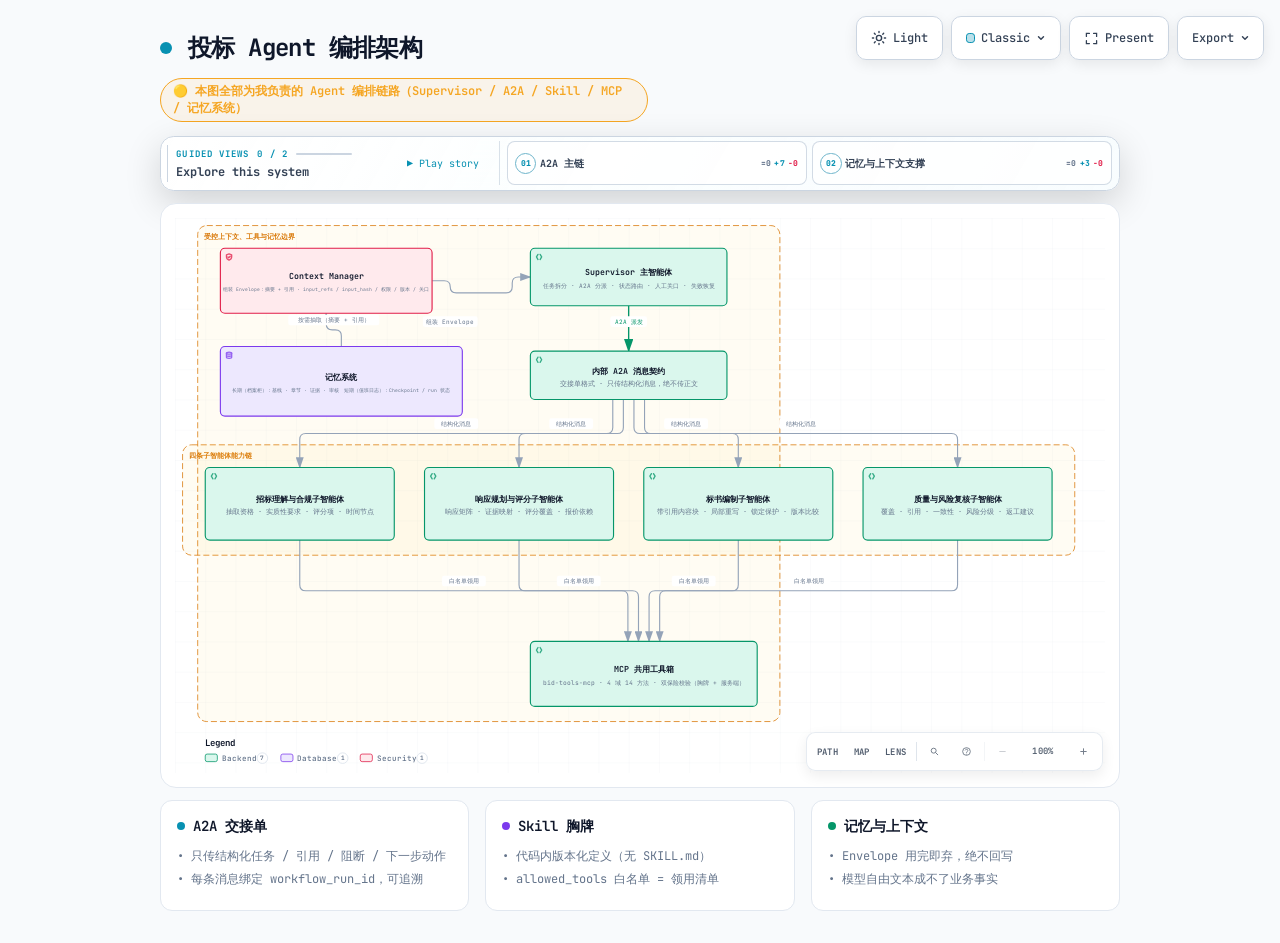
==== docs/diagrams/投标Agent编排架构图.html @ 33532a6d "Initial project documentation and frontend prototype" ====
<!DOCTYPE html>
<html lang="en" data-theme="dark" data-preset="classic">
<head>
  <meta charset="UTF-8">
  <meta name="viewport" content="width=device-width, initial-scale=1.0">
  <meta name="generator" content="archify 2.14.0">
  <title>投标 Agent 编排架构 Diagram</title>
  <script>
    // Resolve the theme before first paint so light-preference users don't
    // see a dark flash. The toolbar script below re-applies with UI state.
    (function () {
      try {
        var theme = null;
        try {
          var param = new URLSearchParams(window.location.search).get('theme');
          if (param === 'light' || param === 'dark') theme = param;
          if (new URLSearchParams(window.location.search).get('embed') === '1') {
            document.documentElement.setAttribute('data-embed', 'true');
          }
          if (new URLSearchParams(window.location.search).get('present') === '1') {
            document.documentElement.setAttribute('data-present', 'true');
          }
        } catch (_) {}
        if (!theme) {
          try { theme = localStorage.getItem('archify-theme'); } catch (_) {}
        }
        if (theme !== 'light' && theme !== 'dark') {
          theme = window.matchMedia('(prefers-color-scheme: light)').matches ? 'light' : 'dark';
        }
        document.documentElement.setAttribute('data-theme', theme);
      } catch (_) {}
    })();
  </script>
  <!-- Async font load: a blackholed network must not block first paint.
       The body font stack falls back to system monospace until it lands. -->
  <link rel="preconnect" href="https://fonts.gstatic.com" crossorigin>
  <link href="https://fonts.googleapis.com/css2?family=JetBrains+Mono:wght@400;500;600;700&display=swap"
        rel="stylesheet" media="print" onload="this.media='all'">
  <noscript>
    <link href="https://fonts.googleapis.com/css2?family=JetBrains+Mono:wght@400;500;600;700&display=swap" rel="stylesheet">
  </noscript>
  <style>
    /* ==========================================================
       THEME VARIABLES — switch by toggling [data-theme] on <html>
       ========================================================== */
    :root,
    [data-theme="dark"] {
      --bg: #020617;
      --grid: #1e293b;
      --text: #ffffff;
      --text-muted: #94a3b8;
      --text-dim: #475569;
      /* UI chrome and menu hints need more contrast than SVG .t-dim accents */
      --text-faint: #7d8da1;

      --panel: rgba(15, 23, 42, 0.5);
      --panel-border: #1e293b;
      --lane-fill: rgba(15, 23, 42, 0.22);
      --lane-stroke: #334155;

      --arrow: #64748b;
      --arrow-emphasis: #34d399;

      /* Opaque mask color used behind semi-transparent component fills
         so the arrows drawn underneath are properly hidden. */
      --mask: #0f172a;

      --frontend-fill:    rgba(8, 51, 68, 0.4);
      --frontend-stroke:  #22d3ee;
      --backend-fill:     rgba(6, 78, 59, 0.4);
      --backend-stroke:   #34d399;
      --database-fill:    rgba(76, 29, 149, 0.4);
      --database-stroke:  #a78bfa;
      --cloud-fill:       rgba(120, 53, 15, 0.3);
      --cloud-stroke:     #fbbf24;
      --security-fill:    rgba(136, 19, 55, 0.4);
      --security-stroke:  #fb7185;
      --messagebus-fill:  rgba(251, 146, 60, 0.3);
      --messagebus-stroke:#fb923c;
      --external-fill:    rgba(30, 41, 59, 0.5);
      --external-stroke:  #94a3b8;

      --toolbar-bg:       rgba(15, 23, 42, 0.8);
      --toolbar-border:   #334155;
      --toolbar-text:     #e2e8f0;
      --toolbar-hover:    rgba(15, 23, 42, 0.95);
      --toolbar-menu-bg:  #0f172a;
    }

    [data-theme="light"] {
      --bg: #f8fafc;
      --grid: #e2e8f0;
      --text: #0f172a;
      --text-muted: #64748b;
      --text-dim: #94a3b8;
      --text-faint: #64748b;

      --panel: #ffffff;
      --panel-border: #e2e8f0;
      --lane-fill: rgba(248, 250, 252, 0.65);
      --lane-stroke: #cbd5e1;

      --arrow: #94a3b8;
      --arrow-emphasis: #059669;

      --mask: #ffffff;

      --frontend-fill:    rgba(34, 211, 238, 0.15);
      --frontend-stroke:  #0891b2;
      --backend-fill:     rgba(52, 211, 153, 0.18);
      --backend-stroke:   #059669;
      --database-fill:    rgba(167, 139, 250, 0.2);
      --database-stroke:  #7c3aed;
      --cloud-fill:       rgba(251, 191, 36, 0.18);
      --cloud-stroke:     #d97706;
      --security-fill:    rgba(251, 113, 133, 0.15);
      --security-stroke:  #e11d48;
      --messagebus-fill:  rgba(251, 146, 60, 0.15);
      --messagebus-stroke:#ea580c;
      --external-fill:    rgba(148, 163, 184, 0.18);
      --external-stroke:  #64748b;

      --toolbar-bg:       rgba(255, 255, 255, 0.92);
      --toolbar-border:   #cbd5e1;
      --toolbar-text:     #334155;
      --toolbar-hover:    #ffffff;
      --toolbar-menu-bg:  #ffffff;
    }

    /* ==========================================================
       SIGNAL FLOW — an opt-in, motion-forward visual preset.
       The variables also target a standalone exported SVG, whose
       root carries data-preset and data-theme directly.
       ========================================================== */
    [data-preset="signal-flow"][data-theme="dark"] {
      --bg: #030711;
      --grid: #15233a;
      --panel: rgba(6, 14, 28, 0.78);
      --panel-border: #1d3350;
      --lane-fill: rgba(9, 22, 40, 0.5);
      --lane-stroke: #2c4564;
      --text: #f5fbff;
      --text-muted: #9eb0c7;
      --text-dim: #52667f;
      --text-faint: #7890ad;
      --mask: #07101e;
      --frontend-fill: rgba(6, 182, 212, 0.14);
      --frontend-stroke: #67e8f9;
      --backend-fill: rgba(16, 185, 129, 0.14);
      --backend-stroke: #5eead4;
      --database-fill: rgba(139, 92, 246, 0.16);
      --database-stroke: #c4b5fd;
      --cloud-fill: rgba(245, 158, 11, 0.13);
      --cloud-stroke: #fcd34d;
      --security-fill: rgba(244, 63, 94, 0.13);
      --security-stroke: #fda4af;
      --messagebus-fill: rgba(249, 115, 22, 0.13);
      --messagebus-stroke: #fdba74;
      --external-fill: rgba(71, 85, 105, 0.24);
      --external-stroke: #a5b4c7;
      --arrow: #7890ad;
      --arrow-emphasis: #2dd4bf;
      --toolbar-bg: rgba(7, 16, 30, 0.86);
      --toolbar-border: #29415f;
      --toolbar-menu-bg: #07101e;
    }

    [data-preset="signal-flow"][data-theme="light"] {
      --bg: #f4f9fc;
      --grid: #d4e5ee;
      --panel: rgba(255, 255, 255, 0.82);
      --panel-border: #bfd5e2;
      --lane-fill: rgba(232, 243, 248, 0.62);
      --lane-stroke: #a9c5d5;
      --text: #102638;
      --text-muted: #587287;
      --text-dim: #8aa2b4;
      --text-faint: #668397;
      --mask: #ffffff;
      --frontend-fill: rgba(6, 182, 212, 0.09);
      --frontend-stroke: #0789a1;
      --backend-fill: rgba(5, 150, 105, 0.09);
      --backend-stroke: #087f69;
      --database-fill: rgba(124, 58, 237, 0.09);
      --database-stroke: #7254c7;
      --cloud-fill: rgba(217, 119, 6, 0.08);
      --cloud-stroke: #b9670b;
      --security-fill: rgba(225, 29, 72, 0.08);
      --security-stroke: #c53a59;
      --messagebus-fill: rgba(234, 88, 12, 0.08);
      --messagebus-stroke: #c65f27;
      --external-fill: rgba(100, 116, 139, 0.1);
      --external-stroke: #607a8c;
      --arrow: #7b97aa;
      --arrow-emphasis: #0d9488;
    }

    /* ==========================================================
       BLUEPRINT — a review-first drafting preset for deployment,
       infrastructure, and technical design documentation. It keeps
       the same semantic palette and geometry while trading glow for
       precise grid contrast, squared materials, and drafting marks.
       ========================================================== */
    [data-preset="blueprint"][data-theme="dark"] {
      --bg: #06131f;
      --grid: #17425a;
      --panel: rgba(7, 27, 43, 0.9);
      --panel-border: #27627f;
      --lane-fill: rgba(10, 43, 66, 0.36);
      --lane-stroke: #34799a;
      --text: #e3f6ff;
      --text-muted: #91b8ca;
      --text-dim: #557e92;
      --text-faint: #739caf;
      --mask: #0a2031;
      --frontend-fill: rgba(26, 157, 193, 0.14);
      --frontend-stroke: #66d9ef;
      --backend-fill: rgba(31, 155, 124, 0.13);
      --backend-stroke: #69dfbd;
      --database-fill: rgba(120, 105, 196, 0.14);
      --database-stroke: #b4a8ff;
      --cloud-fill: rgba(197, 145, 43, 0.13);
      --cloud-stroke: #ffd166;
      --security-fill: rgba(199, 76, 104, 0.13);
      --security-stroke: #ff8da1;
      --messagebus-fill: rgba(207, 112, 49, 0.13);
      --messagebus-stroke: #ffad66;
      --external-fill: rgba(84, 119, 139, 0.18);
      --external-stroke: #a7cad9;
      --arrow: #78a3b7;
      --arrow-emphasis: #64dfc1;
      --toolbar-bg: rgba(7, 28, 45, 0.92);
      --toolbar-border: #34799a;
      --toolbar-text: #d8f3ff;
      --toolbar-hover: rgba(18, 58, 83, 0.95);
      --toolbar-menu-bg: #0a2031;
    }

    [data-preset="blueprint"][data-theme="light"] {
      --bg: #edf7fa;
      --grid: #b5d5e1;
      --panel: rgba(249, 253, 255, 0.94);
      --panel-border: #78aabd;
      --lane-fill: rgba(210, 232, 240, 0.42);
      --lane-stroke: #83b2c4;
      --text: #123344;
      --text-muted: #4e7486;
      --text-dim: #86a6b4;
      --text-faint: #668c9d;
      --mask: #f9fdff;
      --frontend-fill: rgba(8, 145, 178, 0.08);
      --frontend-stroke: #087f9c;
      --backend-fill: rgba(5, 128, 101, 0.08);
      --backend-stroke: #08755f;
      --database-fill: rgba(100, 75, 180, 0.08);
      --database-stroke: #6757a8;
      --cloud-fill: rgba(181, 120, 15, 0.08);
      --cloud-stroke: #a86609;
      --security-fill: rgba(190, 48, 80, 0.07);
      --security-stroke: #b32f50;
      --messagebus-fill: rgba(196, 81, 22, 0.07);
      --messagebus-stroke: #b65120;
      --external-fill: rgba(79, 112, 128, 0.08);
      --external-stroke: #506f7e;
      --arrow: #6d93a5;
      --arrow-emphasis: #087f69;
      --toolbar-bg: rgba(247, 252, 254, 0.94);
      --toolbar-border: #8ab5c5;
      --toolbar-text: #294f61;
      --toolbar-hover: #ffffff;
      --toolbar-menu-bg: #f9fdff;
    }

    /* ==========================================================
       EDITORIAL — a warm, publication-minded preset for design
       reviews, launch notes, and documentation. The diagram keeps
       the same semantic palette and exact geometry, but trades
       software chrome for paper, ink, ruled structure, and one
       restrained vermilion accent.
       ========================================================== */
    [data-preset="editorial"][data-theme="dark"] {
      --bg: #181611;
      --grid: #39342a;
      --panel: rgba(35, 31, 24, 0.96);
      --panel-border: #625a4a;
      --lane-fill: rgba(52, 46, 35, 0.46);
      --lane-stroke: #726957;
      --text: #f4eddf;
      --text-muted: #b9ae9b;
      --text-dim: #776e60;
      --text-faint: #9d917e;
      --mask: #231f18;
      --frontend-fill: rgba(43, 133, 142, 0.16);
      --frontend-stroke: #7fc6c7;
      --backend-fill: rgba(63, 132, 92, 0.16);
      --backend-stroke: #8fc29e;
      --database-fill: rgba(117, 91, 141, 0.17);
      --database-stroke: #c0a4d0;
      --cloud-fill: rgba(170, 119, 49, 0.16);
      --cloud-stroke: #d8ad68;
      --security-fill: rgba(157, 69, 65, 0.17);
      --security-stroke: #df9085;
      --messagebus-fill: rgba(174, 79, 42, 0.16);
      --messagebus-stroke: #df946f;
      --external-fill: rgba(126, 115, 96, 0.18);
      --external-stroke: #b8ad99;
      --arrow: #948978;
      --arrow-emphasis: #dd6b3d;
      --toolbar-bg: rgba(35, 31, 24, 0.92);
      --toolbar-border: #625a4a;
      --toolbar-text: #eee5d5;
      --toolbar-hover: #302a20;
      --toolbar-menu-bg: #231f18;
    }

    [data-preset="editorial"][data-theme="light"] {
      --bg: #f2eee5;
      --grid: #d8d0c2;
      --panel: rgba(251, 248, 241, 0.97);
      --panel-border: #c4b9a6;
      --lane-fill: rgba(229, 221, 207, 0.42);
      --lane-stroke: #b8aa94;
      --text: #242018;
      --text-muted: #6f6658;
      --text-dim: #a09788;
      --text-faint: #817767;
      --mask: #fbf8f1;
      --frontend-fill: rgba(31, 117, 126, 0.09);
      --frontend-stroke: #287e84;
      --backend-fill: rgba(42, 119, 75, 0.09);
      --backend-stroke: #397b53;
      --database-fill: rgba(105, 75, 130, 0.09);
      --database-stroke: #765d86;
      --cloud-fill: rgba(157, 103, 31, 0.1);
      --cloud-stroke: #9a671f;
      --security-fill: rgba(153, 58, 52, 0.09);
      --security-stroke: #9e463f;
      --messagebus-fill: rgba(182, 70, 27, 0.09);
      --messagebus-stroke: #ad4b25;
      --external-fill: rgba(101, 91, 75, 0.09);
      --external-stroke: #746b5e;
      --arrow: #8a806f;
      --arrow-emphasis: #bb4c23;
      --toolbar-bg: rgba(251, 248, 241, 0.94);
      --toolbar-border: #c4b9a6;
      --toolbar-text: #40392f;
      --toolbar-hover: #fffdf8;
      --toolbar-menu-bg: #fbf8f1;
    }

    * { margin: 0; padding: 0; box-sizing: border-box; }

    body {
      font-family: 'JetBrains Mono', ui-monospace, SFMono-Regular, Menlo, Consolas, 'DejaVu Sans Mono', 'Liberation Mono', 'Noto Sans Mono CJK SC', 'PingFang SC', 'Hiragino Sans GB', 'Microsoft YaHei', monospace;
      background: var(--bg);
      min-height: 100vh;
      padding: 2rem;
      color: var(--text);
      transition: background 0.2s ease, color 0.2s ease;
    }

    html[data-preset="signal-flow"] body {
      background-image:
        radial-gradient(circle at 18% -8%, rgba(34, 211, 238, 0.14), transparent 34rem),
        radial-gradient(circle at 92% 18%, rgba(139, 92, 246, 0.12), transparent 30rem);
      background-attachment: fixed;
    }
    html[data-preset="signal-flow"][data-theme="light"] body {
      background-image:
        radial-gradient(circle at 18% -8%, rgba(6, 182, 212, 0.12), transparent 34rem),
        radial-gradient(circle at 92% 18%, rgba(139, 92, 246, 0.08), transparent 30rem);
    }
    html[data-preset="blueprint"] body {
      background-image:
        linear-gradient(var(--grid) 1px, transparent 1px),
        linear-gradient(90deg, var(--grid) 1px, transparent 1px);
      background-size: 32px 32px;
      background-position: -1px -1px;
      background-attachment: fixed;
    }
    html[data-preset="editorial"] body {
      background-image:
        linear-gradient(90deg, transparent 0, transparent 5.4rem, color-mix(in srgb, var(--security-stroke) 18%, transparent) 5.4rem, color-mix(in srgb, var(--security-stroke) 18%, transparent) calc(5.4rem + 1px), transparent calc(5.4rem + 1px)),
        repeating-linear-gradient(0deg, transparent 0, transparent 31px, color-mix(in srgb, var(--grid) 36%, transparent) 31px, color-mix(in srgb, var(--grid) 36%, transparent) 32px);
      background-attachment: fixed;
    }

    /* Gallery/embed mode keeps the generated artifact as the source of truth
       while presenting only its diagram surface inside a proof card. */
    html[data-embed="true"] body {
      min-height: 0;
      padding: 0;
      overflow: hidden;
      background: var(--bg);
      background-image: none;
    }
    html[data-embed="true"] .toolbar,
    html[data-embed="true"] .header,
    html[data-embed="true"] .cards,
    html[data-embed="true"] .diagram-nav,
    html[data-embed="true"] .overview-map,
    html[data-embed="true"] .focus-chip,
    html[data-embed="true"] .route-probe,
    html[data-embed="true"] .semantic-lens,
    html[data-embed="true"] .diagram-guide,
    html[data-embed="true"] .node-finder,
    html[data-embed="true"] .guided-views { display: none !important; }
    html[data-embed="true"] .container { max-width: none; }
    html[data-embed="true"] .diagram-container {
      padding: 0.5rem;
      border: 0;
      border-radius: 0;
      box-shadow: none;
    }
    html[data-embed="true"] .diagram-container svg { min-width: 0; }

    /* Share Chapter Cue lives in the HTML viewer layer, not inside the SVG.
       It gives one-shot embeds a title, authored note, truthful stop order,
       and lifecycle state while canonical diagram geometry stays untouched. */
    .share-chapter-cue { display: none; }
    html[data-embed="true"][data-share-playback="true"] .share-chapter-cue:not([hidden]),
    html[data-embed="true"][data-share-moment="true"] .share-chapter-cue:not([hidden]) {
      position: absolute;
      z-index: 18;
      top: 0.85rem;
      left: 50%;
      display: grid;
      grid-template-columns: auto minmax(9rem, 13.5rem) minmax(0, 1fr);
      align-items: center;
      gap: 0.45rem 0.85rem;
      width: min(52rem, calc(100% - 1.5rem));
      min-height: 3.35rem;
      padding: 0.55rem 0.75rem 0.65rem;
      overflow: hidden;
      border: 1px solid color-mix(in srgb, var(--frontend-stroke) 42%, var(--toolbar-border));
      border-radius: 0.75rem;
      background:
        linear-gradient(115deg, color-mix(in srgb, var(--frontend-fill) 52%, transparent), transparent 45%),
        color-mix(in srgb, var(--toolbar-menu-bg) 92%, transparent);
      color: var(--toolbar-text);
      box-shadow: 0 14px 42px rgba(0, 0, 0, 0.3), inset 0 1px 0 rgba(255, 255, 255, 0.045);
      backdrop-filter: blur(16px);
      pointer-events: none;
      animation: archify-share-cue-enter 280ms cubic-bezier(0.22, 1, 0.36, 1) both;
    }
    html[data-preset="blueprint"] .share-chapter-cue {
      border-radius: 0.2rem;
      background:
        linear-gradient(90deg, color-mix(in srgb, var(--frontend-fill) 46%, transparent), transparent 36%),
        var(--toolbar-menu-bg);
      box-shadow: 0 10px 28px rgba(0, 0, 0, 0.2);
      backdrop-filter: none;
    }
    html[data-preset="editorial"] .share-chapter-cue {
      border-color: var(--panel-border);
      background:
        linear-gradient(90deg, color-mix(in srgb, var(--security-fill) 58%, transparent), transparent 42%),
        var(--toolbar-menu-bg);
      box-shadow: 0 10px 30px color-mix(in srgb, #000 18%, transparent);
      backdrop-filter: none;
    }
    html[data-preset="editorial"] .share-chapter-state { color: var(--arrow-emphasis); }
    html[data-preset="editorial"] .share-chapter-state::before {
      border-radius: 0;
      box-shadow: none;
      transform: rotate(45deg) scale(0.8);
    }
    .share-chapter-index {
      display: grid;
      gap: 0.12rem;
      min-width: 5rem;
      padding-right: 0.75rem;
      border-right: 1px solid var(--toolbar-border);
    }
    .share-chapter-state {
      display: inline-flex;
      align-items: center;
      gap: 0.36rem;
      color: var(--frontend-stroke);
      font-size: 0.5rem;
      font-weight: 800;
      letter-spacing: 0.14em;
      text-transform: uppercase;
    }
    .share-chapter-state::before {
      width: 0.38rem;
      height: 0.38rem;
      border-radius: 50%;
      background: currentColor;
      box-shadow: 0 0 10px currentColor;
      content: '';
    }
    .share-chapter-cue[data-state="playing"] .share-chapter-state::before {
      animation: archify-share-cue-pulse 1.15s ease-in-out infinite;
    }
    .share-chapter-count {
      color: var(--text-faint);
      font-size: 0.5rem;
      font-weight: 700;
      letter-spacing: 0.08em;
      text-transform: uppercase;
    }
    .share-chapter-copy { min-width: 0; }
    .share-chapter-copy strong,
    .share-chapter-copy small,
    .share-chapter-route {
      display: block;
      overflow: hidden;
      text-overflow: ellipsis;
      white-space: nowrap;
    }
    .share-chapter-copy strong {
      color: var(--toolbar-text);
      font-size: 0.6875rem;
      line-height: 1.35;
    }
    .share-chapter-copy small {
      margin-top: 0.08rem;
      color: var(--text-muted);
      font-size: 0.5rem;
      line-height: 1.35;
    }
    .share-chapter-route {
      color: color-mix(in srgb, var(--frontend-stroke) 76%, var(--text-muted));
      font-size: 0.5625rem;
      font-weight: 650;
      letter-spacing: 0.015em;
      text-align: right;
    }
    .share-chapter-progress {
      position: absolute;
      right: 0;
      bottom: 0;
      left: 0;
      height: 2px;
      overflow: hidden;
      background: color-mix(in srgb, var(--toolbar-border) 72%, transparent);
    }
    .share-chapter-progress span {
      display: block;
      width: 100%;
      height: 100%;
      background: linear-gradient(90deg, var(--frontend-stroke), var(--database-stroke));
      box-shadow: 0 0 12px var(--frontend-stroke);
      transform: scaleX(0);
      transform-origin: left center;
    }

    /* Presentation Stage is a viewer-only layer: it gives the live diagram
       the viewport while keeping guided views, theme, focus, and exports real.
       Embed mode wins when both query parameters are present. */
    html[data-present="true"]:not([data-embed="true"]) body {
      height: 100dvh;
      min-height: 0;
      padding: 1rem;
      overflow: hidden;
    }
    html[data-present="true"]:not([data-embed="true"]) .container {
      display: flex;
      flex-direction: column;
      gap: 0.75rem;
      width: 100%;
      max-width: none;
      height: calc(100dvh - 2rem);
    }
    html[data-present="true"]:not([data-embed="true"]) .header {
      flex: none;
      min-width: 0;
      margin: 0;
      padding-right: 23rem;
    }
    html[data-present="true"]:not([data-embed="true"]) .header-row { margin-bottom: 0.25rem; }
    html[data-present="true"]:not([data-embed="true"]) .subtitle {
      overflow: hidden;
      text-overflow: ellipsis;
      white-space: nowrap;
    }
    html[data-present="true"]:not([data-embed="true"]) .guided-views {
      flex: none;
      margin-bottom: 0;
    }
    html[data-present="true"]:not([data-embed="true"]) .diagram-container {
      display: flex;
      flex: 1 1 auto;
      align-items: center;
      justify-content: center;
      min-height: 0;
      padding: 0.75rem;
    }
    html[data-present="true"]:not([data-embed="true"]) .diagram-container > svg {
      width: 100%;
      height: 100%;
      min-width: 0;
    }
    html[data-present="true"]:not([data-embed="true"]) .cards { display: none; }
    html[data-present="true"]:not([data-embed="true"]) #btn-present {
      border-color: var(--frontend-stroke);
      color: var(--frontend-stroke);
    }

    /* The reader owns only the outer scale. Wide diagrams keep one authored
       SVG/viewBox while the runtime chooses a desktop width from the actual
       vertical budget. This avoids device-specific files and breakpoint
       jumps between a laptop and a tall monitor. */
    .container {
      width: 100%;
      max-width: var(--archify-reader-width, 1440px);
      margin: 0 auto;
    }
    @media (min-width: 768px) and (max-height: 920px) {
      .header { margin-bottom: 1rem; }
      .diagram-container { padding: 1rem; }
      .cards { margin-top: 1rem; }
      .card { padding: 1rem; }
    }

    .header { margin-bottom: 1.5rem; padding-right: 29.5rem; }

    html[data-preset="signal-flow"] .header,
    html[data-preset="blueprint"] .header,
    html[data-preset="editorial"] .header { padding-right: 29.5rem; }

    .header-row {
      display: flex;
      align-items: center;
      gap: 1rem;
      margin-bottom: 0.5rem;
    }

    .pulse-dot {
      width: 12px;
      height: 12px;
      background: var(--frontend-stroke);
      border-radius: 50%;
      animation: none;
    }

    html[data-motion-capable="true"] .pulse-dot { animation: pulse 2s infinite; }

    @keyframes pulse {
      0%, 100% { opacity: 1; }
      50% { opacity: 0.5; }
    }

    h1 {
      font-size: 1.5rem;
      font-weight: 700;
      letter-spacing: -0.025em;
    }

    .subtitle {
      color: var(--text-muted);
      font-size: 0.875rem;
      margin-left: 1.75rem;
    }

    html[data-preset="signal-flow"] .header-row::after {
      content: "SIGNAL FLOW";
      margin-left: auto;
      color: var(--frontend-stroke);
      border: 1px solid var(--frontend-stroke);
      border-radius: 999px;
      padding: 0.28rem 0.6rem;
      font-size: 0.625rem;
      letter-spacing: 0.12em;
      opacity: 0.82;
      box-shadow: 0 0 20px rgba(34, 211, 238, 0.12);
      white-space: nowrap;
    }

    html[data-preset="blueprint"] .pulse-dot {
      width: 10px;
      height: 10px;
      border: 1px solid var(--frontend-stroke);
      border-radius: 1px;
      background: transparent;
      box-shadow: inset 0 0 0 2px var(--bg);
      transform: rotate(45deg);
      animation: none;
    }
    html[data-preset="blueprint"] .header-row::after {
      content: "BLUEPRINT / REV 01";
      margin-left: auto;
      padding: 0.28rem 0.55rem;
      border-top: 1px solid var(--frontend-stroke);
      border-bottom: 1px solid var(--frontend-stroke);
      color: var(--frontend-stroke);
      font-size: 0.5625rem;
      font-weight: 700;
      letter-spacing: 0.14em;
      white-space: nowrap;
    }

    html[data-preset="editorial"] h1,
    html[data-preset="editorial"] .card h3 {
      font-family: Georgia, 'Times New Roman', 'Songti SC', STSong, serif;
      letter-spacing: -0.02em;
    }
    html[data-preset="editorial"] h1 { font-size: 1.72rem; font-weight: 600; }
    html[data-preset="editorial"] .pulse-dot {
      width: 9px;
      height: 9px;
      border: 1px solid var(--arrow-emphasis);
      border-radius: 0;
      background: var(--arrow-emphasis);
      box-shadow: 0 0 0 3px color-mix(in srgb, var(--arrow-emphasis) 14%, transparent);
      transform: rotate(45deg);
      animation: none;
    }
    html[data-preset="editorial"] .header-row::after {
      content: "EDITORIAL / FIELD NOTE";
      margin-left: auto;
      padding: 0.32rem 0 0.24rem;
      border-bottom: 2px solid var(--arrow-emphasis);
      color: var(--arrow-emphasis);
      font-family: Georgia, 'Times New Roman', serif;
      font-size: 0.625rem;
      font-style: italic;
      font-weight: 600;
      letter-spacing: 0.08em;
      white-space: nowrap;
    }

    .diagram-container {
      background: var(--panel);
      border-radius: 1rem;
      border: 1px solid var(--panel-border);
      padding: 1.5rem;
      overflow: hidden;
      position: relative;
    }

    html[data-preset="signal-flow"] .diagram-container {
      position: relative;
      overflow: hidden;
      background: linear-gradient(180deg, rgba(8, 20, 38, 0.82), rgba(3, 8, 18, 0.94));
      box-shadow: inset 0 1px 0 rgba(255, 255, 255, 0.04), 0 28px 80px rgba(0, 0, 0, 0.34);
    }
    html[data-preset="signal-flow"][data-theme="light"] .diagram-container {
      background: linear-gradient(180deg, rgba(255, 255, 255, 0.9), rgba(237, 246, 250, 0.94));
      box-shadow: inset 0 1px 0 rgba(255, 255, 255, 0.72), 0 24px 60px rgba(45, 78, 99, 0.12);
    }
    html[data-preset="blueprint"] .diagram-container {
      border-color: var(--panel-border);
      border-radius: 0.35rem;
      background: var(--panel);
      box-shadow:
        inset 0 0 0 1px color-mix(in srgb, var(--panel-border) 34%, transparent),
        0 18px 48px rgba(0, 0, 0, 0.16);
    }
    html[data-preset="blueprint"] .diagram-container::after {
      content: "";
      position: absolute;
      z-index: 10;
      inset: 0.7rem;
      pointer-events: none;
      background:
        linear-gradient(var(--frontend-stroke), var(--frontend-stroke)) left top / 1.35rem 1px no-repeat,
        linear-gradient(var(--frontend-stroke), var(--frontend-stroke)) left top / 1px 1.35rem no-repeat,
        linear-gradient(var(--frontend-stroke), var(--frontend-stroke)) right top / 1.35rem 1px no-repeat,
        linear-gradient(var(--frontend-stroke), var(--frontend-stroke)) right top / 1px 1.35rem no-repeat,
        linear-gradient(var(--frontend-stroke), var(--frontend-stroke)) left bottom / 1.35rem 1px no-repeat,
        linear-gradient(var(--frontend-stroke), var(--frontend-stroke)) left bottom / 1px 1.35rem no-repeat,
        linear-gradient(var(--frontend-stroke), var(--frontend-stroke)) right bottom / 1.35rem 1px no-repeat,
        linear-gradient(var(--frontend-stroke), var(--frontend-stroke)) right bottom / 1px 1.35rem no-repeat;
      opacity: 0.58;
    }
    html[data-preset="editorial"] .diagram-container {
      overflow: hidden;
      border-color: var(--panel-border);
      border-radius: 0.38rem;
      background:
        linear-gradient(90deg, color-mix(in srgb, var(--security-fill) 58%, transparent), transparent 12%),
        var(--panel);
      box-shadow:
        0 1px 0 color-mix(in srgb, var(--text) 6%, transparent),
        0 18px 48px color-mix(in srgb, #000 19%, transparent);
    }
    html[data-preset="editorial"] .diagram-container::after {
      position: absolute;
      z-index: 10;
      top: 0.72rem;
      right: 1.25rem;
      padding: 0.2rem 0.52rem;
      border: 1px solid var(--panel-border);
      background: var(--panel);
      color: var(--arrow-emphasis);
      content: "ARCHIFY / PLATE 04";
      font-family: Georgia, 'Times New Roman', serif;
      font-size: 0.52rem;
      font-style: italic;
      font-weight: 600;
      letter-spacing: 0.09em;
      pointer-events: none;
    }
    html[data-embed="true"][data-preset="editorial"] .diagram-container::after { display: none; }
    html[data-motion-capable="true"][data-preset="signal-flow"][data-ambient-motion="running"] .diagram-container::before {
      content: "";
      position: absolute;
      inset: 0;
      pointer-events: none;
      background: linear-gradient(115deg, transparent 28%, rgba(103, 232, 249, 0.035) 48%, transparent 68%);
      transform: translateX(-70%);
      animation: archify-signal-scan 4.8s ease-in-out 1 both;
    }

    /* Motion Governor gives the reader a real static state and gives the
       strongest semantic action the only motion budget. Atmosphere resets to
       its authored base instead of freezing mid-cycle. Static artifacts never
       start a decorative pulse or scan. */
    html:not([data-motion-capable="true"]) svg[data-animation="trace"] [data-animate] {
      animation: none !important;
    }
    html[data-motion="still"] .pulse-dot,
    html[data-motion="still"] .diagram-container::before,
    html[data-motion="still"] svg[data-animation="trace"] [data-animate],
    html[data-motion-owner] .pulse-dot,
    html[data-motion-owner] .diagram-container::before,
    html[data-motion-owner] svg[data-animation="trace"] [data-animate],
    html[data-embed="true"] .pulse-dot,
    html[data-embed="true"] .diagram-container::before,
    html[data-share-playback="true"] .pulse-dot,
    html[data-share-playback="true"] .diagram-container::before,
    html[data-document-hidden="true"] .pulse-dot,
    html[data-document-hidden="true"] .diagram-container::before,
    html[data-document-hidden="true"] svg[data-animation="trace"] [data-animate] {
      animation: none !important;
    }
    html[data-motion="still"] .diagram-container::before,
    html[data-motion-owner] .diagram-container::before,
    html[data-embed="true"] .diagram-container::before,
    html[data-share-playback="true"] .diagram-container::before {
      opacity: 0;
    }
    html[data-motion="still"] .guided-view-progress span,
    html[data-motion="still"] .guided-story-caption,
    html[data-motion="still"] .story-trail-flow,
    html[data-motion="still"] .intent-trace-flow,
    html[data-motion="still"] .route-probe-flow,
    html[data-motion="still"] .route-journey-flow,
    html[data-motion="still"] .semantic-lens-flow,
    html[data-motion="still"] .diagram-guide,
    html[data-motion="still"] [data-story-step],
    html[data-motion="still"] .overview-map-live,
    html[data-motion="still"] .guided-view-stop,
    html[data-motion="still"] .share-chapter-cue,
    html[data-motion="still"] .share-chapter-state::before,
    html[data-motion="still"] .share-chapter-progress span,
    html[data-document-hidden="true"] .guided-view-progress span,
    html[data-document-hidden="true"] .story-trail-flow,
    html[data-document-hidden="true"] .intent-trace-flow,
    html[data-document-hidden="true"] .route-probe-flow,
    html[data-document-hidden="true"] .route-journey-flow,
    html[data-document-hidden="true"] .semantic-lens-flow,
    html[data-document-hidden="true"] .diagram-guide,
    html[data-document-hidden="true"] [data-story-step],
    html[data-document-hidden="true"] .overview-map-live,
    html[data-document-hidden="true"] .guided-view-stop,
    html[data-document-hidden="true"] .share-chapter-cue,
    html[data-document-hidden="true"] .share-chapter-state::before,
    html[data-document-hidden="true"] .share-chapter-progress span {
      animation: none !important;
    }
    html[data-motion="still"] .guided-view-progress span {
      transform: scaleX(1) !important;
    }
    html[data-motion="still"] svg[data-story-playing="true"] .story-trail-flow {
      stroke-dasharray: none;
      stroke-dashoffset: 0;
      opacity: 0.55;
    }
    html[data-motion="still"] .intent-trace-flow,
    html[data-motion="still"] .route-probe-flow {
      stroke-dasharray: none;
      stroke-dashoffset: 0;
      opacity: 0.72;
    }
    html[data-motion="still"] .route-journey-overlay,
    html[data-document-hidden="true"] .route-journey-overlay { display: none !important; }
    html[data-motion="still"] .relationship-pulse-overlay,
    html[data-motion="still"] .story-carrier-overlay,
    html[data-document-hidden="true"] .story-carrier-overlay { display: none !important; }
    html[data-motion="still"] .chapter-handoff-overlay { display: none !important; }
    html[data-motion="still"] .chapter-handoff-anchor { animation: none !important; }
    html[data-motion="still"] .guided-view-chapter,
    html[data-motion="still"] svg [data-node-id],
    html[data-motion="still"] svg [data-edge-from],
    html[data-motion="still"] svg [data-detail],
    html[data-motion="still"] svg [data-detail-anchor],
    html[data-motion="still"] svg [data-legend-hit],
    html[data-motion="still"] svg {
      transition: none !important;
    }

    svg {
      width: 100%;
      min-width: min(900px, 100%);
      display: block;
      transform-origin: 0 0;
      transition: transform 0.18s ease;
    }

    .diagram-container.is-camera-moving svg {
      transition: transform 0.42s cubic-bezier(0.22, 1, 0.36, 1);
    }
    .diagram-container.is-camera-transaction svg { transition: none; }
    .diagram-container.is-pannable { cursor: grab; }
    .diagram-container.is-panning { cursor: grabbing; user-select: none; }
    .diagram-container.is-panning svg { transition: none; }

    .diagram-nav {
      position: absolute;
      right: 1rem;
      bottom: 1rem;
      z-index: 12;
      display: inline-flex;
      align-items: center;
      max-width: calc(100% - 2rem);
      padding: 0.15rem;
      gap: 0;
      overflow-x: auto;
      border: 1px solid color-mix(in srgb, var(--toolbar-border) 48%, transparent);
      border-radius: 0.58rem;
      background: color-mix(in srgb, var(--toolbar-bg) 82%, transparent);
      box-shadow: 0 5px 14px rgba(0, 0, 0, 0.07);
      backdrop-filter: blur(10px);
      scrollbar-width: none;
    }
    .diagram-nav::-webkit-scrollbar { display: none; }
    .diagram-nav button,
    .focus-chip button,
    .guided-views button {
      border: 0;
      background: transparent;
      color: var(--toolbar-text);
      font: inherit;
      cursor: pointer;
    }
    .diagram-nav button {
      min-width: 2rem;
      height: 2rem;
      padding: 0 0.35rem;
      border-radius: 0.35rem;
      color: color-mix(in srgb, var(--toolbar-text) 68%, transparent);
      font-size: 0.56rem;
      font-weight: 600;
      letter-spacing: 0.02em;
      transition: background 0.15s, color 0.15s;
    }
    .diagram-nav button:hover,
    .diagram-nav button:focus-visible,
    .focus-chip button:hover,
    .focus-chip button:focus-visible,
    .guided-views button:hover,
    .guided-views button:focus-visible { background: var(--toolbar-hover); }
    .diagram-nav button:focus-visible,
    .focus-chip button:focus-visible,
    .guided-views button:focus-visible {
      outline: 2px solid var(--frontend-stroke);
      outline-offset: 1px;
    }
    .diagram-nav button:disabled { opacity: 0.38; cursor: default; }
    .diagram-nav button:disabled:hover { background: transparent; }
    .diagram-nav #btn-route-probe,
    .diagram-nav #btn-overview-map,
    .diagram-nav #btn-semantic-lens {
      min-width: auto;
      padding-inline: 0.5rem;
      color: color-mix(in srgb, var(--toolbar-text) 86%, transparent);
      font-weight: 650;
    }
    .diagram-nav #btn-node-finder,
    .diagram-nav [data-view="out"] {
      position: relative;
      margin-left: 0.25rem;
    }
    .diagram-nav #btn-node-finder::before,
    .diagram-nav [data-view="out"]::before {
      position: absolute;
      top: 0.4rem;
      bottom: 0.4rem;
      left: -0.13rem;
      width: 1px;
      background: color-mix(in srgb, var(--toolbar-border) 62%, transparent);
      content: "";
      pointer-events: none;
    }
    .diagram-nav-icon {
      display: block;
      width: 0.72rem;
      height: 0.72rem;
      margin: auto;
      background: currentColor;
      -webkit-mask-position: center;
      -webkit-mask-repeat: no-repeat;
      -webkit-mask-size: contain;
      mask-position: center;
      mask-repeat: no-repeat;
      mask-size: contain;
    }
    .diagram-nav-icon.find {
      -webkit-mask-image: url("data:image/svg+xml,%3Csvg xmlns='http://www.w3.org/2000/svg' viewBox='0 0 20 20'%3E%3Ccircle cx='8.5' cy='8.5' r='4.5' fill='none' stroke='black' stroke-width='1.8'/%3E%3Cpath d='m12 12 4 4' fill='none' stroke='black' stroke-width='1.8' stroke-linecap='round'/%3E%3C/svg%3E");
      mask-image: url("data:image/svg+xml,%3Csvg xmlns='http://www.w3.org/2000/svg' viewBox='0 0 20 20'%3E%3Ccircle cx='8.5' cy='8.5' r='4.5' fill='none' stroke='black' stroke-width='1.8'/%3E%3Cpath d='m12 12 4 4' fill='none' stroke='black' stroke-width='1.8' stroke-linecap='round'/%3E%3C/svg%3E");
    }
    .diagram-nav-icon.guide {
      -webkit-mask-image: url("data:image/svg+xml,%3Csvg xmlns='http://www.w3.org/2000/svg' viewBox='0 0 20 20'%3E%3Ccircle cx='10' cy='10' r='7' fill='none' stroke='black' stroke-width='1.7'/%3E%3Cpath d='M7.8 7.3a2.4 2.4 0 014.6.9c0 1.8-2.4 2-2.4 3.7M10 14.9h.01' fill='none' stroke='black' stroke-width='1.7' stroke-linecap='round'/%3E%3C/svg%3E");
      mask-image: url("data:image/svg+xml,%3Csvg xmlns='http://www.w3.org/2000/svg' viewBox='0 0 20 20'%3E%3Ccircle cx='10' cy='10' r='7' fill='none' stroke='black' stroke-width='1.7'/%3E%3Cpath d='M7.8 7.3a2.4 2.4 0 014.6.9c0 1.8-2.4 2-2.4 3.7M10 14.9h.01' fill='none' stroke='black' stroke-width='1.7' stroke-linecap='round'/%3E%3C/svg%3E");
    }
    .diagram-nav-icon.minus {
      -webkit-mask-image: url("data:image/svg+xml,%3Csvg xmlns='http://www.w3.org/2000/svg' viewBox='0 0 20 20'%3E%3Cpath d='M5 10h10' fill='none' stroke='black' stroke-width='1.8' stroke-linecap='round'/%3E%3C/svg%3E");
      mask-image: url("data:image/svg+xml,%3Csvg xmlns='http://www.w3.org/2000/svg' viewBox='0 0 20 20'%3E%3Cpath d='M5 10h10' fill='none' stroke='black' stroke-width='1.8' stroke-linecap='round'/%3E%3C/svg%3E");
    }
    .diagram-nav-icon.plus {
      -webkit-mask-image: url("data:image/svg+xml,%3Csvg xmlns='http://www.w3.org/2000/svg' viewBox='0 0 20 20'%3E%3Cpath d='M10 5v10M5 10h10' fill='none' stroke='black' stroke-width='1.8' stroke-linecap='round'/%3E%3C/svg%3E");
      mask-image: url("data:image/svg+xml,%3Csvg xmlns='http://www.w3.org/2000/svg' viewBox='0 0 20 20'%3E%3Cpath d='M10 5v10M5 10h10' fill='none' stroke='black' stroke-width='1.8' stroke-linecap='round'/%3E%3C/svg%3E");
    }
    .diagram-nav [data-view="reset"] {
      display: inline-flex;
      align-items: center;
      justify-content: center;
      gap: 0.2rem;
      min-width: 3.1rem;
      padding-inline: 0.35rem;
    }
    .diagram-nav [data-view="reset"][data-detail-visible] {
      min-width: 3.8rem;
    }
    .diagram-nav-detail {
      color: color-mix(in srgb, var(--toolbar-text) 52%, transparent);
      font-size: 0.44rem;
      font-weight: 700;
      line-height: 1;
      letter-spacing: 0.07em;
    }
    .diagram-nav-percent {
      color: color-mix(in srgb, var(--toolbar-text) 84%, transparent);
      font-size: 0.55rem;
      font-weight: 650;
      line-height: 1;
    }
    .diagram-container[data-camera-indicator="true"] .diagram-nav-detail,
    .diagram-container[data-camera-indicator="true"] .diagram-nav-percent { color: var(--frontend-stroke); }
    .diagram-nav #btn-diagram-guide[aria-expanded="true"] {
      color: var(--cloud-stroke);
      background: var(--toolbar-hover);
    }

    /* Semantic Radar is a deliberately simplified, viewer-only overview. It
       uses authored node bounds and the live camera viewport rather than
       cloning the canonical SVG, so IDs, filters, animation, and export state
       stay singular and deterministic. */
    .overview-map {
      position: absolute;
      right: 1rem;
      bottom: 4.15rem;
      z-index: 12;
      width: 11.25rem;
      overflow: hidden;
      border: 1px solid color-mix(in srgb, var(--frontend-stroke) 52%, var(--toolbar-border));
      border-radius: 0.78rem;
      background: var(--toolbar-menu-bg);
      color: var(--toolbar-text);
      box-shadow: 0 16px 42px rgba(0, 0, 0, 0.3);
      backdrop-filter: blur(16px);
      font-size: 0.625rem;
    }
    .overview-map[hidden] { display: none; }
    .overview-map[data-docked="true"] {
      position: fixed;
      right: var(--archify-radar-right, 1rem);
      top: var(--archify-radar-top, 1rem);
      bottom: auto;
    }
    .overview-map[data-docked="true"][data-dock-side="left"] {
      right: auto;
      left: var(--archify-radar-left, 1rem);
    }
    html[data-preset="blueprint"] .overview-map { border-radius: 0.28rem; }
    .overview-map-head {
      display: grid;
      grid-template-columns: auto minmax(0, 1fr) auto;
      align-items: center;
      gap: 0.45rem;
      min-height: 2.25rem;
      padding: 0.42rem 0.48rem 0.38rem 0.55rem;
      border-bottom: 1px solid var(--toolbar-border);
      background: linear-gradient(110deg, color-mix(in srgb, var(--frontend-fill) 45%, transparent), transparent 68%);
    }
    .overview-map-live {
      width: 0.42rem;
      height: 0.42rem;
      border-radius: 50%;
      background: var(--backend-stroke);
      box-shadow: 0 0 0 0 color-mix(in srgb, var(--backend-stroke) 52%, transparent);
      animation: archify-radar-live 2.4s ease-out infinite;
    }
    .overview-map-copy { min-width: 0; line-height: 1.1; }
    .overview-map-copy strong {
      display: block;
      overflow: hidden;
      color: var(--frontend-stroke);
      font-size: 0.59rem;
      letter-spacing: 0.12em;
      text-transform: uppercase;
      white-space: nowrap;
      text-overflow: ellipsis;
    }
    .overview-map-copy small {
      display: block;
      margin-top: 0.18rem;
      overflow: hidden;
      color: var(--text-faint);
      font-size: 0.52rem;
      letter-spacing: 0.04em;
      white-space: nowrap;
      text-overflow: ellipsis;
    }
    .overview-map-close {
      width: 1.55rem;
      height: 1.55rem;
      padding: 0;
      border: 0;
      border-radius: 0.34rem;
      background: transparent;
      color: var(--toolbar-text);
      font: inherit;
      font-size: 0.9rem;
      cursor: pointer;
    }
    .overview-map-close:hover,
    .overview-map-close:focus-visible { background: var(--toolbar-hover); }
    .overview-map-close:focus-visible,
    .overview-map-surface:focus-visible,
    .overview-map-node:focus-visible {
      outline: 2px solid var(--frontend-stroke);
      outline-offset: 1px;
    }
    .overview-map-surface {
      position: relative;
      height: 7rem;
      margin: 0.42rem;
      overflow: hidden;
      border: 1px solid color-mix(in srgb, var(--panel-border) 72%, transparent);
      border-radius: 0.42rem;
      background:
        linear-gradient(color-mix(in srgb, var(--panel-border) 26%, transparent) 1px, transparent 1px),
        linear-gradient(90deg, color-mix(in srgb, var(--panel-border) 26%, transparent) 1px, transparent 1px),
        color-mix(in srgb, var(--bg) 86%, transparent);
      background-size: 12px 12px;
      cursor: crosshair;
      touch-action: none;
    }
    html[data-preset="blueprint"] .overview-map-surface { border-radius: 0.1rem; }
    .overview-map-surface > svg {
      width: 100%;
      height: 100%;
      min-width: 0;
      transform: none !important;
      transition: none !important;
      display: block;
      overflow: visible;
    }
    .overview-map-node {
      fill: var(--backend-stroke);
      fill-opacity: 0.52;
      stroke: var(--backend-stroke);
      stroke-opacity: 0.86;
      vector-effect: non-scaling-stroke;
      cursor: pointer;
      transition: fill-opacity 140ms ease, stroke-width 140ms ease, filter 140ms ease;
    }
    .overview-map-node[data-kind="frontend"],
    .overview-map-node[data-kind="start"] { fill: var(--frontend-stroke); stroke: var(--frontend-stroke); }
    .overview-map-node[data-kind="database"],
    .overview-map-node[data-kind="success"] { fill: var(--database-stroke); stroke: var(--database-stroke); }
    .overview-map-node[data-kind="cloud"],
    .overview-map-node[data-kind="waiting"] { fill: var(--cloud-stroke); stroke: var(--cloud-stroke); }
    .overview-map-node[data-kind="messagebus"] { fill: var(--messagebus-stroke); stroke: var(--messagebus-stroke); }
    .overview-map-node[data-kind="security"],
    .overview-map-node[data-kind="decision"],
    .overview-map-node[data-kind="failure"] { fill: var(--security-stroke); stroke: var(--security-stroke); }
    .overview-map-node[data-kind="external"],
    .overview-map-node[data-kind="neutral"] { fill: var(--external-stroke); stroke: var(--external-stroke); }
    .overview-map-node[data-radar-active="true"],
    .overview-map-node:hover,
    .overview-map-node:focus-visible {
      fill-opacity: 0.92;
      stroke-width: 2.2;
      filter: drop-shadow(0 0 3px currentColor);
    }
    .overview-map-viewport {
      fill: color-mix(in srgb, var(--frontend-fill) 56%, transparent);
      stroke: var(--frontend-stroke);
      stroke-width: 2;
      vector-effect: non-scaling-stroke;
      pointer-events: none;
      filter: drop-shadow(0 0 3px color-mix(in srgb, var(--frontend-stroke) 54%, transparent));
    }
    .overview-map-hint {
      display: flex;
      justify-content: space-between;
      gap: 0.5rem;
      padding: 0 0.52rem 0.46rem;
      color: var(--text-faint);
      font-size: 0.49rem;
      letter-spacing: 0.06em;
      text-transform: uppercase;
    }
    .diagram-nav #btn-overview-map[aria-expanded="true"] {
      color: var(--frontend-stroke);
      background: var(--toolbar-hover);
    }
    .diagram-nav #btn-route-probe[aria-pressed="true"] {
      color: var(--backend-stroke);
      background: var(--toolbar-hover);
    }
    .diagram-nav #btn-semantic-lens[aria-expanded="true"],
    .diagram-nav #btn-semantic-lens[aria-pressed="true"] {
      color: var(--database-stroke);
      background: var(--toolbar-hover);
    }

    /* Semantic Lens turns the compiled node-kind palette into an analytical
       legend. One kind reveals its real traffic; two kinds compare only their
       direct authored relationships. Geometry and the canonical SVG stay put. */
    .semantic-lens {
      position: absolute;
      right: 1rem;
      bottom: 4.15rem;
      z-index: 24;
      width: min(20rem, calc(100% - 2rem));
      overflow: hidden;
      border: 1px solid color-mix(in srgb, var(--database-stroke) 58%, var(--toolbar-border));
      border-radius: 0.82rem;
      background:
        linear-gradient(135deg, color-mix(in srgb, var(--database-fill) 34%, transparent), transparent 48%),
        var(--toolbar-menu-bg);
      color: var(--toolbar-text);
      box-shadow: 0 18px 52px rgba(0, 0, 0, 0.36);
      backdrop-filter: blur(18px);
      animation: archify-lens-in 180ms cubic-bezier(0.22, 1, 0.36, 1);
    }
    .semantic-lens[hidden] { display: none; }
    .semantic-lens[data-dock-side="left"] { left: 1rem; right: auto; }
    .semantic-lens[data-dock-side="right"] { left: auto; right: 1rem; }
    html[data-preset="blueprint"] .semantic-lens { border-radius: 0.28rem; }
    .semantic-lens-head {
      display: grid;
      grid-template-columns: minmax(0, 1fr) auto;
      align-items: start;
      gap: 0.75rem;
      padding: 0.72rem 0.78rem 0.62rem;
      border-bottom: 1px solid var(--toolbar-border);
    }
    .semantic-lens-eyebrow {
      display: block;
      color: var(--database-stroke);
      font-size: 0.5rem;
      font-weight: 800;
      letter-spacing: 0.16em;
      text-transform: uppercase;
    }
    .semantic-lens-title {
      display: block;
      margin-top: 0.16rem;
      color: var(--text);
      font-size: 0.82rem;
      letter-spacing: -0.02em;
    }
    .semantic-lens-close {
      width: 1.75rem;
      height: 1.75rem;
      padding: 0;
      border: 0;
      border-radius: 0.35rem;
      background: transparent;
      color: var(--toolbar-text);
      font: inherit;
      font-size: 1rem;
      cursor: pointer;
    }
    .semantic-lens-close:hover,
    .semantic-lens-close:focus-visible { background: var(--toolbar-hover); }
    .semantic-lens-instruction {
      margin: 0;
      padding: 0.52rem 0.78rem 0.48rem;
      color: var(--text-faint);
      font-size: 0.55rem;
      line-height: 1.45;
    }
    .semantic-lens-kinds {
      display: grid;
      grid-template-columns: 1fr 1fr;
      gap: 0.3rem;
      max-height: min(15rem, 40vh);
      padding: 0 0.5rem 0.5rem;
      overflow-y: auto;
      scrollbar-width: thin;
    }
    .semantic-lens-kind {
      --lens-color: var(--external-stroke);
      display: grid;
      grid-template-columns: auto minmax(0, 1fr) auto;
      align-items: center;
      gap: 0.42rem;
      min-width: 0;
      min-height: 2.15rem;
      padding: 0.35rem 0.42rem;
      border: 1px solid color-mix(in srgb, var(--lens-color) 24%, var(--toolbar-border));
      border-radius: 0.45rem;
      background: color-mix(in srgb, var(--panel) 76%, transparent);
      color: var(--toolbar-text);
      font: inherit;
      text-align: left;
      cursor: pointer;
      transition: border-color 140ms ease, background 140ms ease, opacity 140ms ease;
    }
    html[data-preset="blueprint"] .semantic-lens-kind { border-radius: 0.12rem; }
    .semantic-lens-kind[data-kind="frontend"],
    .semantic-lens-kind[data-kind="start"] { --lens-color: var(--frontend-stroke); }
    .semantic-lens-kind[data-kind="backend"],
    .semantic-lens-kind[data-kind="active"] { --lens-color: var(--backend-stroke); }
    .semantic-lens-kind[data-kind="database"],
    .semantic-lens-kind[data-kind="success"] { --lens-color: var(--database-stroke); }
    .semantic-lens-kind[data-kind="cloud"],
    .semantic-lens-kind[data-kind="waiting"] { --lens-color: var(--cloud-stroke); }
    .semantic-lens-kind[data-kind="messagebus"] { --lens-color: var(--messagebus-stroke); }
    .semantic-lens-kind[data-kind="security"],
    .semantic-lens-kind[data-kind="decision"],
    .semantic-lens-kind[data-kind="failure"] { --lens-color: var(--security-stroke); }
    .semantic-lens-kind:hover,
    .semantic-lens-kind:focus-visible,
    .semantic-lens-kind[aria-pressed="true"] {
      border-color: color-mix(in srgb, var(--lens-color) 78%, var(--toolbar-border));
      background: color-mix(in srgb, var(--lens-color) 11%, var(--panel));
    }
    .semantic-lens-kind:focus-visible,
    .semantic-lens-close:focus-visible,
    .semantic-lens-actions button:focus-visible {
      outline: 2px solid var(--database-stroke);
      outline-offset: 1px;
    }
    .semantic-lens-kind:disabled { opacity: 0.34; cursor: default; }
    .semantic-lens-swatch {
      width: 0.48rem;
      height: 0.48rem;
      border-radius: 50%;
      background: var(--lens-color);
      box-shadow: 0 0 8px color-mix(in srgb, var(--lens-color) 58%, transparent);
    }
    .semantic-lens-kind strong {
      overflow: hidden;
      color: var(--text);
      font-size: 0.61rem;
      text-overflow: ellipsis;
      white-space: nowrap;
    }
    .semantic-lens-kind em {
      color: var(--lens-color);
      font-size: 0.54rem;
      font-style: normal;
      font-weight: 800;
    }
    .semantic-lens-status {
      min-height: 2.5rem;
      margin: 0;
      padding: 0.55rem 0.78rem;
      border-top: 1px solid var(--toolbar-border);
      color: var(--text-faint);
      font-size: 0.55rem;
      line-height: 1.45;
    }
    .semantic-lens-status strong { color: var(--database-stroke); font-weight: 800; }
    .semantic-lens-actions {
      display: flex;
      justify-content: flex-end;
      gap: 0.28rem;
      padding: 0 0.62rem 0.62rem;
    }
    .semantic-lens-actions button {
      min-height: 1.8rem;
      padding: 0.28rem 0.48rem;
      border: 0;
      border-radius: 0.35rem;
      background: transparent;
      color: var(--toolbar-text);
      font: inherit;
      font-size: 0.56rem;
      cursor: pointer;
    }
    .semantic-lens-actions button:hover { background: var(--toolbar-hover); }
    .semantic-lens-actions #semantic-lens-copy { color: var(--database-stroke); }
    @keyframes archify-lens-in {
      from { opacity: 0; transform: translateY(5px) scale(0.985); }
      to { opacity: 1; transform: translateY(0) scale(1); }
    }

    /* Route Probe answers a reader question over the compiled semantic graph:
       choose two stable nodes and reveal the shortest authored directed route.
       The receipt and signal live entirely in the viewer layer. */
    .route-probe {
      position: absolute;
      left: 1rem;
      bottom: 1rem;
      z-index: 12;
      width: min(46rem, calc(100% - 25rem));
      min-width: 18rem;
      overflow: hidden;
      border: 1px solid color-mix(in srgb, var(--backend-stroke) 62%, var(--toolbar-border));
      border-radius: 0.82rem;
      background:
        linear-gradient(115deg, color-mix(in srgb, var(--backend-fill) 50%, transparent), transparent 62%),
        var(--toolbar-menu-bg);
      color: var(--toolbar-text);
      box-shadow: 0 18px 48px rgba(0, 0, 0, 0.3);
      backdrop-filter: blur(16px);
      font-size: 0.625rem;
    }
    .route-probe[hidden] { display: none; }
    .route-probe[data-route-dock="top"] {
      top: 1rem;
      bottom: auto;
    }
    html[data-preset="blueprint"] .route-probe { border-radius: 0.25rem; }
    .route-probe-head {
      display: grid;
      grid-template-columns: minmax(0, 1fr) auto;
      align-items: start;
      gap: 0.65rem;
      padding: 0.52rem 0.58rem 0.44rem;
      border-bottom: 1px solid color-mix(in srgb, var(--toolbar-border) 80%, transparent);
    }
    .route-probe-copy { min-width: 0; }
    .route-probe-eyebrow {
      display: block;
      color: var(--backend-stroke);
      font-size: 0.48rem;
      font-weight: 800;
      letter-spacing: 0.15em;
      text-transform: uppercase;
    }
    .route-probe-title {
      display: block;
      margin-top: 0.14rem;
      overflow: hidden;
      color: var(--toolbar-text);
      font-size: 0.72rem;
      line-height: 1.25;
      white-space: nowrap;
      text-overflow: ellipsis;
    }
    .route-probe-actions { display: flex; gap: 0.2rem; }
    .route-probe button {
      min-height: 1.55rem;
      padding: 0.25rem 0.42rem;
      border: 0;
      border-radius: 0.36rem;
      background: transparent;
      color: var(--toolbar-text);
      font: inherit;
      cursor: pointer;
    }
    .route-probe button:hover,
    .route-probe button:focus-visible { background: var(--toolbar-hover); }
    .route-probe button:focus-visible {
      outline: 2px solid var(--backend-stroke);
      outline-offset: 1px;
    }
    .route-probe-copy-link { color: var(--frontend-stroke) !important; }
    .route-probe-find { color: var(--backend-stroke) !important; }
    .route-probe-copy-link[hidden] { display: none; }
    .route-probe-find[hidden] { display: none; }
    .route-probe-path {
      display: flex;
      align-items: center;
      min-height: 2.2rem;
      padding: 0.42rem 0.58rem 0.24rem;
      overflow-x: auto;
      scrollbar-width: thin;
      white-space: nowrap;
    }
    .route-probe-node,
    .route-probe button.route-probe-node {
      flex: none;
      max-width: 9.5rem;
      overflow: hidden;
      min-height: 1.75rem !important;
      padding: 0.22rem 0.38rem;
      border: 1px solid color-mix(in srgb, var(--backend-stroke) 46%, var(--toolbar-border));
      border-radius: 999px;
      background: color-mix(in srgb, var(--backend-fill) 52%, transparent);
      color: var(--text);
      font-size: 0.56rem;
      font-weight: 700;
      text-overflow: ellipsis;
      white-space: nowrap;
    }
    .route-probe-node[data-endpoint="start"] {
      border-color: var(--frontend-stroke);
      color: var(--frontend-stroke);
    }
    .route-probe-node[data-endpoint="end"] {
      border-color: var(--security-stroke);
      color: var(--security-stroke);
    }
    .route-probe-node[data-route-journey-state="past"] { opacity: 0.66; }
    .route-probe-node[data-route-journey-state="future"] { opacity: 0.48; }
    .route-probe-node[aria-current="step"] {
      border-color: var(--backend-stroke);
      background: color-mix(in srgb, var(--backend-fill) 82%, var(--toolbar-menu-bg));
      color: var(--text);
      box-shadow: 0 0 0 1px color-mix(in srgb, var(--backend-stroke) 42%, transparent), 0 0 14px color-mix(in srgb, var(--backend-stroke) 34%, transparent);
      opacity: 1;
    }
    html[data-preset="blueprint"] .route-probe-node[aria-current="step"] {
      border-style: double;
      border-width: 3px;
      border-radius: 0.2rem;
      box-shadow: none;
    }
    .route-probe-arrow {
      flex: none;
      padding: 0 0.28rem;
      color: var(--text-faint);
      font-size: 0.65rem;
    }
    .route-probe-placeholder {
      color: var(--text-faint);
      font-size: 0.56rem;
      letter-spacing: 0.03em;
    }
    .route-probe-status {
      display: block;
      min-height: 1.45rem;
      padding: 0.08rem 0.58rem 0.44rem;
      color: var(--text-faint);
      font-size: 0.52rem;
      line-height: 1.35;
    }
    .route-journey-controls {
      display: grid;
      grid-template-columns: 2rem minmax(5.8rem, auto) 2rem minmax(4.8rem, auto);
      justify-content: start;
      gap: 0.22rem;
      padding: 0.08rem 0.58rem 0.28rem;
    }
    .route-journey-controls[hidden] { display: none; }
    .route-journey-controls button {
      min-height: 1.8rem;
      border: 1px solid color-mix(in srgb, var(--toolbar-border) 86%, transparent);
      background: color-mix(in srgb, var(--toolbar-bg) 72%, transparent);
      font-size: 0.54rem;
      font-weight: 700;
    }
    .route-journey-controls button:disabled {
      cursor: default;
      opacity: 0.34;
    }
    .route-journey-play { color: var(--backend-stroke) !important; }
    .route-journey-overview { color: var(--frontend-stroke) !important; }
    .route-journey-controls[data-playing="true"] .route-journey-play {
      border-color: color-mix(in srgb, var(--backend-stroke) 64%, var(--toolbar-border));
      background: color-mix(in srgb, var(--backend-fill) 62%, transparent);
    }
    .route-probe[data-state="error"] {
      border-color: color-mix(in srgb, var(--security-stroke) 72%, var(--toolbar-border));
    }
    .route-probe[data-state="error"] .route-probe-status { color: var(--security-stroke); }

    .focus-chip {
      position: absolute;
      left: 1rem;
      top: 1rem;
      z-index: 12;
      display: block;
      width: min(22rem, calc(100% - 13rem));
      max-width: calc(100% - 13rem);
      overflow: hidden;
      border: 1px solid var(--frontend-stroke);
      border-radius: 0.85rem;
      background: var(--toolbar-menu-bg);
      color: var(--toolbar-text);
      box-shadow: 0 18px 48px rgba(0, 0, 0, 0.3);
      backdrop-filter: blur(16px);
      font-size: 0.6875rem;
    }
    .focus-chip[hidden] { display: none; }
    html[data-preset="blueprint"] .focus-chip { border-radius: 0.3rem; }
    .focus-chip button {
      flex: none;
      padding: 0.3rem 0.45rem;
      border-radius: 0.35rem;
      font-size: 0.625rem;
    }
    .relationship-lens-head {
      display: grid;
      grid-template-columns: minmax(0, 1fr) auto;
      align-items: start;
      gap: 0.75rem;
      padding: 0.7rem 0.75rem 0.65rem;
      border-bottom: 1px solid var(--toolbar-border);
      background: linear-gradient(120deg, color-mix(in srgb, var(--frontend-fill) 34%, transparent), transparent 72%);
    }
    .relationship-lens-copy { min-width: 0; }
    .relationship-lens-actions {
      display: flex;
      flex-direction: column;
      align-items: flex-end;
      gap: 0.18rem;
    }
    .relationship-lens-actions button { white-space: nowrap; }
    .relationship-lens-actions #btn-focus-clear {
      display: grid;
      width: 1.75rem;
      height: 1.75rem;
      padding: 0;
      place-items: center;
      color: var(--text-muted);
      font-size: 1rem;
      line-height: 1;
    }
    .relationship-lens-actions #btn-focus-clear:hover,
    .relationship-lens-actions #btn-focus-clear:focus-visible {
      background: var(--toolbar-hover);
      color: var(--text);
    }
    .relationship-lens-actions #btn-focus-copy { color: var(--frontend-stroke); }
    .relationship-lens-actions #btn-focus-relations { display: none; }
    .relationship-lens-eyebrow {
      display: block;
      margin-bottom: 0.18rem;
      color: var(--frontend-stroke);
      font-size: 0.5rem;
      font-weight: 800;
      letter-spacing: 0.14em;
      text-transform: uppercase;
    }
    .relationship-lens-title {
      display: block;
      overflow: hidden;
      color: var(--text);
      font-size: 0.8rem;
      line-height: 1.35;
      text-overflow: ellipsis;
      white-space: nowrap;
    }
    .semantic-passport-detail {
      display: block;
      margin-top: 0.12rem;
      overflow: hidden;
      color: var(--text-muted);
      font-size: 0.625rem;
      line-height: 1.4;
      text-overflow: ellipsis;
      white-space: nowrap;
    }
    .semantic-passport-detail[hidden] { display: none; }
    .semantic-passport-meta {
      display: flex;
      flex-wrap: wrap;
      gap: 0.24rem;
      margin-top: 0.42rem;
    }
    .semantic-passport-meta span,
    .semantic-passport-meta code {
      max-width: 100%;
      overflow: hidden;
      padding: 0.14rem 0.34rem;
      border: 1px solid color-mix(in srgb, var(--toolbar-border) 82%, transparent);
      border-radius: 999px;
      background: color-mix(in srgb, var(--panel) 68%, transparent);
      color: var(--text-faint);
      font: inherit;
      font-size: 0.5rem;
      letter-spacing: 0.04em;
      text-overflow: ellipsis;
      white-space: nowrap;
    }
    .semantic-passport-meta [data-passport="kind"] {
      border-color: color-mix(in srgb, var(--frontend-stroke) 50%, var(--toolbar-border));
      color: var(--frontend-stroke);
      font-weight: 800;
      text-transform: uppercase;
    }
    .semantic-passport-meta [data-passport="tag"] { color: var(--cloud-stroke); }
    .semantic-passport-meta [hidden] { display: none; }
    html[data-preset="blueprint"] .semantic-passport-meta span,
    html[data-preset="blueprint"] .semantic-passport-meta code { border-radius: 0.1rem; }
    .semantic-passport-evidence {
      margin-top: 0.52rem;
      padding: 0.5rem;
      border: 1px solid color-mix(in srgb, var(--backend-stroke) 32%, var(--toolbar-border));
      border-radius: 0.55rem;
      background: color-mix(in srgb, var(--backend-fill) 18%, var(--panel));
    }
    .semantic-passport-evidence[hidden] { display: none; }
    html[data-preset="blueprint"] .semantic-passport-evidence { border-radius: 0.18rem; }
    .semantic-passport-evidence-head {
      display: flex;
      align-items: center;
      justify-content: space-between;
      gap: 0.55rem;
      margin-bottom: 0.35rem;
    }
    .semantic-passport-evidence-status {
      display: inline-flex;
      align-items: center;
      gap: 0.28rem;
      color: var(--backend-stroke);
      font-size: 0.5rem;
      font-weight: 800;
      letter-spacing: 0.08em;
      text-transform: uppercase;
    }
    .semantic-passport-evidence-status::before {
      content: '';
      width: 0.38rem;
      height: 0.38rem;
      border-radius: 50%;
      background: var(--backend-stroke);
      box-shadow: 0 0 0 3px color-mix(in srgb, var(--backend-stroke) 14%, transparent);
    }
    .semantic-passport-repository {
      min-width: 0;
      overflow: hidden;
      color: var(--text-faint);
      font-size: 0.5rem;
      text-decoration: none;
      text-overflow: ellipsis;
      white-space: nowrap;
    }
    .semantic-passport-repository:hover,
    .semantic-passport-repository:focus-visible { color: var(--backend-stroke); }
    .semantic-passport-evidence-links { display: grid; gap: 0.22rem; }
    .semantic-passport-source {
      display: grid;
      grid-template-columns: minmax(0, 1fr) auto;
      gap: 0.15rem 0.45rem;
      align-items: center;
      padding: 0.34rem 0.4rem;
      border: 1px solid transparent;
      border-radius: 0.38rem;
      color: var(--text-muted);
      text-decoration: none;
    }
    .semantic-passport-source:hover,
    .semantic-passport-source:focus-visible {
      border-color: color-mix(in srgb, var(--backend-stroke) 42%, transparent);
      background: color-mix(in srgb, var(--backend-fill) 32%, transparent);
      color: var(--text);
    }
    .semantic-passport-source strong {
      overflow: hidden;
      font-size: 0.5625rem;
      text-overflow: ellipsis;
      white-space: nowrap;
    }
    .semantic-passport-source code {
      color: var(--backend-stroke);
      font: inherit;
      font-size: 0.5rem;
    }
    .semantic-passport-source small {
      grid-column: 1 / -1;
      overflow: hidden;
      color: var(--text-faint);
      font-size: 0.5rem;
      text-overflow: ellipsis;
      white-space: nowrap;
    }
    .relationship-lens-summary {
      display: block;
      margin-top: 0.12rem;
      color: var(--text-faint);
      font-size: 0.5625rem;
    }
    .semantic-passport-reach {
      display: grid;
      gap: 0.28rem;
      margin-top: 0.52rem;
      padding-top: 0.48rem;
      border-top: 1px solid color-mix(in srgb, var(--toolbar-border) 76%, transparent);
    }
    .semantic-passport-reach[hidden] { display: none; }
    .semantic-passport-reach-label {
      color: var(--text-faint);
      font-size: 0.5rem;
      font-weight: 800;
      letter-spacing: 0.1em;
      text-transform: uppercase;
    }
    .semantic-passport-reach-actions {
      display: grid;
      grid-template-columns: repeat(2, minmax(0, 1fr));
      gap: 0.25rem;
    }
    .semantic-passport-reach-actions button {
      display: flex;
      align-items: center;
      justify-content: space-between;
      gap: 0.5rem;
      min-width: 0;
      min-height: 2rem;
      padding: 0.32rem 0.42rem;
      border: 1px solid color-mix(in srgb, var(--toolbar-border) 86%, transparent);
      background: color-mix(in srgb, var(--panel) 70%, transparent);
      color: var(--text-muted);
      text-align: left;
    }
    .semantic-passport-reach-actions button:hover:not(:disabled),
    .semantic-passport-reach-actions button:focus-visible {
      border-color: color-mix(in srgb, var(--frontend-stroke) 62%, var(--toolbar-border));
      color: var(--text);
    }
    .semantic-passport-reach-actions button:focus-visible {
      outline: 2px solid var(--frontend-stroke);
      outline-offset: 1px;
    }
    .semantic-passport-reach-actions button:disabled {
      cursor: default;
      opacity: 0.5;
    }
    .semantic-passport-reach-actions button[aria-pressed="true"] {
      border-color: color-mix(in srgb, var(--reach-color, var(--frontend-stroke)) 72%, var(--toolbar-border));
      background: color-mix(in srgb, var(--reach-fill, var(--frontend-fill)) 48%, transparent);
      color: var(--text);
    }
    #btn-reach-upstream {
      --reach-color: var(--database-stroke);
      --reach-fill: var(--database-fill);
    }
    #btn-reach-downstream {
      --reach-color: var(--backend-stroke);
      --reach-fill: var(--backend-fill);
    }
    .semantic-passport-reach-actions strong {
      color: var(--reach-color, var(--frontend-stroke));
      font-size: 0.625rem;
    }
    .semantic-passport-reach-status {
      color: var(--text-faint);
      font-size: 0.525rem;
      line-height: 1.4;
    }
    .semantic-passport-reach-status[hidden] { display: none; }
    .relationship-lens-list {
      max-height: min(18rem, 46vh);
      overflow: auto;
      padding: 0.4rem;
      scrollbar-width: thin;
      scrollbar-color: var(--frontend-stroke) transparent;
    }
    .relationship-lens-list::-webkit-scrollbar { width: 4px; }
    .relationship-lens-list::-webkit-scrollbar-thumb {
      border-radius: 999px;
      background: color-mix(in srgb, var(--frontend-stroke) 68%, transparent);
    }
    .relationship-lens-group + .relationship-lens-group { margin-top: 0.35rem; }
    .relationship-lens-group-title {
      display: block;
      padding: 0.24rem 0.38rem 0.16rem;
      color: var(--text-faint);
      font-size: 0.5rem;
      font-weight: 800;
      letter-spacing: 0.12em;
      text-transform: uppercase;
    }
    .relationship-lens-row {
      display: grid;
      grid-template-columns: 2.1rem minmax(0, 1fr);
      gap: 0.06rem 0.45rem;
      width: 100%;
      padding: 0.45rem 0.5rem !important;
      text-align: left;
    }
    .relationship-lens-row:hover,
    .relationship-lens-row:focus-visible,
    .relationship-lens-row[data-preview-active="true"] {
      background: var(--toolbar-hover);
      box-shadow: inset 2px 0 0 var(--frontend-stroke);
    }
    .relationship-lens-row:focus-visible {
      outline: 2px solid var(--frontend-stroke);
      outline-offset: -2px;
    }
    .relationship-lens-direction {
      grid-row: 1 / 3;
      align-self: center;
      color: var(--frontend-stroke);
      font-size: 0.5rem;
      font-weight: 800;
      letter-spacing: 0.08em;
    }
    .relationship-lens-row[data-direction="in"] .relationship-lens-direction { color: var(--database-stroke); }
    .relationship-lens-row[data-direction="loop"] .relationship-lens-direction { color: var(--security-stroke); }
    .relationship-lens-row strong {
      overflow: hidden;
      color: var(--text);
      font-size: 0.6875rem;
      text-overflow: ellipsis;
      white-space: nowrap;
    }
    .relationship-lens-row small {
      overflow: hidden;
      color: var(--text-faint);
      font-size: 0.5625rem;
      text-overflow: ellipsis;
      white-space: nowrap;
    }
    .relationship-lens-empty {
      margin: 0;
      padding: 0.75rem;
      color: var(--text-faint);
      font-size: 0.625rem;
      text-align: center;
    }

    /* Diagram Guide keeps the artifact's growing reader vocabulary
       discoverable without widening the permanent control bar. It derives
       honest counts at runtime and delegates every action to an existing
       production interaction instead of creating a second command system. */
    .diagram-guide {
      position: absolute;
      top: 1rem;
      right: 1rem;
      z-index: 26;
      width: min(32rem, calc(100% - 2rem));
      max-height: min(42rem, calc(100% - 2rem));
      overflow: auto;
      border: 1px solid color-mix(in srgb, var(--cloud-stroke) 58%, var(--toolbar-border));
      border-radius: 0.82rem;
      background:
        linear-gradient(135deg, color-mix(in srgb, var(--cloud-fill) 32%, transparent), transparent 42%),
        var(--toolbar-menu-bg);
      color: var(--toolbar-text);
      box-shadow: 0 22px 64px rgba(0, 0, 0, 0.4);
      backdrop-filter: blur(18px);
      animation: archify-guide-in 180ms cubic-bezier(0.22, 1, 0.36, 1);
    }
    .diagram-guide[hidden] { display: none; }
    html[data-preset="blueprint"] .diagram-guide { border-radius: 0.28rem; }
    .diagram-guide-head {
      display: grid;
      grid-template-columns: minmax(0, 1fr) auto;
      align-items: start;
      gap: 1rem;
      padding: 0.82rem 0.9rem 0.68rem;
      border-bottom: 1px solid var(--toolbar-border);
    }
    .diagram-guide-eyebrow {
      display: block;
      color: var(--cloud-stroke);
      font-size: 0.5rem;
      font-weight: 800;
      letter-spacing: 0.16em;
      text-transform: uppercase;
    }
    .diagram-guide-title {
      display: block;
      margin-top: 0.16rem;
      color: var(--text);
      font-size: 0.86rem;
      letter-spacing: -0.02em;
    }
    .diagram-guide-close {
      width: 1.8rem;
      height: 1.8rem;
      border: 0;
      border-radius: 0.35rem;
      background: transparent;
      color: var(--toolbar-text);
      font: inherit;
      font-size: 1rem;
      cursor: pointer;
    }
    .diagram-guide-close:hover,
    .diagram-guide-close:focus-visible { background: var(--toolbar-hover); }
    .diagram-guide-stats {
      display: flex;
      align-items: center;
      gap: 0.5rem;
      margin: 0;
      padding: 0.54rem 0.9rem;
      border-bottom: 1px solid color-mix(in srgb, var(--toolbar-border) 74%, transparent);
      color: var(--text-faint);
      font-size: 0.56rem;
      letter-spacing: 0.025em;
    }
    .diagram-guide-stats::before {
      content: '';
      width: 0.42rem;
      height: 0.42rem;
      flex: none;
      border-radius: 50%;
      background: var(--backend-stroke);
      box-shadow: 0 0 10px color-mix(in srgb, var(--backend-stroke) 72%, transparent);
    }
    .diagram-guide-actions {
      display: grid;
      grid-template-columns: 1fr 1fr;
      gap: 0.38rem;
      padding: 0.62rem;
    }
    .diagram-guide-action {
      --guide-accent: var(--frontend-stroke);
      display: grid;
      grid-template-columns: auto minmax(0, 1fr) auto;
      align-items: center;
      gap: 0.55rem;
      min-height: 4.15rem;
      padding: 0.55rem 0.58rem;
      border: 1px solid color-mix(in srgb, var(--guide-accent) 22%, var(--toolbar-border));
      border-radius: 0.55rem;
      background: color-mix(in srgb, var(--panel) 78%, transparent);
      color: var(--toolbar-text);
      font: inherit;
      text-align: left;
      cursor: pointer;
      transition: border-color 140ms ease, background 140ms ease, transform 140ms ease;
    }
    .diagram-guide-action[data-guide-action="route"] { --guide-accent: var(--backend-stroke); }
    .diagram-guide-action[data-guide-action="map"] { --guide-accent: var(--database-stroke); }
    .diagram-guide-action[data-guide-action="lens"] { --guide-accent: var(--messagebus-stroke); }
    .diagram-guide-action[data-guide-action="story"] { --guide-accent: var(--security-stroke); }
    .diagram-guide-action[data-guide-action="present"] {
      --guide-accent: var(--cloud-stroke);
    }
    .diagram-guide-action:hover,
    .diagram-guide-action:focus-visible {
      border-color: color-mix(in srgb, var(--guide-accent) 76%, var(--toolbar-border));
      background: color-mix(in srgb, var(--guide-accent) 9%, var(--panel));
      transform: translateY(-1px);
    }
    .diagram-guide-action:focus-visible,
    .diagram-guide-close:focus-visible {
      outline: 2px solid var(--cloud-stroke);
      outline-offset: 1px;
    }
    .diagram-guide-action:disabled {
      opacity: 0.42;
      cursor: default;
      transform: none;
    }
    .diagram-guide-index {
      display: grid;
      place-items: center;
      width: 1.65rem;
      height: 1.65rem;
      border: 1px solid color-mix(in srgb, var(--guide-accent) 64%, var(--toolbar-border));
      border-radius: 0.35rem;
      color: var(--guide-accent);
      font-size: 0.5rem;
      font-weight: 800;
      letter-spacing: 0.06em;
    }
    .diagram-guide-action-copy { min-width: 0; }
    .diagram-guide-action strong {
      display: block;
      overflow: hidden;
      color: var(--text);
      font-size: 0.66rem;
      text-overflow: ellipsis;
      white-space: nowrap;
    }
    .diagram-guide-action small {
      display: -webkit-box;
      margin-top: 0.18rem;
      overflow: hidden;
      color: var(--text-faint);
      font-size: 0.5rem;
      line-height: 1.35;
      -webkit-box-orient: vertical;
      -webkit-line-clamp: 2;
    }
    .diagram-guide kbd {
      align-self: start;
      min-width: 1.45rem;
      padding: 0.12rem 0.3rem;
      border: 1px solid var(--toolbar-border);
      border-radius: 0.25rem;
      color: var(--text-faint);
      font: inherit;
      font-size: 0.5rem;
      text-align: center;
    }
    .diagram-guide-shortcuts {
      display: flex;
      flex-wrap: wrap;
      gap: 0.34rem 0.62rem;
      padding: 0.58rem 0.9rem 0.68rem;
      border-top: 1px solid var(--toolbar-border);
      color: var(--text-faint);
      font-size: 0.5rem;
    }
    .diagram-guide-shortcuts span {
      display: inline-flex;
      align-items: center;
      gap: 0.28rem;
      white-space: nowrap;
    }
    .diagram-guide-feedback {
      min-height: 1rem;
      margin: -0.18rem 0.9rem 0.62rem;
      color: var(--security-stroke);
      font-size: 0.5rem;
    }
    .diagram-guide-feedback:empty { display: none; }
    @keyframes archify-guide-in {
      from { opacity: 0; transform: translateY(-5px) scale(0.985); }
      to { opacity: 1; transform: translateY(0) scale(1); }
    }

    .node-finder {
      position: absolute;
      top: 1rem;
      left: 1rem;
      z-index: 24;
      display: flex;
      flex-direction: column;
      width: min(22rem, calc(100% - 2rem));
      max-height: calc(100% - 2rem);
      overflow: hidden;
      border: 1px solid var(--toolbar-border);
      border-radius: 0.85rem;
      background: var(--toolbar-menu-bg);
      color: var(--toolbar-text);
      box-shadow: 0 6px 8px rgba(0, 0, 0, 0.22);
      backdrop-filter: blur(16px);
    }
    .node-finder[hidden] { display: none; }
    .node-finder[data-context="route-source"] {
      border-color: color-mix(in srgb, var(--frontend-stroke) 68%, var(--toolbar-border));
    }
    .node-finder[data-context="route-target"] {
      border-color: color-mix(in srgb, var(--security-stroke) 68%, var(--toolbar-border));
    }
    html[data-preset="blueprint"] .node-finder { border-radius: 0.3rem; }
    .node-finder-head {
      display: flex;
      align-items: center;
      justify-content: space-between;
      gap: 1rem;
      padding: 0.7rem 0.8rem 0.45rem;
    }
    .node-finder-head strong {
      color: var(--text);
      font-size: 0.6875rem;
      letter-spacing: 0.08em;
      text-transform: uppercase;
    }
    .node-finder[data-context="route-source"] .node-finder-head strong { color: var(--frontend-stroke); }
    .node-finder[data-context="route-target"] .node-finder-head strong { color: var(--security-stroke); }
    .node-finder-close {
      width: 1.75rem;
      height: 1.75rem;
      border: 0;
      border-radius: 0.35rem;
      background: transparent;
      color: var(--toolbar-text);
      font: inherit;
      font-size: 1rem;
      cursor: pointer;
    }
    .node-finder-close:hover,
    .node-finder-close:focus-visible { background: var(--toolbar-hover); }
    .node-finder-close:focus-visible,
    .node-finder-result:focus-visible {
      outline: 2px solid var(--frontend-stroke);
      outline-offset: -2px;
    }
    .node-finder-search {
      display: grid;
      grid-template-columns: auto minmax(0, 1fr) auto;
      align-items: center;
      gap: 0.55rem;
      margin: 0 0.55rem 0.55rem;
      padding: 0 0.7rem;
      min-height: 2.6rem;
      border: 1px solid var(--toolbar-border);
      border-radius: 0.55rem;
      background: color-mix(in srgb, var(--panel) 78%, transparent);
      transition: border-color 160ms ease-out, box-shadow 160ms ease-out;
    }
    html[data-preset="blueprint"] .node-finder-search { border-radius: 0.18rem; }
    .node-finder-search > span { color: var(--frontend-stroke); font-size: 0.875rem; }
    .node-finder-search:focus-within {
      border-color: var(--frontend-stroke);
      box-shadow: 0 0 0 2px color-mix(in srgb, var(--frontend-stroke) 20%, transparent);
    }
    .node-finder-input {
      appearance: none;
      width: 100%;
      min-width: 0;
      border: 0;
      outline: 0;
      background: transparent;
      color: var(--text);
      font: inherit;
      font-size: 0.75rem;
    }
    .node-finder-input:focus-visible { outline: none; }
    .node-finder-input::placeholder { color: var(--text-faint); }
    .node-finder kbd {
      padding: 0.1rem 0.32rem;
      border: 1px solid var(--toolbar-border);
      border-radius: 0.25rem;
      color: var(--text-faint);
      font: inherit;
      font-size: 0.5625rem;
    }
    .node-finder-results {
      display: grid;
      flex: 1 1 auto;
      gap: 0;
      min-height: 0;
      max-height: min(18rem, 48vh);
      margin: 0 0.55rem 0.45rem;
      padding: 0;
      overflow-y: auto;
      overscroll-behavior: contain;
      border: 1px solid color-mix(in srgb, var(--toolbar-border) 78%, transparent);
      border-radius: 0.55rem;
      background: color-mix(in srgb, var(--panel) 54%, transparent);
      scroll-padding-block: 0.25rem;
      scrollbar-width: thin;
    }
    html[data-preset="blueprint"] .node-finder-results { border-radius: 0.18rem; }
    .node-finder-result {
      display: grid;
      grid-template-columns: minmax(0, 1fr) auto;
      gap: 0.2rem 0.75rem;
      width: 100%;
      min-height: 3.25rem;
      padding: 0.58rem 0.65rem;
      border: 0;
      border-radius: 0;
      background: transparent;
      color: var(--text);
      font: inherit;
      text-align: left;
      cursor: pointer;
      transition: background-color 160ms ease-out;
    }
    .node-finder-result:not(:last-child) {
      border-bottom: 1px solid color-mix(in srgb, var(--toolbar-border) 62%, transparent);
    }
    .node-finder-result:hover,
    .node-finder-result:focus-visible {
      position: relative;
      z-index: 1;
      background: color-mix(in srgb, var(--frontend-fill) 48%, var(--toolbar-hover));
    }
    .node-finder-result strong {
      overflow: hidden;
      font-size: 0.75rem;
      line-height: 1.25;
      text-overflow: ellipsis;
      white-space: nowrap;
    }
    .node-finder-result small {
      grid-column: 1 / -1;
      overflow: hidden;
      color: var(--text-faint);
      font-size: 0.5625rem;
      letter-spacing: 0.015em;
      text-overflow: ellipsis;
      white-space: nowrap;
    }
    .node-finder-result em {
      align-self: center;
      color: var(--frontend-stroke);
      font-size: 0.625rem;
      font-style: normal;
    }
    .node-finder[data-context^="route-"] .node-finder-result em {
      padding: 0.1rem 0.3rem;
      border: 1px solid color-mix(in srgb, currentColor 52%, transparent);
      border-radius: 999px;
      font-size: 0.5rem;
      font-weight: 800;
      letter-spacing: 0.05em;
      text-transform: uppercase;
    }
    .node-finder[data-context="route-target"] .node-finder-result em { color: var(--security-stroke); }
    .node-finder-empty {
      padding: 1.1rem 0.75rem 1.25rem;
      color: var(--text-faint);
      font-size: 0.6875rem;
      text-align: center;
    }
    .node-finder-status {
      margin: 0;
      padding: 0.1rem 0.8rem 0.65rem;
      color: var(--text-faint);
      font-size: 0.5625rem;
    }

    .guided-views {
      display: grid;
      grid-template-columns: 2.75rem minmax(0, 1fr) 2.75rem auto;
      align-items: stretch;
      gap: 0.35rem;
      min-width: 0;
      margin: 0 0 0.75rem;
      padding: 0.35rem;
      border: 1px solid var(--toolbar-border);
      border-radius: 0.85rem;
      background: var(--toolbar-bg);
      background: linear-gradient(120deg, var(--toolbar-bg), color-mix(in srgb, var(--toolbar-bg) 82%, var(--frontend-fill)));
      box-shadow: 0 12px 36px rgba(0, 0, 0, 0.16);
      backdrop-filter: blur(12px);
    }
    .guided-views[hidden] { display: none; }

    html[data-preset="blueprint"] .guided-views {
      border-color: var(--panel-border);
      border-radius: 0.35rem;
      background:
        linear-gradient(90deg, color-mix(in srgb, var(--frontend-fill) 36%, transparent), transparent 24%),
        var(--toolbar-bg);
      box-shadow: 0 12px 28px rgba(0, 0, 0, 0.12);
    }
    html[data-preset="blueprint"] .guided-views button { border-radius: 0.2rem; }
    html[data-preset="blueprint"] .guided-view-progress { border-radius: 0; }
    html[data-preset="blueprint"] .guided-view-progress span { border-radius: 0; }
    .guided-views button {
      min-width: 0;
      padding: 0.45rem 0.6rem;
      border-radius: 0.55rem;
      font-size: 0.75rem;
    }
    .guided-views > #guided-view-prev,
    .guided-views > #guided-view-next { min-width: 2.75rem; min-height: 2.75rem; }
    .guided-views button:disabled { opacity: 0.3; cursor: default; }
    .guided-view-copy {
      min-width: 0;
      padding: 0.2rem 0.5rem;
      border-left: 1px solid var(--toolbar-border);
      overflow: hidden;
    }
    .guided-view-meta {
      display: flex;
      align-items: center;
      gap: 0.5rem;
      min-height: 1rem;
      margin-bottom: 0.12rem;
      color: var(--frontend-stroke);
      font-size: 0.5625rem;
      font-weight: 700;
      letter-spacing: 0.12em;
      text-transform: uppercase;
    }
    .guided-view-handoff {
      box-sizing: border-box;
      height: 1rem;
      min-width: 0;
      max-width: 15rem;
      overflow: hidden;
      padding: 0 0.38rem;
      border: 1px solid color-mix(in srgb, var(--frontend-stroke) 46%, transparent);
      border-radius: 999px;
      color: var(--toolbar-text);
      background: color-mix(in srgb, var(--frontend-fill) 44%, transparent);
      font-size: 0.5rem;
      line-height: calc(1rem - 2px);
      letter-spacing: 0.06em;
      text-overflow: ellipsis;
      white-space: nowrap;
    }
    .guided-view-handoff[hidden] { display: none; }
    html[data-preset="blueprint"] .guided-view-handoff { border-radius: 0.15rem; }
    .chapter-handoff-overlay { pointer-events: none; }
    .chapter-handoff-anchor {
      fill: color-mix(in srgb, var(--frontend-fill) 10%, transparent);
      stroke: var(--frontend-stroke);
      stroke-width: 2;
      stroke-dasharray: 4 4;
      vector-effect: non-scaling-stroke;
      opacity: 0.96;
      animation: archify-chapter-anchor 0.42s cubic-bezier(0.22, 1, 0.36, 1) both;
    }
    svg[data-chapter-handoff] [data-node-id][data-chapter-role="stay"] { opacity: 1; }
    svg[data-chapter-handoff] [data-node-id][data-chapter-role="enter"] { opacity: 0.78; }
    svg[data-chapter-handoff] [data-node-id][data-chapter-role="leave"] { opacity: 0.26; }
    @keyframes archify-chapter-anchor {
      0% { opacity: 0.35; stroke-dashoffset: 8; }
      45% { opacity: 1; }
      100% { opacity: 0.72; stroke-dashoffset: 0; }
    }
    .guided-view-progress {
      width: 3.5rem;
      height: 2px;
      overflow: hidden;
      border-radius: 999px;
      background: var(--toolbar-border);
    }
    .guided-view-progress span {
      display: block;
      width: 100%;
      height: 100%;
      border-radius: inherit;
      background: var(--frontend-stroke);
      transform: scaleX(0);
      transform-origin: left center;
    }
    .guided-view-copy strong,
    .guided-view-copy small { display: block; overflow: hidden; text-overflow: ellipsis; white-space: nowrap; }
    .guided-view-copy strong { color: var(--toolbar-text); font-size: 0.75rem; line-height: 1.35; }
    .guided-view-copy small { margin-top: 0; color: var(--text-muted); font-size: 0.625rem; line-height: 1.35; }
    .guided-story-caption {
      display: grid;
      grid-template-columns: auto minmax(0, 1fr) auto;
      gap: 0.12rem 0.55rem;
      align-items: center;
      min-width: 0;
      margin-top: 0.18rem;
      padding: 0.3rem 0.5rem;
      overflow: hidden;
      border: 1px solid color-mix(in srgb, var(--frontend-stroke) 32%, var(--toolbar-border));
      border-radius: 0.58rem;
      background: color-mix(in srgb, var(--frontend-fill) 26%, transparent);
      animation: archify-story-caption-in 140ms cubic-bezier(0.22, 1, 0.36, 1) both;
    }
    .guided-story-caption[hidden] { display: none; }
    .guided-story-caption-index {
      grid-row: 1 / span 2;
      align-self: stretch;
      display: inline-grid;
      min-width: 3.3rem;
      place-items: center;
      padding-right: 0.52rem;
      border-right: 1px solid color-mix(in srgb, var(--frontend-stroke) 28%, var(--toolbar-border));
      color: var(--frontend-stroke);
      font-size: 0.5625rem;
      font-weight: 800;
      letter-spacing: 0.08em;
      text-transform: uppercase;
    }
    .guided-story-caption strong,
    .guided-story-caption small {
      display: block;
      min-width: 0;
      overflow: hidden;
      text-overflow: ellipsis;
      white-space: nowrap;
    }
    .guided-story-caption strong { color: var(--toolbar-text); font-size: 0.6875rem; line-height: 1.3; }
    .guided-story-caption small { color: var(--text-muted); font-size: 0.5625rem; line-height: 1.35; }
    .guided-story-caption-next {
      grid-column: 3;
      grid-row: 1 / span 2;
      display: grid;
      min-width: 6.4rem;
      max-width: 9.5rem;
      align-self: stretch;
      align-content: center;
      padding-left: 0.58rem;
      border-left: 1px solid color-mix(in srgb, var(--frontend-stroke) 22%, var(--toolbar-border));
    }
    .guided-story-caption-next[hidden] { display: none; }
    .guided-story-caption-next small {
      color: color-mix(in srgb, var(--frontend-stroke) 72%, var(--text-muted));
      font-weight: 800;
      letter-spacing: 0.09em;
      text-transform: uppercase;
    }
    .guided-story-caption-next strong { color: var(--text-muted); font-weight: 700; }
    html[data-preset="blueprint"] .guided-story-caption { border-radius: 0.2rem; }
    .guided-views[data-story-beat] .guided-view-copy > #guided-view-label,
    .guided-views[data-story-beat] .guided-view-copy > #guided-view-note { display: none; }
    @keyframes archify-story-caption-in {
      from { opacity: 0; transform: translateY(3px); }
      to { opacity: 1; transform: translateY(0); }
    }
    .guided-view-trail {
      display: flex;
      align-items: center;
      gap: 0.28rem;
      min-width: 0;
      min-height: 1.7rem;
      margin-top: 0;
      padding: 0;
      overflow-x: auto;
      color: var(--text-faint);
      overscroll-behavior-x: contain;
      touch-action: pan-x;
      scrollbar-width: none;
      white-space: nowrap;
    }
    .guided-view-trail[hidden] { display: none; }
    .guided-view-trail::-webkit-scrollbar { display: none; }
    .guided-view-trail .guided-view-stop {
      appearance: none;
      box-sizing: border-box;
      display: inline-flex;
      flex: 0 0 auto;
      align-items: center;
      gap: 0.28rem;
      min-height: 1.5rem;
      padding: 0.1rem 0.3rem 0.1rem 0.18rem;
      border: 1px solid transparent;
      border-radius: 999px;
      background: transparent;
      color: var(--text-muted);
      cursor: pointer;
      font-family: inherit;
      font-size: 0.5625rem;
      font-weight: 650;
      letter-spacing: 0.02em;
      line-height: 1;
      transition: background 140ms ease, border-color 140ms ease, color 140ms ease, opacity 140ms ease;
    }
    .guided-view-stop:hover {
      border-color: color-mix(in srgb, var(--frontend-stroke) 36%, transparent);
      background: color-mix(in srgb, var(--frontend-fill) 34%, transparent);
    }
    .guided-view-stop:focus-visible {
      outline: 2px solid var(--frontend-stroke);
      outline-offset: 1px;
    }
    .guided-view-stop:disabled { cursor: wait; }
    .guided-view-stop::before {
      display: inline-grid;
      width: 1rem;
      height: 1rem;
      place-items: center;
      border: 1px solid color-mix(in srgb, var(--frontend-stroke) 54%, var(--toolbar-border));
      border-radius: 50%;
      background: color-mix(in srgb, var(--frontend-fill) 58%, var(--toolbar-bg));
      color: var(--frontend-stroke);
      content: attr(data-story-number);
      font-size: 0.5rem;
      line-height: 1;
    }
    .guided-view-stop + .guided-view-stop::after {
      order: -1;
      color: color-mix(in srgb, var(--frontend-stroke) 58%, var(--text-faint));
      content: '\00b7';
      font-size: 0.65rem;
    }
    .guided-view-stop[data-story-link="forward"]::after { content: '\2192'; }
    .guided-view-stop[data-story-link="reverse"]::after { content: '\2190'; }
    .guided-view-stop[data-story-link="multiple"]::after { content: '\21c4'; }
    .guided-view-stop[data-story-beat-state="pending"] { opacity: 0.38; }
    .guided-view-stop[data-story-beat-state="next"] {
      border-style: dashed;
      border-color: color-mix(in srgb, var(--frontend-stroke) 42%, var(--toolbar-border));
      color: color-mix(in srgb, var(--toolbar-text) 68%, var(--text-muted));
      opacity: 0.58;
    }
    .guided-view-stop[data-story-beat-state="past"] { color: var(--text-muted); opacity: 0.76; }
    .guided-view-stop[data-story-beat-state="active"] {
      border-color: color-mix(in srgb, var(--frontend-stroke) 72%, var(--toolbar-border));
      background: color-mix(in srgb, var(--frontend-fill) 42%, transparent);
      color: var(--toolbar-text);
      font-weight: 800;
      opacity: 1;
    }
    .guided-view-stop[data-story-beat-state="active"]::before {
      border-color: var(--frontend-stroke);
      box-shadow: 0 0 10px color-mix(in srgb, var(--frontend-stroke) 54%, transparent);
    }
    html[data-preset="blueprint"] .guided-view-stop,
    html[data-preset="blueprint"] .guided-view-stop::before { border-radius: 0.1rem; }
    html[data-preset="blueprint"] .guided-view-stop[data-story-beat-state="active"]::before { box-shadow: none; }
    .guided-view-actions { display: flex; align-items: stretch; gap: 0.2rem; }
    .guided-view-actions button { white-space: nowrap; }
    .guided-view-play {
      display: inline-flex;
      align-items: center;
      justify-content: center;
      gap: 0.38rem;
      min-width: 6.25rem !important;
      color: var(--frontend-stroke) !important;
      font-size: 0.625rem !important;
    }
    .guided-view-play[aria-pressed="true"] { background: var(--toolbar-hover); }
    .guided-view-all { min-width: 3.25rem !important; color: var(--text-muted) !important; font-size: 0.625rem !important; }
    .guided-view-beat-link {
      display: inline-flex;
      align-items: center;
      justify-content: center;
      gap: 0.3rem;
      min-width: 5.4rem !important;
      min-height: 1.5rem;
      color: var(--text-muted) !important;
      font-size: 0.5625rem !important;
      letter-spacing: 0.025em;
      transition: background 140ms ease, border-color 140ms ease, color 140ms ease;
    }
    .guided-view-beat-link:not(:disabled):hover {
      border-color: color-mix(in srgb, var(--frontend-stroke) 52%, var(--toolbar-border));
      color: var(--frontend-stroke) !important;
    }
    .guided-view-beat-link[data-copy-state="copied"] {
      border-color: color-mix(in srgb, var(--backend-stroke) 58%, var(--toolbar-border));
      background: color-mix(in srgb, var(--backend-fill) 46%, transparent);
      color: var(--backend-stroke) !important;
    }
    .guided-view-index {
      grid-column: 1 / -1;
      min-width: 0;
      padding: 0.28rem 0.12rem 0.08rem;
      overflow: hidden;
      border-top: 1px solid color-mix(in srgb, var(--toolbar-border) 72%, transparent);
    }
    @media (min-width: 721px) {
      html[data-present="true"]:not([data-embed="true"]) .guided-views[data-playing="true"] .guided-view-index,
      html[data-present="true"]:not([data-embed="true"]) .guided-views[data-playing="true"] .guided-view-beat-link,
      html[data-present="true"]:not([data-embed="true"]) .guided-views[data-playing="true"] .guided-view-all,
      html[data-present="true"]:not([data-embed="true"]) .guided-views[data-playing="true"] .guided-view-trail,
      html[data-present="true"]:not([data-embed="true"]) .guided-views[data-playing="true"] .guided-view-copy > #guided-view-label,
      html[data-present="true"]:not([data-embed="true"]) .guided-views[data-playing="true"] .guided-view-copy > #guided-view-note { display: none; }
      html[data-present="true"]:not([data-embed="true"]) .guided-views[data-playing="true"] .guided-story-caption { margin-top: 0.08rem; }
    }
    .guided-view-chapters {
      display: flex;
      gap: 0.28rem;
      min-width: 0;
      margin: 0;
      padding: 0.08rem 0.05rem 0.2rem;
      overflow-x: auto;
      list-style: none;
      scroll-padding-inline: 0.05rem;
      scroll-snap-type: x proximity;
      scrollbar-width: none;
    }
    .guided-view-chapters::-webkit-scrollbar { display: none; }
    .guided-view-chapters li {
      display: flex;
      flex: 1 1 0;
      min-width: 9.5rem;
      scroll-snap-align: center;
    }
    .guided-view-chapter {
      position: relative;
      display: grid !important;
      grid-template-columns: 1.55rem minmax(0, 1fr) auto;
      align-items: center;
      width: 100%;
      min-height: 2.75rem;
      padding: 0.36rem 0.48rem !important;
      overflow: hidden;
      border: 1px solid color-mix(in srgb, var(--toolbar-border) 86%, transparent) !important;
      border-radius: 0.48rem !important;
      background: color-mix(in srgb, var(--toolbar-bg) 88%, transparent) !important;
      color: var(--text-muted) !important;
      text-align: left;
      transition: background 0.16s ease, border-color 0.16s ease, opacity 0.16s ease;
    }
    .guided-view-chapter:hover {
      border-color: color-mix(in srgb, var(--frontend-stroke) 58%, var(--toolbar-border)) !important;
      background: color-mix(in srgb, var(--frontend-fill) 42%, var(--toolbar-bg)) !important;
    }
    .guided-view-chapter:focus-visible {
      outline: 2px solid var(--frontend-stroke);
      outline-offset: 1px;
    }
    .guided-view-chapter-index {
      display: inline-grid;
      width: 1.32rem;
      height: 1.32rem;
      place-items: center;
      border: 1px solid color-mix(in srgb, var(--frontend-stroke) 48%, var(--toolbar-border));
      border-radius: 50%;
      color: var(--frontend-stroke);
      font-size: 0.5rem;
      font-weight: 800;
      letter-spacing: 0.03em;
    }
    .guided-view-chapter-title {
      min-width: 0;
      overflow: hidden;
      color: var(--toolbar-text);
      font-size: 0.625rem;
      font-weight: 700;
      line-height: 1.3;
      text-overflow: ellipsis;
      white-space: nowrap;
    }
    .guided-view-chapter-count {
      grid-column: 3;
      grid-row: 1;
      margin-left: 0.38rem;
      color: var(--text-faint);
      font-size: 0.5rem;
      font-style: normal;
      font-weight: 650;
      white-space: nowrap;
    }
    .guided-view-chapter-delta {
      display: inline-flex;
      grid-column: 3;
      grid-row: 1;
      align-items: center;
      gap: 0.22rem;
      margin-left: 0.38rem;
      color: var(--text-faint);
      font-size: 0.5rem;
      font-weight: 750;
      letter-spacing: 0.01em;
      white-space: nowrap;
    }
    .guided-view-chapter-delta[hidden] { display: none; }
    .guided-view-chapter-delta [data-delta-kind="stay"] { color: var(--text-muted); }
    .guided-view-chapter-delta [data-delta-kind="enter"] { color: var(--frontend-stroke); }
    .guided-view-chapter-delta [data-delta-kind="leave"] { color: var(--security-stroke); }
    .guided-view-chapter[data-preview-active="true"] {
      border-color: color-mix(in srgb, var(--frontend-stroke) 72%, var(--toolbar-border)) !important;
      background: color-mix(in srgb, var(--frontend-fill) 54%, var(--toolbar-bg)) !important;
    }
    .guided-view-chapter[data-chapter-position="current"] {
      border: 2px solid var(--frontend-stroke) !important;
      padding: calc(0.36rem - 1px) calc(0.48rem - 1px) !important;
      box-shadow: inset 3px 0 0 var(--frontend-stroke);
      color: var(--toolbar-text) !important;
    }
    .guided-view-chapter[data-chapter-position="current"] .guided-view-chapter-index {
      background: var(--frontend-stroke);
      color: var(--bg);
    }
    .guided-view-chapter[data-chapter-position="before"] {
      border-style: solid !important;
      opacity: 0.72;
    }
    .guided-view-chapter[data-chapter-position="after"] { border-style: dashed !important; }
    html[data-preset="signal-flow"] .guided-view-chapter[data-chapter-position="current"] {
      box-shadow: inset 3px 0 0 var(--frontend-stroke), 0 0 18px color-mix(in srgb, var(--frontend-stroke) 18%, transparent);
    }
    html[data-preset="blueprint"] .guided-view-chapter,
    html[data-preset="blueprint"] .guided-view-chapter-index { border-radius: 0.12rem !important; }

    /* Story Shelf — keep every authored chapter and the Play action visible,
       but do not spend a second row on unavailable director controls before
       the reader enters a chapter. Existing data-active-view state expands
       the full guided surface without a new toggle or stored preference. */
    .guided-views[data-active-view="all"] {
      grid-template-columns: minmax(11rem, .72fr) auto minmax(0, 2fr);
      align-items: center;
      padding: 0.28rem 0.35rem;
    }
    .guided-views[data-active-view="all"] > #guided-view-prev,
    .guided-views[data-active-view="all"] > #guided-view-next,
    .guided-views[data-active-view="all"] .guided-view-beat-link,
    .guided-views[data-active-view="all"] .guided-view-all { display: none; }
    .guided-views[data-active-view="all"] .guided-view-copy {
      grid-column: 1;
      grid-row: 1;
      padding: 0.1rem 0.55rem;
    }
    .guided-views[data-active-view="all"] .guided-view-copy > #guided-view-note { display: none; }
    .guided-views[data-active-view="all"] .guided-view-actions {
      display: block;
      grid-column: 2;
      grid-row: 1;
    }
    .guided-views[data-active-view="all"] .guided-view-play { min-height: 2.75rem; }
    .guided-views[data-active-view="all"] .guided-view-index {
      grid-column: 3;
      grid-row: 1;
      padding: 0 0.08rem 0 0.42rem;
      border-top: 0;
      border-left: 1px solid color-mix(in srgb, var(--toolbar-border) 72%, transparent);
    }
    .guided-views[data-active-view="all"] .guided-view-chapters {
      gap: 0.3rem;
      padding: 0;
    }

    .cards {
      display: grid;
      grid-template-columns: repeat(auto-fit, minmax(280px, 1fr));
      gap: 1rem;
      margin-top: 2rem;
    }

    .card {
      background: var(--panel);
      border-radius: 0.75rem;
      border: 1px solid var(--panel-border);
      padding: 1.25rem;
    }

    html[data-preset="signal-flow"] .card {
      background: linear-gradient(145deg, rgba(10, 24, 43, 0.86), rgba(5, 12, 24, 0.92));
      box-shadow: inset 0 1px 0 rgba(255, 255, 255, 0.035);
    }
    html[data-preset="signal-flow"][data-theme="light"] .card {
      background: linear-gradient(145deg, rgba(255, 255, 255, 0.92), rgba(237, 246, 250, 0.9));
      box-shadow: inset 0 1px 0 rgba(255, 255, 255, 0.82), 0 12px 32px rgba(45, 78, 99, 0.08);
    }

    /* Preserve the one-screen guarantee on ordinary laptop displays. The
       high-screen expansion above must not trade a fuller canvas for page
       scrolling at 900–1080px heights. */
    @media (min-width: 768px) and (max-height: 1100px) {
      .header { margin-bottom: 1rem; }
      .diagram-container { padding: 0.875rem; }
      .cards { margin-top: 1rem; }
      .card { padding: 1rem; }
    }
    @media (min-width: 768px) and (max-height: 920px) {
      .header { margin-bottom: 0.875rem; }
      .cards { margin-top: 0.75rem; }
    }

    html[data-preset="blueprint"] .card {
      position: relative;
      border-color: var(--panel-border);
      border-radius: 0.3rem;
      background: var(--panel);
      box-shadow: none;
    }
    html[data-preset="blueprint"] .card::before {
      content: "";
      position: absolute;
      top: -1px;
      left: 1rem;
      width: 2.5rem;
      border-top: 2px solid var(--frontend-stroke);
    }

    html[data-preset="editorial"] .card {
      position: relative;
      border-radius: 0.28rem;
      background: var(--panel);
      box-shadow: 0 10px 28px color-mix(in srgb, #000 10%, transparent);
    }
    html[data-preset="editorial"] .card::before {
      position: absolute;
      top: -1px;
      left: 1.25rem;
      width: 3.25rem;
      border-top: 3px solid var(--arrow-emphasis);
      content: "";
    }
    html[data-preset="editorial"] .card-dot { border-radius: 0; transform: rotate(45deg) scale(0.78); }

    .card-header {
      display: flex;
      align-items: center;
      gap: 0.5rem;
      margin-bottom: 0.75rem;
    }

    .card-dot {
      width: 8px;
      height: 8px;
      border-radius: 50%;
    }

    .card-dot.cyan     { background: var(--frontend-stroke); }
    .card-dot.emerald  { background: var(--backend-stroke); }
    .card-dot.violet   { background: var(--database-stroke); }
    .card-dot.amber    { background: var(--cloud-stroke); }
    .card-dot.rose     { background: var(--security-stroke); }
    .card-dot.orange   { background: var(--messagebus-stroke); }
    .card-dot.slate    { background: var(--external-stroke); }

    .card h3 { font-size: 0.875rem; font-weight: 600; color: var(--text); }

    .card ul {
      list-style: none;
      color: var(--text-muted);
      font-size: 0.75rem;
    }

    .card li { margin-bottom: 0.375rem; }

    /* ==========================================================
       Print stylesheet — hide interactive controls, force light,
       drop the grid so the diagram doesn't waste ink, use landscape
       so wide diagrams fit, pack summary cards into 2 columns to
       avoid an orphan card on a trailing page.
       ========================================================== */
    @page { size: landscape; margin: 1.5cm; }

    @media print {
      /* Force the FULL light palette — including component fills/strokes and
         lane/arrow colors — so printing from dark theme doesn't put neon
         strokes and translucent dark fills on white paper. */
      :root, [data-theme="dark"], [data-theme="light"] {
        --bg: #ffffff;
        --grid: transparent;
        --panel: #ffffff;
        --panel-border: #e2e8f0;
        --text: #0f172a;
        --text-muted: #475569;
        --text-dim: #94a3b8;
        --text-faint: #64748b;
        --mask: #ffffff;
        --lane-fill: rgba(248, 250, 252, 0.65);
        --lane-stroke: #cbd5e1;
        --arrow: #94a3b8;
        --arrow-emphasis: #059669;
        --frontend-fill:    rgba(34, 211, 238, 0.15);
        --frontend-stroke:  #0891b2;
        --backend-fill:     rgba(52, 211, 153, 0.18);
        --backend-stroke:   #059669;
        --database-fill:    rgba(167, 139, 250, 0.2);
        --database-stroke:  #7c3aed;
        --cloud-fill:       rgba(251, 191, 36, 0.18);
        --cloud-stroke:     #d97706;
        --security-fill:    rgba(251, 113, 133, 0.15);
        --security-stroke:  #e11d48;
        --messagebus-fill:  rgba(251, 146, 60, 0.15);
        --messagebus-stroke:#ea580c;
        --external-fill:    rgba(148, 163, 184, 0.18);
        --external-stroke:  #64748b;
      }
      body { background: #ffffff !important; padding: 0; }
      .container { max-width: none; }
      .toolbar, .diagram-nav, .focus-chip, .guided-views, .archify-toast, .no-print { display: none !important; }
      .chapter-handoff-overlay { display: none !important; }
      svg [data-node-id][data-chapter-role] { opacity: 1 !important; }
      svg[data-chapter-preview] [data-node-id],
      svg[data-chapter-preview] [data-edge-from] { opacity: 1 !important; filter: none !important; }
      .diagram-container, .card { box-shadow: none; border-color: #e2e8f0; }
      html[data-preset="signal-flow"] .diagram-container,
      html[data-preset="signal-flow"] .card { background: #ffffff; }
      .cards { grid-template-columns: 1fr 1fr; }
      /* Ensure elements break sensibly across pages */
      .card { break-inside: avoid; page-break-inside: avoid; }
      .diagram-container { break-inside: avoid; page-break-inside: avoid; }
      .diagram-container svg [data-detail] {
        opacity: 1 !important;
        pointer-events: auto !important;
      }
      .diagram-container svg [data-detail-anchor] { transform: none !important; }
      .diagram-container svg[data-lens-active] [data-node-id],
      .diagram-container svg[data-lens-active] [data-edge-from],
      .diagram-container svg[data-legend-preview-active] [data-node-id],
      .diagram-container svg[data-legend-preview-active] [data-edge-from] {
        opacity: 1 !important;
        filter: none !important;
      }
      [data-legend-bridge-runtime] { display: none !important; }
      .semantic-lens-overlay { display: none !important; }
      .relationship-hit-overlay { display: none !important; }
      .relationship-pulse-overlay { display: none !important; }
      .route-probe-overlay, .route-journey-overlay { display: none !important; }
      .story-trail-overlay,
      .story-carrier-overlay { display: none !important; }
      .diagram-container svg[data-focus-active] [data-node-id],
      .diagram-container svg[data-focus-active] [data-edge-from],
      .diagram-container svg[data-reach-active] [data-node-id],
      .diagram-container svg[data-reach-active] [data-edge-from],
      .diagram-container svg[data-story-beat] [data-story-step],
      .diagram-container svg[data-story-beat] [data-edge-from][data-story-beat-step],
      .diagram-container svg[data-route-active] [data-node-id],
      .diagram-container svg[data-route-active] [data-edge-from] {
        opacity: 1 !important;
        filter: none !important;
        animation: none !important;
      }
      h1, .subtitle { color: #0f172a; }
    }

    /* ==========================================================
       TOOLBAR (theme toggle + export menu)
       ========================================================== */
    .toolbar {
      position: fixed;
      top: 1rem;
      right: 1rem;
      display: flex;
      align-items: center;
      gap: 0.5rem;
      padding: 0;
      border: 0;
      background: transparent;
      box-shadow: none;
      z-index: 100;
    }
    .toolbar button {
      background: var(--toolbar-bg);
      color: var(--toolbar-text);
      border: 1px solid var(--toolbar-border);
      padding: 0.5rem 0.875rem;
      border-radius: 0.625rem;
      font-family: inherit;
      font-size: 0.75rem;
      font-weight: 500;
      cursor: pointer;
      white-space: nowrap;
      backdrop-filter: blur(10px);
      box-shadow: 0 4px 14px rgba(0, 0, 0, 0.08);
      transition: background 0.15s, border-color 0.15s, color 0.15s;
      display: inline-flex;
      align-items: center;
      gap: 0.375rem;
      min-height: 2.75rem;
    }
    .toolbar button:hover {
      background: var(--toolbar-hover);
      border-color: color-mix(in srgb, var(--arrow) 62%, var(--toolbar-border));
    }
    .toolbar button[aria-expanded="true"],
    .toolbar button[aria-pressed="true"]:not(#btn-theme) {
      background: color-mix(in srgb, var(--frontend-stroke) 10%, var(--toolbar-hover));
      border-color: color-mix(in srgb, var(--frontend-stroke) 48%, var(--toolbar-border));
    }
    .toolbar #btn-export {
      padding-right: 0.82rem;
      padding-left: 0.82rem;
    }
    .toolbar #btn-export:hover,
    .toolbar #btn-export[aria-expanded="true"] {
      color: var(--toolbar-text);
      background: color-mix(in srgb, var(--frontend-stroke) 10%, var(--toolbar-hover));
      border-color: color-mix(in srgb, var(--frontend-stroke) 54%, var(--toolbar-border));
    }
    .toolbar button:focus-visible {
      outline: 2px solid var(--frontend-stroke);
      outline-offset: 2px;
    }
    .toolbar #btn-motion[hidden] { display: none !important; }
    .toolbar #btn-motion { min-width: 4.4rem; }
    .toolbar #btn-motion:disabled { cursor: default; opacity: 0.58; }
    .toolbar .preset-wrap,
    .toolbar .export-wrap {
      position: relative;
    }
    .toolbar-icon {
      display: inline-block;
      width: 0.95rem;
      height: 0.95rem;
      flex: 0 0 auto;
      background: currentColor;
      -webkit-mask-position: center;
      -webkit-mask-repeat: no-repeat;
      -webkit-mask-size: contain;
      mask-position: center;
      mask-repeat: no-repeat;
      mask-size: contain;
    }
    .toolbar-chevron {
      width: 0.65rem;
      height: 0.65rem;
      transition: transform 0.15s ease;
    }
    [aria-expanded="true"] > .toolbar-chevron { transform: rotate(180deg); }
    [data-theme="light"] #theme-icon {
      -webkit-mask-image: url("data:image/svg+xml,%3Csvg xmlns='http://www.w3.org/2000/svg' viewBox='0 0 20 20'%3E%3Cg fill='none' stroke='black' stroke-width='1.7' stroke-linecap='round'%3E%3Ccircle cx='10' cy='10' r='3.1'/%3E%3Cpath d='M10 2.2v1.4M10 16.4v1.4M2.2 10h1.4M16.4 10h1.4M4.5 4.5l1 1M14.5 14.5l1 1M15.5 4.5l-1 1M5.5 14.5l-1 1'/%3E%3C/g%3E%3C/svg%3E");
      mask-image: url("data:image/svg+xml,%3Csvg xmlns='http://www.w3.org/2000/svg' viewBox='0 0 20 20'%3E%3Cg fill='none' stroke='black' stroke-width='1.7' stroke-linecap='round'%3E%3Ccircle cx='10' cy='10' r='3.1'/%3E%3Cpath d='M10 2.2v1.4M10 16.4v1.4M2.2 10h1.4M16.4 10h1.4M4.5 4.5l1 1M14.5 14.5l1 1M15.5 4.5l-1 1M5.5 14.5l-1 1'/%3E%3C/g%3E%3C/svg%3E");
    }
    [data-theme="dark"] #theme-icon {
      -webkit-mask-image: url("data:image/svg+xml,%3Csvg xmlns='http://www.w3.org/2000/svg' viewBox='0 0 20 20'%3E%3Cpath d='M15.2 12.7A6.3 6.3 0 017.3 4.8a6.3 6.3 0 107.9 7.9Z' fill='none' stroke='black' stroke-width='1.7' stroke-linejoin='round'/%3E%3C/svg%3E");
      mask-image: url("data:image/svg+xml,%3Csvg xmlns='http://www.w3.org/2000/svg' viewBox='0 0 20 20'%3E%3Cpath d='M15.2 12.7A6.3 6.3 0 017.3 4.8a6.3 6.3 0 107.9 7.9Z' fill='none' stroke='black' stroke-width='1.7' stroke-linejoin='round'/%3E%3C/svg%3E");
    }
    #btn-present[aria-pressed="false"] #present-icon {
      -webkit-mask-image: url("data:image/svg+xml,%3Csvg xmlns='http://www.w3.org/2000/svg' viewBox='0 0 20 20'%3E%3Cpath d='M7.2 3.2h-4v4M12.8 3.2h4v4M7.2 16.8h-4v-4M12.8 16.8h4v-4' fill='none' stroke='black' stroke-width='1.7' stroke-linecap='round'/%3E%3C/svg%3E");
      mask-image: url("data:image/svg+xml,%3Csvg xmlns='http://www.w3.org/2000/svg' viewBox='0 0 20 20'%3E%3Cpath d='M7.2 3.2h-4v4M12.8 3.2h4v4M7.2 16.8h-4v-4M12.8 16.8h4v-4' fill='none' stroke='black' stroke-width='1.7' stroke-linecap='round'/%3E%3C/svg%3E");
    }
    #btn-present[aria-pressed="true"] #present-icon {
      -webkit-mask-image: url("data:image/svg+xml,%3Csvg xmlns='http://www.w3.org/2000/svg' viewBox='0 0 20 20'%3E%3Cpath d='M7.2 7.2h-4v-4M12.8 7.2h4v-4M7.2 12.8h-4v4M12.8 12.8h4v4' fill='none' stroke='black' stroke-width='1.7' stroke-linecap='round'/%3E%3C/svg%3E");
      mask-image: url("data:image/svg+xml,%3Csvg xmlns='http://www.w3.org/2000/svg' viewBox='0 0 20 20'%3E%3Cpath d='M7.2 7.2h-4v-4M12.8 7.2h4v-4M7.2 12.8h-4v4M12.8 12.8h4v4' fill='none' stroke='black' stroke-width='1.7' stroke-linecap='round'/%3E%3C/svg%3E");
    }
    .toolbar-chevron {
      -webkit-mask-image: url("data:image/svg+xml,%3Csvg xmlns='http://www.w3.org/2000/svg' viewBox='0 0 12 12'%3E%3Cpath d='m3 4.5 3 3 3-3' fill='none' stroke='black' stroke-width='1.7' stroke-linecap='round' stroke-linejoin='round'/%3E%3C/svg%3E");
      mask-image: url("data:image/svg+xml,%3Csvg xmlns='http://www.w3.org/2000/svg' viewBox='0 0 12 12'%3E%3Cpath d='m3 4.5 3 3 3-3' fill='none' stroke='black' stroke-width='1.7' stroke-linecap='round' stroke-linejoin='round'/%3E%3C/svg%3E");
    }
    .toolbar #btn-preset { min-width: 5.4rem; }
    .preset-control-mark {
      width: 0.58rem;
      height: 0.58rem;
      flex: 0 0 auto;
      border: 1px solid var(--frontend-stroke);
      border-radius: 0.2rem;
      background: color-mix(in srgb, var(--frontend-stroke) 28%, transparent);
      transition: border-radius 0.15s, box-shadow 0.15s, transform 0.15s;
    }
    #btn-preset[data-preset-option="signal-flow"] .preset-control-mark {
      border-radius: 50%;
      box-shadow: 0 0 10px color-mix(in srgb, var(--frontend-stroke) 78%, transparent);
    }
    #btn-preset[data-preset-option="blueprint"] .preset-control-mark {
      border-radius: 0.06rem;
      background: transparent;
      box-shadow: inset 0 0 0 1px color-mix(in srgb, var(--frontend-stroke) 32%, transparent);
      transform: rotate(45deg) scale(0.84);
    }
    #btn-preset[data-preset-option="editorial"] .preset-control-mark {
      border-color: var(--arrow-emphasis);
      border-radius: 0;
      background: var(--arrow-emphasis);
      box-shadow: 0 0 0 2px color-mix(in srgb, var(--arrow-emphasis) 14%, transparent);
      transform: rotate(45deg) scale(0.72);
    }
    .toolbar .preset-menu {
      position: absolute;
      top: calc(100% + 0.375rem);
      right: 0;
      display: none;
      width: 18.5rem;
      max-width: calc(100vw - 2rem);
      padding: 0.45rem;
      border: 1px solid var(--toolbar-border);
      border-radius: 0.875rem;
      background: var(--toolbar-menu-bg);
      box-shadow: 0 18px 48px rgba(0, 0, 0, 0.24);
    }
    .toolbar .preset-menu.open { display: block; }
    .toolbar .preset-menu.open,
    .toolbar .export-menu.open {
      animation: toolbar-menu-in 0.16s cubic-bezier(0.2, 0.8, 0.2, 1);
      transform-origin: top right;
    }
    @keyframes toolbar-menu-in {
      from { opacity: 0; transform: translateY(-0.25rem) scale(0.985); }
      to { opacity: 1; transform: translateY(0) scale(1); }
    }
    .preset-menu-heading {
      display: flex;
      align-items: baseline;
      justify-content: space-between;
      gap: 1rem;
      padding: 0.42rem 0.6rem 0.55rem;
      color: var(--text-faint);
      font-size: 0.56rem;
      letter-spacing: 0.13em;
      text-transform: uppercase;
    }
    .preset-menu-heading span:last-child {
      font-size: 0.52rem;
      letter-spacing: 0.04em;
      text-transform: none;
    }
    .toolbar .preset-option {
      display: grid;
      grid-template-columns: 2rem minmax(0, 1fr) 1rem;
      align-items: center;
      gap: 0.68rem;
      width: 100%;
      min-height: 3.35rem;
      padding: 0.5rem 0.62rem;
      border: 0;
      border-radius: 0.5rem;
      background: transparent;
      box-shadow: none;
      backdrop-filter: none;
      text-align: left;
    }
    .toolbar .preset-option:hover,
    .toolbar .preset-option:focus-visible { background: var(--toolbar-hover); }
    .toolbar .preset-option[aria-checked="true"] {
      background: color-mix(in srgb, var(--frontend-stroke) 9%, transparent);
      border-color: color-mix(in srgb, var(--frontend-stroke) 36%, transparent);
    }
    .preset-option-swatch {
      position: relative;
      width: 2rem;
      height: 1.55rem;
      overflow: hidden;
      border: 1px solid #64748b;
      border-radius: 0.24rem;
      background: #0f172a;
      box-shadow: inset 0 0 0 1px rgba(255,255,255,0.04);
    }
    .preset-option-swatch::before,
    .preset-option-swatch::after { position: absolute; content: ""; }
    .preset-option-swatch.classic::before {
      top: 0.42rem;
      right: 0.35rem;
      bottom: 0.42rem;
      left: 0.35rem;
      border: 1px solid #22d3ee;
      border-radius: 0.16rem;
      background: rgba(34, 211, 238, 0.14);
    }
    .preset-option-swatch.signal-flow {
      border-color: #29415f;
      background: linear-gradient(135deg, #07101e 10%, #10243c 100%);
    }
    .preset-option-swatch.signal-flow::before {
      top: 50%;
      right: 0.2rem;
      left: 0.2rem;
      height: 1px;
      background: linear-gradient(90deg, #67e8f9, #c4b5fd);
      box-shadow: 0 0 8px #67e8f9;
    }
    .preset-option-swatch.signal-flow::after {
      top: calc(50% - 0.13rem);
      right: 0.28rem;
      width: 0.26rem;
      height: 0.26rem;
      border-radius: 50%;
      background: #67e8f9;
      box-shadow: 0 0 7px #67e8f9;
    }
    .preset-option-swatch.blueprint {
      border-color: #34799a;
      border-radius: 0.08rem;
      background-color: #0a2031;
      background-image:
        linear-gradient(rgba(102, 217, 239, 0.18) 1px, transparent 1px),
        linear-gradient(90deg, rgba(102, 217, 239, 0.18) 1px, transparent 1px);
      background-size: 0.42rem 0.42rem;
    }
    .preset-option-swatch.blueprint::before {
      top: 0.34rem;
      right: 0.38rem;
      bottom: 0.34rem;
      left: 0.38rem;
      border: 1px solid #66d9ef;
    }
    .preset-option-swatch.editorial {
      border-color: #b8aa94;
      border-radius: 0.08rem;
      background: repeating-linear-gradient(0deg, #f2eee5 0 0.34rem, #d8d0c2 0.36rem, #f2eee5 0.38rem);
    }
    .preset-option-swatch.editorial::before {
      top: 0;
      bottom: 0;
      left: 0.42rem;
      width: 1px;
      background: #c9502d;
      opacity: 0.72;
    }
    .preset-option-swatch.editorial::after {
      top: 0.52rem;
      right: 0.45rem;
      width: 0.38rem;
      height: 0.38rem;
      background: #c9502d;
      transform: rotate(45deg);
    }
    .preset-option-copy { min-width: 0; }
    .preset-option-copy strong,
    .preset-option-copy small { display: block; }
    .preset-option-copy strong {
      color: var(--toolbar-text);
      font-size: 0.72rem;
      font-weight: 600;
    }
    .preset-option-copy small {
      margin-top: 0.16rem;
      overflow: hidden;
      color: var(--text-faint);
      font-size: 0.57rem;
      font-weight: 400;
      white-space: nowrap;
      text-overflow: ellipsis;
    }
    .preset-option-check {
      display: inline-block;
      width: 0.9rem;
      height: 0.9rem;
      color: var(--frontend-stroke);
      background: currentColor;
      -webkit-mask-image: url("data:image/svg+xml,%3Csvg xmlns='http://www.w3.org/2000/svg' viewBox='0 0 16 16'%3E%3Cpath d='m3 8.5 3 3 7-7' fill='none' stroke='black' stroke-width='2' stroke-linecap='round' stroke-linejoin='round'/%3E%3C/svg%3E");
      -webkit-mask-position: center;
      -webkit-mask-repeat: no-repeat;
      -webkit-mask-size: contain;
      mask-image: url("data:image/svg+xml,%3Csvg xmlns='http://www.w3.org/2000/svg' viewBox='0 0 16 16'%3E%3Cpath d='m3 8.5 3 3 7-7' fill='none' stroke='black' stroke-width='2' stroke-linecap='round' stroke-linejoin='round'/%3E%3C/svg%3E");
      mask-position: center;
      mask-repeat: no-repeat;
      mask-size: contain;
      opacity: 0;
    }
    .preset-option[aria-checked="true"] .preset-option-check { opacity: 1; }
    html[data-preset="editorial"] .toolbar button,
    html[data-preset="editorial"] .preset-menu,
    html[data-preset="editorial"] .export-menu,
    html[data-preset="editorial"] .overview-map,
    html[data-preset="editorial"] .semantic-lens,
    html[data-preset="editorial"] .route-probe,
    html[data-preset="editorial"] .focus-chip,
    html[data-preset="editorial"] .diagram-guide,
    html[data-preset="editorial"] .node-finder,
    html[data-preset="editorial"] .guided-views,
    html[data-preset="editorial"] .share-chapter-cue {
      border-radius: 0.3rem;
    }
    .motion-control-dot {
      width: 0.46rem;
      height: 0.46rem;
      flex: 0 0 auto;
      border: 1px solid var(--frontend-stroke);
      border-radius: 50%;
      background: var(--frontend-stroke);
      box-shadow: 0 0 9px color-mix(in srgb, var(--frontend-stroke) 72%, transparent);
    }
    #btn-motion[aria-pressed="false"] .motion-control-dot {
      background: transparent;
      box-shadow: none;
    }
    .toolbar .export-menu {
      position: absolute;
      top: calc(100% + 0.375rem);
      right: 0;
      background: var(--toolbar-menu-bg);
      border: 1px solid var(--toolbar-border);
      width: 19rem;
      max-width: calc(100vw - 2rem);
      max-height: calc(100vh - 5.5rem);
      overflow-y: auto;
      border-radius: 0.875rem;
      padding: 0.55rem;
      display: none;
      flex-direction: column;
      box-shadow: 0 18px 48px rgba(0,0,0,0.24);
    }
    .toolbar .export-menu.open { display: flex; }
    .export-menu-header {
      display: flex;
      align-items: flex-start;
      justify-content: space-between;
      gap: 1rem;
      padding: 0.5rem 0.55rem 0.72rem;
    }
    .export-menu-header strong,
    .export-menu-header span { display: block; }
    .export-menu-header strong {
      color: var(--toolbar-text);
      font-size: 0.78rem;
      font-weight: 650;
      letter-spacing: -0.015em;
    }
    .export-menu-header span {
      margin-top: 0.16rem;
      color: var(--text-faint);
      font-size: 0.56rem;
    }
    .export-menu-header kbd {
      padding: 0.16rem 0.36rem;
      border: 1px solid var(--toolbar-border);
      border-radius: 0.3rem;
      color: var(--text-faint);
      background: color-mix(in srgb, var(--toolbar-border) 16%, transparent);
      font-family: inherit;
      font-size: 0.54rem;
      font-weight: 600;
    }
    .export-menu-section {
      display: grid;
      grid-template-columns: minmax(0, 1fr);
      gap: 0.18rem;
    }
    .export-menu-section + .export-menu-section {
      margin-top: 0.42rem;
      padding-top: 0.42rem;
      border-top: 1px solid color-mix(in srgb, var(--toolbar-border) 68%, transparent);
    }
    .export-menu-heading {
      grid-column: 1 / -1;
      display: block;
      padding: 0.24rem 0.55rem 0.2rem;
      color: var(--text-faint);
      font-size: 0.54rem;
      font-weight: 600;
      letter-spacing: 0.12em;
      text-transform: uppercase;
    }
    .toolbar .export-menu button {
      display: grid;
      grid-template-columns: 1.15rem minmax(0, 1fr);
      align-items: center;
      column-gap: 0.52rem;
      background: transparent;
      border: 1px solid transparent;
      box-shadow: none;
      backdrop-filter: none;
      width: 100%;
      min-height: 3rem;
      text-align: left;
      padding: 0.48rem 0.55rem;
      border-radius: 0.5rem;
      white-space: nowrap;
    }
    .export-item-copy {
      display: block;
      min-width: 0;
    }
    .export-item-copy strong,
    .export-item-copy small { display: block; }
    .export-item-copy strong {
      overflow: hidden;
      color: inherit;
      font-size: 0.7rem;
      font-weight: 550;
      text-overflow: ellipsis;
    }
    .export-item-copy small {
      margin-top: 0.12rem;
      overflow: hidden;
      color: var(--text-faint);
      font-size: 0.55rem;
      font-weight: 450;
      text-overflow: ellipsis;
    }
    .toolbar .export-menu button::before {
      width: 1rem;
      height: 1rem;
      background: currentColor;
      content: "";
      opacity: 0.72;
      -webkit-mask-position: center;
      -webkit-mask-repeat: no-repeat;
      -webkit-mask-size: contain;
      mask-position: center;
      mask-repeat: no-repeat;
      mask-size: contain;
    }
    .toolbar .export-menu button[data-format="share-card"]::before,
    .toolbar .export-menu button[data-action="route-share-card"]::before,
    .toolbar .export-menu button[data-action="reach-share-card"]::before {
      -webkit-mask-image: url("data:image/svg+xml,%3Csvg xmlns='http://www.w3.org/2000/svg' viewBox='0 0 20 20'%3E%3Cpath fill='none' stroke='black' stroke-width='1.7' d='M3 4.5h14v11H3zM6 12l2.5-2.5 2 2 1.5-1.5 2 2'/%3E%3Ccircle cx='13.8' cy='7.3' r='1.2' fill='black'/%3E%3C/svg%3E");
      mask-image: url("data:image/svg+xml,%3Csvg xmlns='http://www.w3.org/2000/svg' viewBox='0 0 20 20'%3E%3Cpath fill='none' stroke='black' stroke-width='1.7' d='M3 4.5h14v11H3zM6 12l2.5-2.5 2 2 1.5-1.5 2 2'/%3E%3Ccircle cx='13.8' cy='7.3' r='1.2' fill='black'/%3E%3C/svg%3E");
    }
    .toolbar .export-menu button[data-action^="copy"]::before {
      -webkit-mask-image: url("data:image/svg+xml,%3Csvg xmlns='http://www.w3.org/2000/svg' viewBox='0 0 20 20'%3E%3Crect x='6' y='6' width='10' height='10' rx='1.5' fill='none' stroke='black' stroke-width='1.7'/%3E%3Cpath d='M4 13H3.5A1.5 1.5 0 012 11.5v-8A1.5 1.5 0 013.5 2h8A1.5 1.5 0 0113 3.5V4' fill='none' stroke='black' stroke-width='1.7'/%3E%3C/svg%3E");
      mask-image: url("data:image/svg+xml,%3Csvg xmlns='http://www.w3.org/2000/svg' viewBox='0 0 20 20'%3E%3Crect x='6' y='6' width='10' height='10' rx='1.5' fill='none' stroke='black' stroke-width='1.7'/%3E%3Cpath d='M4 13H3.5A1.5 1.5 0 012 11.5v-8A1.5 1.5 0 013.5 2h8A1.5 1.5 0 0113 3.5V4' fill='none' stroke='black' stroke-width='1.7'/%3E%3C/svg%3E");
    }
    .toolbar .export-menu button[data-format="png"]::before,
    .toolbar .export-menu button[data-format="jpeg"]::before,
    .toolbar .export-menu button[data-format="webp"]::before {
      -webkit-mask-image: url("data:image/svg+xml,%3Csvg xmlns='http://www.w3.org/2000/svg' viewBox='0 0 20 20'%3E%3Cpath d='M5 2.5h7l3 3v12H5zM12 2.5v3h3' fill='none' stroke='black' stroke-width='1.7'/%3E%3Cpath d='M7.5 14l2-2 1.5 1.5 1.5-1.5' fill='none' stroke='black' stroke-width='1.7'/%3E%3C/svg%3E");
      mask-image: url("data:image/svg+xml,%3Csvg xmlns='http://www.w3.org/2000/svg' viewBox='0 0 20 20'%3E%3Cpath d='M5 2.5h7l3 3v12H5zM12 2.5v3h3' fill='none' stroke='black' stroke-width='1.7'/%3E%3Cpath d='M7.5 14l2-2 1.5 1.5 1.5-1.5' fill='none' stroke='black' stroke-width='1.7'/%3E%3C/svg%3E");
    }
    .toolbar .export-menu button[data-format="svg"]::before,
    .toolbar .export-menu button[data-format="webm"]::before {
      -webkit-mask-image: url("data:image/svg+xml,%3Csvg xmlns='http://www.w3.org/2000/svg' viewBox='0 0 20 20'%3E%3Cpath d='M10 2.5l7 4v7l-7 4-7-4v-7zM3 6.5l7 4 7-4M10 10.5v7' fill='none' stroke='black' stroke-width='1.7'/%3E%3C/svg%3E");
      mask-image: url("data:image/svg+xml,%3Csvg xmlns='http://www.w3.org/2000/svg' viewBox='0 0 20 20'%3E%3Cpath d='M10 2.5l7 4v7l-7 4-7-4v-7zM3 6.5l7 4 7-4M10 10.5v7' fill='none' stroke='black' stroke-width='1.7'/%3E%3C/svg%3E");
    }
    .toolbar .export-menu button[data-format="share-card"],
    .toolbar .export-menu button[data-action="route-share-card"],
    .toolbar .export-menu button[data-action="reach-share-card"] {
      min-height: 3.35rem;
      color: var(--toolbar-text);
      background: color-mix(in srgb, var(--frontend-stroke) 8%, transparent);
      border-color: color-mix(in srgb, var(--frontend-stroke) 24%, var(--toolbar-border));
    }
    .toolbar .export-menu button[hidden] { display: none; }
    .toolbar .export-menu button:hover {
      background: var(--toolbar-hover);
    }
    .toolbar .export-menu button:focus-visible {
      background: var(--toolbar-hover);
      outline-offset: -2px;
    }
    .toolbar .export-menu button:disabled {
      color: var(--text-faint);
      background: color-mix(in srgb, var(--toolbar-border) 18%, transparent);
      cursor: not-allowed;
    }
    .toolbar .export-menu button:disabled:hover {
      border-color: transparent;
    }
    .toolbar .export-menu .hint {
      color: var(--text-faint);
      font-size: 0.55rem;
    }

    /* Toast — brief feedback for actions like "copied" */
    .archify-toast {
      position: fixed;
      top: 1rem;
      left: 50%;
      transform: translateX(-50%) translateY(-8px);
      background: var(--toolbar-menu-bg);
      color: var(--text);
      border: 1px solid var(--toolbar-border);
      padding: 0.5rem 1rem;
      border-radius: 0.5rem;
      font-family: inherit;
      font-size: 0.75rem;
      opacity: 0;
      transition: opacity 0.2s, transform 0.2s;
      z-index: 200;
      pointer-events: none;
      box-shadow: 0 4px 20px rgba(0,0,0,0.25);
    }
    .archify-toast.show {
      opacity: 1;
      transform: translateX(-50%) translateY(0);
    }

    @media (max-width: 720px) {
      body { padding: 1rem; }
      .toolbar .preset-menu,
      .toolbar .export-menu {
        position: fixed;
        top: 4.5rem;
        right: 1rem;
        left: 1rem;
        width: auto;
        max-width: none;
      }
      .toolbar {
        position: relative;
        justify-content: flex-end;
        width: max-content;
        max-width: 100%;
        margin-left: auto;
        margin-bottom: 1rem;
      }
      .header { margin-bottom: 1.25rem; padding-right: 0; }
      html[data-preset="signal-flow"] .header,
      html[data-preset="blueprint"] .header,
      html[data-preset="editorial"] .header { padding-right: 0; }
      .header-row {
        gap: 0.75rem;
        align-items: flex-start;
      }
      html[data-preset="signal-flow"] .header-row,
      html[data-preset="blueprint"] .header-row,
      html[data-preset="editorial"] .header-row { flex-wrap: wrap; }
      html[data-preset="signal-flow"] .header-row::after {
        margin-left: 0;
        order: 3;
      }
      html[data-preset="blueprint"] .header-row::after {
        margin-left: 0;
        order: 3;
      }
      html[data-preset="editorial"] .header-row::after {
        margin-left: 0;
        order: 3;
      }
      h1 {
        font-size: 1.25rem;
        line-height: 1.25;
      }
      .subtitle {
        margin-left: 0;
        font-size: 0.8125rem;
        line-height: 1.55;
      }
      .diagram-container {
        padding: 0.75rem;
        border-radius: 0.75rem;
      }
      html:not([data-embed="true"]) .diagram-container {
        padding: 0.75rem 0.75rem 4.25rem;
      }
      html:not([data-embed="true"]) .diagram-container[data-wide-diagram="true"] {
        overflow-x: auto;
        overflow-y: hidden;
        overscroll-behavior-x: contain;
        scrollbar-width: thin;
        scroll-behavior: smooth;
      }
      html:not([data-embed="true"]) .diagram-container[data-wide-diagram="true"] > svg {
        min-width: 720px;
      }
      html:not([data-embed="true"]) .diagram-container[data-wide-diagram="true"] .diagram-nav,
      html:not([data-embed="true"]) .diagram-container[data-wide-diagram="true"] .overview-map,
      html:not([data-embed="true"]) .diagram-container[data-wide-diagram="true"] .focus-chip,
      html:not([data-embed="true"]) .diagram-container[data-wide-diagram="true"] .route-probe,
      html:not([data-embed="true"]) .diagram-container[data-wide-diagram="true"] .semantic-lens,
      html:not([data-embed="true"]) .diagram-container[data-wide-diagram="true"] .diagram-guide,
      html:not([data-embed="true"]) .diagram-container[data-wide-diagram="true"] .node-finder {
        transform: translateX(var(--archify-scroll-x, 0px));
      }
      .diagram-nav { right: 0.5rem; bottom: 0.5rem; }
      .diagram-nav button {
        min-width: 2.75rem;
        height: 2.75rem;
      }
      .diagram-nav [data-view="reset"] { min-width: 3.75rem; }
      .diagram-nav [data-view="reset"][data-detail-visible] { min-width: 4.35rem; }
      .overview-map {
        right: 0.5rem;
        bottom: 3.7rem;
        width: min(10.25rem, calc(100% - 1rem));
      }
      .overview-map[data-docked="true"] {
        right: 0.5rem;
        top: var(--archify-radar-top, 0.5rem);
        bottom: auto;
        transform: none !important;
      }
      .overview-map[data-docked="true"][data-dock-side="left"] {
        right: auto;
        left: 0.5rem;
      }
      .overview-map-surface { height: 4rem; }
      .semantic-lens {
        right: 0.5rem;
        bottom: 3.7rem;
        width: calc(100% - 1rem);
        max-height: calc(100% - 4.2rem);
      }
      .semantic-lens[data-dock-side] { left: auto; right: 0.5rem; }
      .semantic-lens-kinds { max-height: min(12rem, 34vh); }
      .focus-chip {
        left: 0.5rem;
        top: 0.5rem;
        width: calc(100% - 1rem);
        max-width: none;
      }
      .relationship-lens-list { max-height: min(12rem, 38vh); }
      .relationship-lens-actions #btn-focus-relations { display: block; color: var(--database-stroke); }
      .focus-chip:not([data-relations-expanded="true"]) .relationship-lens-head { border-bottom-color: transparent; }
      .focus-chip:not([data-relations-expanded="true"]) .relationship-lens-list { display: none; }
      /* While a mobile reader previews one relationship, turn the full Lens
         into a compact peek card. This keeps the exact source and target on
         canvas instead of covering them with a long, scrollable list. */
      .focus-chip[data-relationship-previewing="true"] .relationship-lens-list {
        max-height: none;
        padding: 0.35rem;
        overflow: hidden;
      }
      .focus-chip[data-relationship-previewing="true"] .relationship-lens-group { margin: 0; }
      .focus-chip[data-relationship-previewing="true"] .relationship-lens-group-title,
      .focus-chip[data-relationship-previewing="true"] .relationship-lens-row:not([data-preview-active="true"]) {
        display: none;
      }
      .node-finder {
        top: 0.5rem;
        left: 0.5rem;
        width: min(22rem, calc(100% - 1rem));
        max-height: calc(100% - 1rem);
      }
      .diagram-guide {
        top: 0.5rem;
        right: 0.5rem;
        left: 0.5rem;
        width: auto;
        max-height: calc(100% - 1rem);
      }
      .diagram-guide-head { padding: 0.62rem 0.7rem 0.52rem; }
      .diagram-guide-stats { padding: 0.42rem 0.7rem; }
      .diagram-guide-actions {
        grid-template-columns: 1fr;
        gap: 0.28rem;
        padding: 0.42rem;
      }
      .diagram-guide-action {
        min-height: 3.1rem;
        padding: 0.42rem 0.48rem;
      }
      .diagram-guide-action small {
        display: block;
        overflow: hidden;
        text-overflow: ellipsis;
        white-space: nowrap;
      }
      .diagram-guide-index {
        width: 1.5rem;
        height: 1.5rem;
      }
      .diagram-guide-shortcuts { padding: 0.46rem 0.7rem 0.52rem; }
      .diagram-guide-action[data-guide-action="present"] { grid-column: auto; }
      .route-probe[data-guide-open="true"] {
        visibility: hidden;
        pointer-events: none;
      }
      .node-finder-results { max-height: min(16rem, 38vh); }
      .route-probe {
        left: 0.5rem;
        bottom: 3.7rem;
        width: calc(100% - 1rem);
        min-width: 0;
      }
      .route-probe[data-route-dock="top"] {
        top: 0.5rem;
        bottom: auto;
      }
      .route-probe[data-finder-open="true"] {
        visibility: hidden;
        pointer-events: none;
      }
      .route-probe-head { padding: 0.45rem 0.48rem 0.38rem; }
      .route-probe-path { padding: 0.35rem 0.48rem 0.2rem; }
      .route-probe-node { min-height: 2.75rem !important; }
      .route-journey-controls {
        grid-template-columns: 2.75rem minmax(0, 1fr) 2.75rem minmax(0, 1fr);
        padding: 0.08rem 0.48rem 0.32rem;
      }
      .route-journey-controls button { min-height: 2.75rem; }
      .route-probe-status { padding: 0.05rem 0.48rem 0.38rem; }
      .route-probe-node { max-width: 7.5rem; }
      .guided-views {
        grid-template-columns: 2.75rem minmax(0, 1fr) 2.75rem;
        gap: 0.2rem;
        padding: 0.25rem;
      }
      .guided-view-actions {
        grid-column: 1 / -1;
        display: grid;
        grid-template-columns: repeat(3, minmax(0, 1fr));
      }
      .guided-views > #guided-view-prev,
      .guided-views > #guided-view-next {
        align-self: center;
        height: 2.75rem;
      }
      .guided-view-play,
      .guided-view-all,
      .guided-view-beat-link { min-height: 2.75rem; }
      .guided-view-copy small { white-space: normal; }
      .guided-story-caption { padding: 0.32rem 0.45rem; }
      .guided-story-caption-index { min-width: 2.9rem; padding-right: 0.42rem; }
      .guided-story-caption strong,
      .guided-story-caption small { white-space: normal; }
      .guided-story-caption-next { display: none; }
      .guided-view-trail { min-height: 2rem; }
      .guided-view-trail .guided-view-stop {
        min-height: 2rem;
        padding: 0.22rem 0.42rem 0.22rem 0.28rem;
      }
      .guided-view-handoff { max-width: min(9rem, 32vw); }
      .guided-view-index { padding-top: 0.35rem; }
      .guided-view-chapters {
        gap: 0.35rem;
        scroll-padding-inline: 0.2rem;
      }
      .guided-view-chapters li {
        flex: 0 0 min(14rem, 78vw);
        min-width: 0;
      }
      .guided-view-chapter { min-height: 2.75rem; }
      .guided-views[data-active-view="all"] {
        grid-template-columns: minmax(0, 1fr) auto;
        gap: 0.2rem;
        padding: 0.25rem;
      }
      .guided-views[data-active-view="all"] .guided-view-copy {
        grid-column: 1;
        grid-row: 1;
      }
      .guided-views[data-active-view="all"] .guided-view-actions {
        grid-column: 2;
        grid-row: 1;
      }
      .guided-views[data-active-view="all"] .guided-view-play {
        min-width: 6rem !important;
        min-height: 2.75rem;
      }
      .guided-views[data-active-view="all"] .guided-view-index {
        grid-column: 1 / -1;
        grid-row: 2;
        padding: 0.3rem 0.08rem 0;
        border-top: 1px solid color-mix(in srgb, var(--toolbar-border) 72%, transparent);
        border-left: 0;
      }
      html[data-embed="true"][data-share-playback="true"] .share-chapter-cue:not([hidden]),
      html[data-embed="true"][data-share-moment="true"] .share-chapter-cue:not([hidden]) {
        top: 0.5rem;
        grid-template-columns: auto minmax(0, 1fr);
        gap: 0.28rem 0.55rem;
        width: calc(100% - 1rem);
        min-height: 0;
        padding: 0.45rem 0.55rem 0.55rem;
      }
      html[data-embed="true"][data-share-playback="true"] .diagram-container {
        padding-top: 4.25rem;
      }
      html[data-embed="true"][data-share-moment="true"] .diagram-container {
        padding-top: 4.25rem;
      }
      .share-chapter-index {
        min-width: 4.4rem;
        padding-right: 0.5rem;
      }
      .share-chapter-copy small { font-size: 0.46rem; }
      .share-chapter-route {
        grid-column: 1 / -1;
        font-size: 0.5rem;
        text-align: left;
      }
      .cards {
        grid-template-columns: 1fr;
        margin-top: 1rem;
      }
      html[data-present="true"]:not([data-embed="true"]) body { padding: 0.5rem; }
      html[data-present="true"]:not([data-embed="true"]) .container {
        gap: 0.5rem;
        height: calc(100dvh - 1rem);
      }
      html[data-present="true"]:not([data-embed="true"]) .toolbar {
        position: fixed;
        top: 0.5rem;
        right: 0.5rem;
        margin: 0;
        gap: 0.25rem;
      }
      html[data-present="true"]:not([data-embed="true"]) .toolbar button {
        min-height: 2.75rem;
        padding: 0.42rem 0.58rem;
      }
      html[data-present="true"]:not([data-embed="true"]) .header {
        min-height: 2.25rem;
        padding: 3.5rem 0 0;
      }
      html[data-present="true"]:not([data-embed="true"]) .header-row {
        min-height: 2.25rem;
        margin: 0;
        align-items: center;
        flex-wrap: nowrap;
      }
      html[data-present="true"]:not([data-embed="true"]) .header-row::after,
      html[data-present="true"]:not([data-embed="true"]) .pulse-dot,
      html[data-present="true"]:not([data-embed="true"]) .subtitle { display: none; }
      html[data-present="true"]:not([data-embed="true"]) h1 {
        flex: 1 1 auto;
        min-width: 0;
        max-width: 100%;
        overflow: hidden;
        font-size: 0.875rem;
        text-overflow: ellipsis;
        white-space: nowrap;
      }
      html[data-present="true"]:not([data-embed="true"]) .guided-views {
        padding: 0.2rem;
      }
      html[data-present="true"]:not([data-embed="true"]) .guided-view-copy small { display: none; }
      html[data-present="true"]:not([data-embed="true"]) .guided-story-caption small { display: block; }
      html[data-present="true"]:not([data-embed="true"]) .diagram-container { padding: 0.5rem 0.5rem 3.75rem; }
      html[data-present="true"]:not([data-embed="true"]) .diagram-container[data-wide-diagram="true"] > svg {
        width: 720px;
        height: auto;
        min-width: 720px;
      }
    }

    @media (max-width: 420px) {
      .export-menu-section { grid-template-columns: 1fr; }
      .export-menu-heading,
      .toolbar .export-menu button[data-format="share-card"],
      .toolbar .export-menu button[data-action="route-share-card"],
      .toolbar .export-menu button[data-action="reach-share-card"] { grid-column: 1; }
    }

    @media (prefers-reduced-motion: reduce) {
      .guided-story-caption { animation: none !important; }
      .toolbar .preset-menu.open,
      .toolbar .export-menu.open { animation: none; }
      .toolbar-chevron { transition: none; }
    }

    @media (max-width: 360px) {
      .toolbar { gap: 0.25rem; }
      .toolbar button { padding-right: 0.58rem; padding-left: 0.58rem; }
      .toolbar #btn-motion { min-width: 4.4rem; padding-right: 0.58rem; padding-left: 0.58rem; }
      #theme-label, #preset-label, #present-label { display: none; }
      .guided-view-handoff { max-width: 6.5rem; }
    }

    /* ==========================================================
       SVG SEMANTIC CLASSES — use these instead of inline fill/stroke
       ========================================================== */
    .c-grid       { stroke: var(--grid); fill: none; }
    .c-mask       { fill: var(--mask); stroke: none; }

    .c-frontend   { fill: var(--frontend-fill);   stroke: var(--frontend-stroke); }
    .c-backend    { fill: var(--backend-fill);    stroke: var(--backend-stroke); }
    .c-database   { fill: var(--database-fill);   stroke: var(--database-stroke); }
    .c-cloud      { fill: var(--cloud-fill);      stroke: var(--cloud-stroke); }
    .c-security   { fill: var(--security-fill);   stroke: var(--security-stroke); }
    .c-messagebus { fill: var(--messagebus-fill); stroke: var(--messagebus-stroke); }
    .c-external   { fill: var(--external-fill);   stroke: var(--external-stroke); }

    /* Text helpers */
    .t-primary { fill: var(--text); }
    .t-muted   { fill: var(--text-muted); }
    .t-dim     { fill: var(--text-dim); }
    .t-frontend   { fill: var(--frontend-stroke); }
    .t-backend    { fill: var(--backend-stroke); }
    .t-database   { fill: var(--database-stroke); }
    .t-cloud      { fill: var(--cloud-stroke); }
    .t-security   { fill: var(--security-stroke); }
    .t-messagebus { fill: var(--messagebus-stroke); }
    .t-external   { fill: var(--external-stroke); }

    /* Semantic Sigils are small authored role stamps, not icons from a brand
       pack and not viewer controls. Prefix selectors with svg so the canonical
       export's SVG-only stylesheet collector keeps them automatically. */
    svg .semantic-sigil {
      fill: none;
      stroke: currentColor;
      stroke-width: 1.35;
      stroke-linecap: round;
      stroke-linejoin: round;
      opacity: 0.76;
      pointer-events: none;
    }
    svg .semantic-sigil > * { vector-effect: non-scaling-stroke; }
    svg .semantic-sigil .sigil-fill { fill: currentColor; stroke: none; }
    svg .s-frontend   { color: var(--frontend-stroke); }
    svg .s-backend    { color: var(--backend-stroke); }
    svg .s-database   { color: var(--database-stroke); }
    svg .s-cloud      { color: var(--cloud-stroke); }
    svg .s-security   { color: var(--security-stroke); }
    svg .s-messagebus { color: var(--messagebus-stroke); }
    svg .s-external   { color: var(--external-stroke); }

    /* Reading Depth is a viewer-only level-of-detail layer. MAP preserves the
       authored structure and primary labels, READ restores relationship labels
       and node context, and FULL restores tags and fine annotations. Semantic
       intent can reveal the relevant detail without moving any geometry. */
    svg [data-detail] { transition: opacity 160ms ease; }
    svg [data-detail-anchor] {
      transform-box: fill-box;
      transform-origin: center;
      transition: transform 160ms ease;
    }
    .diagram-container[data-detail-level="map"] svg [data-detail="context"],
    .diagram-container[data-detail-level="map"] svg [data-detail="fine"],
    .diagram-container[data-detail-level="read"] svg [data-detail="fine"] {
      opacity: 0;
      pointer-events: none;
    }
    .diagram-container[data-detail-level="map"] svg [data-detail-anchor] {
      transform: translateY(8px);
    }

    /* Focus, lens, preview, route, and story states are stronger reader intent than
       the global zoom level. Reveal only their exact semantic matches. */
    svg[data-focus-active] [data-focus-match][data-detail],
    svg[data-focus-active] [data-focus-match] [data-detail],
    svg[data-reach-active] [data-reach-match][data-detail],
    svg[data-reach-active] [data-reach-match] [data-detail],
    svg[data-lens-active] [data-lens-match][data-detail],
    svg[data-lens-active] [data-lens-match] [data-detail],
    svg[data-legend-preview-active] [data-legend-preview-match][data-detail],
    svg[data-legend-preview-active] [data-legend-preview-match] [data-detail],
    svg[data-intent-trace-active] [data-intent-trace-match][data-detail],
    svg[data-intent-trace-active] [data-intent-trace-match] [data-detail],
    svg[data-route-active] [data-route-match][data-detail],
    svg[data-route-active] [data-route-match] [data-detail],
    svg[data-story-active] [data-story-step][data-detail],
    svg[data-story-active] [data-story-step] [data-detail],
    svg[data-relationship-preview-active] [data-relationship-preview][data-detail],
    svg[data-relationship-preview-active] [data-relationship-preview] [data-detail],
    svg [data-node-id]:hover [data-detail],
    svg [data-node-id]:focus-visible [data-detail] {
      opacity: 1;
      pointer-events: auto;
    }
    svg[data-focus-active] [data-focus-match] [data-detail-anchor],
    svg[data-reach-active] [data-reach-match] [data-detail-anchor],
    svg[data-lens-active] [data-lens-match] [data-detail-anchor],
    svg[data-legend-preview-active] [data-legend-preview-match] [data-detail-anchor],
    svg[data-intent-trace-active] [data-intent-trace-match] [data-detail-anchor],
    svg[data-route-active] [data-route-match] [data-detail-anchor],
    svg[data-story-active] [data-story-step] [data-detail-anchor],
    svg [data-node-id]:hover [data-detail-anchor],
    svg [data-node-id]:focus-visible [data-detail-anchor] { transform: none; }

    /* Arrows */
    .a-default   { stroke: var(--arrow); fill: none; }
    .a-emphasis  { stroke: var(--arrow-emphasis); fill: none; }
    .a-security  { stroke: var(--security-stroke); fill: none; stroke-dasharray: 5,5; }
    .a-dashed    { stroke: var(--database-stroke); fill: none; stroke-dasharray: 4,4; }

    /* Arrowhead markers reference these */
    .m-default   { fill: var(--arrow); }
    .m-emphasis  { fill: var(--arrow-emphasis); }
    .m-security  { fill: var(--security-stroke); }
    .m-dashed    { fill: var(--database-stroke); }

    /* Stable semantic exploration hooks emitted by every renderer. */
    svg [data-node-id] {
      cursor: pointer;
      transition: opacity 0.18s ease, filter 0.18s ease;
    }
    svg [data-edge-from] { transition: opacity 0.18s ease, filter 0.18s ease; }
    svg [data-node-id]:hover,
    svg [data-node-id]:focus-visible {
      filter: drop-shadow(0 0 7px var(--frontend-stroke));
      outline: none;
    }
    /* Verified Source Beacons are installed at runtime only for nodes whose
       repository evidence passed the local revision/blob/line checks. They
       live inside the owning node so every focus, route, story, and guided
       view keeps one coherent opacity state. Export serialization removes
       them before producing the canonical SVG or any derived visual. */
    .source-evidence-beacon {
      pointer-events: none;
      opacity: 0.76;
      transition: opacity 160ms ease, filter 160ms ease;
    }
    .source-evidence-beacon rect {
      fill: color-mix(in srgb, var(--mask) 92%, var(--backend-stroke));
      stroke: color-mix(in srgb, var(--backend-stroke) 82%, var(--panel-border));
      stroke-width: 1;
      vector-effect: non-scaling-stroke;
    }
    .source-evidence-beacon text {
      fill: var(--backend-stroke);
      font-size: 5.5px;
      font-weight: 800;
      letter-spacing: 0.06em;
      text-anchor: middle;
      text-transform: uppercase;
    }
    svg [data-node-id]:hover .source-evidence-beacon,
    svg [data-node-id]:focus-visible .source-evidence-beacon,
    svg [data-node-id][data-focus-selected] .source-evidence-beacon {
      opacity: 1;
      filter: drop-shadow(0 0 4px color-mix(in srgb, var(--backend-stroke) 72%, transparent));
    }
    svg[data-preset="signal-flow"] .source-evidence-beacon { opacity: 0.9; }
    svg[data-preset="blueprint"] .source-evidence-beacon rect {
      rx: 0.8px;
      filter: none;
    }
    svg [data-legend-kind][role="button"] { cursor: pointer; }
    svg [data-legend-kind]:focus { outline: none; }
    svg [data-legend-hit] {
      fill: transparent;
      stroke: transparent;
      stroke-width: 1.4;
      pointer-events: all;
      vector-effect: non-scaling-stroke;
      transition: stroke 150ms ease, stroke-width 150ms ease, filter 150ms ease;
    }
    svg [data-legend-count-badge] { pointer-events: none; }
    svg [data-legend-count-badge] rect {
      fill: var(--mask);
      stroke: var(--panel-border);
      stroke-width: 1;
      vector-effect: non-scaling-stroke;
    }
    svg [data-legend-count-badge] text {
      fill: var(--text-muted);
      font-size: 8px;
      font-weight: 700;
      text-anchor: middle;
    }
    svg [data-legend-kind][role="button"]:hover [data-legend-hit] {
      stroke: color-mix(in srgb, var(--database-stroke) 58%, transparent);
    }
    svg [data-legend-kind][role="button"]:focus-visible [data-legend-hit] {
      stroke: var(--frontend-stroke);
      stroke-width: 1.8;
      filter: drop-shadow(0 0 3px var(--frontend-stroke));
    }
    svg [data-legend-kind][data-legend-selected] [data-legend-hit] {
      stroke: var(--database-stroke);
      stroke-width: 2.2;
      stroke-dasharray: 3 2;
    }
    svg [data-legend-kind][data-legend-selected] [data-legend-count-badge] rect {
      stroke: var(--database-stroke);
      stroke-width: 1.8;
    }
    svg [data-legend-kind][data-legend-zero] { opacity: 0.44; }
    svg[data-preset="signal-flow"] [data-legend-kind][data-legend-selected] [data-legend-hit] {
      filter: drop-shadow(0 0 4px var(--database-stroke));
    }
    svg[data-preset="blueprint"] [data-legend-hit],
    svg[data-preset="blueprint"] [data-legend-count-badge] rect { rx: 0; filter: none; }
    svg[data-legend-preview-active] [data-node-id],
    svg[data-legend-preview-active] [data-edge-from] { opacity: 0.11; }
    svg[data-legend-preview-active] [data-legend-preview-match] { opacity: 1; }
    svg[data-legend-preview-active] [data-legend-preview-peer] { opacity: 0.62; }
    svg[data-legend-preview-active] [data-legend-preview-selected] {
      filter: drop-shadow(0 0 8px var(--database-stroke));
    }
    svg[data-lens-active] [data-node-id],
    svg[data-lens-active] [data-edge-from] { opacity: 0.11; }
    svg[data-lens-active] [data-lens-match] { opacity: 1; }
    svg[data-lens-active] [data-lens-peer] { opacity: 0.62; }
    svg[data-lens-active] [data-lens-selected] {
      filter: drop-shadow(0 0 10px var(--database-stroke));
    }
    .semantic-lens-overlay { pointer-events: none; }
    .semantic-lens-flow {
      fill: none;
      stroke-width: 3.05;
      stroke-linecap: round;
      stroke-dasharray: 0.075 0.925;
      stroke-dashoffset: 0;
      vector-effect: non-scaling-stroke;
      opacity: 0.9;
      animation: archify-semantic-lens-flow 1.35s linear 1 both;
      animation-delay: var(--lens-flow-delay, 0s);
    }
    .semantic-lens-flow[data-direction="out"],
    .semantic-lens-flow[data-direction="forward"] {
      stroke: var(--frontend-stroke);
      filter: drop-shadow(0 0 3px var(--frontend-stroke));
    }
    .semantic-lens-flow[data-direction="in"],
    .semantic-lens-flow[data-direction="reverse"] {
      stroke: var(--database-stroke);
      filter: drop-shadow(0 0 3px var(--database-stroke));
    }
    .semantic-lens-flow[data-direction="within"] {
      stroke: var(--messagebus-stroke);
      filter: drop-shadow(0 0 3px var(--messagebus-stroke));
    }
    svg[data-preset="signal-flow"] .semantic-lens-flow {
      stroke-width: 3.7;
      opacity: 1;
    }
    svg[data-preset="signal-flow"] .semantic-lens-flow[data-direction="out"],
    svg[data-preset="signal-flow"] .semantic-lens-flow[data-direction="forward"] {
      filter: drop-shadow(0 0 6px var(--frontend-stroke));
    }
    svg[data-preset="signal-flow"] .semantic-lens-flow[data-direction="in"],
    svg[data-preset="signal-flow"] .semantic-lens-flow[data-direction="reverse"] {
      filter: drop-shadow(0 0 6px var(--database-stroke));
    }
    svg[data-preset="signal-flow"] .semantic-lens-flow[data-direction="within"] {
      filter: drop-shadow(0 0 6px var(--messagebus-stroke));
    }
    svg[data-preset="blueprint"] .semantic-lens-flow {
      stroke-width: 2.45;
      stroke-linecap: square;
      filter: none;
      opacity: 0.78;
    }
    html[data-embed="true"] .semantic-lens-overlay { display: none; }
    svg[data-focus-active] [data-node-id],
    svg[data-focus-active] [data-edge-from] { opacity: 0.13; }
    svg[data-focus-active] [data-focus-match] { opacity: 1; }
    svg[data-focus-active] [data-focus-selected] {
      filter: drop-shadow(0 0 10px var(--frontend-stroke));
    }

    /* Authored Reachability is a bounded graph query over the relationships
       already present in the artifact. Upstream walks incoming edges;
       downstream walks outgoing edges. It never claims runtime causality and
       changes only viewer emphasis, not canonical geometry or export bytes. */
    svg[data-reach-active] [data-node-id],
    svg[data-reach-active] [data-edge-from] { opacity: 0.09; }
    svg[data-reach-active] [data-reach-match] { opacity: 1; }
    svg[data-reach-active="upstream"] [data-reach-origin] {
      filter: drop-shadow(0 0 11px var(--database-stroke));
    }
    svg[data-reach-active="downstream"] [data-reach-origin] {
      filter: drop-shadow(0 0 11px var(--backend-stroke));
    }
    svg[data-reach-active="upstream"] [data-edge-from][data-reach-match] {
      filter: drop-shadow(0 0 4px color-mix(in srgb, var(--database-stroke) 72%, transparent));
    }
    svg[data-reach-active="downstream"] [data-edge-from][data-reach-match] {
      filter: drop-shadow(0 0 4px color-mix(in srgb, var(--backend-stroke) 72%, transparent));
    }
    svg[data-preset="blueprint"][data-reach-active] [data-reach-origin],
    svg[data-preset="blueprint"][data-reach-active] [data-edge-from][data-reach-match] {
      filter: none;
    }

    /* Direct Relationship Explorer makes authored paths a real input surface
       without changing their visible stroke or canonical SVG. A transparent
       runtime rail supplies forgiving pointer geometry; the exact authored
       path and endpoints continue to carry every visible state. */
    .relationship-hit-overlay { pointer-events: none; }
    .relationship-hit-target { outline: none; }
    .relationship-hit-rail {
      fill: none;
      stroke: transparent;
      stroke-width: 24;
      stroke-linecap: round;
      stroke-linejoin: round;
      vector-effect: non-scaling-stroke;
      pointer-events: stroke;
      cursor: pointer;
    }
    .relationship-focus-rail {
      fill: none;
      stroke: color-mix(in srgb, var(--frontend-stroke) 34%, transparent);
      stroke-width: 6;
      stroke-dasharray: 2 4;
      stroke-linecap: round;
      stroke-linejoin: round;
      vector-effect: non-scaling-stroke;
      pointer-events: none;
      opacity: 0;
    }
    .relationship-hit-target:focus-visible .relationship-focus-rail {
      opacity: 1;
    }
    svg[data-preset="blueprint"] .relationship-hit-target:focus-visible .relationship-focus-rail {
      stroke-linecap: square;
      filter: none;
    }
    svg[data-relationship-direct-active] [data-node-id],
    svg[data-relationship-direct-active] [data-edge-from] { opacity: 0.16; }
    svg[data-relationship-direct-active] [data-relationship-preview],
    svg[data-relationship-direct-active] [data-relationship-preview-node] { opacity: 1; }
    svg[data-focus-active]:not([data-relationship-pin-active]) .relationship-hit-rail,
    svg[data-story-active] .relationship-hit-rail,
    svg[data-route-picking] .relationship-hit-rail,
    svg[data-route-active] .relationship-hit-rail,
    svg[data-lens-active] .relationship-hit-rail,
    svg[data-chapter-preview] .relationship-hit-rail { pointer-events: none; }
    html[data-embed="true"] .relationship-hit-overlay { display: none; }
    @media (hover: none), (pointer: coarse) {
      .relationship-hit-rail { stroke-width: 24; }
    }

    /* Relationship Preview is temporary exploration state layered on top of
       neighborhood focus. It changes emphasis only; exported geometry and the
       relationship's original solid/dashed visual language stay untouched. */
    svg[data-relationship-preview-active] [data-focus-match] { opacity: 0.18; }
    svg[data-relationship-preview-active] [data-relationship-preview],
    svg[data-relationship-preview-active] [data-relationship-preview-node] { opacity: 1; }
    svg[data-relationship-preview-active] [data-relationship-preview] {
      filter: drop-shadow(0 0 5px var(--arrow-emphasis));
    }
    svg[data-relationship-preview-active] [data-relationship-preview] path,
    svg[data-relationship-preview-active] path[data-relationship-preview],
    svg[data-relationship-preview-active] [data-relationship-preview] line,
    svg[data-relationship-preview-active] line[data-relationship-preview],
    svg[data-relationship-preview-active] [data-relationship-preview] polyline,
    svg[data-relationship-preview-active] polyline[data-relationship-preview] {
      stroke-width: 2.75;
    }
    svg[data-relationship-preview-active] [data-relationship-preview-source] {
      filter: drop-shadow(0 0 7px var(--frontend-stroke));
    }
    svg[data-relationship-preview-active] [data-relationship-preview-target] {
      filter: drop-shadow(0 0 7px var(--database-stroke));
    }
    .relationship-pulse-overlay { pointer-events: none; }
    .relationship-flow-pulse {
      fill: none;
      stroke: var(--arrow-emphasis);
      stroke-width: 3.35;
      stroke-linecap: round;
      stroke-dasharray: 0.085 0.915;
      stroke-dashoffset: 0;
      vector-effect: non-scaling-stroke;
      opacity: 0;
      filter: drop-shadow(0 0 4px var(--arrow-emphasis));
      animation: archify-relationship-pulse 1.2s linear 1 both;
    }
    svg[data-preset="signal-flow"] .relationship-flow-pulse {
      stroke: var(--frontend-stroke);
      stroke-width: 3.85;
      filter: drop-shadow(0 0 7px var(--frontend-stroke));
    }
    svg[data-preset="blueprint"] .relationship-flow-pulse {
      stroke-width: 2.5;
      stroke-linecap: square;
      filter: none;
    }
    svg[data-preset="editorial"] .relationship-flow-pulse {
      stroke: var(--arrow-emphasis);
      stroke-width: 2.75;
      filter: none;
    }
    .semantic-flow-token {
      color: var(--frontend-stroke);
      opacity: 0;
      pointer-events: none;
    }
    .relationship-flow-token {
      animation: archify-relationship-token-life 1.2s linear 1 both;
    }
    .story-flow-token {
      animation: archify-relationship-token-life 0.78s linear 1 both;
    }
    .semantic-flow-token-halo {
      fill: var(--mask);
      stroke: currentColor;
      stroke-width: 1.1;
      vector-effect: non-scaling-stroke;
      opacity: 0.96;
    }
    .relationship-flow-token-shape {
      fill: var(--mask);
      stroke: currentColor;
      stroke-width: 1.35;
      stroke-linecap: round;
      stroke-linejoin: round;
      vector-effect: non-scaling-stroke;
    }
    .relationship-flow-token-ink {
      fill: none;
      stroke: currentColor;
      stroke-width: 1.05;
      stroke-linecap: round;
      vector-effect: non-scaling-stroke;
    }
    .relationship-flow-token-dot { fill: currentColor; stroke: none; }
    .semantic-flow-token[data-token-kind="data"] { color: var(--database-stroke); }
    .semantic-flow-token[data-token-kind="event"] { color: var(--messagebus-stroke); }
    .semantic-flow-token[data-token-kind="security"] { color: var(--security-stroke); }
    .semantic-flow-token[data-token-kind="state"] { color: var(--cloud-stroke); }
    svg[data-preset="signal-flow"] .semantic-flow-token {
      filter: drop-shadow(0 0 5px currentColor);
    }
    svg[data-preset="blueprint"] .semantic-flow-token { filter: none; }
    svg[data-preset="editorial"] .semantic-flow-token { filter: none; }
    html[data-embed="true"] .relationship-pulse-overlay { display: none; }

    /* Intent Trace is a temporary, pre-click exploration layer. Related
       topology stays readable while a short viewer-only signal runs over
       cloned edge geometry; the authored edge remains untouched underneath. */
    svg[data-intent-trace-active] [data-node-id],
    svg[data-intent-trace-active] [data-edge-from] { opacity: 0.2; }
    svg[data-intent-trace-active] [data-intent-trace-match] { opacity: 1; }
    svg[data-intent-trace-active] [data-intent-trace-selected] {
      filter: drop-shadow(0 0 10px var(--frontend-stroke));
    }
    .intent-trace-overlay { pointer-events: none; }
    .intent-trace-flow {
      fill: none;
      stroke-width: 3.1;
      stroke-linecap: round;
      stroke-dasharray: 0.1 0.9;
      stroke-dashoffset: 0;
      vector-effect: non-scaling-stroke;
      opacity: 0.94;
      animation: archify-intent-trace-flow 1.15s linear 1 both;
    }
    .intent-trace-flow[data-direction="out"] {
      stroke: var(--frontend-stroke);
      filter: drop-shadow(0 0 4px var(--frontend-stroke));
    }
    .intent-trace-flow[data-direction="in"] {
      stroke: var(--database-stroke);
      filter: drop-shadow(0 0 4px var(--database-stroke));
      animation-direction: reverse;
    }
    .intent-trace-flow[data-direction="loop"] {
      stroke: var(--security-stroke);
      filter: drop-shadow(0 0 4px var(--security-stroke));
    }
    svg[data-preset="blueprint"] [data-intent-trace-selected],
    svg[data-preset="blueprint"] .intent-trace-flow {
      filter: none;
      stroke-linecap: square;
    }
    svg[data-preset="editorial"] [data-intent-trace-selected],
    svg[data-preset="editorial"] .intent-trace-flow { filter: none; }
    .intent-trace-status {
      position: absolute;
      width: 1px;
      height: 1px;
      padding: 0;
      margin: -1px;
      overflow: hidden;
      clip: rect(0, 0, 0, 0);
      clip-path: inset(50%);
      white-space: nowrap;
      border: 0;
    }

    /* Route Probe separates a durable two-point query from selection and
       one-hop hover. Only the chosen shortest directed path stays prominent;
       the traveling signal is cloned viewer geometry and never authored SVG. */
    svg[data-route-picking="target"] [data-node-id] { opacity: 0.24; }
    svg[data-route-picking="target"] [data-route-candidate],
    svg[data-route-picking="target"] [data-route-start] { opacity: 1; }
    svg[data-route-picking] [data-node-id] { cursor: crosshair; }
    svg[data-route-picking] [data-route-start] {
      filter: drop-shadow(0 0 10px var(--frontend-stroke));
    }
    svg[data-route-active] [data-node-id],
    svg[data-route-active] [data-edge-from] { opacity: 0.11; }
    svg[data-route-active] [data-route-match] { opacity: 1; }
    svg[data-route-active] [data-route-start] {
      filter: drop-shadow(0 0 11px var(--frontend-stroke));
    }
    svg[data-route-active] [data-route-end] {
      filter: drop-shadow(0 0 11px var(--security-stroke));
    }
    svg[data-route-active] [data-route-step]:not([data-route-start]):not([data-route-end]) {
      filter: drop-shadow(0 0 7px var(--backend-stroke));
    }
    svg[data-route-journey] [data-route-match][data-route-journey-state="past"] { opacity: 0.62; }
    svg[data-route-journey] [data-route-match][data-route-journey-state="future"] { opacity: 0.34; }
    svg[data-route-journey] [data-route-match][data-route-journey-state="current"] { opacity: 1; }
    svg[data-route-journey] [data-node-id][data-route-journey-current] {
      filter: drop-shadow(0 0 10px var(--backend-stroke));
    }
    svg[data-route-journey] [data-edge-from][data-route-journey-current] {
      opacity: 1;
      filter: drop-shadow(0 0 6px var(--backend-stroke));
    }
    .route-probe-overlay { pointer-events: none; }
    .route-journey-overlay { pointer-events: none; }
    .route-probe-flow {
      fill: none;
      stroke: var(--backend-stroke);
      stroke-width: 3.25;
      stroke-linecap: round;
      stroke-dasharray: 0.085 0.915;
      stroke-dashoffset: 0;
      vector-effect: non-scaling-stroke;
      opacity: 0.96;
      filter: drop-shadow(0 0 5px var(--backend-stroke));
      animation: archify-route-probe-flow 1.1s cubic-bezier(0.22, 1, 0.36, 1) 1 both;
      animation-delay: calc(var(--route-step, 0) * 0.16s);
    }
    .route-journey-flow {
      fill: none;
      stroke: var(--backend-stroke);
      stroke-width: 3.5;
      stroke-linecap: round;
      stroke-dasharray: 0.1 0.9;
      stroke-dashoffset: 0;
      vector-effect: non-scaling-stroke;
      opacity: 0;
      filter: drop-shadow(0 0 6px var(--backend-stroke));
      animation: archify-route-journey-flow 780ms cubic-bezier(0.22, 1, 0.36, 1) 1 both;
    }
    svg[data-preset="blueprint"] [data-route-start],
    svg[data-preset="blueprint"] [data-route-end],
    svg[data-preset="blueprint"] [data-route-step],
    svg[data-preset="blueprint"] .route-probe-flow {
      filter: none;
      stroke-linecap: square;
    }
    svg[data-preset="blueprint"] .route-journey-flow {
      filter: none;
      stroke-linecap: square;
    }
    svg[data-preset="editorial"] [data-route-start],
    svg[data-preset="editorial"] [data-route-end],
    svg[data-preset="editorial"] [data-route-step],
    svg[data-preset="editorial"] .route-probe-flow,
    svg[data-preset="editorial"] .route-journey-flow { filter: none; }

    svg[data-preset="editorial"] .c-grid {
      stroke-dasharray: 1 4;
      opacity: 0.48;
    }
    svg[data-preset="editorial"] .c-region {
      fill: color-mix(in srgb, var(--cloud-fill) 48%, transparent);
      stroke-dasharray: 9 4;
    }
    svg[data-preset="editorial"] [data-node-id]:hover,
    svg[data-preset="editorial"] [data-node-id]:focus-visible,
    svg[data-preset="editorial"][data-focus-active] [data-focus-selected] {
      filter: drop-shadow(0 2px 2px color-mix(in srgb, var(--text) 18%, transparent));
    }

    svg[data-preset="blueprint"] .c-grid {
      stroke-dasharray: 1 3;
      opacity: 0.78;
    }
    svg[data-preset="blueprint"] .c-region {
      fill: color-mix(in srgb, var(--cloud-fill) 58%, transparent);
      stroke-dasharray: 12 4 2 4;
    }
    svg[data-preset="blueprint"] .c-security-group,
    svg[data-preset="blueprint"] .c-lane { stroke-dasharray: 7 3; }
    svg[data-preset="blueprint"] [data-node-id]:hover,
    svg[data-preset="blueprint"] [data-node-id]:focus-visible {
      filter: drop-shadow(0 0 3px var(--frontend-stroke));
    }
    svg[data-preset="blueprint"][data-focus-active] [data-focus-selected] {
      filter: drop-shadow(0 0 3px var(--frontend-stroke));
    }
    svg[data-preset="blueprint"][data-focus-active][data-reach-active] [data-focus-selected][data-reach-origin] {
      filter: none;
    }
    svg[data-preset="blueprint"][data-relationship-preview-active] [data-relationship-preview],
    svg[data-preset="blueprint"][data-relationship-preview-active] [data-relationship-preview-source],
    svg[data-preset="blueprint"][data-relationship-preview-active] [data-relationship-preview-target] {
      filter: drop-shadow(0 0 3px var(--frontend-stroke));
    }

    /* Story Trail is a viewer-only overlay derived from the ordered focus IDs
       of the active guided view. The authored edge stays underneath with its
       original color, dash pattern, marker, and geometry intact. */
    .story-trail-overlay { pointer-events: none; }
    .story-carrier-overlay { pointer-events: none; }
    .story-trail-flow {
      fill: none;
      stroke: var(--frontend-stroke);
      stroke-width: 2.8;
      stroke-linecap: round;
      vector-effect: non-scaling-stroke;
      opacity: 0.34;
      filter: drop-shadow(0 0 2px var(--frontend-stroke));
    }
    svg[data-story-beat] [data-story-step] {
      opacity: 0.22;
      filter: saturate(0.42);
      transition: opacity 180ms ease, filter 180ms ease;
    }
    svg[data-story-beat] [data-story-step][data-story-beat-state="past"] {
      opacity: 0.72;
      filter: saturate(0.82);
    }
    svg[data-story-beat] [data-story-step][data-story-beat-state="next"] {
      opacity: 0.5;
      filter: saturate(0.66);
    }
    svg[data-story-beat] [data-story-step][data-story-beat-state="active"] {
      opacity: 1;
      filter: drop-shadow(0 0 7px var(--frontend-stroke));
      animation: archify-story-beat-node 360ms cubic-bezier(0.22, 1, 0.36, 1) both;
    }
    svg[data-story-beat] [data-edge-from][data-story-beat-step] {
      opacity: 0.16;
      transition: opacity 160ms ease;
    }
    svg[data-story-beat] [data-edge-from][data-story-beat-step][data-story-beat-state="past"] { opacity: 0.58; }
    svg[data-story-beat] [data-edge-from][data-story-beat-step][data-story-beat-state="next"] { opacity: 0.34; }
    svg[data-story-beat] [data-edge-from][data-story-beat-step][data-story-beat-state="active"] { opacity: 1; }
    svg[data-story-beat] .story-trail-flow { opacity: 0; transition: opacity 160ms ease; }
    svg[data-story-beat] .story-trail-flow[data-story-beat-state="past"] { opacity: 0.34; }
    svg[data-story-beat] .story-trail-flow[data-story-beat-state="next"] { opacity: 0.2; }
    svg[data-story-beat] .story-trail-flow[data-story-beat-state="active"] { opacity: 0.92; }
    svg[data-story-beat] .story-trail-flow[data-story-pulse="true"] {
      stroke-dasharray: 2 13;
      stroke-dashoffset: 30;
      opacity: 0.92;
      animation: archify-story-flow 0.78s linear 1 both;
    }
    svg[data-preset="blueprint"] .story-trail-flow {
      stroke-linecap: square;
      filter: none;
      opacity: 0.5;
    }
    svg[data-preset="blueprint"][data-story-beat] [data-story-step][data-story-beat-state="active"] {
      filter: none;
      animation: none;
    }
    svg[data-preset="editorial"] .story-trail-flow { filter: none; }
    svg[data-preset="editorial"][data-story-beat] [data-story-step][data-story-beat-state="active"] {
      filter: drop-shadow(0 2px 2px color-mix(in srgb, var(--text) 16%, transparent));
    }

    /* Chapter Delta Preview is a static, pre-commit comparison between two
       chapter focus sets. Symbols in the rail carry the meaning without color;
       these SVG rules only make exact stable-ID membership easier to scan. */
    svg[data-chapter-preview] [data-node-id],
    svg[data-chapter-preview] [data-edge-from] {
      opacity: 0.1 !important;
      filter: none !important;
      transition: none !important;
    }
    svg[data-chapter-preview] .story-trail-overlay { opacity: 0.08 !important; }
    svg[data-chapter-preview] [data-node-id][data-chapter-preview-role="stay"] {
      opacity: 0.76 !important;
      filter: saturate(0.7) !important;
    }
    svg[data-chapter-preview] [data-node-id][data-chapter-preview-role="enter"] {
      opacity: 1 !important;
      filter: saturate(1.2) !important;
    }
    svg[data-chapter-preview] [data-node-id][data-chapter-preview-role="leave"] {
      opacity: 0.28 !important;
      filter: grayscale(0.72) !important;
    }
    svg[data-preset="blueprint"][data-chapter-preview] [data-node-id] { filter: none !important; }

    /* Dashed boundary variants */
    .c-security-group { fill: transparent; stroke: var(--security-stroke); stroke-dasharray: 4,4; }
    .c-region         { fill: rgba(251, 191, 36, 0.05); stroke: var(--cloud-stroke); stroke-dasharray: 8,4; }
    .c-lane           { fill: var(--lane-fill); stroke: var(--lane-stroke); stroke-dasharray: 6,6; }

    /* Optional trace animation, enabled only by meta.animation = "trace".
       The ordinary viewer performs one ambient pass and then restores the
       authored solid/security/async line language. WebM samples the same
       authored geometry into an explicit canvas timeline. */
    html[data-ambient-motion="running"] svg[data-animation="trace"] [data-animate="edge"] {
      animation: archify-edge-flow 2.4s linear 1;
      animation-delay: calc(var(--step, 0) * 160ms);
    }
    html[data-ambient-motion="running"] svg[data-animation="trace"] [data-animate="node"] {
      transform-box: fill-box;
      transform-origin: center;
      animation: archify-node-pulse 3.6s ease-in-out 1;
      animation-delay: calc(var(--step, 0) * 160ms);
    }
    svg[data-preset="signal-flow"][data-animation="trace"] [data-animate="edge"] {
      stroke-linecap: round;
      filter: drop-shadow(0 0 3px var(--arrow-emphasis));
      animation-duration: 1.75s;
    }
    svg[data-preset="signal-flow"][data-animation="trace"] [data-animate="node"] {
      animation-duration: 3.1s;
    }
    svg[data-preset="blueprint"][data-animation="trace"] [data-animate="edge"] {
      stroke-linecap: square;
      filter: none;
      animation-duration: 2.15s;
    }
    svg[data-preset="blueprint"][data-animation="trace"] [data-animate="node"] {
      animation-name: archify-blueprint-node-pulse;
      animation-duration: 3.8s;
    }
    svg[data-preset="editorial"][data-animation="trace"] [data-animate="edge"] {
      filter: none;
      animation-duration: 2.2s;
    }
    svg[data-preset="editorial"][data-animation="trace"] [data-animate="node"] {
      animation-name: archify-editorial-node-pulse;
      animation-duration: 3.5s;
    }
    /* Embedded proofs are static until a named Story Trail chapter is played.
       This keeps proof grids calm and ensures ?play=1 stops all viewer motion
       after one 3.2 second chapter instead of leaving ambient trace loops on. */
    html[data-embed="true"] svg[data-animation="trace"] [data-animate],
    html[data-share-playback="true"] svg[data-animation="trace"] [data-animate] {
      animation: none !important;
      stroke-dashoffset: 0;
    }
    @keyframes archify-edge-flow {
      0% { stroke-dasharray: 10 8; stroke-dashoffset: 54; opacity: 0.42; }
      88% { stroke-dasharray: 10 8; stroke-dashoffset: 0; opacity: 1; }
      99.9% { stroke-dasharray: 10 8; stroke-dashoffset: 0; opacity: 1; }
      100% { stroke-dashoffset: 0; opacity: 1; }
    }
    @keyframes archify-node-pulse {
      0%, 72%, 100% { filter: none; stroke-width: 1.5; }
      18%, 36% {
        filter: drop-shadow(0 0 8px var(--arrow-emphasis));
        stroke-width: 2.4;
      }
    }
    @keyframes archify-blueprint-node-pulse {
      0%, 72%, 100% { opacity: 1; filter: none; }
      18%, 36% { opacity: 0.72; filter: drop-shadow(0 0 2px var(--frontend-stroke)); }
    }
    @keyframes archify-editorial-node-pulse {
      0%, 72%, 100% { opacity: 1; filter: none; }
      18%, 36% { opacity: 0.78; filter: drop-shadow(0 2px 2px color-mix(in srgb, var(--text) 18%, transparent)); }
    }
    @keyframes archify-signal-scan {
      0%, 18% { opacity: 1; transform: translateX(-70%); }
      70% { opacity: 1; transform: translateX(70%); }
      100% { opacity: 0; transform: translateX(70%); }
    }
    @keyframes archify-radar-live {
      0% { box-shadow: 0 0 0 0 color-mix(in srgb, var(--backend-stroke) 52%, transparent); }
      55%, 100% { box-shadow: 0 0 0 0.32rem transparent; }
    }
    @keyframes archify-guided-progress {
      from { transform: scaleX(var(--guided-progress-start, 0)); }
      to { transform: scaleX(1); }
    }
    @keyframes archify-story-flow {
      to { stroke-dashoffset: 0; }
    }
    @keyframes archify-intent-trace-flow {
      0% { opacity: 0.28; stroke-dashoffset: 0; }
      12%, 78% { opacity: 0.94; }
      100% { opacity: 0; stroke-dashoffset: -1; }
    }
    @keyframes archify-route-probe-flow {
      0% { stroke-dashoffset: 0; opacity: 0.96; }
      78% { stroke-dashoffset: -1; opacity: 0.96; }
      100% { stroke-dasharray: none; stroke-dashoffset: 0; opacity: 0.58; }
    }
    @keyframes archify-route-journey-flow {
      0% { opacity: 0.16; stroke-dashoffset: 0; }
      14%, 76% { opacity: 1; }
      100% { opacity: 0; stroke-dashoffset: -1; }
    }
    @keyframes archify-semantic-lens-flow {
      0% { opacity: 0.2; stroke-dashoffset: 0; }
      12%, 78% { opacity: 0.9; }
      100% { opacity: 0; stroke-dashoffset: -1; }
    }
    @keyframes archify-relationship-pulse {
      0% { opacity: 0.18; stroke-dashoffset: 0; }
      10%, 76% { opacity: 0.98; }
      100% { opacity: 0; stroke-dashoffset: -1; }
    }
    @keyframes archify-relationship-token-life {
      0%, 7% { opacity: 0; }
      13%, 82% { opacity: 1; }
      100% { opacity: 0; }
    }
    @keyframes archify-story-beat-node {
      from { opacity: 0.48; filter: saturate(0.6); }
      58% { opacity: 1; filter: drop-shadow(0 0 10px var(--frontend-stroke)); }
      to { opacity: 1; filter: drop-shadow(0 0 7px var(--frontend-stroke)); }
    }
    @keyframes archify-share-cue-enter {
      from { opacity: 0; transform: translate(-50%, -0.45rem); }
      to { opacity: 1; transform: translate(-50%, 0); }
    }
    @keyframes archify-share-cue-pulse {
      0%, 100% { opacity: 1; transform: scale(1); }
      50% { opacity: 0.48; transform: scale(0.78); }
    }
    @media (prefers-reduced-motion: reduce) {
      html[data-preset="signal-flow"] .diagram-container::before {
        animation: none !important;
      }
      .pulse-dot { animation: none !important; }
      svg[data-animation="trace"] [data-animate] {
        animation: none !important;
        stroke-dashoffset: 0;
      }
      .guided-view-progress span {
        animation: none !important;
        transform: scaleX(1) !important;
      }
      .story-trail-flow,
      .intent-trace-flow,
      .route-probe-flow,
      .semantic-lens,
      .diagram-guide,
      [data-story-step],
      .overview-map-live,
      .guided-view-stop,
      .share-chapter-cue,
      .chapter-handoff-anchor,
      .share-chapter-state::before,
      .share-chapter-progress span { animation: none !important; }
      .guided-view-chapter,
      svg[data-chapter-preview] [data-node-id],
      svg[data-chapter-preview] [data-edge-from] { transition: none !important; }
      svg[data-story-playing="true"] .story-trail-flow {
        stroke-dasharray: none;
        stroke-dashoffset: 0;
        opacity: 0.55;
      }
      .intent-trace-flow {
        animation: none !important;
        stroke-dasharray: none;
        stroke-dashoffset: 0;
        opacity: 0.72;
      }
      .route-probe-flow {
        animation: none !important;
        stroke-dasharray: none;
        stroke-dashoffset: 0;
        opacity: 0.78;
      }
      .route-journey-overlay,
      .story-carrier-overlay { display: none !important; }
      .semantic-lens-flow {
        animation: none !important;
        stroke-dasharray: none;
        stroke-width: 2.2;
        opacity: 0.34;
        filter: none;
      }
      .relationship-pulse-overlay { display: none !important; }
      .guided-view-chapter { transition: none !important; }
      .source-evidence-beacon,
      svg [data-node-id], svg [data-edge-from], svg [data-detail], svg [data-detail-anchor], svg [data-legend-hit], svg { transition: none !important; }
    }
  </style>

<style id="my-own-part-style">
  g.my-own-part > rect {
    stroke: #f5a623 !important;
    stroke-width: 3px !important;
    filter: drop-shadow(0 0 6px rgba(245, 166, 35, 0.55));
  }
  .my-part-banner {
    display: inline-block;
    margin-top: 6px;
    padding: 4px 12px;
    border: 1px solid #f5a623;
    border-radius: 999px;
    color: #f5a623;
    font-size: 12px;
    font-weight: 600;
    background: rgba(245, 166, 35, 0.08);
  }
</style>
</head>
<body>
  <!-- Toolbar: theme, live visual style, trace motion, presentation stage, and export.
       Motion appears only for trace-enabled artifacts and has no shortcut;
       Keyboard: T toggles theme, S cycles style, F toggles the stage, E opens export. -->
  <div class="toolbar" role="toolbar" aria-label="Diagram actions">
    <button id="btn-theme" type="button"
            title="Toggle theme (T)"
            aria-label="Toggle color theme"
            aria-pressed="false">
      <span id="theme-icon" class="toolbar-icon" aria-hidden="true"></span>
      <span id="theme-label">Dark</span>
    </button>
    <div class="preset-wrap">
      <button id="btn-preset" type="button"
              title="Choose visual style (S cycles)"
              aria-label="Choose visual style"
              aria-haspopup="menu"
              aria-expanded="false"
              aria-controls="preset-menu"
              aria-keyshortcuts="S">
        <span class="preset-control-mark" aria-hidden="true"></span>
        <span id="preset-label">Style</span>
        <span class="toolbar-icon toolbar-chevron" aria-hidden="true"></span>
      </button>
      <div class="preset-menu" id="preset-menu" role="menu" aria-label="Visual style">
        <div class="preset-menu-heading" role="presentation"><span>Visual identity</span><span>S cycles</span></div>
        <button class="preset-option" data-preset-value="classic" type="button" role="menuitemradio" aria-checked="false" tabindex="-1">
          <span class="preset-option-swatch classic" aria-hidden="true"></span>
          <span class="preset-option-copy"><strong>Classic</strong><small>Stable technical default</small></span>
          <span class="preset-option-check" aria-hidden="true"></span>
        </button>
        <button class="preset-option" data-preset-value="signal-flow" type="button" role="menuitemradio" aria-checked="false" tabindex="-1">
          <span class="preset-option-swatch signal-flow" aria-hidden="true"></span>
          <span class="preset-option-copy"><strong>Signal Flow</strong><small>Motion-forward presentation</small></span>
          <span class="preset-option-check" aria-hidden="true"></span>
        </button>
        <button class="preset-option" data-preset-value="blueprint" type="button" role="menuitemradio" aria-checked="false" tabindex="-1">
          <span class="preset-option-swatch blueprint" aria-hidden="true"></span>
          <span class="preset-option-copy"><strong>Blueprint</strong><small>Engineering review</small></span>
          <span class="preset-option-check" aria-hidden="true"></span>
        </button>
        <button class="preset-option" data-preset-value="editorial" type="button" role="menuitemradio" aria-checked="false" tabindex="-1">
          <span class="preset-option-swatch editorial" aria-hidden="true"></span>
          <span class="preset-option-copy"><strong>Editorial</strong><small>Publication and launch notes</small></span>
          <span class="preset-option-check" aria-hidden="true"></span>
        </button>
      </div>
    </div>
    <button id="btn-motion" type="button" hidden
            title="Pause motion"
            aria-label="Pause motion"
            aria-pressed="true">
      <span class="motion-control-dot" aria-hidden="true"></span>
      <span id="motion-label">Live</span>
    </button>
    <button id="btn-present" type="button"
            title="Presentation stage (F)"
            aria-label="Enter presentation stage"
            aria-pressed="false">
      <span id="present-icon" class="toolbar-icon" aria-hidden="true"></span>
      <span id="present-label">Present</span>
    </button>
    <div class="export-wrap">
      <button id="btn-export" type="button"
              title="Export diagram (E)"
              aria-label="Export diagram"
              aria-haspopup="menu"
              aria-expanded="false"
              aria-controls="export-menu">
        Export <span class="toolbar-icon toolbar-chevron" aria-hidden="true"></span>
      </button>
      <div class="export-menu" id="export-menu" role="menu" aria-label="Export">
        <div class="export-menu-header" role="presentation">
          <div><strong>Export diagram</strong><span>Portable, clean outputs</span></div>
          <kbd>E</kbd>
        </div>
        <div class="export-menu-section" role="group" aria-label="Share">
          <span class="export-menu-heading" aria-hidden="true">Share</span>
          <button data-format="share-card" type="button" role="menuitem" tabindex="-1"><span class="export-item-copy"><strong>Share Card</strong><small class="hint">1200&times;630 PNG</small></span></button>
          <button data-action="route-share-card" type="button" role="menuitem" tabindex="-1" hidden disabled><span class="export-item-copy"><strong>Route Share Card</strong><small class="hint">1200&times;630 PNG</small></span></button>
          <button data-action="reach-share-card" type="button" role="menuitem" tabindex="-1" hidden disabled><span class="export-item-copy"><strong>Reach Share Card</strong><small class="hint">1200&times;630 PNG</small></span></button>
          <button data-action="copy-share-card" type="button" role="menuitem" tabindex="-1"><span class="export-item-copy"><strong>Copy Share Card</strong><small class="hint">PNG to clipboard</small></span></button>
          <button data-action="copy" type="button" role="menuitem" tabindex="-1"><span class="export-item-copy"><strong>Copy diagram</strong><small class="hint">PNG to clipboard</small></span></button>
        </div>
        <div class="export-menu-section" role="group" aria-label="Raster images">
          <span class="export-menu-heading" aria-hidden="true">Image</span>
          <button data-format="png" type="button" role="menuitem" tabindex="-1"><span class="export-item-copy"><strong>PNG</strong><small class="hint">Lossless image</small></span></button>
          <button data-format="jpeg" type="button" role="menuitem" tabindex="-1"><span class="export-item-copy"><strong>JPEG</strong><small class="hint">Compact image</small></span></button>
          <button data-format="webp" type="button" role="menuitem" tabindex="-1"><span class="export-item-copy"><strong>WebP</strong><small class="hint">Modern image</small></span></button>
        </div>
        <div class="export-menu-section" role="group" aria-label="Vector and motion">
          <span class="export-menu-heading" aria-hidden="true">Vector &amp; motion</span>
          <button data-format="svg" type="button" role="menuitem" tabindex="-1"><span class="export-item-copy"><strong>SVG</strong><small class="hint">Editable vector</small></span></button>
          <button data-format="webm" type="button" role="menuitem" tabindex="-1"><span class="export-item-copy"><strong>WebM</strong><small class="hint">6s motion</small></span></button>
        </div>
      </div>
    </div>
  </div>

  <div class="container">
    <!-- Header -->
    <div class="header">
      <div class="header-row">
        <div class="pulse-dot"></div>
        <h1>投标 Agent 编排架构</h1>
      </div>
      <p class="my-part-banner">🟡 本图全部为我负责的 Agent 编排链路（Supervisor / A2A / Skill / MCP / 记忆系统）</p>
    </div>

    <script id="archify-guided-views-data" type="application/json">[{"id":"main-chain","label":"A2A 主链","focus":["supervisor","a2a","req_agent","plan_agent","draft_agent","review_agent","mcp"],"note":"Supervisor 经 A2A 消息契约派发，四个子智能体按胸牌白名单领用共用工具箱。"},{"id":"memory-support","label":"记忆与上下文支撑","focus":["memory","context_manager","supervisor"],"note":"记忆系统按需抽取，Context Manager 组装 Envelope 后喂给 Supervisor。"}]</script>

    <div class="guided-views no-print" id="guided-views" hidden aria-label="Guided diagram views">
      <button id="guided-view-prev" type="button" aria-label="Previous guided view" title="Previous guided view ([)">&#8592;</button>
      <div class="guided-view-copy">
        <div class="guided-view-meta">
          <span>Guided views</span>
          <span id="guided-view-count"></span>
          <span class="guided-view-progress" aria-hidden="true"><span id="guided-view-progress-bar"></span></span>
          <span class="guided-view-handoff" id="guided-view-handoff" hidden aria-hidden="true"></span>
        </div>
        <strong id="guided-view-label">Explore this system</strong>
        <small id="guided-view-note" aria-live="polite" aria-atomic="true">Step through curated paths without changing the source diagram.</small>
        <div class="guided-view-trail" id="guided-view-trail" hidden role="group" aria-label="Story trail"></div>
        <div class="guided-story-caption" id="guided-story-caption" hidden aria-live="polite" aria-atomic="true">
          <span class="guided-story-caption-index" id="guided-story-caption-index">Beat</span>
          <strong id="guided-story-caption-route"></strong>
          <small id="guided-story-caption-detail"></small>
          <span class="guided-story-caption-next" id="guided-story-caption-next" hidden aria-hidden="true">
            <small>Next</small>
            <strong id="guided-story-caption-next-label"></strong>
          </span>
        </div>
      </div>
      <button id="guided-view-next" type="button" aria-label="Next guided view" title="Next guided view (])">&#8594;</button>
      <div class="guided-view-actions">
        <button class="guided-view-play" id="guided-view-play" type="button" aria-label="Play guided story" aria-pressed="false" title="Play guided story (P)">
          <span id="guided-view-play-icon" aria-hidden="true">&#9654;</span>
          <span id="guided-view-play-label">Play story</span>
        </button>
        <button class="guided-view-beat-link" id="guided-view-beat-link" type="button" aria-label="Select a Story Beat to copy its exact link" title="Select a Story Beat to copy its exact link" disabled>
          <span aria-hidden="true">&#35;</span>
          <span id="guided-view-beat-link-label">Copy moment</span>
        </button>
        <button class="guided-view-all" id="guided-view-all" type="button" aria-label="Show entire diagram">Show all</button>
      </div>
      <nav class="guided-view-index" id="guided-view-index" aria-label="Story chapters">
        <ol class="guided-view-chapters" id="guided-view-chapters"></ol>
      </nav>
    </div>

    <!-- Main Diagram -->
    <div class="diagram-container" data-detail-level="read">
      <svg viewBox="0 0 1230 734" role="img" aria-labelledby="archify-diagram-title archify-diagram-description" data-preset="classic" data-quality-profile="showcase">
        <title id="archify-diagram-title">投标 Agent 编排架构</title>
        <desc id="archify-diagram-description">A architecture diagram generated by Archify.</desc>
        <!-- Definitions -->
        <defs>
          <marker id="arrowhead" markerWidth="10" markerHeight="7" refX="9" refY="3.5" orient="auto">
            <polygon points="0 0, 10 3.5, 0 7" class="m-default" />
          </marker>
          <marker id="arrowhead-emphasis" markerWidth="10" markerHeight="7" refX="9" refY="3.5" orient="auto">
            <polygon points="0 0, 10 3.5, 0 7" class="m-emphasis" />
          </marker>
          <marker id="arrowhead-security" markerWidth="10" markerHeight="7" refX="9" refY="3.5" orient="auto">
            <polygon points="0 0, 10 3.5, 0 7" class="m-security" />
          </marker>
          <marker id="arrowhead-dashed" markerWidth="10" markerHeight="7" refX="9" refY="3.5" orient="auto">
            <polygon points="0 0, 10 3.5, 0 7" class="m-dashed" />
          </marker>
          <pattern id="grid" width="40" height="40" patternUnits="userSpaceOnUse">
            <path d="M 40 0 L 0 0 0 40" class="c-grid" stroke-width="0.5"/>
          </pattern>
        </defs>

        <!-- Background Grid -->
        <rect width="100%" height="100%" fill="url(#grid)" />

        <!-- Boundaries (behind everything) -->
        <rect data-graph-role="structural-frame" data-composition-frame-kind="region" data-composition-frame-id="0" x="10" y="300" width="1180" height="146" rx="12" class="c-region" stroke-width="1"/>
        <text x="18" y="318" class="t-cloud" font-size="9" font-weight="600">四条子智能体能力链</text>

        <rect data-graph-role="structural-frame" data-composition-frame-kind="region" data-composition-frame-id="1" x="30" y="10" width="770" height="656" rx="12" class="c-region" stroke-width="1"/>
        <text x="38" y="28" class="t-cloud" font-size="9" font-weight="600">受控上下文、工具与记忆边界</text>

        <!-- Connection paths (before components for correct z-order) -->
        <path data-edge-from="supervisor" data-edge-to="a2a" data-edge-label="A2A 派发" data-edge-key="0" data-edge-id="sup-to-a2a" data-composition-points="600,116;600,176" d="M 600 116 L 600 176" class="a-emphasis" stroke-width="1.8" marker-end="url(#arrowhead-emphasis)"/>
        <path data-edge-from="a2a" data-edge-to="req_agent" data-edge-label="结构化消息" data-edge-key="1" data-edge-id="a2a-to-req" data-composition-points="579,240;579,285;165,285;165,330" d="M 579 240 L 579 277 Q 579 285 571 285 L 173 285 Q 165 285 165 293 L 165 330" class="a-default" stroke-width="1.5" marker-end="url(#arrowhead)"/>
        <path data-edge-from="a2a" data-edge-to="plan_agent" data-edge-label="结构化消息" data-edge-key="2" data-edge-id="a2a-to-plan" data-composition-points="593,240;593,285;455,285;455,330" d="M 593 240 L 593 277 Q 593 285 585 285 L 463 285 Q 455 285 455 293 L 455 330" class="a-default" stroke-width="1.5" marker-end="url(#arrowhead)"/>
        <path data-edge-from="a2a" data-edge-to="draft_agent" data-edge-label="结构化消息" data-edge-key="3" data-edge-id="a2a-to-draft" data-composition-points="607,240;607,285;745,285;745,330" d="M 607 240 L 607 277 Q 607 285 615 285 L 737 285 Q 745 285 745 293 L 745 330" class="a-default" stroke-width="1.5" marker-end="url(#arrowhead)"/>
        <path data-edge-from="a2a" data-edge-to="review_agent" data-edge-label="结构化消息" data-edge-key="4" data-edge-id="a2a-to-review" data-composition-points="621,240;621,285;1035,285;1035,330" d="M 621 240 L 621 277 Q 621 285 629 285 L 1027 285 Q 1035 285 1035 293 L 1035 330" class="a-default" stroke-width="1.5" marker-end="url(#arrowhead)"/>
        <path data-edge-from="req_agent" data-edge-to="mcp" data-edge-label="白名单领用" data-edge-key="5" data-edge-id="req-to-mcp" data-composition-points="165,426;165,493;599,493;599,560" d="M 165 426 L 165 485 Q 165 493 173 493 L 591 493 Q 599 493 599 501 L 599 560" class="a-default" stroke-width="1.5" marker-end="url(#arrowhead)"/>
        <path data-edge-from="plan_agent" data-edge-to="mcp" data-edge-label="白名单领用" data-edge-key="6" data-edge-id="plan-to-mcp" data-composition-points="455,426;455,493;613,493;613,560" d="M 455 426 L 455 485 Q 455 493 463 493 L 605 493 Q 613 493 613 501 L 613 560" class="a-default" stroke-width="1.5" marker-end="url(#arrowhead)"/>
        <path data-edge-from="draft_agent" data-edge-to="mcp" data-edge-label="白名单领用" data-edge-key="7" data-edge-id="draft-to-mcp" data-composition-points="745,426;745,493;627,493;627,560" d="M 745 426 L 745 485 Q 745 493 737 493 L 635 493 Q 627 493 627 501 L 627 560" class="a-default" stroke-width="1.5" marker-end="url(#arrowhead)"/>
        <path data-edge-from="review_agent" data-edge-to="mcp" data-edge-label="白名单领用" data-edge-key="8" data-edge-id="review-to-mcp" data-composition-points="1035,426;1035,493;641,493;641,560" d="M 1035 426 L 1035 485 Q 1035 493 1027 493 L 649 493 Q 641 493 641 501 L 641 560" class="a-default" stroke-width="1.5" marker-end="url(#arrowhead)"/>
        <path data-edge-from="context_manager" data-edge-to="supervisor" data-edge-label="组装 Envelope" data-edge-key="9" data-edge-id="ctx-to-sup" data-composition-points="340,83;364,83;364,99;446,99;446,78;470,78" d="M 340 83 L 356 83 Q 364 83 364 91 L 364 91 Q 364 99 372 99 L 438 99 Q 446 99 446 91 L 446 86 Q 446 78 454 78 L 470 78" class="a-default" stroke-width="1.5" marker-end="url(#arrowhead)"/>
        <path data-edge-from="memory" data-edge-to="context_manager" data-edge-label="按需抽取（摘要 + 引用）" data-edge-key="10" data-edge-id="mem-to-ctx" data-composition-points="220,170;220,148;200,148;200,126" d="M 220 170 L 220 156 Q 220 148 212 148 L 208 148 Q 200 148 200 140 L 200 126" class="a-default" stroke-width="1.5" marker-end="url(#arrowhead)"/>

        <!-- Components -->
        <g id="node-supervisor" data-node-id="supervisor" data-node-label="Supervisor 主智能体" tabindex="0" role="button" aria-label="Focus Supervisor 主智能体, 任务拆分 · A2A 分派 · 状态路由 · 人工关口 · 失败恢复, Architecture component" aria-pressed="false" data-node-kind="backend" data-node-sublabel="任务拆分 · A2A 分派 · 状态路由 · 人工关口 · 失败恢复" data-node-context="Architecture component">
          <title>Supervisor 主智能体 · 任务拆分 · A2A 分派 · 状态路由 · 人工关口 · 失败恢复 · Architecture component</title>
          <rect x="470" y="40" width="260" height="76" rx="6" class="c-mask"/>
          <rect x="470" y="40" width="260" height="76" rx="6" class="c-backend" stroke-width="1.5"/>
          <g aria-hidden="true" data-semantic-sigil="backend" class="semantic-sigil s-backend" transform="translate(476 46) scale(0.6875)">
            <path d="M6 3 3 8l3 5M10 3l3 5-3 5"/>
          </g>
          <text data-detail-anchor x="600" y="76" class="t-primary" font-size="11" font-weight="600" text-anchor="middle">Supervisor 主智能体</text>
        <text data-detail="context" x="600" y="92" class="t-muted" font-size="8" text-anchor="middle">任务拆分 · A2A 分派 · 状态路由 · 人工关口 · 失败恢复</text>
        </g>

        <g id="node-a2a" data-node-id="a2a" data-node-label="内部 A2A 消息契约" tabindex="0" role="button" aria-label="Focus 内部 A2A 消息契约, 交接单格式 · 只传结构化消息，绝不传正文, Architecture component" aria-pressed="false" data-node-kind="backend" data-node-sublabel="交接单格式 · 只传结构化消息，绝不传正文" data-node-context="Architecture component">
          <title>内部 A2A 消息契约 · 交接单格式 · 只传结构化消息，绝不传正文 · Architecture component</title>
          <rect x="470" y="176" width="260" height="64" rx="6" class="c-mask"/>
          <rect x="470" y="176" width="260" height="64" rx="6" class="c-backend" stroke-width="1.5"/>
          <g aria-hidden="true" data-semantic-sigil="backend" class="semantic-sigil s-backend" transform="translate(476 182) scale(0.6875)">
            <path d="M6 3 3 8l3 5M10 3l3 5-3 5"/>
          </g>
          <text data-detail-anchor x="600" y="206" class="t-primary" font-size="11" font-weight="600" text-anchor="middle">内部 A2A 消息契约</text>
        <text data-detail="context" x="600" y="222" class="t-muted" font-size="9" text-anchor="middle">交接单格式 · 只传结构化消息，绝不传正文</text>
        </g>

        <g id="node-req_agent" data-node-id="req_agent" data-node-label="招标理解与合规子智能体" tabindex="0" role="button" aria-label="Focus 招标理解与合规子智能体, 抽取资格 · 实质性要求 · 评分项 · 时间节点, 四条子智能体能力链" aria-pressed="false" data-node-kind="backend" data-node-sublabel="抽取资格 · 实质性要求 · 评分项 · 时间节点" data-node-tag="胸牌 Skill：招标文件理解" data-node-context="四条子智能体能力链">
          <title>招标理解与合规子智能体 · 抽取资格 · 实质性要求 · 评分项 · 时间节点 · 四条子智能体能力链 · 胸牌 Skill：招标文件理解</title>
          <rect x="40" y="330" width="250" height="96" rx="6" class="c-mask"/>
          <rect x="40" y="330" width="250" height="96" rx="6" class="c-backend" stroke-width="1.5"/>
          <g aria-hidden="true" data-semantic-sigil="backend" class="semantic-sigil s-backend" transform="translate(46 336) scale(0.6875)">
            <path d="M6 3 3 8l3 5M10 3l3 5-3 5"/>
          </g>
          <text data-detail-anchor x="165" y="376" class="t-primary" font-size="11" font-weight="600" text-anchor="middle">招标理解与合规子智能体</text>
        <text data-detail="context" x="165" y="392" class="t-muted" font-size="9" text-anchor="middle">抽取资格 · 实质性要求 · 评分项 · 时间节点</text>
        <text data-detail="fine" x="165" y="418" class="t-backend" font-size="7" text-anchor="middle">胸牌 Skill：招标文件理解</text>
        </g>

        <g id="node-plan_agent" data-node-id="plan_agent" data-node-label="响应规划与评分子智能体" tabindex="0" role="button" aria-label="Focus 响应规划与评分子智能体, 响应矩阵 · 证据映射 · 评分覆盖 · 报价依赖, 四条子智能体能力链" aria-pressed="false" data-node-kind="backend" data-node-sublabel="响应矩阵 · 证据映射 · 评分覆盖 · 报价依赖" data-node-tag="胸牌 Skill：响应规划与证据匹配" data-node-context="四条子智能体能力链">
          <title>响应规划与评分子智能体 · 响应矩阵 · 证据映射 · 评分覆盖 · 报价依赖 · 四条子智能体能力链 · 胸牌 Skill：响应规划与证据匹配</title>
          <rect x="330" y="330" width="250" height="96" rx="6" class="c-mask"/>
          <rect x="330" y="330" width="250" height="96" rx="6" class="c-backend" stroke-width="1.5"/>
          <g aria-hidden="true" data-semantic-sigil="backend" class="semantic-sigil s-backend" transform="translate(336 336) scale(0.6875)">
            <path d="M6 3 3 8l3 5M10 3l3 5-3 5"/>
          </g>
          <text data-detail-anchor x="455" y="376" class="t-primary" font-size="11" font-weight="600" text-anchor="middle">响应规划与评分子智能体</text>
        <text data-detail="context" x="455" y="392" class="t-muted" font-size="9" text-anchor="middle">响应矩阵 · 证据映射 · 评分覆盖 · 报价依赖</text>
        <text data-detail="fine" x="455" y="418" class="t-backend" font-size="7" text-anchor="middle">胸牌 Skill：响应规划与证据匹配</text>
        </g>

        <g id="node-draft_agent" data-node-id="draft_agent" data-node-label="标书编制子智能体" tabindex="0" role="button" aria-label="Focus 标书编制子智能体, 带引用内容块 · 局部重写 · 锁定保护 · 版本比较, 四条子智能体能力链" aria-pressed="false" data-node-kind="backend" data-node-sublabel="带引用内容块 · 局部重写 · 锁定保护 · 版本比较" data-node-tag="胸牌 Skill：带引用标书编制" data-node-context="四条子智能体能力链">
          <title>标书编制子智能体 · 带引用内容块 · 局部重写 · 锁定保护 · 版本比较 · 四条子智能体能力链 · 胸牌 Skill：带引用标书编制</title>
          <rect x="620" y="330" width="250" height="96" rx="6" class="c-mask"/>
          <rect x="620" y="330" width="250" height="96" rx="6" class="c-backend" stroke-width="1.5"/>
          <g aria-hidden="true" data-semantic-sigil="backend" class="semantic-sigil s-backend" transform="translate(626 336) scale(0.6875)">
            <path d="M6 3 3 8l3 5M10 3l3 5-3 5"/>
          </g>
          <text data-detail-anchor x="745" y="376" class="t-primary" font-size="11" font-weight="600" text-anchor="middle">标书编制子智能体</text>
        <text data-detail="context" x="745" y="392" class="t-muted" font-size="8.9" text-anchor="middle">带引用内容块 · 局部重写 · 锁定保护 · 版本比较</text>
        <text data-detail="fine" x="745" y="418" class="t-backend" font-size="7" text-anchor="middle">胸牌 Skill：带引用标书编制</text>
        </g>

        <g id="node-review_agent" data-node-id="review_agent" data-node-label="质量与风险复核子智能体" tabindex="0" role="button" aria-label="Focus 质量与风险复核子智能体, 覆盖 · 引用 · 一致性 · 风险分级 · 返工建议, 四条子智能体能力链" aria-pressed="false" data-node-kind="backend" data-node-sublabel="覆盖 · 引用 · 一致性 · 风险分级 · 返工建议" data-node-tag="胸牌 Skill：质量与风险复核" data-node-context="四条子智能体能力链">
          <title>质量与风险复核子智能体 · 覆盖 · 引用 · 一致性 · 风险分级 · 返工建议 · 四条子智能体能力链 · 胸牌 Skill：质量与风险复核</title>
          <rect x="910" y="330" width="250" height="96" rx="6" class="c-mask"/>
          <rect x="910" y="330" width="250" height="96" rx="6" class="c-backend" stroke-width="1.5"/>
          <g aria-hidden="true" data-semantic-sigil="backend" class="semantic-sigil s-backend" transform="translate(916 336) scale(0.6875)">
            <path d="M6 3 3 8l3 5M10 3l3 5-3 5"/>
          </g>
          <text data-detail-anchor x="1035" y="376" class="t-primary" font-size="11" font-weight="600" text-anchor="middle">质量与风险复核子智能体</text>
        <text data-detail="context" x="1035" y="392" class="t-muted" font-size="9" text-anchor="middle">覆盖 · 引用 · 一致性 · 风险分级 · 返工建议</text>
        <text data-detail="fine" x="1035" y="418" class="t-backend" font-size="7" text-anchor="middle">胸牌 Skill：质量与风险复核</text>
        </g>

        <g id="node-context_manager" data-node-id="context_manager" data-node-label="Context Manager" tabindex="0" role="button" aria-label="Focus Context Manager, 组装 Envelope：摘要 + 引用 · input_refs / input_hash / 权限 / 版本 / 关口, 受控上下文、工具与记忆边界" aria-pressed="false" data-node-kind="security" data-node-sublabel="组装 Envelope：摘要 + 引用 · input_refs / input_hash / 权限 / 版本 / 关口" data-node-context="受控上下文、工具与记忆边界">
          <title>Context Manager · 组装 Envelope：摘要 + 引用 · input_refs / input_hash / 权限 / 版本 / 关口 · 受控上下文、工具与记忆边界</title>
          <rect x="60" y="40" width="280" height="86" rx="6" class="c-mask"/>
          <rect x="60" y="40" width="280" height="86" rx="6" class="c-security" stroke-width="1.5"/>
          <g aria-hidden="true" data-semantic-sigil="security" class="semantic-sigil s-security" transform="translate(66 46) scale(0.6875)">
            <path d="M8 2.2 13 4v3.5c0 3.1-1.8 5.4-5 6.5-3.2-1.1-5-3.4-5-6.5V4Z"/>
            <path d="m5.8 8 1.5 1.5 3-3"/>
          </g>
          <text data-detail-anchor x="200" y="81" class="t-primary" font-size="11" font-weight="600" text-anchor="middle">Context Manager</text>
        <text data-detail="context" x="200" y="97" class="t-muted" font-size="6.2" text-anchor="middle">组装 Envelope：摘要 + 引用 · input_refs / input_hash / 权限 / 版本 / 关口</text>
        </g>

        <g id="node-mcp" data-node-id="mcp" data-node-label="MCP 共用工具箱" tabindex="0" role="button" aria-label="Focus MCP 共用工具箱, bid-tools-mcp · 4 域 14 方法 · 双保险校验（胸牌 + 服务端）, 受控上下文、工具与记忆边界" aria-pressed="false" data-node-kind="backend" data-node-sublabel="bid-tools-mcp · 4 域 14 方法 · 双保险校验（胸牌 + 服务端）" data-node-tag="document.* / project.* / knowledge.* / business.*" data-node-context="受控上下文、工具与记忆边界">
          <title>MCP 共用工具箱 · bid-tools-mcp · 4 域 14 方法 · 双保险校验（胸牌 + 服务端） · 受控上下文、工具与记忆边界 · document.* / project.* / knowledge.* / business.*</title>
          <rect x="470" y="560" width="300" height="86" rx="6" class="c-mask"/>
          <rect x="470" y="560" width="300" height="86" rx="6" class="c-backend" stroke-width="1.5"/>
          <g aria-hidden="true" data-semantic-sigil="backend" class="semantic-sigil s-backend" transform="translate(476 566) scale(0.6875)">
            <path d="M6 3 3 8l3 5M10 3l3 5-3 5"/>
          </g>
          <text data-detail-anchor x="620" y="601" class="t-primary" font-size="11" font-weight="600" text-anchor="middle">MCP 共用工具箱</text>
        <text data-detail="context" x="620" y="617" class="t-muted" font-size="8.3" text-anchor="middle">bid-tools-mcp · 4 域 14 方法 · 双保险校验（胸牌 + 服务端）</text>
        <text data-detail="fine" x="620" y="638" class="t-backend" font-size="7" text-anchor="middle">document.* / project.* / knowledge.* / business.*</text>
        </g>

        <g id="node-memory" data-node-id="memory" data-node-label="记忆系统" tabindex="0" role="button" aria-label="Focus 记忆系统, 长期（档案柜）：基线 · 章节 · 证据 · 审核　短期（值班日志）：Checkpoint / run 状态, 受控上下文、工具与记忆边界" aria-pressed="false" data-node-kind="database" data-node-sublabel="长期（档案柜）：基线 · 章节 · 证据 · 审核　短期（值班日志）：Checkpoint / run 状态" data-node-context="受控上下文、工具与记忆边界">
          <title>记忆系统 · 长期（档案柜）：基线 · 章节 · 证据 · 审核　短期（值班日志）：Checkpoint / run 状态 · 受控上下文、工具与记忆边界</title>
          <rect x="60" y="170" width="320" height="92" rx="6" class="c-mask"/>
          <rect x="60" y="170" width="320" height="92" rx="6" class="c-database" stroke-width="1.5"/>
          <g aria-hidden="true" data-semantic-sigil="database" class="semantic-sigil s-database" transform="translate(66 176) scale(0.6875)">
            <ellipse cx="8" cy="4" rx="5" ry="2"/>
            <path d="M3 4v8c0 1.1 2.2 2 5 2s5-.9 5-2V4M3 8c0 1.1 2.2 2 5 2s5-.9 5-2"/>
          </g>
          <text data-detail-anchor x="220" y="214" class="t-primary" font-size="11" font-weight="600" text-anchor="middle">记忆系统</text>
        <text data-detail="context" x="220" y="230" class="t-muted" font-size="6.3" text-anchor="middle">长期（档案柜）：基线 · 章节 · 证据 · 审核　短期（值班日志）：Checkpoint / run 状态</text>
        </g>

        <!-- Connection labels -->
        <g data-detail="context" data-edge-from="supervisor" data-edge-to="a2a" data-edge-label="A2A 派发" data-edge-key="0" data-edge-id="sup-to-a2a">
          <rect x="575.8" y="130" width="48.4" height="14" rx="3" class="c-mask"/>
          <text x="600" y="140" class="t-backend" font-size="8" text-anchor="middle">A2A 派发</text>
        </g>
        <g data-detail="context" data-edge-from="a2a" data-edge-to="req_agent" data-edge-label="结构化消息" data-edge-key="1" data-edge-id="a2a-to-req">
          <rect x="343" y="265" width="58" height="14" rx="3" class="c-mask"/>
          <text x="372" y="275" class="t-muted" font-size="8" text-anchor="middle">结构化消息</text>
        </g>
        <g data-detail="context" data-edge-from="a2a" data-edge-to="plan_agent" data-edge-label="结构化消息" data-edge-key="2" data-edge-id="a2a-to-plan">
          <rect x="495" y="265" width="58" height="14" rx="3" class="c-mask"/>
          <text x="524" y="275" class="t-muted" font-size="8" text-anchor="middle">结构化消息</text>
        </g>
        <g data-detail="context" data-edge-from="a2a" data-edge-to="draft_agent" data-edge-label="结构化消息" data-edge-key="3" data-edge-id="a2a-to-draft">
          <rect x="647" y="265" width="58" height="14" rx="3" class="c-mask"/>
          <text x="676" y="275" class="t-muted" font-size="8" text-anchor="middle">结构化消息</text>
        </g>
        <g data-detail="context" data-edge-from="a2a" data-edge-to="review_agent" data-edge-label="结构化消息" data-edge-key="4" data-edge-id="a2a-to-review">
          <rect x="799" y="265" width="58" height="14" rx="3" class="c-mask"/>
          <text x="828" y="275" class="t-muted" font-size="8" text-anchor="middle">结构化消息</text>
        </g>
        <g data-detail="context" data-edge-from="req_agent" data-edge-to="mcp" data-edge-label="白名单领用" data-edge-key="5" data-edge-id="req-to-mcp">
          <rect x="353" y="473" width="58" height="14" rx="3" class="c-mask"/>
          <text x="382" y="483" class="t-muted" font-size="8" text-anchor="middle">白名单领用</text>
        </g>
        <g data-detail="context" data-edge-from="plan_agent" data-edge-to="mcp" data-edge-label="白名单领用" data-edge-key="6" data-edge-id="plan-to-mcp">
          <rect x="505" y="473" width="58" height="14" rx="3" class="c-mask"/>
          <text x="534" y="483" class="t-muted" font-size="8" text-anchor="middle">白名单领用</text>
        </g>
        <g data-detail="context" data-edge-from="draft_agent" data-edge-to="mcp" data-edge-label="白名单领用" data-edge-key="7" data-edge-id="draft-to-mcp">
          <rect x="657" y="473" width="58" height="14" rx="3" class="c-mask"/>
          <text x="686" y="483" class="t-muted" font-size="8" text-anchor="middle">白名单领用</text>
        </g>
        <g data-detail="context" data-edge-from="review_agent" data-edge-to="mcp" data-edge-label="白名单领用" data-edge-key="8" data-edge-id="review-to-mcp">
          <rect x="809" y="473" width="58" height="14" rx="3" class="c-mask"/>
          <text x="838" y="483" class="t-muted" font-size="8" text-anchor="middle">白名单领用</text>
        </g>
        <g data-detail="context" data-edge-from="context_manager" data-edge-to="supervisor" data-edge-label="组装 Envelope" data-edge-key="9" data-edge-id="ctx-to-sup">
          <rect x="327.8" y="130" width="72.4" height="14" rx="3" class="c-mask"/>
          <text x="364" y="140" class="t-muted" font-size="8" text-anchor="middle">组装 Envelope</text>
        </g>
        <g data-detail="context" data-edge-from="memory" data-edge-to="context_manager" data-edge-label="按需抽取（摘要 + 引用）" data-edge-key="10" data-edge-id="mem-to-ctx">
          <rect x="149.8" y="128" width="120.39999999999999" height="14" rx="3" class="c-mask"/>
          <text x="210" y="138" class="t-muted" font-size="8" text-anchor="middle">按需抽取（摘要 + 引用）</text>
        </g>

        <!-- Legend -->
        <g data-legend data-legend-bridge>
          <text x="40" y="698" class="t-primary" font-size="12" font-weight="650">Legend</text>
          <g data-legend-semantic-kind="backend" data-legend-kind="backend" data-legend-label="Backend" data-legend-x="40" data-legend-baseline="718" data-legend-width="78">
            <rect x="40" y="709" width="16" height="10" rx="2.5" class="c-backend" stroke-width="1"/>
            <text x="62" y="718" class="t-muted" font-size="10" font-weight="500">Backend</text>
          </g>
          <g data-legend-semantic-kind="database" data-legend-kind="database" data-legend-label="Database" data-legend-x="140" data-legend-baseline="718" data-legend-width="83">
            <rect x="140" y="709" width="16" height="10" rx="2.5" class="c-database" stroke-width="1"/>
            <text x="162" y="718" class="t-muted" font-size="10" font-weight="500">Database</text>
          </g>
          <g data-legend-semantic-kind="security" data-legend-kind="security" data-legend-label="Security" data-legend-x="245" data-legend-baseline="718" data-legend-width="83">
            <rect x="245" y="709" width="16" height="10" rx="2.5" class="c-security" stroke-width="1"/>
            <text x="267" y="718" class="t-muted" font-size="10" font-weight="500">Security</text>
          </g>
        </g>
      </svg>
      <p class="intent-trace-status no-print" id="intent-trace-status" role="status" aria-live="polite" aria-atomic="true"></p>
      <div class="share-chapter-cue no-print" id="share-chapter-cue" hidden role="status" aria-live="polite">
        <div class="share-chapter-index">
          <span class="share-chapter-state" id="share-chapter-state">Ready</span>
          <span class="share-chapter-count" id="share-chapter-count">Chapter 01 / 01</span>
        </div>
        <div class="share-chapter-copy">
          <strong id="share-chapter-label">Guided chapter</strong>
          <small id="share-chapter-note"></small>
        </div>
        <span class="share-chapter-route" id="share-chapter-route"></span>
        <span class="share-chapter-progress" aria-hidden="true"><span id="share-chapter-progress-bar"></span></span>
      </div>
      <div class="diagram-guide no-print" id="diagram-guide" hidden role="dialog" aria-modal="false" aria-labelledby="diagram-guide-title">
        <div class="diagram-guide-head">
          <span>
            <span class="diagram-guide-eyebrow">Diagram guide</span>
            <strong class="diagram-guide-title" id="diagram-guide-title">Explore this system</strong>
          </span>
          <button class="diagram-guide-close" id="diagram-guide-close" type="button" aria-label="Close diagram guide">&#215;</button>
        </div>
        <p class="diagram-guide-stats" id="diagram-guide-stats">Inspecting compiled semantics</p>
        <div class="diagram-guide-actions" id="diagram-guide-actions" role="group" aria-label="Diagram exploration actions">
          <button class="diagram-guide-action" type="button" data-guide-action="find" aria-label="Find any node">
            <span class="diagram-guide-index" aria-hidden="true">01</span>
            <span class="diagram-guide-action-copy"><strong>Find any node</strong><small>Search labels, responsibilities, kinds, and stable IDs.</small></span>
            <kbd aria-hidden="true">/</kbd>
          </button>
          <button class="diagram-guide-action" type="button" data-guide-action="route" aria-label="Trace a directed route">
            <span class="diagram-guide-index" aria-hidden="true">02</span>
            <span class="diagram-guide-action-copy"><strong>Trace a route</strong><small>Ask how two semantic nodes connect in authored direction.</small></span>
            <kbd aria-hidden="true">R</kbd>
          </button>
          <button class="diagram-guide-action" type="button" data-guide-action="map" aria-label="See the whole system">
            <span class="diagram-guide-index" aria-hidden="true">03</span>
            <span class="diagram-guide-action-copy"><strong>See the whole system</strong><small>Open Semantic Radar with a live viewport and stable nodes.</small></span>
            <kbd aria-hidden="true">M</kbd>
          </button>
          <button class="diagram-guide-action" type="button" data-guide-action="lens" aria-label="Compare semantic kinds">
            <span class="diagram-guide-index" aria-hidden="true">04</span>
            <span class="diagram-guide-action-copy"><strong>Compare semantic kinds</strong><small>Count roles, reveal their traffic, and compare direct authored links.</small></span>
            <kbd aria-hidden="true">L</kbd>
          </button>
          <button class="diagram-guide-action" type="button" data-guide-action="story" aria-label="Play the guided story">
            <span class="diagram-guide-index" aria-hidden="true">05</span>
            <span class="diagram-guide-action-copy"><strong>Play the guided story</strong><small id="diagram-guide-story-copy">Walk the authored chapters and real relationships.</small></span>
            <kbd aria-hidden="true">P</kbd>
          </button>
          <button class="diagram-guide-action" type="button" data-guide-action="present" aria-label="Enter presentation stage">
            <span class="diagram-guide-index" aria-hidden="true">06</span>
            <span class="diagram-guide-action-copy"><strong>Enter Presentation Stage</strong><small>Give the live diagram the viewport without changing export.</small></span>
            <kbd aria-hidden="true">F</kbd>
          </button>
        </div>
        <div class="diagram-guide-shortcuts" aria-label="Additional keyboard shortcuts">
          <span><kbd>E</kbd> Export</span><span><kbd>T</kbd> Theme</span><span><kbd>S</kbd> Style</span><span><kbd>0</kbd> Reset</span><span><kbd>+</kbd> Zoom in</span><span><kbd>-</kbd> Zoom out</span><span><kbd>Esc</kbd> Close</span>
        </div>
        <p class="diagram-guide-feedback" id="diagram-guide-feedback" aria-live="polite"></p>
      </div>
      <div class="node-finder no-print" id="node-finder" hidden role="dialog" aria-modal="false" aria-labelledby="node-finder-title">
        <div class="node-finder-head">
          <strong id="node-finder-title">Find a node</strong>
          <button class="node-finder-close" id="node-finder-close" type="button" aria-label="Close node finder">&#215;</button>
        </div>
        <div class="node-finder-search">
          <span aria-hidden="true">&#8981;</span>
          <input class="node-finder-input" id="node-finder-input" type="search" autocomplete="off" spellcheck="false" placeholder="Search labels or IDs" aria-label="Search diagram nodes" aria-describedby="node-finder-status">
          <kbd aria-hidden="true">/</kbd>
        </div>
        <div class="node-finder-results" id="node-finder-results" role="group" aria-label="Diagram nodes"></div>
        <p class="node-finder-empty" id="node-finder-empty" hidden>No matching nodes</p>
        <p class="node-finder-status" id="node-finder-status" aria-live="polite"></p>
      </div>
      <div class="focus-chip relationship-lens no-print" id="focus-chip" hidden role="region" aria-labelledby="relationship-lens-title">
        <div class="relationship-lens-head">
          <div class="relationship-lens-copy">
            <span class="relationship-lens-eyebrow">Semantic passport</span>
            <strong class="relationship-lens-title" id="relationship-lens-title"><span id="focus-label"></span></strong>
            <span class="semantic-passport-detail" id="focus-detail" hidden></span>
            <div class="semantic-passport-meta" id="focus-passport-meta" aria-label="Node metadata">
              <span id="focus-kind" data-passport="kind"></span>
              <span id="focus-context" data-passport="context" hidden></span>
              <span id="focus-tag" data-passport="tag" hidden></span>
              <code id="focus-id" data-passport="id"></code>
            </div>
            <div class="semantic-passport-evidence" id="focus-evidence" hidden aria-label="Verified source evidence">
              <div class="semantic-passport-evidence-head">
                <span class="semantic-passport-evidence-status">Verified source</span>
                <a class="semantic-passport-repository" id="focus-repository" target="_blank" rel="noopener noreferrer" referrerpolicy="no-referrer"></a>
              </div>
              <div class="semantic-passport-evidence-links" id="focus-evidence-links"></div>
            </div>
            <span class="relationship-lens-summary" id="focus-summary" aria-live="polite"></span>
            <div class="semantic-passport-reach" id="focus-reach" hidden>
              <span class="semantic-passport-reach-label">Authored reach</span>
              <div class="semantic-passport-reach-actions" role="group" aria-label="Trace authored reachability">
                <button id="btn-reach-upstream" type="button" aria-label="Trace upstream authored reachability" aria-pressed="false">
                  <span>Upstream</span><strong id="focus-reach-upstream-count">0</strong>
                </button>
                <button id="btn-reach-downstream" type="button" aria-label="Trace downstream authored reachability" aria-pressed="false">
                  <span>Downstream</span><strong id="focus-reach-downstream-count">0</strong>
                </button>
              </div>
              <small class="semantic-passport-reach-status" id="focus-reach-status" hidden aria-live="polite"></small>
            </div>
          </div>
          <div class="relationship-lens-actions">
            <button id="btn-focus-clear" type="button" aria-label="Close semantic passport" title="Close">&#215;</button>
            <button id="btn-focus-copy" type="button" aria-label="Copy link to focused node">Copy link</button>
            <button id="btn-focus-relations" type="button" aria-label="Show connected relationships" aria-expanded="false" aria-controls="relationship-lens-list">Relations</button>
          </div>
        </div>
        <div class="relationship-lens-list" id="relationship-lens-list" aria-label="Connected relationships"></div>
      </div>
      <div class="route-probe no-print" id="route-probe" hidden role="region" aria-labelledby="route-probe-title" data-state="idle">
        <div class="route-probe-head">
          <span class="route-probe-copy">
            <span class="route-probe-eyebrow">Route probe</span>
            <strong class="route-probe-title" id="route-probe-title">Choose a start node</strong>
          </span>
          <span class="route-probe-actions">
            <button class="route-probe-find" id="route-probe-find" type="button" aria-label="Find a route start" data-node-finder-trigger>Find start</button>
            <button class="route-probe-copy-link" id="route-probe-copy" type="button" aria-label="Copy link to traced route" hidden>Copy link</button>
            <button id="route-probe-clear" type="button" aria-label="Clear route probe">Clear</button>
          </span>
        </div>
        <div class="route-probe-path" id="route-probe-path" aria-label="Traced route">
          <span class="route-probe-placeholder">Pick two semantic nodes on the diagram</span>
        </div>
        <div class="route-journey-controls" id="route-journey-controls" hidden role="group" aria-label="Route journey controls" data-playing="false">
          <button id="route-journey-prev" type="button" aria-label="Previous route position" title="Previous route position">&#8592;</button>
          <button class="route-journey-play" id="route-journey-play" type="button" aria-label="Play route journey" aria-pressed="false" title="Play route journey">
            <span id="route-journey-play-icon" aria-hidden="true">&#9654;</span>
            <span id="route-journey-play-label">Journey</span>
          </button>
          <button id="route-journey-next" type="button" aria-label="Next route position" title="Next route position">&#8594;</button>
          <button class="route-journey-overview" id="route-journey-overview" type="button" aria-label="Show complete route overview" title="Show complete route overview">Overview</button>
        </div>
        <small class="route-probe-status" id="route-probe-status" aria-live="polite">Choose the source, then the destination. Direction matters.</small>
      </div>
      <div class="semantic-lens no-print" id="semantic-lens" hidden role="dialog" aria-modal="false" aria-labelledby="semantic-lens-title">
        <div class="semantic-lens-head">
          <span>
            <span class="semantic-lens-eyebrow">Semantic lens</span>
            <strong class="semantic-lens-title" id="semantic-lens-title">Compare system roles</strong>
          </span>
          <button class="semantic-lens-close" id="semantic-lens-close" type="button" aria-label="Close semantic lens">&#215;</button>
        </div>
        <p class="semantic-lens-instruction">Choose up to two semantic kinds. One reveals its real traffic; two compare only direct authored relationships.</p>
        <div class="semantic-lens-kinds" id="semantic-lens-kinds" role="group" aria-label="Semantic kinds"></div>
        <p class="semantic-lens-status" id="semantic-lens-status" aria-live="polite">Choose a kind to inspect its nodes and touching relationships.</p>
        <div class="semantic-lens-actions">
          <button id="semantic-lens-copy" type="button" aria-label="Copy link to semantic lens" hidden>Copy link</button>
          <button id="semantic-lens-clear" type="button" aria-label="Clear semantic lens">Clear</button>
        </div>
      </div>
      <div class="overview-map no-print" id="overview-map" hidden role="region" aria-labelledby="overview-map-title">
        <div class="overview-map-head">
          <span class="overview-map-live" aria-hidden="true"></span>
          <span class="overview-map-copy">
            <strong id="overview-map-title">Semantic radar</strong>
            <small id="overview-map-status" aria-live="polite">Building overview</small>
          </span>
          <button class="overview-map-close" id="overview-map-close" type="button" aria-label="Close semantic radar">&#215;</button>
        </div>
        <div class="overview-map-surface" id="overview-map-surface" tabindex="0" role="group" aria-label="Diagram overview. Click a node to focus it, or use arrow keys to pan."></div>
        <div class="overview-map-hint" aria-hidden="true"><span>Click node</span><span>Drag to pan</span></div>
      </div>
      <div class="diagram-nav no-print" role="toolbar" aria-label="Diagram view controls">
        <button id="btn-route-probe" type="button" aria-label="Trace a directed route" aria-pressed="false" aria-controls="route-probe" title="Trace route (R)">PATH</button>
        <button id="btn-overview-map" type="button" aria-label="Open semantic radar" aria-expanded="false" aria-controls="overview-map" title="Semantic radar (M)">MAP</button>
        <button id="btn-semantic-lens" type="button" aria-label="Open semantic lens" aria-haspopup="dialog" aria-expanded="false" aria-pressed="false" aria-controls="semantic-lens" title="Semantic lens (L)">LENS</button>
        <button id="btn-node-finder" type="button" aria-label="Find a node" aria-haspopup="dialog" aria-expanded="false" aria-controls="node-finder" title="Find a node (/)" data-node-finder-trigger><span class="diagram-nav-icon find" aria-hidden="true"></span></button>
        <button id="btn-diagram-guide" type="button" aria-label="Open diagram guide" aria-haspopup="dialog" aria-expanded="false" aria-controls="diagram-guide" title="Diagram guide (?)"><span class="diagram-nav-icon guide" aria-hidden="true"></span></button>
        <button data-view="out" type="button" aria-label="Zoom out" title="Zoom out (-)"><span class="diagram-nav-icon minus" aria-hidden="true"></span></button>
        <button data-view="reset" type="button" aria-label="Reset diagram view" title="Reset view (0)"><span class="diagram-nav-detail" data-view-detail hidden>READ</span><span class="diagram-nav-percent" data-view-percent>100%</span></button>
        <button data-view="in" type="button" aria-label="Zoom in" title="Zoom in (+)"><span class="diagram-nav-icon plus" aria-hidden="true"></span></button>
      </div>
    </div>

    <!-- Info Cards -->
    <div class="cards">
      <div class="card">
        <div class="card-header">
          <div class="card-dot cyan"></div>
          <h3>A2A 交接单</h3>
        </div>
        <ul>
          <li>&bull; 只传结构化任务 / 引用 / 阻断 / 下一步动作</li>
          <li>&bull; 每条消息绑定 workflow_run_id，可追溯</li>
        </ul>
      </div>

      <div class="card">
        <div class="card-header">
          <div class="card-dot violet"></div>
          <h3>Skill 胸牌</h3>
        </div>
        <ul>
          <li>&bull; 代码内版本化定义（无 SKILL.md）</li>
          <li>&bull; allowed_tools 白名单 = 领用清单</li>
        </ul>
      </div>

      <div class="card">
        <div class="card-header">
          <div class="card-dot emerald"></div>
          <h3>记忆与上下文</h3>
        </div>
        <ul>
          <li>&bull; Envelope 用完即弃，绝不回写</li>
          <li>&bull; 模型自由文本成不了业务事实</li>
        </ul>
      </div>
    </div>

  </div>

  <script>
    var Archify = {};

    function hasDrawableGeometry(element) {
      if (!element) return false;
      var geometries = /^(path|line|polyline)$/i.test(element.tagName)
        ? [element]
        : Array.prototype.slice.call(element.querySelectorAll('path, line, polyline'));
      return geometries.some(function (geometry) {
        var source = geometry.tagName.toLowerCase() === 'path'
          ? geometry.getAttribute('d')
          : geometry.tagName.toLowerCase() === 'polyline'
            ? geometry.getAttribute('points')
            : [geometry.getAttribute('x1'), geometry.getAttribute('y1'), geometry.getAttribute('x2'), geometry.getAttribute('y2')].join(' ');
        if (!source || /(?:^|[^a-z])(?:nan|infinity)(?:[^a-z]|$)/i.test(source) || typeof geometry.getTotalLength !== 'function') return false;
        try {
          var length = Number(geometry.getTotalLength());
          return Number.isFinite(length) && length > 0;
        } catch (_) {
          return false;
        }
      });
    }

    /* ============================================================
       Visual style try-on — one topology, four bundled presets.
       The reader's choice is intentionally session-only: it updates the
       live page and canonical SVG together, but never rewrites the source,
       URL, or a later diagram's authored default.
       ============================================================ */
    Archify.preset = (function () {
      var PRESETS = ['classic', 'signal-flow', 'blueprint', 'editorial'];
      var LABELS = { classic: 'Classic', 'signal-flow': 'Flow', blueprint: 'Blueprint', editorial: 'Editorial' };
      var html = document.documentElement;
      var svg = document.querySelector('.diagram-container svg');
      var btn = document.getElementById('btn-preset');
      var label = document.getElementById('preset-label');
      var menu = document.getElementById('preset-menu');
      var options = function () {
        return Array.prototype.slice.call(menu.querySelectorAll('[data-preset-value]'));
      };
      var authored = PRESETS.indexOf(html.getAttribute('data-preset')) >= 0
        ? html.getAttribute('data-preset')
        : 'classic';

      function current() {
        var value = html.getAttribute('data-preset');
        return PRESETS.indexOf(value) >= 0 ? value : authored;
      }
      function nextAfter(preset) {
        return PRESETS[(PRESETS.indexOf(preset) + 1) % PRESETS.length];
      }
      function apply(preset) {
        if (html.getAttribute('data-embed') === 'true') return false;
        if (PRESETS.indexOf(preset) < 0) return false;
        html.setAttribute('data-preset', preset);
        svg.setAttribute('data-preset', preset);
        btn.setAttribute('data-preset-option', preset);
        label.textContent = LABELS[preset];
        btn.setAttribute('aria-label', 'Visual style: ' + LABELS[preset] + '. Choose visual style');
        btn.title = 'Choose visual style (S cycles)';
        options().forEach(function (option) {
          var selected = option.getAttribute('data-preset-value') === preset;
          option.setAttribute('aria-checked', String(selected));
        });
        return true;
      }
      function cycle() { return apply(nextAfter(current())); }

      function isOpen() { return menu.classList.contains('open'); }
      function open(focusLast) {
        if (html.getAttribute('data-embed') === 'true') return false;
        if (Archify.exportMenu && Archify.exportMenu.isOpen()) Archify.exportMenu.close(false);
        menu.classList.add('open');
        btn.setAttribute('aria-expanded', 'true');
        var available = options();
        var selected = available.find(function (option) { return option.getAttribute('aria-checked') === 'true'; });
        var target = focusLast ? available[available.length - 1] : (selected || available[0]);
        if (target) target.focus();
        return true;
      }
      function close(focusTrigger) {
        menu.classList.remove('open');
        btn.setAttribute('aria-expanded', 'false');
        if (focusTrigger) btn.focus();
        return false;
      }

      apply(authored);
      btn.addEventListener('click', function (e) {
        e.stopPropagation();
        if (isOpen()) close(false);
        else open(false);
      });
      btn.addEventListener('keydown', function (e) {
        if (e.key === 'ArrowDown' || e.key === 'ArrowUp') {
          e.preventDefault();
          if (!isOpen()) open(e.key === 'ArrowUp');
        }
      });
      document.addEventListener('click', function (e) {
        if (!menu.contains(e.target) && e.target !== btn) close(false);
      });
      menu.addEventListener('click', function (e) {
        var option = e.target.closest('[data-preset-value]');
        if (!option || !menu.contains(option)) return;
        if (apply(option.getAttribute('data-preset-value'))) close(true);
      });
      menu.addEventListener('keydown', function (e) {
        if (e.key === 'Escape') { e.preventDefault(); close(true); return; }
        if (e.key === 'Tab') { close(false); return; }
        var available = options();
        var active = available.indexOf(document.activeElement);
        switch (e.key) {
          case 'ArrowDown':
            e.preventDefault();
            if (available.length) available[(active + 1 + available.length) % available.length].focus();
            break;
          case 'ArrowUp':
            e.preventDefault();
            if (available.length) available[(active - 1 + available.length) % available.length].focus();
            break;
          case 'Home':
            e.preventDefault();
            if (available[0]) available[0].focus();
            break;
          case 'End':
            e.preventDefault();
            if (available.length) available[available.length - 1].focus();
            break;
        }
      });
      return { cycle: cycle, apply: apply, current: current, authored: authored, open: open, close: close, isOpen: isOpen };
    })();

    /* ============================================================
       Theme toggle — persists to localStorage, respects system pref
       ============================================================ */

    Archify.theme = (function () {
      var STORAGE_KEY = 'archify-theme';
      var html = document.documentElement;
      var btn = document.getElementById('btn-theme');
      var label = document.getElementById('theme-label');

      // localStorage can throw (blocked cookies, sandboxed iframes); the whole
      // script element dies on an uncaught error, so guard every access.
      function readStored() {
        try { return localStorage.getItem(STORAGE_KEY); } catch (_) { return null; }
      }
      function writeStored(value) {
        try { localStorage.setItem(STORAGE_KEY, value); } catch (_) {}
      }
      function urlOverride() {
        // URL param wins (useful for deterministic screenshots / share links)
        try {
          var param = new URLSearchParams(window.location.search).get('theme');
          if (param === 'light' || param === 'dark') return param;
        } catch (_) {}
        return null;
      }

      function resolveInitial() {
        var fromUrl = urlOverride();
        if (fromUrl) return fromUrl;
        var saved = readStored();
        if (saved === 'light' || saved === 'dark') return saved;
        return window.matchMedia('(prefers-color-scheme: light)').matches ? 'light' : 'dark';
      }

      function apply(theme) {
        html.setAttribute('data-theme', theme);
        label.textContent = theme === 'dark' ? 'Dark' : 'Light';
        btn.setAttribute('aria-pressed', theme === 'light' ? 'true' : 'false');
      }

      function toggle() {
        var next = html.getAttribute('data-theme') === 'dark' ? 'light' : 'dark';
        apply(next);
        writeStored(next);
      }

      apply(resolveInitial());
      btn.addEventListener('click', toggle);

      // Follow live OS theme changes while the user has no explicit preference.
      try {
        var media = window.matchMedia('(prefers-color-scheme: light)');
        var onChange = function (e) {
          var saved = readStored();
          if (urlOverride() || saved === 'light' || saved === 'dark') return;
          apply(e.matches ? 'light' : 'dark');
        };
        if (media.addEventListener) media.addEventListener('change', onChange);
        else if (media.addListener) media.addListener(onChange);
      } catch (_) {}

      return { toggle: toggle };
    })();

    /* ============================================================
       Export — Share Card / PNG / JPEG / WebP / SVG / WebM and clipboard

       Raster exports are always rendered at 4x source resolution for
       maximum sharpness. The trick: we set the serialized SVG's
       `width`/`height` to viewBox * 4 so the browser rasterizes the
       vectors at that resolution natively. drawImage then draws at
       the image's natural size (no upscaling = no blur).

       JPEG/WebP paint the current theme's background explicitly since
       those formats have no alpha channel.
       ============================================================ */
    (function () {
      var RASTER_SCALE = 4;
      var MOTION_DURATION = 6000;
      var MOTION_FPS = 30;
      var SHARE_CARD_WIDTH = 1200;
      var SHARE_CARD_HEIGHT = 630;
      var SHARE_CARD_PADDING = 36;
      var SHARE_CARD_HEADER = 112;

      function diagramFilename() {
        var title = (document.title || 'diagram')
          .replace(/\s+Architecture(\s+Diagram)?$/i, '')
          .replace(/\s+Diagram$/i, '')
          .trim();
        return title.replace(/[^a-z0-9_\-]+/gi, '-')
                    .toLowerCase()
                    .replace(/^-+|-+$/g, '') || 'diagram';
      }

      function currentBg() {
        return getComputedStyle(document.body).backgroundColor || '#ffffff';
      }

      /**
       * Serialize the main SVG into a standalone document.
       *
       * Two modes:
       * - Default (opts.autoTheme=false) — locks the serialized SVG to the
       *   viewer's current theme. Used by the raster pipeline
       *   (PNG/JPEG/WebP/clipboard) because canvas rasterization needs
       *   deterministic colors; a raster cannot react to
       *   prefers-color-scheme after encoding.
       * - autoTheme=true — emits BOTH dark and light variable sets plus a
       *   `@media (prefers-color-scheme)` rule so the resulting SVG
       *   self-themes when embedded in GitHub READMEs or other hosts that
       *   expose a color scheme. Used for "Download SVG".
       */
      function applyRouteSnapshot(clone, snapshot) {
        if (!snapshot || !Array.isArray(snapshot.nodeIds) || !Array.isArray(snapshot.edges) ||
            snapshot.nodeIds.length < 2 || snapshot.edges.length !== snapshot.nodeIds.length - 1 ||
            snapshot.hops !== snapshot.edges.length ||
            !snapshot.source || !snapshot.target ||
            snapshot.source.id !== snapshot.nodeIds[0] ||
            snapshot.target.id !== snapshot.nodeIds[snapshot.nodeIds.length - 1]) return false;

        clone.removeAttribute('data-animation');
        Array.prototype.forEach.call(clone.querySelectorAll('[data-animate]'), function (element) {
          element.removeAttribute('data-animate');
          element.style.removeProperty('--step');
        });

        var cloneNodes = Array.prototype.slice.call(clone.querySelectorAll('[data-node-id]'));
        var cloneEdges = Array.prototype.slice.call(clone.querySelectorAll('[data-edge-key]'));
        var nodeIds = Object.create(null);
        var edgeKeys = Object.create(null);
        var nodeMatches = [];
        var edgeMatches = [];

        for (var nodeIndex = 0; nodeIndex < snapshot.nodeIds.length; nodeIndex++) {
          var nodeId = snapshot.nodeIds[nodeIndex];
          if (typeof nodeId !== 'string' || !nodeId || nodeIds[nodeId]) return false;
          var matchedNodes = cloneNodes.filter(function (candidate) {
            return candidate.getAttribute('data-node-id') === nodeId;
          });
          if (matchedNodes.length !== 1) return false;
          nodeIds[nodeId] = true;
          nodeMatches.push(matchedNodes);
        }

        for (var edgeIndex = 0; edgeIndex < snapshot.edges.length; edgeIndex++) {
          var edge = snapshot.edges[edgeIndex];
          var fromId = snapshot.nodeIds[edgeIndex];
          var toId = snapshot.nodeIds[edgeIndex + 1];
          if (!edge || typeof edge.key !== 'string' || !edge.key || edgeKeys[edge.key] ||
              edge.from !== fromId || edge.to !== toId) return false;
          var matchedEdges = cloneEdges.filter(function (candidate) {
            return candidate.getAttribute('data-edge-key') === edge.key;
          });
          var drawableMatches = matchedEdges.filter(hasDrawableGeometry);
          if (!matchedEdges.length || drawableMatches.length !== 1 || !matchedEdges.every(function (candidate) {
            return candidate.getAttribute('data-edge-from') === edge.from &&
              candidate.getAttribute('data-edge-to') === edge.to &&
              (candidate.getAttribute('data-edge-id') || '') === (edge.id || '');
          })) return false;
          edgeKeys[edge.key] = true;
          edgeMatches.push(matchedEdges);
        }

        clone.setAttribute('data-share-route', '');
        nodeMatches.forEach(function (matches, step) {
          matches.forEach(function (element) {
            element.setAttribute('data-share-route-match', '');
            element.setAttribute('data-share-route-step', String(step));
            if (step === 0) element.setAttribute('data-share-route-start', '');
            else if (step === snapshot.nodeIds.length - 1) element.setAttribute('data-share-route-end', '');
            else element.setAttribute('data-share-route-middle', '');
          });
        });
        edgeMatches.forEach(function (matches, step) {
          matches.forEach(function (element) {
            element.setAttribute('data-share-route-match', '');
            element.setAttribute('data-share-route-step', String(step));
          });
        });

        return clone.hasAttribute('data-share-route') &&
          !clone.hasAttribute('data-animation') &&
          !clone.hasAttribute('data-route-active') &&
          !clone.hasAttribute('data-route-journey') &&
          clone.querySelectorAll('[data-animate], [data-route-match], [data-route-step], [data-route-start], [data-route-end], [data-route-journey-state], [data-route-journey-current], [data-route-journey-overlay]').length === 0 &&
          clone.querySelectorAll('[data-share-route-match]').length ===
            nodeMatches.reduce(function (count, matches) { return count + matches.length; }, 0) +
            edgeMatches.reduce(function (count, matches) { return count + matches.length; }, 0);
      }

      function applyReachSnapshot(clone, snapshot) {
        if (!snapshot || (snapshot.direction !== 'upstream' && snapshot.direction !== 'downstream') ||
            !snapshot.origin || typeof snapshot.origin.id !== 'string' || !snapshot.origin.id ||
            typeof snapshot.origin.label !== 'string' || !snapshot.origin.label.trim() ||
            !Array.isArray(snapshot.nodeIds) || snapshot.nodeIds.length < 2 ||
            !Array.isArray(snapshot.edges) || !snapshot.edges.length ||
            !snapshot.depths || typeof snapshot.depths !== 'object' ||
            !Number.isInteger(snapshot.maxDepth) || snapshot.maxDepth < 1 ||
            snapshot.nodeIds[0] !== snapshot.origin.id) return false;

        clone.removeAttribute('data-animation');
        Array.prototype.forEach.call(clone.querySelectorAll('[data-animate]'), function (element) {
          element.removeAttribute('data-animate');
          element.style.removeProperty('--step');
        });

        var cloneNodes = Array.prototype.slice.call(clone.querySelectorAll('[data-node-id]'));
        var cloneEdges = Array.prototype.slice.call(clone.querySelectorAll('[data-edge-key]'));
        var nodeIds = Object.create(null);
        var edgeKeys = Object.create(null);
        var nodeMatches = [];
        var edgeMatches = [];
        var measuredMaxDepth = 0;

        for (var nodeIndex = 0; nodeIndex < snapshot.nodeIds.length; nodeIndex++) {
          var nodeId = snapshot.nodeIds[nodeIndex];
          var depth = snapshot.depths[nodeId];
          if (typeof nodeId !== 'string' || !nodeId || nodeIds[nodeId] ||
              !Number.isInteger(depth) || depth < 0 || depth > snapshot.maxDepth ||
              (nodeId === snapshot.origin.id ? depth !== 0 : depth < 1)) return false;
          var matchedNodes = cloneNodes.filter(function (candidate) {
            return candidate.getAttribute('data-node-id') === nodeId;
          });
          if (matchedNodes.length !== 1) return false;
          nodeIds[nodeId] = true;
          measuredMaxDepth = Math.max(measuredMaxDepth, depth);
          nodeMatches.push({ elements: matchedNodes, id: nodeId, depth: depth });
        }
        if (measuredMaxDepth !== snapshot.maxDepth) return false;

        for (var edgeIndex = 0; edgeIndex < snapshot.edges.length; edgeIndex++) {
          var edge = snapshot.edges[edgeIndex];
          if (!edge || typeof edge.key !== 'string' || !edge.key || edgeKeys[edge.key] ||
              !nodeIds[edge.from] || !nodeIds[edge.to] ||
              !Number.isInteger(edge.depth) || edge.depth < 1 || edge.depth > snapshot.maxDepth ||
              edge.depth !== Math.max(snapshot.depths[edge.from], snapshot.depths[edge.to])) return false;
          var matchedEdges = cloneEdges.filter(function (candidate) {
            return candidate.getAttribute('data-edge-key') === edge.key;
          });
          var drawableMatches = matchedEdges.filter(hasDrawableGeometry);
          if (!matchedEdges.length || drawableMatches.length !== 1 || !matchedEdges.every(function (candidate) {
            return candidate.getAttribute('data-edge-from') === edge.from &&
              candidate.getAttribute('data-edge-to') === edge.to &&
              (candidate.getAttribute('data-edge-id') || '') === (edge.id || '');
          })) return false;
          edgeKeys[edge.key] = true;
          edgeMatches.push({ elements: matchedEdges, depth: edge.depth });
        }

        clone.setAttribute('data-share-reach', snapshot.direction);
        nodeMatches.forEach(function (match) {
          match.elements.forEach(function (element) {
            element.setAttribute('data-share-reach-match', '');
            element.setAttribute('data-share-reach-depth', String(match.depth));
            if (match.id === snapshot.origin.id) element.setAttribute('data-share-reach-origin', '');
          });
        });
        edgeMatches.forEach(function (match) {
          match.elements.forEach(function (element) {
            element.setAttribute('data-share-reach-match', '');
            element.setAttribute('data-share-reach-depth', String(match.depth));
          });
        });

        return clone.getAttribute('data-share-reach') === snapshot.direction &&
          !clone.hasAttribute('data-animation') &&
          !clone.hasAttribute('data-reach-active') &&
          clone.querySelectorAll('[data-animate], [data-reach-match], [data-reach-origin], [data-reach-depth]').length === 0 &&
          clone.querySelectorAll('[data-share-reach-origin]').length === 1 &&
          clone.querySelectorAll('[data-share-reach-match]').length ===
            nodeMatches.reduce(function (count, match) { return count + match.elements.length; }, 0) +
            edgeMatches.reduce(function (count, match) { return count + match.elements.length; }, 0);
      }

      function serializeSvg(scale, opts) {
        // scale: integer multiplier for intrinsic SVG pixel dimensions used by
        // the raster path. Defaults to 1 (natural size) for SVG download.
        scale = scale || 1;
        opts = opts || {};
        var autoTheme = opts.autoTheme === true;
        var svg = document.querySelector('.diagram-container svg');
        var clone = svg.cloneNode(true);

        // View transforms and neighborhood focus are HTML exploration state,
        // never part of a downloaded full-diagram artifact.
        clone.style.removeProperty('transform');
        clone.removeAttribute('data-view-scale');
        clone.removeAttribute('data-focus-active');
        clone.removeAttribute('data-reach-active');
        clone.removeAttribute('data-lens-active');
        clone.removeAttribute('data-lens-flow-count');
        clone.removeAttribute('data-lens-flow-density');
        clone.removeAttribute('data-legend-preview-active');
        clone.removeAttribute('data-relationship-preview-active');
        clone.removeAttribute('data-relationship-direct-active');
        clone.removeAttribute('data-relationship-pin-active');
        clone.removeAttribute('data-intent-trace-active');
        clone.removeAttribute('data-route-picking');
        clone.removeAttribute('data-route-active');
        clone.removeAttribute('data-route-journey');
        clone.removeAttribute('data-share-route');
        clone.removeAttribute('data-share-reach');
        clone.removeAttribute('data-story-active');
        clone.removeAttribute('data-story-playing');
        clone.removeAttribute('data-story-beat');
        clone.removeAttribute('data-story-next');
        clone.removeAttribute('data-story-follow');
        clone.removeAttribute('data-chapter-handoff');
        clone.removeAttribute('data-chapter-anchor');
        clone.removeAttribute('data-chapter-preview');
        Array.prototype.forEach.call(clone.querySelectorAll('[data-chapter-handoff-overlay]'), function (el) {
          el.remove();
        });
        Array.prototype.forEach.call(clone.querySelectorAll('[data-chapter-role]'), function (el) {
          el.removeAttribute('data-chapter-role');
        });
        Array.prototype.forEach.call(clone.querySelectorAll('[data-chapter-preview-role]'), function (el) {
          el.removeAttribute('data-chapter-preview-role');
        });
        Array.prototype.forEach.call(clone.querySelectorAll('[data-story-overlay], [data-story-carrier-overlay]'), function (el) {
          el.remove();
        });
        Array.prototype.forEach.call(clone.querySelectorAll('[data-intent-trace-overlay]'), function (el) {
          el.remove();
        });
        Array.prototype.forEach.call(clone.querySelectorAll('[data-route-probe-overlay]'), function (el) {
          el.remove();
        });
        Array.prototype.forEach.call(clone.querySelectorAll('[data-route-journey-overlay]'), function (el) {
          el.remove();
        });
        Array.prototype.forEach.call(clone.querySelectorAll('[data-semantic-lens-overlay]'), function (el) {
          el.remove();
        });
        Array.prototype.forEach.call(clone.querySelectorAll('[data-legend-bridge-runtime]'), function (el) {
          el.remove();
        });
        Array.prototype.forEach.call(clone.querySelectorAll('[data-legend-kind]'), function (el) {
          el.removeAttribute('data-legend-kind');
          el.removeAttribute('data-legend-label');
          el.removeAttribute('data-legend-count');
          el.removeAttribute('data-legend-zero');
          el.removeAttribute('data-legend-selected');
          el.removeAttribute('role');
          el.removeAttribute('tabindex');
          el.removeAttribute('aria-label');
          el.removeAttribute('aria-pressed');
          el.removeAttribute('aria-haspopup');
          el.removeAttribute('aria-controls');
          el.removeAttribute('aria-expanded');
        });
        Array.prototype.forEach.call(clone.querySelectorAll('[data-legend-bridge]'), function (el) {
          el.removeAttribute('data-legend-bridge');
          el.removeAttribute('role');
          el.removeAttribute('aria-label');
        });
        Array.prototype.forEach.call(clone.querySelectorAll('[data-relationship-pulse-overlay]'), function (el) {
          el.remove();
        });
        Array.prototype.forEach.call(clone.querySelectorAll('[data-relationship-hit-overlay]'), function (el) {
          el.remove();
        });
        Array.prototype.forEach.call(clone.querySelectorAll('[data-source-evidence-beacon]'), function (el) {
          el.remove();
        });
        Array.prototype.forEach.call(clone.querySelectorAll('[data-source-evidence-count]'), function (el) {
          var originalLabel = el.getAttribute('data-source-evidence-original-label');
          if (originalLabel == null || originalLabel === '') el.removeAttribute('aria-label');
          else el.setAttribute('aria-label', originalLabel);
          el.removeAttribute('data-source-evidence-count');
          el.removeAttribute('data-source-evidence-original-label');
        });
        Array.prototype.forEach.call(clone.querySelectorAll('[data-story-step], [data-story-beat-state], [data-story-beat-step]'), function (el) {
          el.removeAttribute('data-story-step');
          el.removeAttribute('data-story-beat-state');
          el.removeAttribute('data-story-beat-step');
          el.style.removeProperty('--story-step');
        });
        Array.prototype.forEach.call(clone.querySelectorAll('[data-focus-match], [data-focus-selected]'), function (el) {
          el.removeAttribute('data-focus-match');
          el.removeAttribute('data-focus-selected');
        });
        Array.prototype.forEach.call(clone.querySelectorAll('[data-reach-match], [data-reach-origin], [data-reach-depth]'), function (el) {
          el.removeAttribute('data-reach-match');
          el.removeAttribute('data-reach-origin');
          el.removeAttribute('data-reach-depth');
        });
        Array.prototype.forEach.call(clone.querySelectorAll('[data-lens-match], [data-lens-selected], [data-lens-peer]'), function (el) {
          el.removeAttribute('data-lens-match');
          el.removeAttribute('data-lens-selected');
          el.removeAttribute('data-lens-peer');
        });
        Array.prototype.forEach.call(clone.querySelectorAll('[data-legend-preview-match], [data-legend-preview-selected], [data-legend-preview-peer]'), function (el) {
          el.removeAttribute('data-legend-preview-match');
          el.removeAttribute('data-legend-preview-selected');
          el.removeAttribute('data-legend-preview-peer');
        });
        Array.prototype.forEach.call(clone.querySelectorAll('[data-relationship-preview], [data-relationship-preview-node], [data-relationship-preview-source], [data-relationship-preview-target]'), function (el) {
          el.removeAttribute('data-relationship-preview');
          el.removeAttribute('data-relationship-preview-node');
          el.removeAttribute('data-relationship-preview-source');
          el.removeAttribute('data-relationship-preview-target');
        });
        Array.prototype.forEach.call(clone.querySelectorAll('[data-intent-trace-match], [data-intent-trace-selected]'), function (el) {
          el.removeAttribute('data-intent-trace-match');
          el.removeAttribute('data-intent-trace-selected');
        });
        Array.prototype.forEach.call(clone.querySelectorAll('[data-route-match], [data-route-start], [data-route-end], [data-route-step], [data-route-candidate], [data-route-journey-state], [data-route-journey-current]'), function (el) {
          el.removeAttribute('data-route-match');
          el.removeAttribute('data-route-start');
          el.removeAttribute('data-route-end');
          el.removeAttribute('data-route-step');
          el.removeAttribute('data-route-candidate');
          el.removeAttribute('data-route-journey-state');
          el.removeAttribute('data-route-journey-current');
          el.style.removeProperty('--route-step');
        });
        Array.prototype.forEach.call(clone.querySelectorAll('[data-share-route-match], [data-share-route-step], [data-share-route-start], [data-share-route-end], [data-share-route-middle]'), function (el) {
          el.removeAttribute('data-share-route-match');
          el.removeAttribute('data-share-route-step');
          el.removeAttribute('data-share-route-start');
          el.removeAttribute('data-share-route-end');
          el.removeAttribute('data-share-route-middle');
        });
        Array.prototype.forEach.call(clone.querySelectorAll('[data-share-reach-match], [data-share-reach-origin], [data-share-reach-depth]'), function (el) {
          el.removeAttribute('data-share-reach-match');
          el.removeAttribute('data-share-reach-origin');
          el.removeAttribute('data-share-reach-depth');
        });
        Array.prototype.forEach.call(clone.querySelectorAll('[data-detail], [data-detail-anchor]'), function (el) {
          el.removeAttribute('data-detail');
          el.removeAttribute('data-detail-anchor');
        });
        Array.prototype.forEach.call(clone.querySelectorAll('[data-node-id][aria-pressed]'), function (el) {
          el.setAttribute('aria-pressed', 'false');
        });
        var canonicalStateClean = !clone.hasAttribute('data-view-scale') &&
          !clone.hasAttribute('data-focus-active') &&
          !clone.hasAttribute('data-reach-active') &&
          !clone.hasAttribute('data-lens-active') &&
          !clone.hasAttribute('data-lens-flow-count') &&
          !clone.hasAttribute('data-lens-flow-density') &&
          !clone.hasAttribute('data-legend-preview-active') &&
          !clone.hasAttribute('data-relationship-preview-active') &&
          !clone.hasAttribute('data-relationship-direct-active') &&
          !clone.hasAttribute('data-intent-trace-active') &&
          !clone.hasAttribute('data-route-picking') &&
          !clone.hasAttribute('data-route-active') &&
          !clone.hasAttribute('data-route-journey') &&
          !clone.hasAttribute('data-share-route') &&
          !clone.hasAttribute('data-share-reach') &&
          !clone.hasAttribute('data-story-active') &&
          !clone.hasAttribute('data-story-playing') &&
          !clone.hasAttribute('data-story-beat') &&
          !clone.hasAttribute('data-story-next') &&
          !clone.hasAttribute('data-story-follow') &&
          !clone.hasAttribute('data-chapter-handoff') &&
          !clone.hasAttribute('data-chapter-anchor') &&
          !clone.hasAttribute('data-chapter-preview') &&
          !clone.style.getPropertyValue('transform') &&
          clone.querySelectorAll('[data-story-overlay], [data-story-carrier-overlay], [data-story-carrier-token], [data-story-step], [data-story-beat-state], [data-story-beat-step], [data-chapter-handoff-overlay], [data-chapter-role], [data-chapter-preview-role], [data-focus-match], [data-focus-selected], [data-reach-match], [data-reach-origin], [data-reach-depth], [data-semantic-lens-overlay], [data-lens-match], [data-lens-selected], [data-lens-peer], [data-legend-bridge], [data-legend-kind], [data-legend-bridge-runtime], [data-legend-count], [data-legend-zero], [data-legend-selected], [data-legend-preview-match], [data-legend-preview-selected], [data-legend-preview-peer], [data-relationship-hit-overlay], [data-relationship-pulse-overlay], [data-relationship-preview], [data-relationship-preview-node], [data-relationship-preview-source], [data-relationship-preview-target], [data-intent-trace-overlay], [data-intent-trace-match], [data-intent-trace-selected], [data-route-probe-overlay], [data-route-journey-overlay], [data-route-match], [data-route-start], [data-route-end], [data-route-step], [data-route-candidate], [data-route-journey-state], [data-route-journey-current], [data-share-route-match], [data-share-route-step], [data-share-route-start], [data-share-route-end], [data-share-route-middle], [data-share-reach-match], [data-share-reach-origin], [data-share-reach-depth], [data-source-evidence-beacon], [data-source-evidence-count], [data-source-evidence-original-label], [data-detail], [data-detail-anchor]').length === 0;

        var vb = svg.viewBox.baseVal;
        var finiteSvgDimensions = Number.isFinite(vb.x) && Number.isFinite(vb.y) &&
          Number.isFinite(vb.width) && Number.isFinite(vb.height) && vb.width > 0 && vb.height > 0;
        var routeStateClean = opts.routeSnapshot
          ? canonicalStateClean && finiteSvgDimensions && applyRouteSnapshot(clone, opts.routeSnapshot)
          : null;
        var reachStateClean = opts.reachSnapshot
          ? canonicalStateClean && finiteSvgDimensions && !opts.routeSnapshot && applyReachSnapshot(clone, opts.reachSnapshot)
          : null;
        // Scale width/height so the browser rasterizes the vectors at target
        // resolution directly. viewBox stays unchanged so coordinates don't
        // shift. This is the key to sharp rasters — do NOT scale later via
        // canvas upscaling.
        clone.setAttribute('width', vb.width * scale);
        clone.setAttribute('height', vb.height * scale);
        clone.setAttribute('xmlns', 'http://www.w3.org/2000/svg');

        // Only the SVG-relevant rules: semantic classes, markers, and the
        // theme variable blocks. Toolbar/cards/print CSS can never apply
        // inside a standalone SVG and would only bloat the export.
        var hostStyle = (function () {
          var out = [];
          Array.prototype.forEach.call(document.styleSheets, function (sheet) {
            var rules;
            try { rules = sheet.cssRules; } catch (_) { return; } // cross-origin
            if (!rules) return;
            Array.prototype.forEach.call(rules, function (rule) {
              if (rule.type === 7 && /^archify-/.test(rule.name || '')) {
                out.push(rule.cssText);
                return;
              }
              if (rule.type !== 1) return; // plain style rules only
              var sel = rule.selectorText || '';
              if (/(^|,)\s*(svg|:root|\[data-theme|\[data-preset|\.c-|\.t-|\.a-|\.m-)/.test(sel)) {
                out.push(rule.cssText);
              }
            });
          });
          return out.join('\n');
        })();

        // Derive the variable list from the stylesheet so newly added theme
        // variables can never be missed by the export pipeline again
        // (--lane-fill/--lane-stroke once were).
        var varNames = (function () {
          var seen = {};
          var names = [];
          (hostStyle.match(/--[a-zA-Z0-9-]+(?=\s*:)/g) || []).forEach(function (n) {
            if (!seen[n]) { seen[n] = true; names.push(n); }
          });
          return names;
        })();

        // Resolve the full variable set for a given data-theme via an
        // off-DOM probe, independent of what the viewer is currently set to.
        function resolveVars(themeAttr) {
          var probe = document.createElement('div');
          probe.setAttribute('data-theme', themeAttr);
          probe.setAttribute('data-preset', document.documentElement.getAttribute('data-preset') || 'classic');
          probe.style.cssText = 'position:absolute;width:0;height:0;visibility:hidden;';
          document.body.appendChild(probe);
          try {
            var c = getComputedStyle(probe);
            return varNames.map(function (n) {
              return n + ': ' + c.getPropertyValue(n).trim() + ';';
            }).join(' ');
          } finally {
            document.body.removeChild(probe);
          }
        }

        // Prepend a local()-only @font-face block for each weight so that the
        // sandboxed image-rendering context used during PNG/JPEG/WebP export
        // can find JetBrains Mono if the user has it installed locally, and
        // falls through cleanly to the monospace stack otherwise. The usual
        // Google-Fonts <link> in the host document is unreachable from the
        // serialized SVG, so url()-sourced faces would just hang.
        var fontFallback = [400, 500, 600, 700].map(function (w) {
          return "@font-face { font-family: 'JetBrains Mono'; font-weight: " + w +
                 "; src: local('JetBrains Mono'), local('JetBrainsMono-Regular'); }";
        }).join('\n');

        var style = document.createElementNS('http://www.w3.org/2000/svg', 'style');
        var bgRect = document.createElementNS('http://www.w3.org/2000/svg', 'rect');
        bgRect.setAttribute('width', '100%');
        bgRect.setAttribute('height', '100%');

        if (autoTheme) {
          // Dual-theme SVG. Dark is the default (so hosts without
          // prefers-color-scheme still render), light swaps in via media
          // query, and svg[data-theme="..."] still lets downstream
          // consumers force a specific theme.
          var darkVars = resolveVars('dark');
          var lightVars = resolveVars('light');

          style.textContent =
            fontFallback + "\n" +
            "svg { font-family: 'JetBrains Mono', ui-monospace, SFMono-Regular, Menlo, Consolas, 'DejaVu Sans Mono', 'Liberation Mono', 'Noto Sans Mono CJK SC', 'PingFang SC', 'Hiragino Sans GB', 'Microsoft YaHei', monospace; }\n" +
            hostStyle + "\n" +
            ":root, svg { " + darkVars + " }\n" +
            "@media (prefers-color-scheme: light) { :root, svg { " + lightVars + " } }\n" +
            "svg[data-theme=\"light\"] { " + lightVars + " }\n" +
            "svg[data-theme=\"dark\"] { " + darkVars + " }\n" +
            "rect.c-bg-rect { fill: var(--bg); }\n";

          // Don't lock the serialized SVG to the viewer's current theme.
          clone.removeAttribute('data-theme');
          // Background follows the CSS variable, not a fixed color, so it
          // swaps with the media query.
          bgRect.setAttribute('class', 'c-bg-rect');
        } else {
          // Raster path: lock to the viewer's current theme.
          var theme = document.documentElement.getAttribute('data-theme') || 'dark';
          var themeHost = document.querySelector('[data-theme="' + theme + '"]') || document.documentElement;
          var computed = getComputedStyle(themeHost);
          var vars = varNames.map(function (n) {
            return n + ': ' + computed.getPropertyValue(n).trim() + ';';
          }).join(' ');

          // IMPORTANT: inject the resolved variables AFTER hostStyle,
          // otherwise hostStyle's ":root, [data-theme=\"dark\"] { ... }" rule
          // overrides our chosen theme via later-in-cascade equal-specificity.
          // Keep this order.
          style.textContent =
            fontFallback + "\n" +
            "svg { font-family: 'JetBrains Mono', ui-monospace, SFMono-Regular, Menlo, Consolas, 'DejaVu Sans Mono', 'Liberation Mono', 'Noto Sans Mono CJK SC', 'PingFang SC', 'Hiragino Sans GB', 'Microsoft YaHei', monospace; }\n" +
            hostStyle + "\n" +
            ":root, svg { " + vars + " }\n";

          bgRect.setAttribute('fill', computed.getPropertyValue('--bg').trim() || '#ffffff');
        }

        if (opts.routeSnapshot) {
          style.textContent += "\nsvg[data-share-route] [data-node-id], svg[data-share-route] [data-edge-from] { opacity: 0.18; }\n" +
            "svg[data-share-route] [data-share-route-match] { opacity: 1; }\n" +
            "svg[data-share-route] [data-share-route-start] > :is(rect, circle, polygon):not(.c-mask) { stroke-width: 3; stroke-dasharray: 5 3; }\n" +
            "svg[data-share-route] [data-share-route-middle] > :is(rect, circle, polygon):not(.c-mask) { stroke-width: 2.2; }\n" +
            "svg[data-share-route] [data-share-route-end] > :is(rect, circle, polygon):not(.c-mask) { stroke-width: 3.4; stroke-dasharray: 1 0; }\n";
        }
        if (opts.reachSnapshot) {
          style.textContent += "\nsvg[data-share-reach] [data-node-id], svg[data-share-reach] [data-edge-from] { opacity: 0.14; }\n" +
            "svg[data-share-reach] [data-share-reach-match] { opacity: 1; }\n" +
            "svg[data-share-reach] [data-edge-from][data-share-reach-match] { stroke-width: 1.55; }\n" +
            "svg[data-share-reach=\"upstream\"] [data-share-reach-origin] > :is(rect, circle, polygon):not(.c-mask) { stroke: var(--database-stroke); stroke-width: 3.4; stroke-dasharray: 5 3; }\n" +
            "svg[data-share-reach=\"downstream\"] [data-share-reach-origin] > :is(rect, circle, polygon):not(.c-mask) { stroke: var(--backend-stroke); stroke-width: 3.4; stroke-dasharray: 1 0; }\n" +
            "svg[data-preset=\"blueprint\"][data-share-reach] [data-share-reach-origin], svg[data-preset=\"blueprint\"][data-share-reach] [data-edge-from][data-share-reach-match] { filter: none; }\n";
        }

        clone.insertBefore(style, clone.firstChild);
        clone.insertBefore(bgRect, style.nextSibling);

        return {
          svgString: new XMLSerializer().serializeToString(clone),
          width: vb.width * scale,
          height: vb.height * scale,
          canonicalStateClean: canonicalStateClean,
          routeStateClean: routeStateClean,
          reachStateClean: reachStateClean
        };
      }

      function download(blob, filename) {
        var url = URL.createObjectURL(blob);
        var a = document.createElement('a');
        a.href = url;
        a.download = filename;
        document.body.appendChild(a);
        a.click();
        a.remove();
        setTimeout(function () { URL.revokeObjectURL(url); }, 1000);
      }

      // Conservative upper bound on total canvas pixels. Older Safari on iOS
      // silently produces a blank canvas above ~16 Mpx; Chrome / Firefox /
      // desktop Safari are far higher but start failing on memory-constrained
      // devices. We pick the largest integer scale in {4,3,2,1} whose target
      // pixel count fits under this cap.
      var MAX_CANVAS_PIXELS = 16 * 1024 * 1024;

      function pickSafeScale(vbW, vbH) {
        for (var s = RASTER_SCALE; s >= 1; s--) {
          if (vbW * s * vbH * s <= MAX_CANVAS_PIXELS) return s;
        }
        return 1;
      }

      function rasterize(format) {
        // Serialize at a safe scale (RASTER_SCALE=4 by default, reduced if the
        // resulting canvas would exceed MAX_CANVAS_PIXELS). The SVG itself is
        // rasterized at target resolution natively; drawImage draws at natural
        // size — no upsampling blur.
        var svg = document.querySelector('.diagram-container svg');
        var vb = svg.viewBox.baseVal;
        var scale = pickSafeScale(vb.width, vb.height);
        var data = serializeSvg(scale);
        var svgBlob = new Blob([data.svgString], { type: 'image/svg+xml;charset=utf-8' });
        var svgUrl = URL.createObjectURL(svgBlob);

        return new Promise(function (resolve, reject) {
          var img = new Image();
          img.onload = function () {
            try {
              var canvas = document.createElement('canvas');
              canvas.width = data.width;
              canvas.height = data.height;
              var ctx = canvas2dOrThrow(canvas, format);
              if (format === 'jpeg') {
                ctx.fillStyle = currentBg();
                ctx.fillRect(0, 0, canvas.width, canvas.height);
              }
              // Draw at natural size — SVG was already rasterized at target res.
              ctx.drawImage(img, 0, 0);
              URL.revokeObjectURL(svgUrl);
              var mime = format === 'jpeg' ? 'image/jpeg' :
                         format === 'webp' ? 'image/webp' : 'image/png';
              var quality = format === 'png' ? undefined : 0.95;
              canvas.toBlob(function (blob) {
                if (!blob) reject(new Error('toBlob returned null for ' + format));
                else resolve(blob);
              }, mime, quality);
            } catch (error) {
              URL.revokeObjectURL(svgUrl);
              reject(error);
            }
          };
          img.onerror = function (e) {
            URL.revokeObjectURL(svgUrl);
            reject(e);
          };
          img.src = svgUrl;
        });
      }

      function fitCanvasText(ctx, text, maxWidth, startSize, minSize, weight) {
        var value = String(text || '').trim();
        var size = startSize;
        var family = "'JetBrains Mono', ui-monospace, SFMono-Regular, Menlo, Consolas, monospace";
        while (size > minSize) {
          ctx.font = (weight || '600') + ' ' + size + 'px ' + family;
          if (ctx.measureText(value).width <= maxWidth) return value;
          size -= 1;
        }
        ctx.font = (weight || '600') + ' ' + minSize + 'px ' + family;
        if (ctx.measureText(value).width <= maxWidth) return value;
        var suffix = '\u2026';
        while (value.length > 1 && ctx.measureText(value + suffix).width > maxWidth) {
          value = value.slice(0, -1);
        }
        return value + suffix;
      }

      function canvas2dOrThrow(canvas, label) {
        if (!canvas || typeof canvas.getContext !== 'function') {
          throw new Error('Canvas unavailable for ' + label);
        }
        var ctx = canvas.getContext('2d');
        if (!ctx) throw new Error('2D canvas context unavailable for ' + label);
        if (typeof canvas.toBlob !== 'function') throw new Error('canvas.toBlob unavailable for ' + label);
        return ctx;
      }

      function renderShareCard(options) {
        options = options || {};
        var routeSnapshot = options.routeSnapshot || null;
        var reachSnapshot = options.reachSnapshot || null;
        if (routeSnapshot && reachSnapshot) return Promise.reject(new Error('Share Card variants cannot be combined'));
        var svg = document.querySelector('.diagram-container svg');
        var vb = svg.viewBox.baseVal;
        var sourceScale = Math.min(2, pickSafeScale(vb.width, vb.height));
        var data = serializeSvg(sourceScale, { routeSnapshot: routeSnapshot, reachSnapshot: reachSnapshot });
        if (!data.canonicalStateClean) return Promise.reject(new Error('Share Card export could not remove temporary viewer state'));
        if (routeSnapshot && !data.routeStateClean) return Promise.reject(new Error('Route Card export could not preserve the resolved route safely'));
        if (reachSnapshot && !data.reachStateClean) return Promise.reject(new Error('Reach Card export could not preserve authored reach safely'));
        var svgBlob = new Blob([data.svgString], { type: 'image/svg+xml;charset=utf-8' });
        var svgUrl = URL.createObjectURL(svgBlob);

        return new Promise(function (resolve, reject) {
          var img = new Image();
          img.onload = function () {
            try {
              var canvas = document.createElement('canvas');
              canvas.width = SHARE_CARD_WIDTH;
              canvas.height = SHARE_CARD_HEIGHT;
              var ctx = canvas2dOrThrow(canvas, 'Share Card');
              var computed = getComputedStyle(document.documentElement);
              var bg = computed.getPropertyValue('--bg').trim() || currentBg();
              var text = computed.getPropertyValue('--text').trim() || '#ffffff';
              var muted = computed.getPropertyValue('--text-muted').trim() || '#94a3b8';
              var border = computed.getPropertyValue('--panel-border').trim() || '#334155';
              var accentProperty = reachSnapshot
                ? (reachSnapshot.direction === 'upstream' ? '--database-stroke' : '--backend-stroke')
                : '--frontend-stroke';
              var accent = computed.getPropertyValue(accentProperty).trim() || '#22d3ee';
              var titleNode = document.querySelector('.header h1');
              var subtitleNode = document.querySelector('.header .subtitle');
              var title = titleNode ? titleNode.textContent : document.title;
              var subtitle = routeSnapshot
                ? 'Route: ' + routeSnapshot.source.label + ' → ' + routeSnapshot.target.label + ' · ' + routeSnapshot.hops + ' directed hops'
                : reachSnapshot
                  ? 'Authored ' + reachSnapshot.direction + ' from ' + reachSnapshot.origin.label + ' · ' +
                    (reachSnapshot.nodeIds.length - 1) + ' nodes · ' + reachSnapshot.edges.length +
                    ' links · max ' + reachSnapshot.maxDepth + ' hops'
                  : subtitleNode ? subtitleNode.textContent : '';
              var preset = document.documentElement.getAttribute('data-preset') || 'classic';
              var theme = document.documentElement.getAttribute('data-theme') || 'dark';
              var presetLabel = preset === 'signal-flow' ? 'FLOW' : preset.toUpperCase();
              var cardLabel = routeSnapshot
                ? 'ARCHIFY · ROUTE · ' + routeSnapshot.hops + ' HOPS'
                : reachSnapshot
                  ? 'ARCHIFY · ' + reachSnapshot.direction.toUpperCase() + ' REACH'
                  : 'ARCHIFY · ' + presetLabel + ' · ' + theme.toUpperCase();

              ctx.fillStyle = bg;
              ctx.fillRect(0, 0, SHARE_CARD_WIDTH, SHARE_CARD_HEIGHT);

              ctx.fillStyle = accent;
              ctx.fillRect(SHARE_CARD_PADDING, 27, 42, 3);

              ctx.textBaseline = 'alphabetic';
              ctx.fillStyle = text;
              var fittedTitle = fitCanvasText(ctx, title, SHARE_CARD_WIDTH - SHARE_CARD_PADDING * 2 - 330, 29, 18, '700');
              ctx.fillText(fittedTitle, SHARE_CARD_PADDING, 62);

              ctx.fillStyle = muted;
              var fittedSubtitle = fitCanvasText(ctx, subtitle, SHARE_CARD_WIDTH - SHARE_CARD_PADDING * 2 - 280, 13, 11, '500');
              ctx.fillText(fittedSubtitle, SHARE_CARD_PADDING, 87);

              ctx.font = "600 12px 'JetBrains Mono', ui-monospace, SFMono-Regular, Menlo, Consolas, monospace";
              ctx.textAlign = 'right';
              ctx.fillStyle = accent;
              ctx.fillText(cardLabel, SHARE_CARD_WIDTH - SHARE_CARD_PADDING, 50);
              ctx.textAlign = 'left';

              var availableWidth = SHARE_CARD_WIDTH - SHARE_CARD_PADDING * 2;
              var availableHeight = SHARE_CARD_HEIGHT - SHARE_CARD_HEADER - SHARE_CARD_PADDING;
              var fit = Math.min(availableWidth / data.width, availableHeight / data.height);
              var drawWidth = data.width * fit;
              var drawHeight = data.height * fit;
              var drawX = SHARE_CARD_PADDING + (availableWidth - drawWidth) / 2;
              var drawY = SHARE_CARD_HEADER + (availableHeight - drawHeight) / 2;

              ctx.strokeStyle = border;
              ctx.lineWidth = 1;
              ctx.strokeRect(drawX - 0.5, drawY - 0.5, drawWidth + 1, drawHeight + 1);
              ctx.drawImage(img, drawX, drawY, drawWidth, drawHeight);
              URL.revokeObjectURL(svgUrl);

              canvas.toBlob(function (blob) {
                if (!blob) reject(new Error('toBlob returned null for Share Card'));
                else resolve(blob);
              }, 'image/png');
            } catch (error) {
              URL.revokeObjectURL(svgUrl);
              reject(error);
            }
          };
          img.onerror = function (e) {
            URL.revokeObjectURL(svgUrl);
            reject(e);
          };
          img.src = svgUrl;
        });
      }

      function rasterizeShareCard(options) {
        options = options || {};
        if (!options.variant) return renderShareCard();
        if (options.variant !== 'route' && options.variant !== 'reach') {
          return Promise.reject(new Error('Unknown Share Card variant: ' + options.variant));
        }
        if (options.variant === 'route') {
          var routeSnapshot = Archify.routeProbe && Archify.routeProbe.exportSnapshot();
          if (!routeSnapshot) return Promise.reject(new Error('Trace a route before exporting a Route Share Card'));
          return renderShareCard({ routeSnapshot: routeSnapshot });
        }
        var snapshot = Archify.focus && typeof Archify.focus.reachabilitySnapshot === 'function'
          ? Archify.focus.reachabilitySnapshot()
          : null;
        if (!snapshot) return Promise.reject(new Error('Trace authored reach before exporting a Reach Share Card'));
        return renderShareCard({ reachSnapshot: snapshot });
      }

      function motionMimeType() {
        if (typeof MediaRecorder === 'undefined') return '';
        var candidates = [
          'video/webm;codecs=vp9',
          'video/webm;codecs=vp8',
          'video/webm'
        ];
        for (var i = 0; i < candidates.length; i++) {
          if (!MediaRecorder.isTypeSupported || MediaRecorder.isTypeSupported(candidates[i])) return candidates[i];
        }
        return '';
      }

      function canRecordMotion() {
        var svg = document.querySelector('.diagram-container svg');
        return !!(svg && svg.getAttribute('data-animation') === 'trace' &&
          typeof MediaRecorder !== 'undefined' && motionMimeType() &&
          typeof HTMLCanvasElement !== 'undefined' &&
          typeof HTMLCanvasElement.prototype.captureStream === 'function');
      }

      // Record the live CSS animation without Puppeteer, ffmpeg, or a network
      // dependency. SVG files loaded through Image are commonly rasterized as
      // one cached bitmap, so repeatedly drawing that Image does not reliably
      // advance its CSS animation. Keep one crisp static SVG background, then
      // render an explicit time-varying signal scene over the real authored
      // relationship geometry on every captured canvas frame.
      function recordWebm(options) {
        options = options || {};
        if (!canRecordMotion()) {
          return Promise.reject(new Error('WebM motion export requires a trace animation and browser MediaRecorder support'));
        }
        var duration = Math.max(250, Number(options.duration) || MOTION_DURATION);
        var fps = Math.max(1, Number(options.fps) || MOTION_FPS);
        var svg = document.querySelector('.diagram-container svg');
        var vb = svg.viewBox.baseVal;
        var scale = Math.min(1, 1280 / vb.width);
        var data = serializeSvg(scale);
        var sourceUrl = URL.createObjectURL(new Blob([data.svgString], { type: 'image/svg+xml;charset=utf-8' }));

        function createMotionScene(root) {
          var rootMatrix = root.getCTM ? root.getCTM() : null;

          function pointInRoot(element, point) {
            if (!rootMatrix || !element.getCTM || !point.matrixTransform) return { x: point.x, y: point.y };
            try {
              var elementMatrix = element.getCTM();
              if (!elementMatrix) return { x: point.x, y: point.y };
              var mapped = point.matrixTransform(rootMatrix.inverse().multiply(elementMatrix));
              return { x: mapped.x, y: mapped.y };
            } catch (_) {
              return { x: point.x, y: point.y };
            }
          }

          function samplesFor(element) {
            if (typeof element.getTotalLength !== 'function' || typeof element.getPointAtLength !== 'function') return [];
            var length;
            try { length = element.getTotalLength(); } catch (_) { return []; }
            if (!Number.isFinite(length) || length <= 0) return [];
            var count = Math.max(12, Math.min(72, Math.ceil(length / 12)));
            var points = [];
            for (var i = 0; i <= count; i++) {
              points.push(pointInRoot(element, element.getPointAtLength(length * i / count)));
            }
            return points;
          }

          function authoredStep(element, fallback) {
            var raw = element.style.getPropertyValue('--step') || getComputedStyle(element).getPropertyValue('--step');
            var value = Number(raw);
            return Number.isFinite(value) ? value : fallback;
          }

          var edges = Array.prototype.slice.call(root.querySelectorAll('[data-animate="edge"]')).map(function (element, index) {
            var computed = getComputedStyle(element);
            return {
              points: samplesFor(element),
              color: computed.stroke && computed.stroke !== 'none' ? computed.stroke : '#22d3ee',
              width: Math.max(1.5, parseFloat(computed.strokeWidth) || 1.5),
              delay: Math.min(12, authoredStep(element, index)) * 0.16
            };
          }).filter(function (edge) { return edge.points.length > 1; });

          var nodes = Array.prototype.slice.call(root.querySelectorAll('[data-node-id][data-animate="node"]')).map(function (element, index) {
            var box;
            try { box = element.getBBox(); } catch (_) { return null; }
            var painted = element.querySelector('[class*="c-"]') || element;
            var computed = getComputedStyle(painted);
            return {
              x: box.x,
              y: box.y,
              width: box.width,
              height: box.height,
              color: computed.stroke && computed.stroke !== 'none' ? computed.stroke : '#22d3ee',
              delay: Math.min(12, authoredStep(element, index)) * 0.16
            };
          }).filter(Boolean);

          return { edges: edges, nodes: nodes, x: vb.x, y: vb.y, width: vb.width, height: vb.height };
        }

        function pointAlong(points, progress) {
          var scaled = Math.max(0, Math.min(1, progress)) * (points.length - 1);
          var index = Math.min(points.length - 2, Math.floor(scaled));
          var mix = scaled - index;
          return {
            x: points[index].x + (points[index + 1].x - points[index].x) * mix,
            y: points[index].y + (points[index + 1].y - points[index].y) * mix
          };
        }

        function roundedRectPath(ctx, x, y, width, height, radius) {
          var r = Math.max(0, Math.min(radius, width / 2, height / 2));
          ctx.beginPath();
          ctx.moveTo(x + r, y);
          ctx.lineTo(x + width - r, y);
          ctx.quadraticCurveTo(x + width, y, x + width, y + r);
          ctx.lineTo(x + width, y + height - r);
          ctx.quadraticCurveTo(x + width, y + height, x + width - r, y + height);
          ctx.lineTo(x + r, y + height);
          ctx.quadraticCurveTo(x, y + height, x, y + height - r);
          ctx.lineTo(x, y + r);
          ctx.quadraticCurveTo(x, y, x + r, y);
          ctx.closePath();
        }

        function drawMotionFrame(ctx, backgroundImage, motionScene, elapsed) {
          ctx.clearRect(0, 0, ctx.canvas.width, ctx.canvas.height);
          ctx.drawImage(backgroundImage, 0, 0, ctx.canvas.width, ctx.canvas.height);
          ctx.save();
          ctx.scale(ctx.canvas.width / motionScene.width, ctx.canvas.height / motionScene.height);
          ctx.translate(-motionScene.x, -motionScene.y);

          motionScene.edges.forEach(function (edge) {
            var duration = 1.75;
            var progress = (elapsed - edge.delay) / duration;
            if (progress < 0 || progress > 1) return;
            var head = Math.max(0, Math.min(1, progress));
            var tail = Math.max(0, head - 0.24);
            var opacity = Math.sin(Math.PI * Math.min(1, progress));

            ctx.save();
            ctx.strokeStyle = edge.color;
            ctx.fillStyle = edge.color;
            ctx.lineCap = 'round';
            ctx.lineJoin = 'round';
            ctx.lineWidth = Math.max(3.2, edge.width * 2.2);
            ctx.globalAlpha = 0.42 + opacity * 0.5;
            ctx.shadowColor = edge.color;
            ctx.shadowBlur = 10;
            ctx.beginPath();
            for (var i = 0; i <= 14; i++) {
              var trailPoint = pointAlong(edge.points, tail + (head - tail) * i / 14);
              if (i === 0) ctx.moveTo(trailPoint.x, trailPoint.y);
              else ctx.lineTo(trailPoint.x, trailPoint.y);
            }
            ctx.stroke();

            var point = pointAlong(edge.points, head);
            ctx.globalAlpha = 0.95;
            ctx.beginPath();
            ctx.arc(point.x, point.y, 4.8, 0, Math.PI * 2);
            ctx.fill();
            ctx.restore();
          });

          motionScene.nodes.forEach(function (node) {
            var progress = (elapsed - node.delay) / 2.6;
            if (progress < 0 || progress > 1) return;
            var pulse = Math.sin(Math.PI * progress);
            if (pulse <= 0.02) return;
            ctx.save();
            ctx.strokeStyle = node.color;
            ctx.lineWidth = 1.4 + pulse * 1.8;
            ctx.globalAlpha = pulse * 0.5;
            ctx.shadowColor = node.color;
            ctx.shadowBlur = 12 * pulse;
            var inset = 2 + pulse * 3;
            roundedRectPath(ctx, node.x - inset, node.y - inset, node.width + inset * 2, node.height + inset * 2, 8);
            ctx.stroke();
            ctx.restore();
          });

          ctx.restore();
        }

        var motionScene = createMotionScene(svg);

        return new Promise(function (resolve, reject) {
          var backgroundImage = new Image();
          backgroundImage.onload = function () {
            var canvas = document.createElement('canvas');
            canvas.width = Math.max(2, Math.round(data.width / 2) * 2);
            canvas.height = Math.max(2, Math.round(data.height / 2) * 2);
            var ctx = canvas.getContext('2d');
            var stream = canvas.captureStream(fps);
            var mime = motionMimeType();
            var recorder;
            try {
              recorder = new MediaRecorder(stream, { mimeType: mime, videoBitsPerSecond: 6000000 });
            } catch (err) {
              URL.revokeObjectURL(sourceUrl);
              stream.getTracks().forEach(function (track) { track.stop(); });
              reject(err);
              return;
            }
            var chunks = [];
            var raf = 0;
            var stopped = false;
            var startedAt = performance.now();
            function cleanup() {
              if (stopped) return;
              stopped = true;
              cancelAnimationFrame(raf);
              URL.revokeObjectURL(sourceUrl);
              stream.getTracks().forEach(function (track) { track.stop(); });
            }
            function draw(now) {
              var elapsed = Math.max(0, ((Number(now) || performance.now()) - startedAt) / 1000);
              drawMotionFrame(ctx, backgroundImage, motionScene, elapsed);
              raf = requestAnimationFrame(draw);
            }
            recorder.ondataavailable = function (event) {
              if (event.data && event.data.size) chunks.push(event.data);
            };
            recorder.onerror = function (event) {
              cleanup();
              reject(event.error || new Error('MediaRecorder failed'));
            };
            recorder.onstop = function () {
              cleanup();
              var blob = new Blob(chunks, { type: recorder.mimeType || mime });
              if (!blob.size) reject(new Error('MediaRecorder produced an empty WebM'));
              else resolve(blob);
            };
            drawMotionFrame(ctx, backgroundImage, motionScene, 0);
            recorder.start(250);
            startedAt = performance.now();
            raf = requestAnimationFrame(draw);
            setTimeout(function () {
              if (recorder.state === 'inactive') return;
              // Chromium normally emits the final chunk during stop(), but
              // some embedded browser shells need an explicit encoder flush
              // first. Keep the short grace window bounded and harmless for
              // browsers that already delivered timeslice chunks.
              try { recorder.requestData(); } catch (_) {}
              setTimeout(function () {
                if (recorder.state !== 'inactive') recorder.stop();
              }, 120);
            }, duration);
          };
          backgroundImage.onerror = function () {
            URL.revokeObjectURL(sourceUrl);
            reject(new Error('SVG background could not be loaded for WebM export'));
          };
          backgroundImage.src = sourceUrl;
        });
      }

      var menu = document.getElementById('export-menu');
      var btn = document.getElementById('btn-export');
      var routeShareItem = menu.querySelector('button[data-action="route-share-card"]');
      var reachShareItem = menu.querySelector('button[data-action="reach-share-card"]');
      var items = function () {
        return Array.prototype.slice.call(menu.querySelectorAll('button[role="menuitem"]'));
      };

      function syncRouteShareItem() {
        var snapshot = Archify.routeProbe && typeof Archify.routeProbe.exportSnapshot === 'function'
          ? Archify.routeProbe.exportSnapshot()
          : null;
        routeShareItem.hidden = !snapshot;
        routeShareItem.disabled = !snapshot;
        return snapshot;
      }

      function syncReachShareItem() {
        var snapshot = Archify.focus && typeof Archify.focus.reachabilitySnapshot === 'function'
          ? Archify.focus.reachabilitySnapshot()
          : null;
        reachShareItem.hidden = !snapshot;
        reachShareItem.disabled = !snapshot;
        return snapshot;
      }

      // ---- Clipboard support ----------------------------------------------
      function canCopyImage() {
        return typeof ClipboardItem !== 'undefined' &&
               navigator.clipboard &&
               typeof navigator.clipboard.write === 'function';
      }

      // ---- Raster format detection ----------------------------------------
      // canvas.toBlob('image/webp') silently returns a PNG on browsers without
      // WebP encoding (older Safari), so detect explicitly.
      function supports(format) {
        if (format === 'share-card') return true;
        if (format === 'svg' || format === 'png') return true;
        if (format === 'webm') return canRecordMotion();
        var mime = format === 'jpeg' ? 'image/jpeg' : 'image/webp';
        try {
          var c = document.createElement('canvas');
          c.width = c.height = 2;
          return c.toDataURL(mime).indexOf('data:' + mime) === 0;
        } catch (_) { return false; }
      }

      // Gray out unsupported items.
      items().forEach(function (it) {
        if (it.dataset.format && !supports(it.dataset.format)) {
          it.disabled = true;
          it.title = 'Not supported by this browser';
        }
        if ((it.dataset.action === 'copy' || it.dataset.action === 'copy-share-card') && !canCopyImage()) {
          it.disabled = true;
          it.title = 'Clipboard image write not supported by this browser';
        }
      });

      // ---- Toast ----------------------------------------------------------
      // A live region only announces CHANGES to an existing node, so the toast
      // element is created once up front and updated in place.
      var toastEl = document.createElement('div');
      toastEl.className = 'archify-toast';
      toastEl.setAttribute('role', 'status');
      document.body.appendChild(toastEl);
      var toastTimer = null;

      function toast(msg) {
        toastEl.textContent = '';
        requestAnimationFrame(function () {
          toastEl.textContent = msg;
          toastEl.classList.add('show');
        });
        clearTimeout(toastTimer);
        toastTimer = setTimeout(function () { toastEl.classList.remove('show'); }, 1500);
      }

      function open(focusLast) {
        if (Archify.preset && Archify.preset.isOpen()) Archify.preset.close(false);
        if (Archify.semanticLens && typeof Archify.semanticLens.clearPreview === 'function') Archify.semanticLens.clearPreview();
        if (Archify.semanticLens && Archify.semanticLens.isOpen()) Archify.semanticLens.close({ restoreFocus: false });
        syncRouteShareItem();
        syncReachShareItem();
        menu.classList.add('open');
        btn.setAttribute('aria-expanded', 'true');
        var available = items().filter(function (i) { return !i.hidden && !i.disabled; });
        var target = focusLast ? available[available.length - 1] : available[0];
        if (target) target.focus();
      }
      function close(focusTrigger) {
        menu.classList.remove('open');
        btn.setAttribute('aria-expanded', 'false');
        if (focusTrigger) btn.focus();
      }
      function isOpen() { return menu.classList.contains('open'); }

      btn.addEventListener('click', function (e) {
        e.stopPropagation();
        if (isOpen()) close(false);
        else open();
      });
      // APG menu-button pattern: ArrowDown/ArrowUp on the trigger opens the menu.
      btn.addEventListener('keydown', function (e) {
        if (e.key === 'ArrowDown' || e.key === 'ArrowUp') {
          e.preventDefault();
          if (!isOpen()) open(e.key === 'ArrowUp');
        }
      });
      document.addEventListener('click', function (e) {
        if (!menu.contains(e.target) && e.target !== btn) close(false);
      });

      // Keyboard navigation inside the menu.
      //   Menu items: Up/Down, Home/End.
      //   Esc closes + returns focus to trigger; Tab closes.
      menu.addEventListener('keydown', function (e) {
        if (e.key === 'Escape') { e.preventDefault(); close(true); return; }
        if (e.key === 'Tab')    { close(false); return; }

        var available = items().filter(function (i) { return !i.hidden && !i.disabled; });
        var current = available.indexOf(document.activeElement);
        switch (e.key) {
          case 'ArrowDown':
            e.preventDefault();
            if (available.length) available[(current + 1 + available.length) % available.length].focus();
            break;
          case 'ArrowUp':
            e.preventDefault();
            if (available.length) available[(current - 1 + available.length) % available.length].focus();
            break;
          case 'Home':
            e.preventDefault();
            if (available[0]) available[0].focus();
            break;
          case 'End':
            e.preventDefault();
            if (available.length) available[available.length - 1].focus();
            break;
        }
      });

      function runExport(format) {
        var base = diagramFilename();
        close(true);
        clearExportReceipt();
        if (format === 'webm') toast('Recording 6 seconds of motion…');
        return (format === 'share-card'
          ? rasterizeShareCard().then(function (blob) {
              recordExportReceipt('share-card', blob, true, { width: SHARE_CARD_WIDTH, height: SHARE_CARD_HEIGHT });
              download(blob, base + '-share-card.png');
              toast('Downloaded Share Card');
            })
          : format === 'svg'
          ? Promise.resolve(serializeSvg(1, { autoTheme: true })).then(function (d) {
              var blob = new Blob([d.svgString], { type: 'image/svg+xml;charset=utf-8' });
              recordExportReceipt('svg', blob, d.canonicalStateClean);
              download(blob, base + '.svg');
            })
          : format === 'webm'
            ? recordWebm().then(function (blob) {
                document.documentElement.setAttribute('data-last-motion-bytes', String(blob.size));
                recordExportReceipt('webm', blob, true);
                download(blob, base + '.webm');
                toast('Downloaded WebM');
              })
          : rasterize(format).then(function (blob) {
              recordExportReceipt(format, blob, true);
              download(blob, base + '.' + format);
            })
        ).catch(function (err) {
          console.error(err);
          var message = err && err.message ? err.message : format;
          document.documentElement.setAttribute('data-last-export-error-format', format);
          document.documentElement.setAttribute('data-last-export-error', message);
          if (format === 'webm' && /MediaRecorder|WebM motion export|empty WebM/i.test(message)) {
            var motionItem = menu.querySelector('button[data-format="webm"]');
            if (motionItem) {
              motionItem.disabled = true;
              motionItem.title = 'Motion capture unavailable in this browser';
              motionItem.style.opacity = '0.5';
            }
            toast('WebM unavailable in this browser');
            return;
          }
          alert('Export failed: ' + message);
        });
      }

      function runRouteShareCard() {
        close(false);
        clearExportReceipt();
        var snapshot = Archify.routeProbe && Archify.routeProbe.exportSnapshot();
        var blobPromise = snapshot
          ? renderShareCard({ routeSnapshot: snapshot })
          : Promise.reject(new Error('Trace a route before exporting a Route Share Card'));
        return blobPromise.then(function (blob) {
          recordExportReceipt('share-card', blob, false, { width: SHARE_CARD_WIDTH, height: SHARE_CARD_HEIGHT }, 'route', true);
          download(blob, diagramFilename() + '-route-share-card.png');
          toast('Downloaded Route Share Card');
          return blob;
        }).catch(function (err) {
          console.error(err);
          var message = err && err.message ? err.message : 'share-card';
          document.documentElement.setAttribute('data-last-export-error-format', 'share-card');
          document.documentElement.setAttribute('data-last-export-error', message);
          alert('Route Share Card export failed: ' + message);
        });
      }

      function runReachShareCard() {
        close(false);
        clearExportReceipt();
        var snapshot = Archify.focus && typeof Archify.focus.reachabilitySnapshot === 'function'
          ? Archify.focus.reachabilitySnapshot()
          : null;
        var blobPromise = snapshot
          ? renderShareCard({ reachSnapshot: snapshot })
          : Promise.reject(new Error('Trace authored reach before exporting a Reach Share Card'));
        return blobPromise.then(function (blob) {
          recordExportReceipt('share-card', blob, false, { width: SHARE_CARD_WIDTH, height: SHARE_CARD_HEIGHT }, 'reach', false, true);
          download(blob, diagramFilename() + '-' + snapshot.direction + '-reach-share-card.png');
          toast('Downloaded Reach Share Card');
          return blob;
        }).catch(function (err) {
          console.error(err);
          var message = err && err.message ? err.message : 'share-card';
          document.documentElement.setAttribute('data-last-export-error-format', 'share-card');
          document.documentElement.setAttribute('data-last-export-error', message);
          alert('Reach Share Card export failed: ' + message);
        });
      }

      // A compact, machine-readable receipt for local QA and generated proof
      // galleries. It exposes no diagram contents, only the completed format,
      // byte count, and whether temporary viewer state was excluded.
      function recordExportReceipt(format, blob, canonical, dimensions, variant, routeStateClean, reachStateClean) {
        document.documentElement.setAttribute('data-last-export-format', format);
        document.documentElement.setAttribute('data-last-export-bytes', String(blob.size));
        document.documentElement.setAttribute('data-last-export-canonical', canonical ? 'true' : 'false');
        if (variant) {
          document.documentElement.setAttribute('data-last-export-variant', variant);
        } else {
          document.documentElement.removeAttribute('data-last-export-variant');
        }
        if (routeStateClean === true) {
          document.documentElement.setAttribute('data-last-export-route-state-clean', 'true');
        } else {
          document.documentElement.removeAttribute('data-last-export-route-state-clean');
        }
        if (reachStateClean === true) {
          document.documentElement.setAttribute('data-last-export-reach-state-clean', 'true');
        } else {
          document.documentElement.removeAttribute('data-last-export-reach-state-clean');
        }
        if (dimensions) {
          document.documentElement.setAttribute('data-last-export-width', String(dimensions.width));
          document.documentElement.setAttribute('data-last-export-height', String(dimensions.height));
        } else {
          document.documentElement.removeAttribute('data-last-export-width');
          document.documentElement.removeAttribute('data-last-export-height');
        }
      }

      function clearExportReceipt() {
        document.documentElement.removeAttribute('data-last-export-format');
        document.documentElement.removeAttribute('data-last-export-bytes');
        document.documentElement.removeAttribute('data-last-export-canonical');
        document.documentElement.removeAttribute('data-last-export-width');
        document.documentElement.removeAttribute('data-last-export-height');
        document.documentElement.removeAttribute('data-last-export-variant');
        document.documentElement.removeAttribute('data-last-export-route-state-clean');
        document.documentElement.removeAttribute('data-last-export-reach-state-clean');
        document.documentElement.removeAttribute('data-last-export-error-format');
        document.documentElement.removeAttribute('data-last-export-error');
      }

      function writePngToClipboard(blobPromise) {
        // WebKit requires ClipboardItem to be constructed synchronously inside
        // the user gesture. Chromium accepts the same pending Promise<Blob>;
        // engines that reject promise values fall back to an awaited Blob.
        try {
          return navigator.clipboard.write([new ClipboardItem({ 'image/png': blobPromise })]);
        } catch (_) {
          return blobPromise.then(function (blob) {
            return navigator.clipboard.write([new ClipboardItem({ 'image/png': blob })]);
          });
        }
      }

      function runCopyShareCard() {
        close(true);
        clearExportReceipt();
        if (!canCopyImage()) {
          alert('Clipboard image write not supported by this browser.');
          return;
        }
        var blobPromise = rasterizeShareCard();
        return writePngToClipboard(blobPromise).then(function () {
          return blobPromise.then(function (blob) {
            recordExportReceipt('share-card', blob, true, { width: SHARE_CARD_WIDTH, height: SHARE_CARD_HEIGHT });
            toast('Copied Share Card');
          });
        }).catch(function (err) {
          console.error(err);
          var message = err && err.message ? err.message : 'unknown';
          document.documentElement.setAttribute('data-last-export-error-format', 'share-card');
          document.documentElement.setAttribute('data-last-export-error', message);
          alert('Copy failed: ' + message);
        });
      }

      function runCopy() {
        close(true);
        clearExportReceipt();
        if (!canCopyImage()) {
          alert('Clipboard image write not supported in this browser.');
          return;
        }
        var blobPromise = rasterize('png');
        return writePngToClipboard(blobPromise).then(function () {
          toast('Copied PNG to clipboard');
        }).catch(function (err) {
          console.error(err);
          alert('Copy failed: ' + (err && err.message ? err.message : 'unknown'));
        });
      }

      menu.addEventListener('click', function (e) {
        var routeShareCardBtn = e.target.closest('button[data-action="route-share-card"]');
        if (routeShareCardBtn && !routeShareCardBtn.disabled && !routeShareCardBtn.hidden) { runRouteShareCard(); return; }

        var reachShareCardBtn = e.target.closest('button[data-action="reach-share-card"]');
        if (reachShareCardBtn && !reachShareCardBtn.disabled && !reachShareCardBtn.hidden) { runReachShareCard(); return; }

        var copyShareCardBtn = e.target.closest('button[data-action="copy-share-card"]');
        if (copyShareCardBtn && !copyShareCardBtn.disabled) { runCopyShareCard(); return; }

        var copyBtn = e.target.closest('button[data-action="copy"]');
        if (copyBtn && !copyBtn.disabled) { runCopy(); return; }

        var formatBtn = e.target.closest('button[data-format]');
        if (formatBtn && !formatBtn.disabled) { runExport(formatBtn.dataset.format); }
      });

      Archify.motion = { canRecord: canRecordMotion, recordWebm: recordWebm };
      Archify.exportMenu = {
        open: open,
        close: close,
        isOpen: isOpen,
        run: runExport,
        shareCard: rasterizeShareCard,
        downloadRouteShareCard: runRouteShareCard,
        downloadReachShareCard: runReachShareCard,
        syncRouteShare: syncRouteShareItem,
        syncReachShare: syncReachShareItem,
        copyShareCard: runCopyShareCard
      };

      // Auto-open on page load for demo/screenshot purposes: ?openExport=1
      // Wait for fonts (so the menu doesn't flash before typography lands)
      // and paint before opening. Fallback timeout for browsers without the
      // Font Loading API.
      try {
        if (new URLSearchParams(window.location.search).get('openExport') === '1') {
          var openWhenReady = function () {
            requestAnimationFrame(function () { requestAnimationFrame(open); });
          };
          if (document.fonts && document.fonts.ready) {
            document.fonts.ready.then(openWhenReady);
          } else {
            setTimeout(openWhenReady, 200);
          }
        }
      } catch (_) {}
    })();

    /* ============================================================
       Motion Governor — one reader switch and one motion budget. Ambient
       trace yields to the strongest semantic owner; Still also parks bounded
       viewer signals without discarding their static meaning.
       ============================================================ */
    Archify.motionGovernor = (function () {
      var STORAGE_KEY = 'archify-motion';
      var html = document.documentElement;
      var svg = document.querySelector('.diagram-container svg');
      var btn = document.getElementById('btn-motion');
      var label = document.getElementById('motion-label');
      var motionQuery = window.matchMedia ? window.matchMedia('(prefers-reduced-motion: reduce)') : null;
      var capable = !!(svg && svg.getAttribute('data-animation') === 'trace');
      var readerPaused = false;
      var suspensions = Object.create(null);
      var explicitOwner = '';
      var owner = '';
      var ownerToken = 0;
      var ownerCleanup = null;
      var lastEffectivePaused = null;
      var ambientStarted = false;
      var ambientPending = new Set();

      function detachAmbientBoundary() {
        if (!svg) return;
        svg.removeEventListener('animationend', onAmbientBoundary, true);
        svg.removeEventListener('animationcancel', onAmbientBoundary, true);
      }
      function settleAmbient(reason) {
        if (!capable) return false;
        ambientStarted = true;
        ambientPending.clear();
        detachAmbientBoundary();
        html.setAttribute('data-ambient-motion', 'settled');
        html.setAttribute('data-ambient-settle-reason', reason || 'complete');
        return true;
      }
      function onAmbientBoundary(event) {
        if (!ambientPending.has(event.target)) return;
        ambientPending.delete(event.target);
        if (!ambientPending.size) settleAmbient('complete');
      }
      function startAmbient() {
        if (ambientStarted || !capable) return false;
        ambientStarted = true;
        ambientPending = new Set(Array.prototype.slice.call(svg.querySelectorAll('[data-animate="edge"], [data-animate="node"]')));
        if (!ambientPending.size) return settleAmbient('empty');
        svg.addEventListener('animationend', onAmbientBoundary, true);
        svg.addEventListener('animationcancel', onAmbientBoundary, true);
        html.setAttribute('data-ambient-motion', 'running');
        html.removeAttribute('data-ambient-settle-reason');
        return true;
      }

      function readStored() {
        try { return localStorage.getItem(STORAGE_KEY); } catch (_) { return null; }
      }
      function writeStored() {
        try {
          if (readerPaused) localStorage.setItem(STORAGE_KEY, 'still');
          else localStorage.removeItem(STORAGE_KEY);
        } catch (_) {}
      }
      function reducedMotion() {
        return !!(motionQuery && motionQuery.matches);
      }
      function hasSuspension() {
        return Object.keys(suspensions).length > 0;
      }
      function effectivePaused() {
        return readerPaused || reducedMotion() || hasSuspension();
      }
      function ownerLabel(value) {
        if (value === 'story') return 'the guided story';
        if (value === 'chapter') return 'the active chapter';
        if (value === 'chapter-preview') return 'the chapter delta preview';
        if (value === 'handoff') return 'the chapter handoff';
        if (value === 'route') return 'Route Probe';
        if (value === 'lens') return 'Semantic Lens';
        if (value === 'relationship') return 'Relationship Preview';
        if (value === 'intent') return 'Intent Trace';
        if (value === 'focus') return 'semantic focus';
        if (value === 'legend') return 'legend preview';
        return 'reader interaction';
      }
      function render() {
        if (!capable) return;
        var systemPaused = reducedMotion();
        var paused = effectivePaused();
        html.setAttribute('data-motion', paused ? 'still' : 'live');
        if (paused || owner || html.hasAttribute('data-embed') || html.hasAttribute('data-share-playback') || html.hasAttribute('data-document-hidden')) {
          settleAmbient('suppressed');
        } else if (!ambientStarted) {
          startAmbient();
        }
        btn.setAttribute('aria-pressed', paused ? 'false' : 'true');
        btn.disabled = systemPaused;
        label.textContent = paused ? 'Still' : 'Live';
        if (paused && lastEffectivePaused !== true && Archify.guidedViews && Archify.guidedViews.isPlaying()) {
          Archify.guidedViews.pause();
        }
        if (paused && lastEffectivePaused !== true && Archify.guidedViews && Archify.guidedViews.settleHandoff) {
          Archify.guidedViews.settleHandoff(systemPaused ? 'reduced-motion' : (hasSuspension() ? 'hidden' : 'still'));
        }
        if (paused && lastEffectivePaused !== true && Archify.routeProbe && Archify.routeProbe.isJourneyPlaying && Archify.routeProbe.isJourneyPlaying()) {
          Archify.routeProbe.pauseJourney({ preserveElapsed: true, reason: systemPaused ? 'reduced-motion' : (hasSuspension() ? 'hidden' : 'still') });
        }
        lastEffectivePaused = paused;
        if (Archify.routeProbe && typeof Archify.routeProbe.syncMotion === 'function') Archify.routeProbe.syncMotion();
        if (systemPaused) {
          btn.setAttribute('aria-label', 'Motion paused by reduced-motion preference');
          btn.title = 'Motion paused by reduced-motion preference';
        } else if (hasSuspension()) {
          btn.setAttribute('aria-label', 'Motion paused while this page is hidden');
          btn.title = 'Motion paused while this page is hidden';
        } else if (paused) {
          btn.setAttribute('aria-label', 'Resume motion');
          btn.title = 'Resume motion';
        } else if (owner) {
          btn.setAttribute('aria-label', 'Pause motion; currently yielding to ' + ownerLabel(owner));
          btn.title = 'Live preview enabled · yielding to ' + ownerLabel(owner);
        } else {
          btn.setAttribute('aria-label', 'Pause motion');
          btn.title = 'Pause motion';
        }
      }
      function setPaused(next, options) {
        options = options || {};
        readerPaused = !!next;
        if (options.persist !== false) writeStored();
        render();
        return readerPaused;
      }
      function publishOwner() {
        owner = explicitOwner || deriveOwner();
        if (owner) html.setAttribute('data-motion-owner', owner);
        else html.removeAttribute('data-motion-owner');
        render();
        return owner;
      }
      function deriveOwner() {
        if (!svg) return '';
        if (svg.hasAttribute('data-story-playing') || svg.hasAttribute('data-story-follow')) return 'story';
        if (svg.hasAttribute('data-story-active')) return 'chapter';
        if (svg.hasAttribute('data-route-picking') || svg.hasAttribute('data-route-active')) return 'route';
        if (svg.hasAttribute('data-lens-active')) return 'lens';
        if (svg.hasAttribute('data-relationship-preview-active')) return 'relationship';
        if (svg.hasAttribute('data-intent-trace-active')) return 'intent';
        if (svg.hasAttribute('data-focus-active')) return 'focus';
        if (svg.hasAttribute('data-legend-preview-active')) return 'legend';
        return '';
      }
      function clearClaim(preempted) {
        var cleanup = ownerCleanup;
        ownerCleanup = null;
        explicitOwner = '';
        if (preempted && cleanup) {
          try { cleanup(); } catch (_) {}
        }
      }
      function claim(next, cleanup) {
        if (!capable || !next) return 0;
        clearClaim(true);
        ownerToken += 1;
        explicitOwner = next;
        ownerCleanup = typeof cleanup === 'function' ? cleanup : null;
        publishOwner();
        return ownerToken;
      }
      function release(token) {
        if (!capable || token !== ownerToken || !explicitOwner) return false;
        clearClaim(false);
        ownerToken += 1;
        publishOwner();
        return true;
      }
      function suspend(reason) {
        var key = String(reason || 'runtime');
        var active = true;
        suspensions[key] = (suspensions[key] || 0) + 1;
        render();
        return function () {
          if (!active) return false;
          active = false;
          if (suspensions[key] > 1) suspensions[key] -= 1;
          else delete suspensions[key];
          render();
          return true;
        };
      }
      function syncVisibility() {
        if (document.hidden) {
          suspensions.visibility = true;
          html.setAttribute('data-document-hidden', 'true');
        } else {
          delete suspensions.visibility;
          html.removeAttribute('data-document-hidden');
        }
        render();
      }

      if (!capable) {
        btn.hidden = true;
        html.removeAttribute('data-motion-capable');
        html.removeAttribute('data-motion');
        html.removeAttribute('data-motion-owner');
        html.removeAttribute('data-ambient-motion');
        html.removeAttribute('data-ambient-settle-reason');
        return {
          capable: false,
          pause: function () { return false; },
          resume: function () { return false; },
          toggle: function () { return false; },
          setMode: function () { return 'still'; },
          mode: function () { return 'still'; },
          claim: function () { return 0; },
          release: function () { return false; },
          suspend: function () { return function () { return false; }; },
          isPaused: function () { return true; },
          owner: function () { return ''; }
        };
      }

      html.setAttribute('data-motion-capable', 'true');
      btn.hidden = false;
      readerPaused = readStored() === 'still';
      btn.addEventListener('click', function () { setPaused(!readerPaused); });
      if (motionQuery) {
        if (typeof motionQuery.addEventListener === 'function') motionQuery.addEventListener('change', render);
        else if (typeof motionQuery.addListener === 'function') motionQuery.addListener(render);
      }
      document.addEventListener('visibilitychange', syncVisibility);
      if (document.documentElement.getAttribute('data-embed') !== 'true' && typeof MutationObserver !== 'undefined' && typeof Node !== 'undefined' && svg instanceof Node) {
        var ownerObserver = new MutationObserver(function () { publishOwner(); });
        ownerObserver.observe(svg, {
          attributes: true,
          attributeFilter: [
            'data-story-playing', 'data-story-follow', 'data-story-active', 'data-route-picking', 'data-route-active',
            'data-lens-active', 'data-relationship-preview-active', 'data-intent-trace-active',
            'data-focus-active', 'data-legend-preview-active'
          ]
        });
      }
      syncVisibility();
      publishOwner();
      render();

      return {
        capable: true,
        pause: function () { return setPaused(true); },
        resume: function () { return setPaused(false); },
        toggle: function () { return setPaused(!readerPaused); },
        setMode: function (next, options) {
          setPaused(next === 'still', options);
          return effectivePaused() ? 'still' : 'live';
        },
        mode: function () { return effectivePaused() ? 'still' : 'live'; },
        claim: claim,
        release: release,
        suspend: suspend,
        isPaused: effectivePaused,
        owner: function () { return owner; }
      };
    })();

    /* Verified repository evidence is emitted only after the renderer checks
       the authored GitHub revision, source blobs, and optional line ranges
       against the explicit --repo-root. It remains outside the SVG so every
       canonical visual export stays free of repository paths. */
    Archify.sourceEvidence = (function () {
      var element = document.getElementById('archify-source-evidence-data');
      var payload = null;
      var svgNamespace = 'http://www.w3.org/2000/svg';
      if (element) {
        try {
          var parsed = JSON.parse(element.textContent || 'null');
          if (parsed && parsed.verified === true && parsed.repository && parsed.nodes) payload = parsed;
        } catch (_) {}
      }
      function installBeacons() {
        if (!payload) return 0;
        var svg = document.querySelector('.diagram-container svg');
        if (!svg) return 0;
        var installed = 0;
        Array.prototype.forEach.call(svg.querySelectorAll('[data-node-id]'), function (node) {
          var id = node.getAttribute('data-node-id');
          var sources = payload.nodes[id];
          if (!Array.isArray(sources) || !sources.length || node.querySelector('[data-source-evidence-beacon]')) return;
          var shape = node.querySelector('[data-animate="node"]') || node.querySelector('[class*="c-"]');
          var box;
          try { box = (shape || node).getBBox(); } catch (_) { return; }
          if (!box || !Number.isFinite(box.x) || !Number.isFinite(box.y) || !Number.isFinite(box.width) || box.width < 36) return;

          var count = sources.length;
          var label = count + ' verified source' + (count === 1 ? '' : 's') + '; focus this node to inspect';
          var beacon = document.createElementNS(svgNamespace, 'g');
          beacon.classList.add('source-evidence-beacon');
          beacon.setAttribute('data-source-evidence-beacon', '');
          beacon.setAttribute('aria-hidden', 'true');
          beacon.setAttribute('transform', 'translate(' + (box.x + box.width - 35) + ' ' + (box.y + 5) + ')');
          var title = document.createElementNS(svgNamespace, 'title');
          title.textContent = label;
          var plate = document.createElementNS(svgNamespace, 'rect');
          plate.setAttribute('width', '30');
          plate.setAttribute('height', '12');
          plate.setAttribute('rx', '6');
          var text = document.createElementNS(svgNamespace, 'text');
          text.setAttribute('x', '15');
          text.setAttribute('y', '8.25');
          text.textContent = 'SRC ' + count;
          beacon.appendChild(title);
          beacon.appendChild(plate);
          beacon.appendChild(text);
          node.appendChild(beacon);

          var originalLabel = node.getAttribute('aria-label') || '';
          node.setAttribute('data-source-evidence-count', String(count));
          node.setAttribute('data-source-evidence-original-label', originalLabel);
          node.setAttribute('aria-label', (originalLabel ? originalLabel + ', ' : '') + count + ' verified source reference' + (count === 1 ? '' : 's'));
          installed += 1;
        });
        return installed;
      }
      return {
        available: function () { return Boolean(payload); },
        repository: function () { return payload ? payload.repository : null; },
        node: function (id) {
          var sources = payload && payload.nodes ? payload.nodes[id] : null;
          return Array.isArray(sources) ? sources.slice() : [];
        },
        installBeacons: installBeacons
      };
    })();
    Archify.sourceEvidence.installBeacons();

    /* ============================================================
       Explore — stable-ID neighborhood focus + dependency-free pan/zoom.
       Renderer IDs become deep-linkable semantic hooks without turning the
       standalone artifact into a canvas editor.
       ============================================================ */
    Archify.focus = (function () {
      var html = document.documentElement;
      var container = document.querySelector('.diagram-container');
      var svg = container.querySelector('svg');
      var chip = document.getElementById('focus-chip');
      var label = document.getElementById('focus-label');
      var detail = document.getElementById('focus-detail');
      var kind = document.getElementById('focus-kind');
      var context = document.getElementById('focus-context');
      var tag = document.getElementById('focus-tag');
      var semanticId = document.getElementById('focus-id');
      var evidence = document.getElementById('focus-evidence');
      var repositoryLink = document.getElementById('focus-repository');
      var evidenceLinks = document.getElementById('focus-evidence-links');
      var summary = document.getElementById('focus-summary');
      var reachSection = document.getElementById('focus-reach');
      var reachStatus = document.getElementById('focus-reach-status');
      var upstreamBtn = document.getElementById('btn-reach-upstream');
      var downstreamBtn = document.getElementById('btn-reach-downstream');
      var upstreamCount = document.getElementById('focus-reach-upstream-count');
      var downstreamCount = document.getElementById('focus-reach-downstream-count');
      var relationshipList = document.getElementById('relationship-lens-list');
      var copyBtn = document.getElementById('btn-focus-copy');
      var relationsBtn = document.getElementById('btn-focus-relations');
      var clearBtn = document.getElementById('btn-focus-clear');
      var activeIds = [];
      var hoveredRelationship = null;
      var focusedRelationship = null;
      var pinnedRelationship = null;
      var pinnedRelationshipKey = null;
      var activeRelationshipPreview = null;
      var relationshipHitOverlay = null;
      var relationshipHitTargets = [];
      var directPreviewTimer = null;
      var reachabilityMode = null;
      var activeReachability = null;
      var svgNamespace = 'http://www.w3.org/2000/svg';
      var reducedMotionQuery = window.matchMedia ? window.matchMedia('(prefers-reduced-motion: reduce)') : null;
      var finePointerQuery = window.matchMedia ? window.matchMedia('(hover: hover) and (pointer: fine)') : null;

      function nodes() {
        return Array.prototype.slice.call(svg.querySelectorAll('[data-node-id]'));
      }
      function edges() {
        return Array.prototype.slice.call(svg.querySelectorAll('[data-edge-from][data-edge-to]'));
      }
      function nodeLabel(node, fallback) {
        return node.getAttribute('data-node-label') || (node.getAttribute('aria-label') || fallback).replace(/^Focus\s+/, '');
      }
      function reachabilityRelationships() {
        var seen = Object.create(null);
        var relationships = [];
        edges().forEach(function (edge) {
          var from = edge.getAttribute('data-edge-from');
          var to = edge.getAttribute('data-edge-to');
          var key = edge.getAttribute('data-edge-key') || (from + '\u0000' + to + '\u0000' + (edge.getAttribute('data-edge-label') || ''));
          if (!from || !to || seen[key]) return;
          seen[key] = true;
          relationships.push({ key: key, from: from, to: to });
        });
        return relationships;
      }
      function computeReachability(originId, direction, relationships) {
        if (typeof originId !== 'string' || !originId ||
            (direction !== 'upstream' && direction !== 'downstream') ||
            !Array.isArray(relationships)) return null;
        var records = [];
        var seenKeys = Object.create(null);
        relationships.forEach(function (relationship, index) {
          if (!relationship || typeof relationship.from !== 'string' || !relationship.from ||
              typeof relationship.to !== 'string' || !relationship.to) return;
          var key = typeof relationship.key === 'string' && relationship.key
            ? relationship.key : String(index);
          if (seenKeys[key]) return;
          seenKeys[key] = true;
          records.push({ key: key, from: relationship.from, to: relationship.to });
        });

        var depths = Object.create(null);
        var order = [];
        var queue = [originId];
        depths[originId] = 0;
        for (var cursor = 0; cursor < queue.length; cursor += 1) {
          var current = queue[cursor];
          records.forEach(function (relationship) {
            var next = null;
            if (direction === 'downstream' && relationship.from === current) next = relationship.to;
            else if (direction === 'upstream' && relationship.to === current) next = relationship.from;
            if (next == null || Object.prototype.hasOwnProperty.call(depths, next)) return;
            depths[next] = depths[current] + 1;
            queue.push(next);
          });
        }
        queue.forEach(function (id) { order.push(id); });

        var edgeKeys = [];
        records.forEach(function (relationship) {
          if (Object.prototype.hasOwnProperty.call(depths, relationship.from) &&
              Object.prototype.hasOwnProperty.call(depths, relationship.to)) edgeKeys.push(relationship.key);
        });
        var maxDepth = order.reduce(function (maximum, id) {
          return Math.max(maximum, depths[id]);
        }, 0);
        return {
          direction: direction,
          originId: originId,
          nodeIds: order,
          edgeKeys: edgeKeys,
          depths: depths,
          maxDepth: maxDepth
        };
      }
      function reachabilityFor(id, direction) {
        return computeReachability(id, direction, reachabilityRelationships());
      }
      function resetReachabilityButtons() {
        upstreamBtn.setAttribute('aria-pressed', 'false');
        downstreamBtn.setAttribute('aria-pressed', 'false');
      }
      function clearReachability(options) {
        options = options || {};
        reachabilityMode = null;
        activeReachability = null;
        svg.removeAttribute('data-reach-active');
        chip.removeAttribute('data-reach-mode');
        nodes().forEach(function (node) {
          node.removeAttribute('data-reach-match');
          node.removeAttribute('data-reach-origin');
          node.removeAttribute('data-reach-depth');
        });
        edges().forEach(function (edge) {
          edge.removeAttribute('data-reach-match');
          edge.removeAttribute('data-reach-depth');
        });
        resetReachabilityButtons();
        reachStatus.textContent = '';
        reachStatus.hidden = true;
        if (Archify.exportMenu && typeof Archify.exportMenu.syncReachShare === 'function') {
          Archify.exportMenu.syncReachShare();
        }
        if (options.updateUrl === true && activeIds.length === 1) {
          try {
            history.replaceState(null, '', location.pathname + location.search + '#focus=' + encodeURIComponent(activeIds[0]));
          } catch (_) {}
        }
      }
      function renderReachabilityControls(id) {
        var upstream = reachabilityFor(id, 'upstream');
        var downstream = reachabilityFor(id, 'downstream');
        var upstreamReach = upstream ? Math.max(0, upstream.nodeIds.length - 1) : 0;
        var downstreamReach = downstream ? Math.max(0, downstream.nodeIds.length - 1) : 0;
        upstreamCount.textContent = String(upstreamReach);
        downstreamCount.textContent = String(downstreamReach);
        upstreamBtn.disabled = upstreamReach === 0;
        downstreamBtn.disabled = downstreamReach === 0;
        upstreamBtn.setAttribute('aria-label', upstreamReach
          ? 'Trace ' + upstreamReach + ' upstream authored node' + (upstreamReach === 1 ? '' : 's')
          : 'No upstream authored nodes');
        downstreamBtn.setAttribute('aria-label', downstreamReach
          ? 'Trace ' + downstreamReach + ' downstream authored node' + (downstreamReach === 1 ? '' : 's')
          : 'No downstream authored nodes');
        reachSection.hidden = false;
      }
      function applyReachability(direction, options) {
        options = options || {};
        if (activeIds.length !== 1 || (direction !== 'upstream' && direction !== 'downstream')) return false;
        if (reachabilityMode === direction && options.toggle !== false) {
          clearReachability({ updateUrl: options.updateUrl !== false });
          return true;
        }
        var result = reachabilityFor(activeIds[0], direction);
        if (!result || result.nodeIds.length <= 1) return false;
        if (Archify.guidedViews && typeof Archify.guidedViews.showAll === 'function') {
          Archify.guidedViews.showAll({ clearFocus: false, updateUrl: false, resetView: false });
        }
        clearRelationshipPreview({ clearPin: true });
        clearReachability({ updateUrl: false });
        reachabilityMode = direction;
        activeReachability = result;
        var edgeKeySet = Object.create(null);
        result.edgeKeys.forEach(function (key) { edgeKeySet[key] = true; });
        svg.setAttribute('data-reach-active', direction);
        chip.setAttribute('data-reach-mode', direction);
        nodes().forEach(function (node) {
          var id = node.getAttribute('data-node-id');
          if (!Object.prototype.hasOwnProperty.call(result.depths, id)) return;
          node.setAttribute('data-reach-match', '');
          node.setAttribute('data-reach-depth', String(result.depths[id]));
          if (id === result.originId) node.setAttribute('data-reach-origin', '');
        });
        edges().forEach(function (edge) {
          var key = edge.getAttribute('data-edge-key') || (
            edge.getAttribute('data-edge-from') + '\u0000' +
            edge.getAttribute('data-edge-to') + '\u0000' +
            (edge.getAttribute('data-edge-label') || '')
          );
          if (!edgeKeySet[key]) return;
          edge.setAttribute('data-reach-match', '');
          var fromDepth = result.depths[edge.getAttribute('data-edge-from')];
          var toDepth = result.depths[edge.getAttribute('data-edge-to')];
          edge.setAttribute('data-reach-depth', String(Math.max(fromDepth || 0, toDepth || 0)));
        });
        resetReachabilityButtons();
        var activeButton = direction === 'upstream' ? upstreamBtn : downstreamBtn;
        activeButton.setAttribute('aria-pressed', 'true');
        var reachableCount = result.nodeIds.length - 1;
        var directionLabel = direction === 'upstream' ? 'Upstream' : 'Downstream';
        reachStatus.textContent = directionLabel + ' · ' + reachableCount + ' node' +
          (reachableCount === 1 ? '' : 's') + ' · ' + result.edgeKeys.length + ' link' +
          (result.edgeKeys.length === 1 ? '' : 's') + ' · max ' + result.maxDepth + ' hop' +
          (result.maxDepth === 1 ? '' : 's');
        reachStatus.hidden = false;
        if (Archify.exportMenu && typeof Archify.exportMenu.syncReachShare === 'function') {
          Archify.exportMenu.syncReachShare();
        }
        if (options.updateUrl !== false) {
          try {
            history.replaceState(null, '', location.pathname + location.search + '#focus=' +
              encodeURIComponent(activeIds[0]) + '&reach=' + direction);
          } catch (_) {}
        }
        if (options.reveal !== false && Archify.view && typeof Archify.view.reveal === 'function') {
          Archify.view.reveal(result.nodeIds, { includeNeighbors: false, reason: 'reachability' });
        }
        requestLensPlacement();
        return true;
      }
      function reachabilitySnapshot() {
        if (!activeReachability || activeIds.length !== 1 ||
            (reachabilityMode !== 'upstream' && reachabilityMode !== 'downstream') ||
            activeReachability.direction !== reachabilityMode ||
            activeReachability.originId !== activeIds[0] ||
            svg.getAttribute('data-reach-active') !== reachabilityMode) return null;

        var originId = activeReachability.originId;
        var nodeIds = activeReachability.nodeIds.slice();
        var edgeKeys = activeReachability.edgeKeys.slice();
        if (nodeIds.length < 2 || nodeIds[0] !== originId || !edgeKeys.length ||
            !activeReachability.depths || !Number.isInteger(activeReachability.maxDepth) ||
            activeReachability.maxDepth < 1) return null;

        var allNodes = nodes();
        var allEdges = edges();
        var seenNodeIds = Object.create(null);
        var seenEdgeKeys = Object.create(null);
        var nodeIdSet = Object.create(null);
        var depths = Object.create(null);
        var originNode = null;
        var measuredMaxDepth = 0;

        if (nodeIds.some(function (id) {
          var depth = activeReachability.depths[id];
          var matches = allNodes.filter(function (node) {
            return node.getAttribute('data-node-id') === id;
          });
          if (typeof id !== 'string' || !id || seenNodeIds[id] || matches.length !== 1 ||
              !matches[0].hasAttribute('data-reach-match') ||
              !Number.isInteger(depth) || depth < 0 || depth > activeReachability.maxDepth ||
              (id === originId
                ? (!matches[0].hasAttribute('data-reach-origin') || depth !== 0)
                : depth < 1)) return true;
          seenNodeIds[id] = true;
          nodeIdSet[id] = true;
          depths[id] = depth;
          measuredMaxDepth = Math.max(measuredMaxDepth, depth);
          if (id === originId) originNode = matches[0];
          return false;
        }) || !originNode || measuredMaxDepth !== activeReachability.maxDepth ||
            allNodes.filter(function (node) { return node.hasAttribute('data-reach-match'); }).length !== nodeIds.length) return null;

        var edgeRecords = [];
        if (edgeKeys.some(function (key) {
          if (typeof key !== 'string' || !key || seenEdgeKeys[key]) return true;
          var fragments = allEdges.filter(function (edge) {
            return edge.getAttribute('data-edge-key') === key;
          });
          var drawableFragments = fragments.filter(hasDrawableGeometry);
          if (!fragments.length || drawableFragments.length !== 1 ||
              !fragments.every(function (fragment) { return fragment.hasAttribute('data-reach-match'); })) return true;
          var first = fragments[0];
          var from = first.getAttribute('data-edge-from');
          var to = first.getAttribute('data-edge-to');
          var id = first.getAttribute('data-edge-id') || '';
          var labelValue = first.getAttribute('data-edge-label') || '';
          if (!nodeIdSet[from] || !nodeIdSet[to] || !fragments.every(function (fragment) {
            return fragment.getAttribute('data-edge-from') === from &&
              fragment.getAttribute('data-edge-to') === to &&
              (fragment.getAttribute('data-edge-id') || '') === id;
          })) return true;
          seenEdgeKeys[key] = true;
          edgeRecords.push({
            key: key,
            id: id,
            from: from,
            to: to,
            label: labelValue,
            depth: Math.max(depths[from], depths[to])
          });
          return false;
        })) return null;

        var liveEdgeKeys = Object.create(null);
        if (allEdges.some(function (edge) {
          if (!edge.hasAttribute('data-reach-match')) return false;
          var key = edge.getAttribute('data-edge-key');
          if (!key || !seenEdgeKeys[key]) return true;
          liveEdgeKeys[key] = true;
          return false;
        }) || Object.keys(liveEdgeKeys).length !== edgeKeys.length) return null;

        return {
          direction: reachabilityMode,
          origin: { id: originId, label: nodeLabel(originNode, originId) },
          nodeIds: nodeIds,
          depths: depths,
          maxDepth: activeReachability.maxDepth,
          edges: edgeRecords
        };
      }
      function setPassportValue(element, value) {
        var normalized = value == null ? '' : String(value).trim();
        element.textContent = normalized;
        element.hidden = !normalized;
      }
      function renderSourceEvidence(id) {
        evidenceLinks.textContent = '';
        repositoryLink.removeAttribute('href');
        repositoryLink.textContent = '';
        var sources = Archify.sourceEvidence.node(id);
        var repository = Archify.sourceEvidence.repository();
        if (!repository || !sources.length) {
          evidence.hidden = true;
          return;
        }
        var slug = repository.url.replace(/^https:\/\/github\.com\//, '').replace(/\/$/, '');
        repositoryLink.href = repository.url + '/tree/' + repository.revision;
        repositoryLink.textContent = slug + ' @ ' + repository.shortRevision;
        repositoryLink.setAttribute('aria-label', 'Open verified repository revision ' + repository.revision);
        sources.forEach(function (source) {
          var link = document.createElement('a');
          link.className = 'semantic-passport-source';
          link.href = source.href;
          link.target = '_blank';
          link.rel = 'noopener noreferrer';
          link.referrerPolicy = 'no-referrer';
          link.setAttribute('aria-label', 'Open verified source ' + source.path + ' at revision ' + repository.shortRevision);
          var name = document.createElement('strong');
          name.textContent = source.label || source.path.split('/').pop() || source.path;
          var location = document.createElement('code');
          location.textContent = source.line
            ? 'L' + source.line + (source.endLine && source.endLine !== source.line ? '–' + source.endLine : '') + ' ↗'
            : 'Open ↗';
          var sourcePath = document.createElement('small');
          sourcePath.textContent = source.path;
          link.appendChild(name);
          link.appendChild(location);
          link.appendChild(sourcePath);
          evidenceLinks.appendChild(link);
        });
        evidence.hidden = false;
      }
      function renderPassport(id, node) {
        setPassportValue(detail, node.getAttribute('data-node-sublabel'));
        setPassportValue(kind, node.getAttribute('data-node-kind') || 'node');
        setPassportValue(context, node.getAttribute('data-node-context'));
        setPassportValue(tag, node.getAttribute('data-node-tag'));
        semanticId.textContent = id;
        semanticId.hidden = false;
        renderSourceEvidence(id);
      }
      function relationshipsFor(id, byId) {
        var seen = {};
        var relationships = [];
        edges().forEach(function (edge) {
          var from = edge.getAttribute('data-edge-from');
          var to = edge.getAttribute('data-edge-to');
          if (from !== id && to !== id) return;
          var edgeLabel = edge.getAttribute('data-edge-label') || '';
          var edgeKey = edge.getAttribute('data-edge-key') || (from + '\u0000' + to + '\u0000' + edgeLabel);
          var edgeId = edge.getAttribute('data-edge-id') || '';
          if (seen[edgeKey]) return;
          seen[edgeKey] = true;
          var direction = from === id && to === id ? 'loop' : (from === id ? 'out' : 'in');
          var neighborId = direction === 'in' ? from : to;
          var neighbor = byId[neighborId];
          relationships.push({
            key: edgeKey,
            id: edgeId,
            from: from,
            to: to,
            direction: direction,
            neighborId: neighborId,
            neighborLabel: neighbor ? nodeLabel(neighbor, neighborId) : neighborId,
            label: edgeLabel || (direction === 'loop' ? 'loops back' : direction === 'out' ? 'connects to' : 'connects from')
          });
        });
        return relationships;
      }
      function relationshipEdgeShapes(edge) {
        if (!edge) return [];
        if (/^(path|line|polyline)$/i.test(edge.tagName || '')) return [edge];
        return Array.prototype.slice.call(edge.querySelectorAll('path, line, polyline'));
      }
      function relationshipHitRecords() {
        var recordsByKey = {};
        var recordsById = {};
        var byId = {};
        nodes().forEach(function (node) { byId[node.getAttribute('data-node-id')] = node; });
        var records = [];
        edges().forEach(function (edge) {
          var shapes = relationshipEdgeShapes(edge);
          if (!shapes.length) return;
          var from = edge.getAttribute('data-edge-from');
          var to = edge.getAttribute('data-edge-to');
          var labelValue = edge.getAttribute('data-edge-label') || '';
          var edgeId = edge.getAttribute('data-edge-id') || '';
          var key = edge.getAttribute('data-edge-key') || (from + '\u0000' + to + '\u0000' + labelValue);
          var existing = recordsByKey[key];
          if (existing) {
            if (existing.from !== from || existing.to !== to || existing.labelValue !== labelValue || existing.id !== edgeId) {
              existing.invalid = true;
              return;
            }
            shapes.forEach(function (shape) {
              if (existing.shapes.indexOf(shape) === -1) existing.shapes.push(shape);
            });
            return;
          }
          var record = {
            key: key,
            id: edgeId,
            from: from,
            to: to,
            fromLabel: byId[from] ? nodeLabel(byId[from], from) : from,
            toLabel: byId[to] ? nodeLabel(byId[to], to) : to,
            labelValue: labelValue,
            label: labelValue || (from === to ? 'loops back' : 'connects to'),
            edge: edge,
            shapes: shapes,
            invalid: false
          };
          recordsByKey[key] = record;
          if (edgeId) {
            if (recordsById[edgeId]) {
              recordsById[edgeId].invalid = true;
              record.invalid = true;
            } else {
              recordsById[edgeId] = record;
            }
          }
          records.push(record);
        });
        return records.filter(function (record) { return !record.invalid && record.from && record.to; });
      }
      function relationshipRecordForKey(key) {
        return relationshipHitRecords().find(function (record) { return record.key === key; }) || null;
      }
      function pinnedRelationshipRecord() {
        return pinnedRelationshipKey ? relationshipRecordForKey(pinnedRelationshipKey) : null;
      }
      function renderRelationshipCopyAction() {
        var record = pinnedRelationshipRecord();
        if (record && record.id) {
          copyBtn.textContent = 'Copy relation';
          copyBtn.setAttribute('aria-label', 'Copy link to pinned relationship');
        } else if (pinnedRelationshipKey) {
          copyBtn.textContent = 'Copy node';
          copyBtn.setAttribute('aria-label', 'Copy link to source node');
        } else {
          copyBtn.textContent = 'Copy link';
          copyBtn.setAttribute('aria-label', 'Copy link to focused node');
        }
      }
      function relationshipHitGeometry(shape, className) {
        var clone = shape.cloneNode(false);
        clone.removeAttribute('id');
        clone.removeAttribute('class');
        clone.removeAttribute('style');
        clone.removeAttribute('filter');
        clone.removeAttribute('marker-start');
        clone.removeAttribute('marker-mid');
        clone.removeAttribute('marker-end');
        clone.removeAttribute('role');
        clone.removeAttribute('tabindex');
        clone.removeAttribute('aria-label');
        clone.removeAttribute('aria-labelledby');
        clone.removeAttribute('aria-hidden');
        clone.removeAttribute('data-animate');
        clone.removeAttribute('data-edge-from');
        clone.removeAttribute('data-edge-to');
        clone.removeAttribute('data-edge-key');
        clone.removeAttribute('data-edge-id');
        clone.removeAttribute('data-edge-label');
        clone.setAttribute('class', className || 'relationship-hit-rail');
        return clone;
      }
      function removeRelationshipPulse() {
        Array.prototype.forEach.call(svg.querySelectorAll('[data-relationship-pulse-overlay]'), function (element) {
          element.remove();
        });
      }
      function relationshipPulseGeometry(shape) {
        var clone = shape.cloneNode(false);
        clone.removeAttribute('id');
        clone.removeAttribute('class');
        clone.removeAttribute('style');
        clone.removeAttribute('transform');
        clone.removeAttribute('filter');
        clone.removeAttribute('marker-start');
        clone.removeAttribute('marker-mid');
        clone.removeAttribute('marker-end');
        clone.removeAttribute('role');
        clone.removeAttribute('tabindex');
        clone.removeAttribute('aria-label');
        clone.removeAttribute('aria-hidden');
        clone.removeAttribute('data-animate');
        clone.removeAttribute('data-edge-from');
        clone.removeAttribute('data-edge-to');
        clone.removeAttribute('data-edge-key');
        clone.removeAttribute('data-edge-id');
        clone.removeAttribute('data-edge-label');
        clone.removeAttribute('data-focus-match');
        clone.removeAttribute('data-relationship-preview');
        clone.setAttribute('class', 'relationship-flow-pulse');
        clone.setAttribute('pathLength', '1');
        return clone;
      }
      function relationshipTokenKind(edge) {
        var shapes = relationshipEdgeShapes(edge);
        var classEvidence = [edge.getAttribute('class') || ''].concat(shapes.map(function (shape) {
          return shape.getAttribute('class') || '';
        })).join(' ');
        var from = edge.getAttribute('data-edge-from') || '';
        var to = edge.getAttribute('data-edge-to') || '';
        var source = nodes().find(function (node) { return node.getAttribute('data-node-id') === from; });
        var target = nodes().find(function (node) { return node.getAttribute('data-node-id') === to; });
        var sourceKind = source ? source.getAttribute('data-node-kind') || 'neutral' : 'neutral';
        var targetKind = target ? target.getAttribute('data-node-kind') || 'neutral' : 'neutral';
        if (/\ba-security\b/.test(classEvidence) || sourceKind === 'security' || targetKind === 'security' || targetKind === 'failure') return 'security';
        if (/\ba-dashed\b/.test(classEvidence) || sourceKind === 'messagebus' || targetKind === 'messagebus') return 'event';
        if (sourceKind === 'database' || targetKind === 'database') return 'data';
        if (targetKind === 'waiting' || targetKind === 'success') return 'state';
        return 'call';
      }
      function relationshipTokenPath(shape) {
        if (!shape) return '';
        var tagName = String(shape.tagName || '').toLowerCase();
        if (tagName === 'path') return shape.getAttribute('d') || '';
        if (tagName === 'line') {
          return 'M ' + shape.getAttribute('x1') + ' ' + shape.getAttribute('y1') +
            ' L ' + shape.getAttribute('x2') + ' ' + shape.getAttribute('y2');
        }
        if (tagName === 'polyline' && shape.points && shape.points.numberOfItems > 1) {
          var commands = [];
          for (var i = 0; i < shape.points.numberOfItems; i += 1) {
            var point = shape.points.getItem(i);
            commands.push((i === 0 ? 'M ' : 'L ') + point.x + ' ' + point.y);
          }
          return commands.join(' ');
        }
        return '';
      }
      function relationshipTokenPart(tagName, className, attrs) {
        var part = document.createElementNS(svgNamespace, tagName);
        part.setAttribute('class', className);
        Object.keys(attrs || {}).forEach(function (name) { part.setAttribute(name, attrs[name]); });
        return part;
      }
      function relationshipTokenGeometry(shape, kind, key, options) {
        options = options || {};
        var pathData = relationshipTokenPath(shape);
        if (!pathData) return null;
        var token = document.createElementNS(svgNamespace, 'g');
        token.setAttribute('class', 'semantic-flow-token ' + (options.className || 'relationship-flow-token'));
        token.setAttribute('data-token-kind', kind);
        token.setAttribute('data-token-edge-key', key);
        token.setAttribute('aria-hidden', 'true');
        token.appendChild(relationshipTokenPart('circle', 'semantic-flow-token-halo', { cx: '0', cy: '0', r: '7' }));
        if (kind === 'data') {
          token.appendChild(relationshipTokenPart('rect', 'relationship-flow-token-shape', { x: '-5', y: '-4', width: '10', height: '8', rx: '2' }));
          token.appendChild(relationshipTokenPart('path', 'relationship-flow-token-ink', { d: 'M -2.8 -1.2 h 5.6 M -2.8 1.4 h 3.8' }));
        } else if (kind === 'event') {
          token.appendChild(relationshipTokenPart('rect', 'relationship-flow-token-shape', { x: '-7', y: '-3', width: '4', height: '6', rx: '1' }));
          token.appendChild(relationshipTokenPart('rect', 'relationship-flow-token-shape', { x: '-2', y: '-3', width: '4', height: '6', rx: '1' }));
          token.appendChild(relationshipTokenPart('rect', 'relationship-flow-token-shape', { x: '3', y: '-3', width: '4', height: '6', rx: '1' }));
        } else if (kind === 'security') {
          token.appendChild(relationshipTokenPart('path', 'relationship-flow-token-shape', { d: 'M 0 -5 L 4 -3.4 V 0 c 0 3 -1.6 4.5 -4 5.5 C -2.4 4.5 -4 3 -4 0 v -3.4 Z' }));
          token.appendChild(relationshipTokenPart('path', 'relationship-flow-token-ink', { d: 'm -2 .2 1.4 1.4 L 2 -1.4' }));
        } else if (kind === 'state') {
          token.appendChild(relationshipTokenPart('circle', 'relationship-flow-token-shape', { cx: '0', cy: '0', r: '5' }));
          token.appendChild(relationshipTokenPart('circle', 'relationship-flow-token-dot', { cx: '0', cy: '0', r: '1.35' }));
        } else {
          token.appendChild(relationshipTokenPart('path', 'relationship-flow-token-ink', { d: 'M -5 -3 L -1 0 L -5 3 M 0 -3 L 4 0 L 0 3' }));
        }
        var motion = document.createElementNS(svgNamespace, 'animateMotion');
        motion.setAttribute('path', pathData);
        motion.setAttribute('dur', options.duration || '1.2s');
        motion.setAttribute('begin', '0s');
        motion.setAttribute('fill', 'freeze');
        motion.setAttribute('rotate', 'auto');
        motion.setAttribute('calcMode', 'spline');
        motion.setAttribute('keyTimes', '0;1');
        motion.setAttribute('keySplines', '.2 0 .2 1');
        token.appendChild(motion);
        return token;
      }
      function createSemanticFlowToken(edge, shape, options) {
        if (!edge || !shape) return null;
        var key = edge.getAttribute('data-edge-key') || (
          edge.getAttribute('data-edge-from') + '\u0000' +
          edge.getAttribute('data-edge-to') + '\u0000' +
          (edge.getAttribute('data-edge-label') || '')
        );
        return relationshipTokenGeometry(shape, relationshipTokenKind(edge), key, options);
      }
      Archify.flowTokens = {
        create: createSemanticFlowToken,
        kind: function (edge) { return relationshipTokenKind(edge); },
        path: relationshipTokenPath
      };
      function renderRelationshipPulse(key) {
        removeRelationshipPulse();
        if (!key || document.documentElement.getAttribute('data-embed') === 'true') return false;
        if (document.hidden || (Archify.motionGovernor && Archify.motionGovernor.isPaused())) return false;
        if (reducedMotionQuery && reducedMotionQuery.matches) return false;
        var matchingEdges = edges().filter(function (edge) {
          return edge.getAttribute('data-edge-key') === key;
        });
        if (!matchingEdges.length) return false;
        var overlay = document.createElementNS(svgNamespace, 'g');
        overlay.setAttribute('class', 'relationship-pulse-overlay');
        overlay.setAttribute('data-relationship-pulse-overlay', '');
        overlay.setAttribute('data-relationship-pulse-key', key);
        overlay.setAttribute('aria-hidden', 'true');
        var tokenAdded = false;
        matchingEdges.forEach(function (edge) {
          var wrapper = document.createElementNS(svgNamespace, 'g');
          if (edge.hasAttribute('transform')) wrapper.setAttribute('transform', edge.getAttribute('transform'));
          var shapes = relationshipEdgeShapes(edge);
          shapes.forEach(function (shape) {
            wrapper.appendChild(relationshipPulseGeometry(shape));
          });
          if (!tokenAdded && shapes.length) {
            var tokenKind = relationshipTokenKind(edge);
            var token = relationshipTokenGeometry(shapes[0], tokenKind, key);
            if (token) {
              wrapper.appendChild(token);
              overlay.setAttribute('data-relationship-token-kind', tokenKind);
              tokenAdded = true;
            }
          }
          if (wrapper.childNodes.length) overlay.appendChild(wrapper);
        });
        if (!overlay.childNodes.length) return false;
        var finishPulse = function () {
          if (overlay.parentNode) overlay.remove();
        };
        overlay.addEventListener('animationend', finishPulse, { once: true });
        overlay.addEventListener('animationcancel', finishPulse, { once: true });
        var firstNode = svg.querySelector('[data-node-id]');
        if (firstNode) svg.insertBefore(overlay, firstNode);
        else svg.appendChild(overlay);
        return true;
      }
      function clearRelationshipPreview(options) {
        options = options || {};
        if (directPreviewTimer) window.clearTimeout(directPreviewTimer);
        directPreviewTimer = null;
        removeRelationshipPulse();
        activeRelationshipPreview = null;
        svg.removeAttribute('data-relationship-preview-active');
        svg.removeAttribute('data-relationship-direct-active');
        if (options.clearPin === true) {
          pinnedRelationship = null;
          pinnedRelationshipKey = null;
          svg.removeAttribute('data-relationship-pin-active');
        }
        chip.removeAttribute('data-relationship-previewing');
        edges().forEach(function (edge) { edge.removeAttribute('data-relationship-preview'); });
        nodes().forEach(function (node) {
          node.removeAttribute('data-relationship-preview-node');
          node.removeAttribute('data-relationship-preview-source');
          node.removeAttribute('data-relationship-preview-target');
        });
        Array.prototype.forEach.call(relationshipList.querySelectorAll('[data-preview-active]'), function (button) {
          button.removeAttribute('data-preview-active');
        });
        relationshipHitTargets.forEach(function (target) {
          target.setAttribute('aria-pressed', pinnedRelationshipKey && target.getAttribute('data-relationship-key') === pinnedRelationshipKey ? 'true' : 'false');
          target.removeAttribute('data-preview-active');
        });
        renderRelationshipCopyAction();
        requestLensPlacement();
      }
      function previewRelationship(button, options) {
        options = options || {};
        if (pinnedRelationshipKey && pinnedRelationship && button !== pinnedRelationship) return;
        clearRelationshipPreview();
        if (!button) return;
        var key = button.getAttribute('data-relationship-key');
        var from = button.getAttribute('data-relationship-from');
        var to = button.getAttribute('data-relationship-to');
        if (!key || !from || !to) return;
        svg.setAttribute('data-relationship-preview-active', key);
        if (options.direct === true) svg.setAttribute('data-relationship-direct-active', key);
        edges().forEach(function (edge) {
          if (edge.getAttribute('data-edge-key') === key) edge.setAttribute('data-relationship-preview', '');
        });
        nodes().forEach(function (node) {
          var id = node.getAttribute('data-node-id');
          if (id !== from && id !== to) return;
          node.setAttribute('data-relationship-preview-node', '');
          if (id === from) node.setAttribute('data-relationship-preview-source', '');
          if (id === to) node.setAttribute('data-relationship-preview-target', '');
        });
        button.setAttribute('data-preview-active', 'true');
        if (!chip.hidden && options.direct !== true) chip.setAttribute('data-relationship-previewing', 'true');
        activeRelationshipPreview = button;
        renderRelationshipPulse(key);
        requestLensPlacement();
      }
      function syncRelationshipPreview() {
        var next = pinnedRelationship || focusedRelationship || hoveredRelationship;
        if (next === activeRelationshipPreview) return;
        previewRelationship(next, { direct: !!(next && next.hasAttribute('data-relationship-hit-key')) });
      }
      function directRelationshipBlocked() {
        return html.getAttribute('data-embed') === 'true' ||
          html.getAttribute('data-guide-open') === 'true' ||
          container.classList.contains('is-panning') ||
          (activeIds.length > 0 && !pinnedRelationshipKey) ||
          svg.hasAttribute('data-story-active') ||
          svg.hasAttribute('data-route-picking') ||
          svg.hasAttribute('data-route-active') ||
          svg.hasAttribute('data-lens-active') ||
          svg.hasAttribute('data-chapter-preview');
      }
      function scheduleDirectRelationshipPreview(target) {
        if (directPreviewTimer) window.clearTimeout(directPreviewTimer);
        if (pinnedRelationshipKey) return;
        directPreviewTimer = window.setTimeout(function () {
          directPreviewTimer = null;
          if (pinnedRelationshipKey || hoveredRelationship !== target || directRelationshipBlocked()) return;
          previewRelationship(target, { direct: true });
        }, reducedMotionQuery && reducedMotionQuery.matches ? 0 : 90);
      }
      function relationshipHitTarget(key) {
        return relationshipHitTargets.find(function (target) {
          return target.getAttribute('data-relationship-key') === key;
        }) || null;
      }
      function revealPinnedRelationship(record) {
        function reveal() {
          if (!record || pinnedRelationshipKey !== record.key) return true;
          if (!Archify.view || typeof Archify.view.reveal !== 'function') return false;
          Archify.view.reveal([record.from, record.to], { reason: 'relationship-direct' });
          return true;
        }
        if (!reveal()) requestAnimationFrame(reveal);
      }
      function inspectRelationship(key, options) {
        options = options || {};
        if (html.getAttribute('data-embed') === 'true') return false;
        if (directPreviewTimer) window.clearTimeout(directPreviewTimer);
        directPreviewTimer = null;
        hoveredRelationship = null;
        focusedRelationship = null;
        if (pinnedRelationshipKey === key) {
          if (options.toggle === false) return true;
          clear({ updateUrl: options.updateUrl !== false });
          return true;
        }
        var record = relationshipRecordForKey(key);
        if (!record) return false;
        if (Archify.guidedViews && typeof Archify.guidedViews.showAll === 'function') {
          Archify.guidedViews.showAll({ clearFocus: false, updateUrl: false });
        }
        set(record.from, { toggle: false, updateUrl: false });
        var row = Array.prototype.slice.call(relationshipList.querySelectorAll('[data-relationship-key]')).find(function (candidate) {
          return candidate.getAttribute('data-relationship-key') === key;
        });
        if (!row) return false;
        previewRelationship(row);
        pinnedRelationship = row;
        pinnedRelationshipKey = key;
        svg.setAttribute('data-relationship-pin-active', key);
        var target = relationshipHitTarget(key);
        if (target) target.setAttribute('aria-pressed', 'true');
        renderRelationshipCopyAction();
        summary.textContent = 'Pinned relationship · ' + record.fromLabel + ' → ' + record.toLabel + ' · ' + record.label;
        revealPinnedRelationship(record);
        if (options.updateUrl !== false && record.id) {
          try { history.replaceState(null, '', location.pathname + location.search + '#relation=' + encodeURIComponent(record.id)); } catch (_) {}
        }
        return true;
      }
      function inspectRelationshipById(id, options) {
        var record = relationshipHitRecords().find(function (item) { return item.id === id; });
        return record ? inspectRelationship(record.key, options) : false;
      }
      function installRelationshipHitTargets() {
        if (html.getAttribute('data-embed') === 'true') return 0;
        var records = relationshipHitRecords();
        if (!records.length) return 0;
        relationshipHitOverlay = document.createElementNS(svgNamespace, 'g');
        relationshipHitOverlay.setAttribute('class', 'relationship-hit-overlay');
        relationshipHitOverlay.setAttribute('data-relationship-hit-overlay', '');
        relationshipHitOverlay.setAttribute('role', 'group');
        relationshipHitOverlay.setAttribute('aria-label', 'Direct relationship explorer');
        var relationshipHelp = document.createElementNS(svgNamespace, 'desc');
        relationshipHelp.id = 'archify-relationship-help';
        relationshipHelp.textContent = 'Use arrow keys to explore relationships. Press Enter or Space to pin details; Escape clears.';
        relationshipHitOverlay.appendChild(relationshipHelp);
        records.forEach(function (record, index) {
          var target = document.createElementNS(svgNamespace, 'g');
          target.setAttribute('class', 'relationship-hit-target');
          target.setAttribute('data-relationship-hit-key', record.key);
          target.setAttribute('data-relationship-key', record.key);
          target.setAttribute('data-relationship-from', record.from);
          target.setAttribute('data-relationship-to', record.to);
          if (record.id) target.setAttribute('data-relationship-id', record.id);
          target.setAttribute('role', 'button');
          target.setAttribute('tabindex', index === 0 ? '0' : '-1');
          target.setAttribute('aria-pressed', 'false');
          target.setAttribute('aria-describedby', relationshipHelp.id);
          var description = 'Inspect relationship ' + (index + 1) + ' of ' + records.length + ': ' + record.fromLabel + ' to ' + record.toLabel + ', ' + record.label + '. Press Enter for details.';
          target.setAttribute('aria-label', description);
          var title = document.createElementNS(svgNamespace, 'title');
          title.textContent = record.fromLabel + ' \u2192 ' + record.toLabel + ' \u00b7 ' + record.label;
          target.appendChild(title);
          record.shapes.forEach(function (shape) {
            target.appendChild(relationshipHitGeometry(shape));
            target.appendChild(relationshipHitGeometry(shape, 'relationship-focus-rail'));
          });
          if (target.childNodes.length > 1) {
            relationshipHitTargets.push(target);
            relationshipHitOverlay.appendChild(target);
          }
        });
        if (!relationshipHitTargets.length) return 0;
        var firstNode = svg.querySelector('[data-node-id]');
        var nodeLayer = firstNode;
        while (nodeLayer && nodeLayer.parentNode && nodeLayer.parentNode !== svg) nodeLayer = nodeLayer.parentNode;
        if (nodeLayer && nodeLayer.parentNode === svg) svg.insertBefore(relationshipHitOverlay, nodeLayer);
        else svg.appendChild(relationshipHitOverlay);

        relationshipHitOverlay.addEventListener('pointerdown', function (event) {
          if (event.target.closest('[data-relationship-hit-key]')) event.stopPropagation();
        });
        relationshipHitOverlay.addEventListener('pointerover', function (event) {
          if (event.pointerType === 'touch') return;
          if (finePointerQuery && !finePointerQuery.matches) return;
          var target = event.target.closest('[data-relationship-hit-key]');
          if (!target || directRelationshipBlocked() || pinnedRelationshipKey) return;
          if (event.relatedTarget && target.contains(event.relatedTarget)) return;
          hoveredRelationship = target;
          scheduleDirectRelationshipPreview(target);
        });
        relationshipHitOverlay.addEventListener('pointerout', function (event) {
          var target = event.target.closest('[data-relationship-hit-key]');
          if (!target || (event.relatedTarget && target.contains(event.relatedTarget))) return;
          if (hoveredRelationship === target) hoveredRelationship = null;
          syncRelationshipPreview();
        });
        relationshipHitOverlay.addEventListener('focusin', function (event) {
          var target = event.target.closest('[data-relationship-hit-key]');
          if (!target || directRelationshipBlocked()) return;
          focusedRelationship = target;
          if (!pinnedRelationshipKey) previewRelationship(target, { direct: true });
        });
        relationshipHitOverlay.addEventListener('focusout', function (event) {
          var target = event.target.closest('[data-relationship-hit-key]');
          if (!target || (event.relatedTarget && target.contains(event.relatedTarget))) return;
          if (focusedRelationship === target) focusedRelationship = null;
          syncRelationshipPreview();
        });
        relationshipHitOverlay.addEventListener('click', function (event) {
          var target = event.target.closest('[data-relationship-hit-key]');
          if (!target || directRelationshipBlocked()) return;
          event.preventDefault();
          event.stopPropagation();
          focusedRelationship = null;
          hoveredRelationship = null;
          inspectRelationship(target.getAttribute('data-relationship-key'));
        });
        relationshipHitOverlay.addEventListener('keydown', function (event) {
          var target = event.target.closest('[data-relationship-hit-key]');
          if (!target) return;
          if (event.key === 'Escape' && pinnedRelationshipKey) {
            event.preventDefault();
            clear({ updateUrl: false });
            return;
          }
          if (event.key === 'Enter' || event.key === ' ') {
            event.preventDefault();
            focusedRelationship = null;
            hoveredRelationship = null;
            inspectRelationship(target.getAttribute('data-relationship-key'));
            return;
          }
          if (event.key !== 'ArrowRight' && event.key !== 'ArrowLeft' && event.key !== 'ArrowDown' && event.key !== 'ArrowUp' && event.key !== 'Home' && event.key !== 'End') return;
          var index = relationshipHitTargets.indexOf(target);
          if (event.key === 'Home') index = 0;
          else if (event.key === 'End') index = relationshipHitTargets.length - 1;
          else if (event.key === 'ArrowRight' || event.key === 'ArrowDown') index = (index + 1) % relationshipHitTargets.length;
          else index = (index - 1 + relationshipHitTargets.length) % relationshipHitTargets.length;
          event.preventDefault();
          relationshipHitTargets.forEach(function (item, itemIndex) { item.setAttribute('tabindex', itemIndex === index ? '0' : '-1'); });
          try { relationshipHitTargets[index].focus({ preventScroll: true }); }
          catch (_) { try { relationshipHitTargets[index].focus(); } catch (_) {} }
        });
        return relationshipHitTargets.length;
      }
      function renderRelationshipLens(id, byId) {
        hoveredRelationship = null;
        focusedRelationship = null;
        clearRelationshipPreview({ clearPin: true });
        renderPassport(id, byId[id]);
        var relationships = relationshipsFor(id, byId);
        chip.removeAttribute('data-relations-expanded');
        relationsBtn.setAttribute('aria-expanded', 'false');
        relationsBtn.textContent = relationships.length + ' relation' + (relationships.length === 1 ? '' : 's');
        relationsBtn.setAttribute('aria-label', 'Show ' + relationships.length + ' connected relationship' + (relationships.length === 1 ? '' : 's'));
        var counts = { out: 0, in: 0, loop: 0 };
        relationships.forEach(function (relationship) { counts[relationship.direction] += 1; });
        summary.textContent = counts.out + ' outgoing · ' + counts.in + ' incoming' + (counts.loop ? ' · ' + counts.loop + ' loop' : '');
        renderReachabilityControls(id);
        relationshipList.textContent = '';
        if (!relationships.length) {
          var empty = document.createElement('p');
          empty.className = 'relationship-lens-empty';
          empty.textContent = 'No connected relationships';
          relationshipList.appendChild(empty);
          return;
        }

        [
          { id: 'out', label: 'Outgoing' },
          { id: 'in', label: 'Incoming' },
          { id: 'loop', label: 'Self loops' }
        ].forEach(function (group) {
          var items = relationships.filter(function (relationship) { return relationship.direction === group.id; });
          if (!items.length) return;
          var section = document.createElement('div');
          section.className = 'relationship-lens-group';
          var heading = document.createElement('span');
          heading.className = 'relationship-lens-group-title';
          heading.textContent = group.label + ' · ' + items.length;
          section.appendChild(heading);
          items.forEach(function (relationship) {
            var button = document.createElement('button');
            button.type = 'button';
            button.className = 'relationship-lens-row';
            button.setAttribute('data-direction', relationship.direction);
            button.setAttribute('data-relationship-target', relationship.neighborId);
            button.setAttribute('data-relationship-key', relationship.key);
            button.setAttribute('data-relationship-from', relationship.from);
            button.setAttribute('data-relationship-to', relationship.to);
            if (relationship.id) button.setAttribute('data-relationship-id', relationship.id);
            button.setAttribute('aria-label', group.label + ': ' + relationship.label + ', ' + relationship.neighborLabel);
            var direction = document.createElement('span');
            direction.className = 'relationship-lens-direction';
            direction.setAttribute('aria-hidden', 'true');
            direction.textContent = relationship.direction === 'out' ? 'OUT →' : relationship.direction === 'in' ? '← IN' : 'LOOP';
            var target = document.createElement('strong');
            target.textContent = relationship.neighborLabel;
            var relation = document.createElement('small');
            relation.textContent = relationship.label;
            button.appendChild(direction);
            button.appendChild(target);
            button.appendChild(relation);
            section.appendChild(button);
          });
          relationshipList.appendChild(section);
        });
      }
      var lensFrame = 0;
      function placeRelationshipLens() {
        lensFrame = 0;
        if (chip.hidden || activeIds.length !== 1) return;
        var node = svg.querySelector('[data-node-id="' + activeIds[0] + '"]');
        if (!node) return;
        var containerRect = container.getBoundingClientRect();
        var nodeRect = node.getBoundingClientRect();
        if (containerRect.bottom <= 0 || containerRect.top >= window.innerHeight) return;
        var padding = window.innerWidth <= 720 ? 8 : 16;
        var visibleTop = Math.max(padding, -containerRect.top + padding);
        var visibleBottom = Math.min(containerRect.height - padding, window.innerHeight - containerRect.top - padding);
        var maxTop = Math.max(padding, visibleBottom - chip.offsetHeight);
        var minTop = Math.min(visibleTop, maxTop);
        var nodeCenter = nodeRect.top - containerRect.top + nodeRect.height / 2;
        var mobile = window.innerWidth <= 720;
        var previewingOnMobile = mobile && chip.getAttribute('data-relationship-previewing') === 'true';
        var compactOnMobile = mobile && chip.getAttribute('data-relations-expanded') !== 'true';
        var preferred;
        if (compactOnMobile) {
          var nodeTop = nodeRect.top - containerRect.top;
          var nodeBottom = nodeRect.bottom - containerRect.top;
          var gap = 10;
          var above = nodeTop - chip.offsetHeight - gap;
          var below = nodeBottom + gap;
          if (above >= visibleTop) preferred = above;
          else if (below + chip.offsetHeight <= visibleBottom - 56) preferred = below;
          else preferred = nodeCenter < (visibleTop + visibleBottom) / 2
            ? Math.max(minTop, visibleBottom - chip.offsetHeight - 56)
            : visibleTop;
        } else if (previewingOnMobile) {
          var pinnedTop = visibleTop;
          var pinnedBottom = Math.max(minTop, visibleBottom - chip.offsetHeight - 56);
          preferred = nodeCenter < (visibleTop + visibleBottom) / 2 ? pinnedBottom : pinnedTop;
        } else {
          preferred = nodeCenter - chip.offsetHeight / 2;
        }
        var top = Math.max(minTop, Math.min(maxTop, preferred));
        chip.style.top = Math.round(top) + 'px';
        if (Archify.radar && typeof Archify.radar.sync === 'function') Archify.radar.sync();
      }
      function requestLensPlacement() {
        if (lensFrame) return;
        lensFrame = requestAnimationFrame(placeRelationshipLens);
      }
      function clear(options) {
        options = options || {};
        var restoreNode = options.restoreFocus === true && activeIds.length === 1
          ? svg.querySelector('[data-node-id="' + activeIds[0] + '"]')
          : null;
        clearReachability({ updateUrl: false });
        if (Archify.intentTrace && typeof Archify.intentTrace.clear === 'function') {
          Archify.intentTrace.clear({ announce: false });
        }
        hoveredRelationship = null;
        focusedRelationship = null;
        clearRelationshipPreview({ clearPin: true });
        activeIds = [];
        svg.removeAttribute('data-focus-active');
        nodes().forEach(function (node) {
          node.removeAttribute('data-focus-match');
          node.removeAttribute('data-focus-selected');
          node.setAttribute('aria-pressed', 'false');
        });
        edges().forEach(function (edge) { edge.removeAttribute('data-focus-match'); });
        chip.hidden = true;
        label.textContent = '';
        detail.textContent = '';
        detail.hidden = true;
        kind.textContent = '';
        kind.hidden = true;
        context.textContent = '';
        context.hidden = true;
        tag.textContent = '';
        tag.hidden = true;
        semanticId.textContent = '';
        semanticId.hidden = true;
        evidence.hidden = true;
        evidenceLinks.textContent = '';
        repositoryLink.removeAttribute('href');
        repositoryLink.textContent = '';
        summary.textContent = '';
        reachSection.hidden = true;
        upstreamCount.textContent = '0';
        downstreamCount.textContent = '0';
        upstreamBtn.disabled = true;
        downstreamBtn.disabled = true;
        relationshipList.textContent = '';
        copyBtn.textContent = 'Copy link';
        copyBtn.setAttribute('aria-label', 'Copy link to focused node');
        relationsBtn.textContent = 'Relations';
        relationsBtn.setAttribute('aria-label', 'Show connected relationships');
        relationsBtn.setAttribute('aria-expanded', 'false');
        chip.removeAttribute('data-relations-expanded');
        chip.style.removeProperty('top');
        if (options.preserveView !== true && Archify.view && typeof Archify.view.reset === 'function') {
          Archify.view.reset({ automatic: true });
        }
        if (options.updateUrl !== false) {
          try { history.replaceState(null, '', location.pathname + location.search); } catch (_) {}
        }
        if (restoreNode) {
          try { restoreNode.focus({ preventScroll: true }); }
          catch (_) { try { restoreNode.focus(); } catch (_) {} }
        }
      }

      function setMany(ids, options) {
        options = options || {};
        if (Archify.semanticLens && typeof Archify.semanticLens.clearPreview === 'function') Archify.semanticLens.clearPreview();
        if (Archify.semanticLens && Archify.semanticLens.active()) {
          Archify.semanticLens.clear({ updateUrl: false, preserveView: true, closePanel: true });
        }
        if (options.preserveRoute !== true && Archify.routeProbe && typeof Archify.routeProbe.clear === 'function') {
          Archify.routeProbe.clear({ updateUrl: false, restoreFocus: false });
        }
        var nodeList = nodes();
        var byId = {};
        nodeList.forEach(function (node) { byId[node.getAttribute('data-node-id')] = node; });
        var normalized = [];
        (ids || []).forEach(function (id) {
          if (byId[id] && normalized.indexOf(id) === -1) normalized.push(id);
        });
        if (!normalized.length) return false;
        if (normalized.length === activeIds.length && normalized.every(function (id, index) { return activeIds[index] === id; }) && options.toggle !== false) {
          clear();
          return true;
        }

        clear({ updateUrl: false, preserveView: true });
        activeIds = normalized;
        var selected = {};
        var related = {};
        var seenEdges = {};
        var matchedEdges = 0;
        normalized.forEach(function (id) { selected[id] = true; related[id] = true; });
        var selectionMode = options.mode === 'selection' || normalized.length > 1;

        edges().forEach(function (edge) {
          var from = edge.getAttribute('data-edge-from');
          var to = edge.getAttribute('data-edge-to');
          var match = selectionMode ? selected[from] && selected[to] : selected[from] || selected[to];
          if (!match) return;
          edge.setAttribute('data-focus-match', '');
          if (!selectionMode) { related[from] = true; related[to] = true; }
          var edgeKey = edge.getAttribute('data-edge-key') || (from + '\u0000' + to + '\u0000' + (edge.getAttribute('data-edge-label') || ''));
          if (!seenEdges[edgeKey]) { seenEdges[edgeKey] = true; matchedEdges += 1; }
        });
        nodeList.forEach(function (node) {
          var nodeId = node.getAttribute('data-node-id');
          if (related[nodeId]) node.setAttribute('data-focus-match', '');
          if (selected[nodeId]) {
            node.setAttribute('data-focus-selected', '');
            node.setAttribute('aria-pressed', 'true');
          }
        });
        svg.setAttribute('data-focus-active', normalized.join(' '));
        var defaultLabel = normalized.length === 1
          ? nodeLabel(byId[normalized[0]], normalized[0])
          : normalized.length + ' selected nodes';
        label.textContent = options.label || defaultLabel;
        chip.hidden = options.hideChip === true || normalized.length !== 1 || selectionMode;
        if (!chip.hidden) {
          renderRelationshipLens(normalized[0], byId);
          requestLensPlacement();
        }
        if (options.updateUrl !== false) {
          var key = options.urlKey || 'focus';
          var value = options.urlValue || normalized[0];
          try { history.replaceState(null, '', location.pathname + location.search + '#' + key + '=' + encodeURIComponent(value)); } catch (_) {}
        }
        return true;
      }

      function set(id, options) {
        options = options || {};
        options.mode = 'neighborhood';
        return setMany([id], options);
      }

      function fallbackCopy(value) {
        var field = document.createElement('textarea');
        field.value = value;
        field.setAttribute('readonly', '');
        field.style.position = 'fixed';
        field.style.opacity = '0';
        document.body.appendChild(field);
        field.select();
        var copied = false;
        try { copied = document.execCommand('copy'); } catch (_) {}
        field.remove();
        return copied;
      }

      function copyFocusLink() {
        if (activeIds.length !== 1) return Promise.resolve(false);
        var record = pinnedRelationshipRecord();
        var relationId = record && record.id;
        var value = location.href.replace(/#.*$/, '') + (relationId
          ? '#relation=' + encodeURIComponent(relationId)
          : '#focus=' + encodeURIComponent(activeIds[0]) + (reachabilityMode ? '&reach=' + reachabilityMode : ''));
        var copy = navigator.clipboard && typeof navigator.clipboard.writeText === 'function'
          ? navigator.clipboard.writeText(value).then(function () { return true; }).catch(function () { return fallbackCopy(value); })
          : Promise.resolve(fallbackCopy(value));
        return copy.then(function (copied) {
          copyBtn.textContent = copied ? 'Copied' : 'Copy failed';
          copyBtn.setAttribute('aria-label', copied
            ? (relationId ? 'Pinned relationship link copied' : 'Focused node link copied')
            : (relationId ? 'Could not copy pinned relationship link' : 'Could not copy focused node link'));
          window.setTimeout(function () {
            renderRelationshipCopyAction();
          }, 1600);
          return copied;
        });
      }

      svg.addEventListener('click', function (event) {
        if (container.getAttribute('data-just-panned') === 'true') return;
        var node = event.target.closest('[data-node-id]');
        if (node) {
          var id = node.getAttribute('data-node-id');
          set(id);
          if (activeIds.indexOf(id) !== -1 && Archify.view && typeof Archify.view.reveal === 'function') {
            Archify.view.reveal([id], { includeNeighbors: true, reason: 'focus' });
          }
        }
        else if (activeIds.length) clear();
      });
      svg.addEventListener('keydown', function (event) {
        var node = event.target.closest('[data-node-id]');
        if (!node || (event.key !== 'Enter' && event.key !== ' ')) return;
        event.preventDefault();
        var id = node.getAttribute('data-node-id');
        set(id);
        if (activeIds.indexOf(id) !== -1 && Archify.view && typeof Archify.view.reveal === 'function') {
          Archify.view.reveal([id], { includeNeighbors: true, reason: 'focus' });
        }
      });
      clearBtn.addEventListener('click', function () { clear({ restoreFocus: true }); });
      copyBtn.addEventListener('click', copyFocusLink);
      upstreamBtn.addEventListener('click', function () { applyReachability('upstream'); });
      downstreamBtn.addEventListener('click', function () { applyReachability('downstream'); });
      relationsBtn.addEventListener('click', function () {
        var expanded = chip.getAttribute('data-relations-expanded') === 'true';
        if (expanded) chip.removeAttribute('data-relations-expanded');
        else chip.setAttribute('data-relations-expanded', 'true');
        relationsBtn.setAttribute('aria-expanded', expanded ? 'false' : 'true');
        relationsBtn.setAttribute('aria-label', expanded ? 'Show connected relationships' : 'Hide connected relationships');
        requestLensPlacement();
      });
      relationshipList.addEventListener('click', function (event) {
        var button = event.target.closest('[data-relationship-target]');
        if (!button) return;
        var id = button.getAttribute('data-relationship-target');
        if (Archify.guidedViews && typeof Archify.guidedViews.showAll === 'function') {
          Archify.guidedViews.showAll({ clearFocus: false, updateUrl: false });
        }
        set(id, { toggle: false });
        if (Archify.view && typeof Archify.view.reveal === 'function') {
          Archify.view.reveal([id], { includeNeighbors: true, reason: 'relationship' });
        }
        var node = svg.querySelector('[data-node-id="' + id + '"]');
        if (node) {
          try { node.focus({ preventScroll: true }); } catch (_) { try { node.focus(); } catch (_) {} }
        }
      });
      relationshipList.addEventListener('pointerover', function (event) {
        if (event.pointerType === 'touch') return;
        if (finePointerQuery && !finePointerQuery.matches) return;
        var button = event.target.closest('[data-relationship-key]');
        if (!button || !relationshipList.contains(button)) return;
        if (event.relatedTarget && button.contains(event.relatedTarget)) return;
        hoveredRelationship = button;
        syncRelationshipPreview();
      });
      relationshipList.addEventListener('pointerout', function (event) {
        var button = event.target.closest('[data-relationship-key]');
        if (!button || (event.relatedTarget && button.contains(event.relatedTarget))) return;
        if (hoveredRelationship === button) hoveredRelationship = null;
        syncRelationshipPreview();
      });
      relationshipList.addEventListener('focusin', function (event) {
        var button = event.target.closest('[data-relationship-key]');
        if (!button) return;
        focusedRelationship = button;
        syncRelationshipPreview();
      });
      relationshipList.addEventListener('focusout', function (event) {
        var button = event.target.closest('[data-relationship-key]');
        if (!button || (event.relatedTarget && button.contains(event.relatedTarget))) return;
        if (focusedRelationship === button) focusedRelationship = null;
        syncRelationshipPreview();
      });
      relationshipList.addEventListener('keydown', function (event) {
        if (event.key !== 'ArrowDown' && event.key !== 'ArrowUp' && event.key !== 'Home' && event.key !== 'End') return;
        var buttons = Array.prototype.slice.call(relationshipList.querySelectorAll('[data-relationship-target]'));
        if (!buttons.length) return;
        var index = buttons.indexOf(document.activeElement);
        if (event.key === 'Home') index = 0;
        else if (event.key === 'End') index = buttons.length - 1;
        else if (event.key === 'ArrowDown') index = Math.min(buttons.length - 1, Math.max(0, index + 1));
        else index = Math.max(0, index < 0 ? 0 : index - 1);
        event.preventDefault();
        buttons[index].focus();
      });
      document.addEventListener('click', function (event) {
        var target = event.target;
        if (chip.hidden || !target || typeof target.closest !== 'function' || chip.contains(target)) return;
        if (container.getAttribute('data-just-panned') === 'true') return;
        if (target.closest('[data-node-id], [data-relationship-hit-key]')) return;
        clear();
      }, true);
      window.addEventListener('scroll', requestLensPlacement, { passive: true });
      window.addEventListener('resize', requestLensPlacement);
      container.addEventListener('scroll', requestLensPlacement, { passive: true });
      document.addEventListener('visibilitychange', function () {
        if (document.hidden) removeRelationshipPulse();
      });
      function syncRelationshipMotionPreference(event) {
        if (event.matches) removeRelationshipPulse();
      }
      if (reducedMotionQuery) {
        if (typeof reducedMotionQuery.addEventListener === 'function') {
          reducedMotionQuery.addEventListener('change', syncRelationshipMotionPreference);
        } else if (typeof reducedMotionQuery.addListener === 'function') {
          reducedMotionQuery.addListener(syncRelationshipMotionPreference);
        }
      }

      installRelationshipHitTargets();

      function syncFocusFromHash() {
        try {
          var params = new URLSearchParams(location.hash.replace(/^#/, ''));
          var relation = params.get('relation');
          var initial = params.get('focus');
          var reach = params.get('reach');
          if (relation) {
            if (html.getAttribute('data-embed') === 'true' ||
                !inspectRelationshipById(relation, { updateUrl: false, toggle: false })) clear({ updateUrl: false });
          }
          else if (initial) {
            if (set(initial, { updateUrl: false, toggle: false }) &&
                (reach === 'upstream' || reach === 'downstream')) {
              applyReachability(reach, { updateUrl: false, toggle: false, reveal: false });
            }
          }
          else if (!params.get('view')) clear({ updateUrl: false });
        } catch (_) {}
      }

      window.addEventListener('hashchange', syncFocusFromHash);
      syncFocusFromHash();

      return {
        set: set,
        setMany: setMany,
        clear: clear,
        copyLink: copyFocusLink,
        reach: applyReachability,
        clearReach: clearReachability,
        reachabilitySnapshot: reachabilitySnapshot,
        inspectRelationship: inspectRelationship,
        inspectRelationshipById: inspectRelationshipById,
        reposition: requestLensPlacement,
        relationship: function () {
          var record = pinnedRelationshipRecord();
          return record ? { id: record.id || null, key: record.key, from: record.from, to: record.to, label: record.label } : null;
        },
        reachability: function () {
          return activeReachability ? {
            direction: activeReachability.direction,
            originId: activeReachability.originId,
            nodeIds: activeReachability.nodeIds.slice(),
            edgeKeys: activeReachability.edgeKeys.slice(),
            maxDepth: activeReachability.maxDepth
          } : null;
        },
        active: function () { return activeIds.length === 0 ? null : (activeIds.length === 1 ? activeIds[0] : activeIds.slice()); }
      };
    })();

    /* ============================================================
       Intent Trace — temporary one-hop topology before durable focus.
       Fine-pointer hover and keyboard focus share the same stable-ID preview;
       touch continues directly to the existing click-to-focus contract.
       ============================================================ */
    Archify.intentTrace = (function () {
      var html = document.documentElement;
      var container = document.querySelector('.diagram-container');
      var svg = container.querySelector(':scope > svg');
      var status = document.getElementById('intent-trace-status');
      var namespace = 'http://www.w3.org/2000/svg';
      var activeId = null;
      var hoveredNode = null;
      var focusedNode = null;
      var enterTimer = null;

      function nodes() {
        return Array.prototype.slice.call(svg.querySelectorAll('[data-node-id]'));
      }
      function edges() {
        return Array.prototype.slice.call(svg.querySelectorAll('[data-edge-from][data-edge-to]'));
      }
      function nodeLabel(node, fallback) {
        return node.getAttribute('data-node-label') ||
          (node.getAttribute('aria-label') || fallback).replace(/^Focus\s+/, '').split(',')[0];
      }
      function finePointer() {
        return !window.matchMedia || window.matchMedia('(hover: hover) and (pointer: fine)').matches;
      }
      function reducedMotion() {
        return !!(window.matchMedia && window.matchMedia('(prefers-reduced-motion: reduce)').matches);
      }
      function blocked() {
        return html.getAttribute('data-embed') === 'true' ||
          html.getAttribute('data-guide-open') === 'true' ||
          container.classList.contains('is-panning') ||
          svg.hasAttribute('data-lens-active') ||
          svg.hasAttribute('data-story-active') ||
          svg.hasAttribute('data-relationship-preview-active') ||
          !!(Archify.routeProbe && typeof Archify.routeProbe.active === 'function' && Archify.routeProbe.active()) ||
          !!(Archify.focus && typeof Archify.focus.active === 'function' && Archify.focus.active());
      }
      function edgeShapes(edge) {
        if (/^(path|line|polyline)$/i.test(edge.tagName)) return [edge];
        return Array.prototype.slice.call(edge.querySelectorAll('path, line, polyline'));
      }
      function removeOverlay() {
        Array.prototype.forEach.call(svg.querySelectorAll('[data-intent-trace-overlay]'), function (overlay) {
          overlay.remove();
        });
      }
      function clear(options) {
        options = options || {};
        if (enterTimer) window.clearTimeout(enterTimer);
        enterTimer = null;
        activeId = null;
        svg.removeAttribute('data-intent-trace-active');
        removeOverlay();
        nodes().forEach(function (node) {
          node.removeAttribute('data-intent-trace-match');
          node.removeAttribute('data-intent-trace-selected');
        });
        edges().forEach(function (edge) { edge.removeAttribute('data-intent-trace-match'); });
        if (options.announce !== false) status.textContent = '';
      }
      function traceGeometry(shape, direction) {
        var clone = shape.cloneNode(false);
        clone.removeAttribute('id');
        clone.removeAttribute('class');
        clone.removeAttribute('style');
        clone.removeAttribute('marker-start');
        clone.removeAttribute('marker-mid');
        clone.removeAttribute('marker-end');
        clone.removeAttribute('role');
        clone.removeAttribute('aria-label');
        clone.removeAttribute('aria-labelledby');
        clone.removeAttribute('data-animate');
        clone.removeAttribute('data-edge-from');
        clone.removeAttribute('data-edge-to');
        clone.removeAttribute('data-edge-key');
        clone.removeAttribute('data-edge-id');
        clone.removeAttribute('data-edge-label');
        clone.removeAttribute('data-intent-trace-match');
        clone.removeAttribute('data-intent-trace-selected');
        clone.setAttribute('class', 'intent-trace-flow');
        clone.setAttribute('data-direction', direction);
        clone.setAttribute('pathLength', '1');
        return clone;
      }
      function show(id, options) {
        options = options || {};
        if (!id || blocked()) {
          clear({ announce: false });
          return false;
        }
        if (activeId === id) return true;
        clear({ announce: false });
        var nodeList = nodes();
        var edgeList = edges();
        var byId = {};
        nodeList.forEach(function (node) { byId[node.getAttribute('data-node-id')] = node; });
        var selected = byId[id];
        if (!selected) return false;

        var overlay = document.createElementNS(namespace, 'g');
        overlay.setAttribute('class', 'intent-trace-overlay');
        overlay.setAttribute('data-intent-trace-overlay', '');
        overlay.setAttribute('aria-hidden', 'true');
        var related = {};
        var seen = {};
        var counts = { out: 0, in: 0, loop: 0 };
        related[id] = true;

        edgeList.forEach(function (edge) {
          var from = edge.getAttribute('data-edge-from');
          var to = edge.getAttribute('data-edge-to');
          if (from !== id && to !== id) return;
          var direction = from === id && to === id ? 'loop' : (from === id ? 'out' : 'in');
          var key = edge.getAttribute('data-edge-key') ||
            (from + '\u0000' + to + '\u0000' + (edge.getAttribute('data-edge-label') || ''));
          if (!seen[key]) {
            seen[key] = true;
            counts[direction] += 1;
          }
          related[from] = true;
          related[to] = true;
          edge.setAttribute('data-intent-trace-match', '');
          var wrapper = document.createElementNS(namespace, 'g');
          if (edge.hasAttribute('transform')) wrapper.setAttribute('transform', edge.getAttribute('transform'));
          edgeShapes(edge).forEach(function (shape) {
            wrapper.appendChild(traceGeometry(shape, direction));
          });
          if (wrapper.childNodes.length) overlay.appendChild(wrapper);
        });

        nodeList.forEach(function (node) {
          var nodeId = node.getAttribute('data-node-id');
          if (related[nodeId]) node.setAttribute('data-intent-trace-match', '');
          if (nodeId === id) node.setAttribute('data-intent-trace-selected', '');
        });
        if (overlay.childNodes.length) {
          var firstEdge = edgeList[0];
          var firstNode = svg.querySelector('[data-node-id]');
          if (firstEdge && firstEdge.parentNode) firstEdge.parentNode.insertBefore(overlay, firstEdge);
          else if (firstNode) svg.insertBefore(overlay, firstNode);
          else svg.appendChild(overlay);
        }
        activeId = id;
        svg.setAttribute('data-intent-trace-active', id);
        if (options.announce === true) {
          var total = counts.out + counts.in + counts.loop;
          status.textContent = nodeLabel(selected, id) + '. ' + counts.out + ' outgoing, ' +
            counts.in + ' incoming' + (counts.loop ? ', ' + counts.loop + ' self loop' : '') +
            '. ' + total + ' connection' + (total === 1 ? '' : 's') + '. Press Enter for details.';
        }
        return true;
      }
      function schedule(node) {
        if (enterTimer) window.clearTimeout(enterTimer);
        enterTimer = window.setTimeout(function () {
          enterTimer = null;
          if (hoveredNode === node) show(node.getAttribute('data-node-id'), { announce: false });
        }, reducedMotion() ? 0 : 90);
      }
      function sync() {
        var candidate = focusedNode || hoveredNode;
        if (!candidate) {
          clear();
          return;
        }
        show(candidate.getAttribute('data-node-id'), { announce: candidate === focusedNode });
      }

      svg.addEventListener('pointerover', function (event) {
        var node = event.target.closest('[data-node-id]');
        if (!node || !finePointer() || event.pointerType === 'touch') return;
        if (event.relatedTarget && node.contains(event.relatedTarget)) return;
        hoveredNode = node;
        schedule(node);
      });
      svg.addEventListener('pointerout', function (event) {
        var node = event.target.closest('[data-node-id]');
        if (!node || (event.relatedTarget && node.contains(event.relatedTarget))) return;
        if (hoveredNode === node) hoveredNode = null;
        sync();
      });
      svg.addEventListener('focusin', function (event) {
        var node = event.target.closest('[data-node-id]');
        if (!node) return;
        focusedNode = node;
        show(node.getAttribute('data-node-id'), { announce: true });
      });
      svg.addEventListener('focusout', function (event) {
        var node = event.target.closest('[data-node-id]');
        if (!node || (event.relatedTarget && node.contains(event.relatedTarget))) return;
        if (focusedNode === node) focusedNode = null;
        sync();
      });
      container.addEventListener('pointerdown', function (event) {
        if (!event.target.closest('[data-node-id]')) clear({ announce: false });
      });
      window.addEventListener('blur', function () { clear({ announce: false }); });

      return {
        show: show,
        clear: clear,
        active: function () { return activeId; }
      };
    })();

    Archify.guidedViews = (function () {
      var data = document.getElementById('archify-guided-views-data');
      var panel = document.getElementById('guided-views');
      var prev = document.getElementById('guided-view-prev');
      var next = document.getElementById('guided-view-next');
      var all = document.getElementById('guided-view-all');
      var play = document.getElementById('guided-view-play');
      var playIcon = document.getElementById('guided-view-play-icon');
      var playLabel = document.getElementById('guided-view-play-label');
      var beatLink = document.getElementById('guided-view-beat-link');
      var beatLinkLabel = document.getElementById('guided-view-beat-link-label');
      var progressBar = document.getElementById('guided-view-progress-bar');
      var count = document.getElementById('guided-view-count');
      var handoffReceipt = document.getElementById('guided-view-handoff');
      var label = document.getElementById('guided-view-label');
      var note = document.getElementById('guided-view-note');
      var trail = document.getElementById('guided-view-trail');
      var storyCaption = document.getElementById('guided-story-caption');
      var storyCaptionIndex = document.getElementById('guided-story-caption-index');
      var storyCaptionRoute = document.getElementById('guided-story-caption-route');
      var storyCaptionDetail = document.getElementById('guided-story-caption-detail');
      var storyCaptionNext = document.getElementById('guided-story-caption-next');
      var storyCaptionNextLabel = document.getElementById('guided-story-caption-next-label');
      var chapterIndex = document.getElementById('guided-view-index');
      var chapterList = document.getElementById('guided-view-chapters');
      var shareCue = document.getElementById('share-chapter-cue');
      var shareCueState = document.getElementById('share-chapter-state');
      var shareCueCount = document.getElementById('share-chapter-count');
      var shareCueLabel = document.getElementById('share-chapter-label');
      var shareCueNote = document.getElementById('share-chapter-note');
      var shareCueRoute = document.getElementById('share-chapter-route');
      var shareCueProgress = document.getElementById('share-chapter-progress-bar');
      var svg = document.querySelector('.diagram-container svg');
      var views = [];
      var activeIndex = -1;
      var playing = false;
      var storyBeatTimer = null;
      var storyBeatIndex = -1;
      var storyBeatStartedAt = 0;
      var storyBeatElapsedMs = 0;
      var storyBeatDwellMs = 0;
      var storyPlaybackGeneration = 0;
      var storyFollowGeneration = 0;
      var storyPlaybackScope = 'story';
      var storyPlaybackComplete = false;
      var beatLinkFeedbackTimer = null;
      var momentRestoreGeneration = 0;
      var storySteps = [];
      var storyPulseOwnerToken = 0;
      var storyPulseGeneration = 0;
      var autoplayPending = false;
      var VIEW_INTERVAL_MS = 3200;
      var STORY_FOLLOW_MIN_DWELL_MS = 1100;
      var STORY_FOLLOW_DURATION_MS = 320;
      var chapterButtons = [];
      var handoffGeneration = 0;
      var currentHandoff = null;
      var previewGeneration = 0;
      var pointerPreviewIntent = null;
      var focusPreviewIntent = null;
      var activePreviewIndex = -1;
      var previewOwnerToken = 0;

      try { views = JSON.parse(data.textContent || '[]'); } catch (_) { views = []; }
      if (!views.length) return { count: 0, active: function () { return null; } };
      var canonicalNodeIds = {};
      Array.prototype.forEach.call(svg.querySelectorAll('[data-node-id]'), function (node) {
        canonicalNodeIds[node.getAttribute('data-node-id')] = true;
      });
      views.forEach(function (view) {
        var seen = {};
        view.focus = (view.focus || []).filter(function (id) {
          if (!canonicalNodeIds[id] || seen[id]) return false;
          seen[id] = true;
          return true;
        });
      });
      // Establish the compact cold state before exposing the panel so the
      // full Director cannot flash during first paint. Hash restoration runs
      // in the same task and replaces this state before paint when valid.
      panel.setAttribute('data-active-view', 'all');
      panel.hidden = false;
      panel.setAttribute('data-view-interval-ms', String(VIEW_INTERVAL_MS));
      panel.setAttribute('data-story-follow-min-dwell-ms', String(STORY_FOLLOW_MIN_DWELL_MS));
      buildChapterIndex();

      function reducedMotion() {
        return !!(window.matchMedia && window.matchMedia('(prefers-reduced-motion: reduce)').matches);
      }

      function findNode(id) {
        return Array.prototype.find.call(svg.querySelectorAll('[data-node-id]'), function (node) {
          return node.getAttribute('data-node-id') === id;
        }) || null;
      }

      function chapterDelta(previous, destination) {
        var previousFocus = previous ? previous.focus : [];
        var destinationFocus = destination ? destination.focus : [];
        var previousIds = {};
        var destinationIds = {};
        previousFocus.forEach(function (id) { previousIds[id] = true; });
        destinationFocus.forEach(function (id) { destinationIds[id] = true; });
        return {
          stay: previousFocus.filter(function (id) { return destinationIds[id]; }),
          enter: destinationFocus.filter(function (id) { return !previousIds[id]; }),
          leave: previousFocus.filter(function (id) { return !destinationIds[id]; })
        };
      }

      function chapterAnchor(previous, destination, outgoingBeatIndex, delta) {
        if (!previous || !destination) return '';
        var stayIds = {};
        delta.stay.forEach(function (id) { stayIds[id] = true; });
        var activeBeat = outgoingBeatIndex >= 0 ? previous.focus[outgoingBeatIndex] : '';
        if (activeBeat && stayIds[activeBeat]) return activeBeat;
        for (var index = previous.focus.length - 1; index >= 0; index -= 1) {
          if (stayIds[previous.focus[index]]) return previous.focus[index];
        }
        return '';
      }

      function handoffMotionAllowed() {
        if (document.hidden || reducedMotion()) return false;
        if (document.documentElement.getAttribute('data-embed') === 'true') return false;
        if (window.matchMedia && window.matchMedia('print').matches) return false;
        return !(Archify.motionGovernor && Archify.motionGovernor.capable && Archify.motionGovernor.isPaused());
      }

      function classifyHandoff(delta, anchor) {
        var roles = {};
        delta.stay.forEach(function (id) { roles[id] = 'stay'; });
        delta.enter.forEach(function (id) { roles[id] = 'enter'; });
        delta.leave.forEach(function (id) { roles[id] = 'leave'; });
        Array.prototype.forEach.call(svg.querySelectorAll('[data-node-id]'), function (node) {
          var id = node.getAttribute('data-node-id');
          var role = roles[id] || '';
          if (role) node.setAttribute('data-chapter-role', role);
          else node.removeAttribute('data-chapter-role');
        });
        svg.setAttribute('data-chapter-handoff', anchor ? 'anchor' : 'no-anchor');
        if (anchor) svg.setAttribute('data-chapter-anchor', anchor);
        else svg.removeAttribute('data-chapter-anchor');
      }

      function drawHandoffAnchor(id) {
        var node = findNode(id);
        if (!node) return null;
        var box;
        try { box = node.getBBox(); } catch (_) { return null; }
        var overlay = document.createElementNS('http://www.w3.org/2000/svg', 'g');
        var ring = document.createElementNS('http://www.w3.org/2000/svg', 'rect');
        overlay.setAttribute('class', 'chapter-handoff-overlay');
        overlay.setAttribute('data-chapter-handoff-overlay', '');
        overlay.setAttribute('aria-hidden', 'true');
        ring.setAttribute('class', 'chapter-handoff-anchor');
        ring.setAttribute('x', String(box.x - 8));
        ring.setAttribute('y', String(box.y - 8));
        ring.setAttribute('width', String(box.width + 16));
        ring.setAttribute('height', String(box.height + 16));
        ring.setAttribute('rx', '10');
        overlay.appendChild(ring);
        svg.appendChild(overlay);
        return overlay;
      }

      function clearHandoffPresentation() {
        svg.removeAttribute('data-chapter-handoff');
        svg.removeAttribute('data-chapter-anchor');
        Array.prototype.forEach.call(svg.querySelectorAll('[data-chapter-handoff-overlay]'), function (overlay) { overlay.remove(); });
        Array.prototype.forEach.call(svg.querySelectorAll('[data-chapter-role]'), function (node) { node.removeAttribute('data-chapter-role'); });
        if (handoffReceipt) {
          handoffReceipt.hidden = true;
          handoffReceipt.textContent = '';
        }
      }

      function completeHandoff(handoff, outcome) {
        if (!handoff || currentHandoff !== handoff) return false;
        if (handoff.holdTimer) clearTimeout(handoff.holdTimer);
        handoff.holdTimer = null;
        currentHandoff = null;
        clearHandoffPresentation();
        if (handoff.ownerToken && Archify.motionGovernor) Archify.motionGovernor.release(handoff.ownerToken);
        handoff.resolve({ id: handoff.id, state: outcome || 'complete', anchor: handoff.anchor || null });
        syncStoryControlsDisabled();
        syncChapterPreview();
        return true;
      }

      function settleHandoff(reason) {
        var handoff = currentHandoff;
        if (!handoff) return false;
        if (handoff.holdTimer) clearTimeout(handoff.holdTimer);
        handoff.holdTimer = null;
        if (handoff.camera && handoff.camera.cancel) handoff.camera.cancel(reason || 'settled', true);
        else if (Archify.view && Archify.view.reveal) Archify.view.reveal(handoff.focus, { instant: true, reason: reason || 'settled' });
        completeHandoff(handoff, reason || 'settled');
        return true;
      }

      function cancelHandoff(reason) {
        var handoff = currentHandoff;
        if (!handoff) return false;
        if (handoff.holdTimer) clearTimeout(handoff.holdTimer);
        handoff.holdTimer = null;
        if (handoff.camera && handoff.camera.cancel) handoff.camera.cancel(reason || 'manual', false);
        completeHandoff(handoff, reason || 'manual');
        return true;
      }

      function afterHandoff(callback) {
        if (!currentHandoff) { callback(); return; }
        currentHandoff.finished.then(callback);
      }

      function beginHandoff(previousIndex, nextIndex, previous, destination, outgoingBeatIndex, reason) {
        if (!Archify.view || !Archify.view.reveal) return null;
        if (!previous || previousIndex === nextIndex) {
          Archify.view.reveal(destination.focus, { reason: reason });
          return null;
        }
        var delta = chapterDelta(previous, destination);
        var anchor = chapterAnchor(previous, destination, outgoingBeatIndex, delta);
        if (!handoffMotionAllowed()) {
          Archify.view.reveal(destination.focus, { instant: true, reason: reason });
          return null;
        }
        var resolver;
        var handoff = {
          id: ++handoffGeneration,
          mode: anchor ? 'holding' : 'no-anchor',
          anchor: anchor,
          focus: destination.focus.slice(),
          holdTimer: null,
          camera: null,
          ownerToken: 0,
          finished: new Promise(function (resolve) { resolver = resolve; }),
          resolve: resolver
        };
        currentHandoff = handoff;
        classifyHandoff(delta, anchor);
        if (anchor) {
          drawHandoffAnchor(anchor);
          var node = findNode(anchor);
          var nodeLabel = node ? (node.getAttribute('data-node-label') || anchor) : anchor;
          handoffReceipt.textContent = (previousIndex + 1 < 10 ? '0' : '') + (previousIndex + 1) +
            ' \u2192 ' + (nextIndex + 1 < 10 ? '0' : '') + (nextIndex + 1) + ' \u00b7 via ' + nodeLabel;
          handoffReceipt.hidden = false;
        }
        if (Archify.motionGovernor) {
          handoff.ownerToken = Archify.motionGovernor.claim('handoff', function () {
            if (currentHandoff === handoff) settleHandoff('preempted');
          });
        }
        var startCamera = function () {
          if (currentHandoff !== handoff) return;
          handoff.holdTimer = null;
          handoff.mode = 'settling';
          svg.setAttribute('data-chapter-handoff', anchor ? 'settling' : 'no-anchor');
          handoff.camera = Archify.view.reveal(destination.focus, { reason: reason, duration: 420 });
          if (handoff.camera && handoff.camera.finished) {
            handoff.camera.finished.then(function (outcome) {
              if (currentHandoff === handoff) completeHandoff(handoff, outcome && outcome.state || 'complete');
            });
          } else {
            completeHandoff(handoff, 'complete');
          }
        };
        if (anchor) handoff.holdTimer = setTimeout(startCamera, 110);
        else startCamera();
        return handoff;
      }

      function centerChapterButton(button) {
        if (!button || !chapterList) return false;
        var target = Math.max(0, button.offsetLeft - (chapterList.clientWidth - button.offsetWidth) / 2);
        if (typeof chapterList.scrollTo === 'function') chapterList.scrollTo({ left: target, behavior: 'auto' });
        else chapterList.scrollLeft = target;
        return true;
      }

      function focusChapterButton(index) {
        if (!chapterButtons.length) return false;
        index = Math.max(0, Math.min(chapterButtons.length - 1, index));
        chapterButtons.forEach(function (button, buttonIndex) {
          button.setAttribute('tabindex', buttonIndex === index ? '0' : '-1');
        });
        chapterButtons[index].focus();
        centerChapterButton(chapterButtons[index]);
        return true;
      }

      function buildChapterIndex() {
        chapterButtons = [];
        chapterList.textContent = '';
        views.forEach(function (view, index) {
          var item = document.createElement('li');
          var button = document.createElement('button');
          button.type = 'button';
          button.className = 'guided-view-chapter';
          button.setAttribute('data-guided-view-id', view.id);
          button.setAttribute('aria-pressed', 'false');
          button.setAttribute('tabindex', index === 0 ? '0' : '-1');
          button.setAttribute('aria-label', 'Open chapter ' + (index + 1) + ' of ' + views.length + ': ' + view.label + ', ' + view.focus.length + ' stops');
          button.title = view.label + ' — ' + (view.note || view.focus.length + ' selected nodes');
          var position = document.createElement('span');
          position.className = 'guided-view-chapter-index';
          position.setAttribute('aria-hidden', 'true');
          position.textContent = (index + 1 < 10 ? '0' : '') + (index + 1);
          var title = document.createElement('span');
          title.className = 'guided-view-chapter-title';
          title.textContent = view.label;
          var stops = document.createElement('em');
          stops.className = 'guided-view-chapter-count';
          stops.textContent = view.focus.length + ' stop' + (view.focus.length === 1 ? '' : 's');
          var delta = document.createElement('span');
          delta.className = 'guided-view-chapter-delta';
          delta.hidden = true;
          delta.setAttribute('aria-hidden', 'true');
          ['stay', 'enter', 'leave'].forEach(function (kind) {
            var value = document.createElement('span');
            value.setAttribute('data-delta-kind', kind);
            delta.appendChild(value);
          });
          button.appendChild(position);
          button.appendChild(title);
          button.appendChild(stops);
          button.appendChild(delta);
          item.appendChild(button);
          chapterList.appendChild(item);
          chapterButtons.push(button);
        });
      }

      function syncChapterIndex() {
        chapterButtons.forEach(function (button, index) {
          var current = index === activeIndex;
          var stops = button.querySelector('.guided-view-chapter-count');
          var deltaLabel = button.querySelector('.guided-view-chapter-delta');
          var position = activeIndex < 0 ? 'available' : (current ? 'current' : (index < activeIndex ? 'before' : 'after'));
          button.setAttribute('data-chapter-position', position);
          button.setAttribute('aria-pressed', current ? 'true' : 'false');
          button.setAttribute('tabindex', current || (activeIndex < 0 && index === 0) ? '0' : '-1');
          if (current) {
            stops.hidden = false;
            deltaLabel.hidden = true;
            button.removeAttribute('data-chapter-delta');
            button.setAttribute('aria-label', 'Current chapter ' + (index + 1) + ' of ' + views.length + ': ' + views[index].label + ', ' + views[index].focus.length + ' stops');
            button.title = views[index].label + ' — current chapter, ' + views[index].focus.length + ' stops';
          } else {
            var delta = chapterDelta(activeIndex >= 0 ? views[activeIndex] : null, views[index]);
            var compact = '=' + delta.stay.length + ' +' + delta.enter.length + ' \u2212' + delta.leave.length;
            var expanded = delta.stay.length + ' stay, ' + delta.enter.length + ' enter, ' + delta.leave.length + ' leave';
            stops.hidden = true;
            deltaLabel.hidden = false;
            deltaLabel.querySelector('[data-delta-kind="stay"]').textContent = '=' + delta.stay.length;
            deltaLabel.querySelector('[data-delta-kind="enter"]').textContent = '+' + delta.enter.length;
            deltaLabel.querySelector('[data-delta-kind="leave"]').textContent = '\u2212' + delta.leave.length;
            button.setAttribute('data-chapter-delta', compact);
            button.setAttribute('aria-label', 'Open chapter ' + (index + 1) + ' of ' + views.length + ': ' + views[index].label + '. Chapter focus delta: ' + expanded);
            button.title = views[index].label + ' — ' + compact + ' chapter focus';
          }
          if (current) button.setAttribute('aria-current', 'step');
          else button.removeAttribute('aria-current');
          if (button.parentElement) button.parentElement.setAttribute('data-chapter-position', position);
        });
        if (activeIndex >= 0) centerChapterButton(chapterButtons[activeIndex]);
      }

      function chapterPreviewBlocked() {
        if (document.hidden || playing || currentHandoff) return true;
        if (document.documentElement.getAttribute('data-embed') === 'true') return true;
        if (window.matchMedia && window.matchMedia('print').matches) return true;
        if (svg.hasAttribute('data-route-picking') || svg.hasAttribute('data-route-active')) return true;
        if (svg.hasAttribute('data-lens-active') || svg.hasAttribute('data-legend-preview-active')) return true;
        if (svg.hasAttribute('data-relationship-preview-active') || svg.hasAttribute('data-intent-trace-active')) return true;
        return activeIndex < 0 && svg.hasAttribute('data-focus-active');
      }

      function clearChapterPreviewPresentation() {
        svg.removeAttribute('data-chapter-preview');
        Array.prototype.forEach.call(svg.querySelectorAll('[data-chapter-preview-role]'), function (node) {
          node.removeAttribute('data-chapter-preview-role');
        });
        chapterButtons.forEach(function (button) { button.removeAttribute('data-preview-active'); });
        activePreviewIndex = -1;
        if (previewOwnerToken && Archify.motionGovernor) {
          var token = previewOwnerToken;
          previewOwnerToken = 0;
          Archify.motionGovernor.release(token);
        }
      }

      function clearChapterPreview(options) {
        options = options || {};
        previewGeneration += 1;
        if (options.clearIntents !== false) {
          pointerPreviewIntent = null;
          focusPreviewIntent = null;
        }
        clearChapterPreviewPresentation();
        return true;
      }

      function winningChapterPreviewIntent() {
        return [pointerPreviewIntent, focusPreviewIntent].filter(function (intent) {
          return intent && intent.index >= 0 && intent.index < views.length && intent.index !== activeIndex;
        }).sort(function (left, right) { return right.generation - left.generation; })[0] || null;
      }

      function showChapterPreview(index) {
        if (index < 0 || index >= views.length || index === activeIndex || chapterPreviewBlocked()) {
          clearChapterPreviewPresentation();
          return false;
        }
        if (activePreviewIndex === index && svg.getAttribute('data-chapter-preview') === views[index].id) return true;
        clearChapterPreviewPresentation();
        var delta = chapterDelta(activeIndex >= 0 ? views[activeIndex] : null, views[index]);
        var roles = {};
        delta.stay.forEach(function (id) { roles[id] = 'stay'; });
        delta.enter.forEach(function (id) { roles[id] = 'enter'; });
        delta.leave.forEach(function (id) { roles[id] = 'leave'; });
        Array.prototype.forEach.call(svg.querySelectorAll('[data-node-id]'), function (node) {
          var role = roles[node.getAttribute('data-node-id')];
          if (role) node.setAttribute('data-chapter-preview-role', role);
        });
        svg.setAttribute('data-chapter-preview', views[index].id);
        chapterButtons[index].setAttribute('data-preview-active', 'true');
        activePreviewIndex = index;
        if (Archify.motionGovernor && Archify.motionGovernor.capable) {
          previewOwnerToken = Archify.motionGovernor.claim('chapter-preview', function () {
            previewOwnerToken = 0;
            clearChapterPreviewPresentation();
          });
        }
        return true;
      }

      function syncChapterPreview() {
        var intent = winningChapterPreviewIntent();
        if (!intent || chapterPreviewBlocked()) {
          clearChapterPreviewPresentation();
          return false;
        }
        return showChapterPreview(intent.index);
      }

      function setChapterPreviewIntent(source, index) {
        var intent = { index: index, generation: ++previewGeneration };
        if (source === 'pointer') pointerPreviewIntent = intent;
        else focusPreviewIntent = intent;
        if (playing) pausePlayback();
        return syncChapterPreview();
      }

      function clearChapterPreviewIntent(source, index) {
        var intent = source === 'pointer' ? pointerPreviewIntent : focusPreviewIntent;
        if (intent && (typeof index !== 'number' || intent.index === index)) {
          if (source === 'pointer') pointerPreviewIntent = null;
          else focusPreviewIntent = null;
          previewGeneration += 1;
        }
        return syncChapterPreview();
      }

      function hoverCapable() {
        return !!(window.matchMedia && window.matchMedia('(hover: hover)').matches);
      }

      function sharePlaybackRequested() {
        try { return new URLSearchParams(location.search).get('play') === '1'; }
        catch (_) { return false; }
      }

      autoplayPending = sharePlaybackRequested();
      if (autoplayPending) {
        document.documentElement.setAttribute('data-share-playback', 'true');
        setAutoplayState('pending');
      }

      function setAutoplayState(state) {
        if (state) panel.setAttribute('data-autoplay', state);
        else panel.removeAttribute('data-autoplay');
        renderShareCue();
      }

      function shareCueStatus(state) {
        return {
          pending: 'Ready',
          playing: 'Playing',
          complete: 'Settled',
          interrupted: 'Paused',
          pinned: 'Pinned',
          'reduced-motion': 'Still'
        }[state] || 'Ready';
      }

      function shareCueBeatCopy(state, view, stops) {
        var total = stops.length;
        var activeStop = storyBeatIndex >= 0 ? stops[storyBeatIndex] : null;
        if ((state === 'playing' || state === 'interrupted') && activeStop) {
          return 'Step ' + (storyBeatIndex + 1 < 10 ? '0' : '') + (storyBeatIndex + 1) + ' / ' +
            (total < 10 ? '0' : '') + total + ' · ' + activeStop.textContent;
        }
        if (state === 'pinned' && activeStop) {
          return storyBeatCopy(storySteps[storyBeatIndex], total);
        }
        if (state === 'reduced-motion' && activeStop && hashBeatMatchesCurrent()) {
          return 'Step ' + (storyBeatIndex + 1 < 10 ? '0' : '') + (storyBeatIndex + 1) + ' / ' +
            (total < 10 ? '0' : '') + total + ' · ' + activeStop.textContent + ' · Static moment';
        }
        if (state === 'complete') return total + ' steps complete · ' + (view.note || 'Path settled for reading.');
        if (state === 'reduced-motion') return total + ' steps · Static path';
        if (state === 'pending') return total + ' steps · Ready';
        return view.note || view.focus.length + ' selected nodes';
      }

      function renderShareCue() {
        if (!shareCue) return;
        var view = activeIndex >= 0 ? views[activeIndex] : null;
        var shareMode = document.documentElement.getAttribute('data-share-playback') === 'true';
        var embedMode = document.documentElement.getAttribute('data-embed') === 'true';
        var pinnedMode = !shareMode && embedMode && hashBeatMatchesCurrent();
        if (pinnedMode) document.documentElement.setAttribute('data-share-moment', 'true');
        else document.documentElement.removeAttribute('data-share-moment');
        shareCue.hidden = !(embedMode && view && (shareMode || pinnedMode));
        if (shareCue.hidden) return;
        var state = pinnedMode ? 'pinned' : (panel.getAttribute('data-autoplay') || 'pending');
        var stops = Array.prototype.slice.call(trail.querySelectorAll('[data-story-node]'));
        var route = stops.map(function (stop, index) {
          if (index === 0) return stop.textContent;
          var kind = stop.getAttribute('data-story-link');
          var separator = kind === 'forward' ? '\u2192' : (kind === 'reverse' ? '\u2190' : (kind === 'multiple' ? '\u21c4' : '\u00b7'));
          return separator + ' ' + stop.textContent;
        }).join(' ');
        var beatCopy = shareCueBeatCopy(state, view, stops);
        shareCue.setAttribute('data-state', state);
        shareCue.setAttribute('aria-live', state === 'playing' ? 'off' : 'polite');
        shareCueState.textContent = shareCueStatus(state);
        shareCueCount.textContent = 'Chapter ' + (activeIndex + 1 < 10 ? '0' : '') + (activeIndex + 1) + ' / ' + (views.length < 10 ? '0' : '') + views.length;
        shareCueLabel.textContent = view.label;
        shareCueNote.textContent = beatCopy;
        shareCueRoute.textContent = route;
        shareCue.setAttribute('aria-label', shareCueStatus(state) + ' chapter ' + (activeIndex + 1) + ' of ' + views.length + ': ' + view.label + '. ' + beatCopy + '. ' + route);
      }

      function setShareCueProgress(fraction) {
        if (!shareCueProgress) return;
        shareCueProgress.style.animation = 'none';
        shareCueProgress.style.setProperty('--guided-progress-start', String(Math.max(0, Math.min(1, fraction))));
        shareCueProgress.style.transform = 'scaleX(' + Math.max(0, Math.min(1, fraction)) + ')';
      }

      function startShareCueProgress(fraction, duration) {
        if (!shareCueProgress) return;
        setShareCueProgress(fraction || 0);
        void shareCueProgress.offsetWidth;
        shareCueProgress.style.animation = 'archify-guided-progress ' + Math.max(1, duration || VIEW_INTERVAL_MS) + 'ms linear forwards';
      }

      function storyNodeLabel(node, fallback) {
        if (!node) return fallback;
        return node.getAttribute('data-node-label') ||
          (node.getAttribute('aria-label') || fallback).replace(/^Focus\s+/, '');
      }

      function storyEdgeKey(edge) {
        return edge.getAttribute('data-edge-key') || (
          edge.getAttribute('data-edge-from') + '\u0000' +
          edge.getAttribute('data-edge-to') + '\u0000' +
          (edge.getAttribute('data-edge-label') || '')
        );
      }

      function uniqueStoryEdges(edgeList) {
        var positions = {};
        var unique = [];
        edgeList.forEach(function (edge) {
          var key = storyEdgeKey(edge);
          if (!Object.prototype.hasOwnProperty.call(positions, key)) {
            positions[key] = unique.length;
            unique.push(edge);
            return;
          }
          var index = positions[key];
          if (!storyGeometry(unique[index]).length && storyGeometry(edge).length) unique[index] = edge;
        });
        return unique;
      }

      function storyStep(view, index, edgeList, byId) {
        var id = view.focus[index];
        var node = byId[id];
        var previousId = index > 0 ? view.focus[index - 1] : '';
        var forward = [];
        var reverse = [];
        if (previousId) {
          edgeList.forEach(function (edge) {
            var from = edge.getAttribute('data-edge-from');
            var to = edge.getAttribute('data-edge-to');
            if (from === previousId && to === id) forward.push(edge);
            else if (from === id && to === previousId) reverse.push(edge);
          });
        }
        forward = uniqueStoryEdges(forward);
        reverse = uniqueStoryEdges(reverse);
        var edges = forward.concat(reverse).sort(function (left, right) {
          return edgeList.indexOf(left) - edgeList.indexOf(right);
        });
        var relation = index === 0 ? 'start' : (!edges.length ? 'group' : (
          edges.length === 1 && forward.length === 1 ? 'forward' :
          (edges.length === 1 && reverse.length === 1 ? 'reverse' : 'multiple')
        ));
        return {
          index: index,
          nodeId: id,
          nodeLabel: storyNodeLabel(byId[id], id),
          previousId: previousId,
          previousLabel: previousId ? storyNodeLabel(byId[previousId], previousId) : '',
          relation: relation,
          edges: edges,
          edgeKeys: edges.map(storyEdgeKey),
          edgeLabels: edges.map(function (edge) { return edge.getAttribute('data-edge-label') || ''; }).filter(function (value, edgeIndex, values) {
            return value && values.indexOf(value) === edgeIndex;
          }),
          responsibility: node ? (node.getAttribute('data-node-sublabel') || '') : '',
          context: node ? (node.getAttribute('data-node-context') || '') : ''
        };
      }

      function storyBeatCopy(step, total) {
        if (!step) return '';
        var position = (step.index + 1 < 10 ? '0' : '') + (step.index + 1);
        var countValue = (total < 10 ? '0' : '') + total;
        if (step.relation === 'start') return 'Beat ' + position + ' / ' + countValue + ' \u00b7 ' + step.nodeLabel + ' \u00b7 starting point';
        if (step.relation === 'forward') return 'Beat ' + position + ' / ' + countValue + ' \u00b7 ' + step.previousLabel + ' \u2192 ' + step.nodeLabel;
        if (step.relation === 'reverse') return 'Beat ' + position + ' / ' + countValue + ' \u00b7 ' + step.nodeLabel + ' \u2192 ' + step.previousLabel + ' \u00b7 reverse authored link';
        if (step.relation === 'multiple') return 'Beat ' + position + ' / ' + countValue + ' \u00b7 ' + step.previousLabel + ' \u21c4 ' + step.nodeLabel + ' \u00b7 ' + step.edges.length + ' authored links';
        return 'Beat ' + position + ' / ' + countValue + ' \u00b7 ' + step.previousLabel + ' \u00b7 ' + step.nodeLabel + ' \u00b7 grouped \u00b7 no direct link';
      }

      function storyBeatAria(step, total) {
        var prefix = 'Story beat ' + (step.index + 1) + ' of ' + total + ': ' + step.nodeLabel + '. ';
        if (step.relation === 'start') return prefix + 'Starting point.';
        if (step.relation === 'forward') return prefix + 'From ' + step.previousLabel + ' through one authored forward relationship.';
        if (step.relation === 'reverse') return prefix + 'From ' + step.previousLabel + '; the authored relationship points from ' + step.nodeLabel + ' to ' + step.previousLabel + '.';
        if (step.relation === 'multiple') return prefix + 'From ' + step.previousLabel + ' through ' + step.edges.length + ' authored relationships; shown without arbitrary motion.';
        return prefix + 'Grouped from ' + step.previousLabel + ' with no direct authored relationship.';
      }

      function storyCaptionRouteCopy(step) {
        if (step.relation === 'start') return step.nodeLabel + ' · Starting point';
        if (step.relation === 'reverse') return step.previousLabel + ' ← ' + step.nodeLabel;
        if (step.relation === 'multiple') return step.previousLabel + ' ⇄ ' + step.nodeLabel;
        if (step.relation === 'group') return step.previousLabel + ' · ' + step.nodeLabel;
        return step.previousLabel + ' → ' + step.nodeLabel;
      }

      function storyCaptionDetailCopy(step) {
        var facts = [];
        if (step.relation === 'group') facts.push('Grouped transition · no direct authored link');
        else if (step.edgeLabels.length) facts.push(step.edgeLabels.slice(0, 3).join(' + ') + (step.edgeLabels.length > 3 ? ' +' + (step.edgeLabels.length - 3) + ' more' : ''));
        else if (step.relation === 'reverse') facts.push('Reverse authored relationship');
        else if (step.relation === 'multiple') facts.push(step.edges.length + ' authored relationships');
        else if (step.relation !== 'start') facts.push('Authored relationship');
        if (step.relation === 'reverse') facts.push('authored direction: ' + step.nodeLabel + ' → ' + step.previousLabel);
        if (step.responsibility) facts.push(step.responsibility);
        if (step.context) facts.push(step.context);
        if (!facts.length) facts.push('Authored starting point');
        return facts.join(' · ');
      }

      function renderStoryCaption(step, total, nextStep) {
        if (!storyCaption) return;
        if (!step) {
          storyCaption.hidden = true;
          storyCaption.removeAttribute('data-story-caption');
          storyCaptionNext.hidden = true;
          storyCaptionNextLabel.textContent = '';
          return;
        }
        storyCaption.hidden = false;
        storyCaption.setAttribute('data-story-caption', step.relation);
        storyCaption.setAttribute('aria-live', playing ? 'off' : 'polite');
        storyCaptionIndex.textContent = (step.index + 1 < 10 ? '0' : '') + (step.index + 1) + ' / ' + (total < 10 ? '0' : '') + total;
        storyCaptionRoute.textContent = storyCaptionRouteCopy(step);
        storyCaptionDetail.textContent = storyCaptionDetailCopy(step);
        storyCaptionNext.hidden = !nextStep;
        storyCaptionNextLabel.textContent = nextStep
          ? ((nextStep.index + 1 < 10 ? '0' : '') + (nextStep.index + 1) + ' · ' + nextStep.nodeLabel)
          : '';
        storyCaption.style.animation = 'none';
        void storyCaption.offsetWidth;
        storyCaption.style.removeProperty('animation');
      }

      function storyMomentLink() {
        var view = activeIndex >= 0 ? views[activeIndex] : null;
        var step = storyBeatIndex >= 0 ? storySteps[storyBeatIndex] : null;
        if (!view || !step) return '';
        var url = new URL(location.href);
        url.searchParams.delete('play');
        url.hash = 'view=' + encodeURIComponent(view.id) + '&beat=' + encodeURIComponent(step.nodeId);
        return url.href;
      }

      function fallbackCopyStoryMoment(value) {
        var field = document.createElement('textarea');
        field.value = value;
        field.setAttribute('readonly', '');
        field.style.position = 'fixed';
        field.style.opacity = '0';
        document.body.appendChild(field);
        field.select();
        var copied = false;
        try { copied = document.execCommand('copy'); } catch (_) {}
        field.remove();
        return copied;
      }

      function resetBeatLinkFeedback() {
        if (beatLinkFeedbackTimer) clearTimeout(beatLinkFeedbackTimer);
        beatLinkFeedbackTimer = null;
        beatLink.removeAttribute('data-copy-state');
        beatLinkLabel.textContent = 'Copy moment';
      }

      function syncBeatLink() {
        var step = storyBeatIndex >= 0 ? storySteps[storyBeatIndex] : null;
        var available = !!(activeIndex >= 0 && step && !currentHandoff);
        beatLink.disabled = !available;
        if (!beatLink.hasAttribute('data-copy-state')) beatLinkLabel.textContent = 'Copy moment';
        var description = available
          ? 'Copy link to current story moment: Beat ' + (step.index + 1) + ' of ' + storySteps.length + ': ' + step.nodeLabel
          : 'Select a Story Beat to copy its exact link';
        beatLink.setAttribute('aria-label', description);
        beatLink.title = description;
      }

      function setBeatLinkFeedback(copied) {
        resetBeatLinkFeedback();
        beatLink.setAttribute('data-copy-state', copied ? 'copied' : 'failed');
        beatLinkLabel.textContent = copied ? 'Copied' : 'Copy failed';
        beatLink.setAttribute('aria-label', copied ? 'Moment link copied' : 'Could not copy story moment link');
        beatLinkFeedbackTimer = setTimeout(function () {
          resetBeatLinkFeedback();
          syncBeatLink();
        }, 1600);
      }

      function copyStoryMomentLink() {
        if (playing) pausePlayback();
        var value = storyMomentLink();
        if (!value) return Promise.resolve(false);
        var copy = navigator.clipboard && typeof navigator.clipboard.writeText === 'function'
          ? navigator.clipboard.writeText(value).then(function () { return true; }).catch(function () { return fallbackCopyStoryMoment(value); })
          : Promise.resolve(fallbackCopyStoryMoment(value));
        return copy.then(function (copied) {
          setBeatLinkFeedback(copied);
          return copied;
        });
      }

      function hashBeatMatchesCurrent() {
        var view = activeIndex >= 0 ? views[activeIndex] : null;
        var step = storyBeatIndex >= 0 ? storySteps[storyBeatIndex] : null;
        if (!view || !step) return false;
        try {
          var params = new URLSearchParams(location.hash.replace(/^#/, ''));
          return params.get('view') === view.id && params.get('beat') === step.nodeId;
        } catch (_) { return false; }
      }

      function storyMotionAllowed() {
        if (document.hidden || reducedMotion()) return false;
        if (document.documentElement.getAttribute('data-motion') !== 'live') return false;
        if (document.documentElement.getAttribute('data-embed') === 'true' &&
            document.documentElement.getAttribute('data-share-playback') !== 'true') return false;
        if (window.matchMedia && window.matchMedia('print').matches) return false;
        return !(Archify.motionGovernor && Archify.motionGovernor.isPaused());
      }

      function storyAutomaticPlaybackAllowed() {
        if (document.hidden || reducedMotion()) return false;
        if (window.matchMedia && window.matchMedia('print').matches) return false;
        if (Archify.motionGovernor && Archify.motionGovernor.capable) return !Archify.motionGovernor.isPaused();
        return true;
      }

      function clearStoryPulse(options) {
        options = options || {};
        storyPulseGeneration += 1;
        Array.prototype.forEach.call(svg.querySelectorAll('.story-trail-flow[data-story-pulse]'), function (flow) {
          flow.removeAttribute('data-story-pulse');
        });
        Array.prototype.forEach.call(svg.querySelectorAll('[data-story-carrier-overlay]'), function (overlay) {
          overlay.remove();
        });
        if (storyPulseOwnerToken && options.release !== false && Archify.motionGovernor) {
          var token = storyPulseOwnerToken;
          storyPulseOwnerToken = 0;
          Archify.motionGovernor.release(token);
        } else if (options.release === false) storyPulseOwnerToken = 0;
      }

      function pulseStoryStep(step) {
        clearStoryPulse();
        if (!step || (step.relation !== 'forward' && step.relation !== 'reverse') || step.edges.length !== 1 || !storyMotionAllowed()) return false;
        var flows = Array.prototype.slice.call(svg.querySelectorAll('.story-trail-flow[data-story-beat-step="' + step.index + '"]'));
        if (!flows.length) return false;
        var pulseGeneration = storyPulseGeneration;
        if (Archify.motionGovernor && Archify.motionGovernor.capable) {
          storyPulseOwnerToken = Archify.motionGovernor.claim('story', function () {
            clearStoryPulse({ release: false });
          });
        }
        flows.forEach(function (flow) { flow.setAttribute('data-story-pulse', 'true'); });
        if (Archify.flowTokens && typeof Archify.flowTokens.create === 'function') {
          var edge = step.edges[0];
          var shapes = storyGeometry(edge);
          var carrier = shapes.length ? Archify.flowTokens.create(edge, shapes[0], {
            className: 'story-flow-token',
            duration: '0.78s'
          }) : null;
          if (carrier) {
            var carrierOverlay = document.createElementNS('http://www.w3.org/2000/svg', 'g');
            var carrierWrapper = document.createElementNS('http://www.w3.org/2000/svg', 'g');
            carrierOverlay.setAttribute('class', 'story-carrier-overlay');
            carrierOverlay.setAttribute('data-story-carrier-overlay', '');
            carrierOverlay.setAttribute('aria-hidden', 'true');
            if (edge.hasAttribute('transform')) carrierWrapper.setAttribute('transform', edge.getAttribute('transform'));
            carrier.setAttribute('data-story-carrier-token', '');
            carrier.setAttribute('data-story-beat-step', String(step.index));
            carrierWrapper.appendChild(carrier);
            carrierOverlay.appendChild(carrierWrapper);
            var firstNode = svg.querySelector('[data-node-id]');
            while (firstNode && firstNode.parentNode !== svg) firstNode = firstNode.parentNode;
            if (firstNode) svg.insertBefore(carrierOverlay, firstNode);
            else svg.appendChild(carrierOverlay);
          }
        }
        void flows[0].getBoundingClientRect();
        flows[0].addEventListener('animationend', function () {
          if (pulseGeneration === storyPulseGeneration) clearStoryPulse();
        }, { once: true });
        return true;
      }

      function stopStoryBeatTimer(options) {
        options = options || {};
        storyPlaybackGeneration += 1;
        if (storyBeatTimer && options.preserveElapsed === true && storyBeatStartedAt) {
          storyBeatElapsedMs = Math.min(storyBeatDwellMs, storyBeatElapsedMs + Math.max(0, Date.now() - storyBeatStartedAt));
        }
        if (storyBeatTimer) clearTimeout(storyBeatTimer);
        storyBeatTimer = null;
        storyBeatStartedAt = 0;
      }

      function centerStoryStop(stop) {
        if (!stop || !trail) return false;
        var target = Math.max(0, stop.offsetLeft - (trail.clientWidth - stop.offsetWidth) / 2);
        trail.scrollLeft = target;
        return true;
      }

      function storyBeatDwell(total) {
        return Math.max(STORY_FOLLOW_MIN_DWELL_MS, VIEW_INTERVAL_MS / Math.max(1, total));
      }

      function clearStoryFollow() {
        storyFollowGeneration += 1;
        svg.removeAttribute('data-story-follow');
        panel.removeAttribute('data-story-follow');
        panel.removeAttribute('data-story-follow-node');
      }

      function storyFrameIds(step) {
        if (!step) return [];
        var ids = [];
        if (step.index > 0 && storySteps[step.index - 1]) ids.push(storySteps[step.index - 1].nodeId);
        ids.push(step.nodeId);
        if (step.index + 1 < storySteps.length) ids.push(storySteps[step.index + 1].nodeId);
        return ids;
      }

      function followStoryStep(step, options) {
        options = options || {};
        if (!step || document.hidden) return false;
        if (!Archify.view || typeof Archify.view.reveal !== 'function') {
          var deferredIndex = step.index;
          var deferredGeneration = ++storyFollowGeneration;
          requestAnimationFrame(function () {
            if (deferredGeneration !== storyFollowGeneration || storyBeatIndex !== deferredIndex) return;
            if (Archify.view && typeof Archify.view.reveal === 'function') followStoryStep(step, options);
          });
          return true;
        }
        if (window.matchMedia && window.matchMedia('print').matches) return false;
        var embed = document.documentElement.getAttribute('data-embed') === 'true';
        var explicitEmbedPlayback = document.documentElement.getAttribute('data-share-playback') === 'true';
        if (embed && !explicitEmbedPlayback && options.linked !== true) return false;
        var ids = storyFrameIds(step);
        var generation = ++storyFollowGeneration;
        svg.setAttribute('data-story-follow', step.nodeId);
        panel.setAttribute('data-story-follow', 'moving');
        panel.setAttribute('data-story-follow-node', step.nodeId);
        var receipt = Archify.view.reveal(ids, {
          reason: options.manual === true ? 'story-beat' : 'story-follow',
          padding: 64,
          maxScale: 1.65,
          duration: STORY_FOLLOW_DURATION_MS,
          instant: options.instant === true || reducedMotion() || document.documentElement.getAttribute('data-motion') !== 'live'
        });
        if (receipt && receipt.finished && typeof receipt.finished.then === 'function') {
          receipt.finished.then(function (result) {
            if (generation !== storyFollowGeneration || storyBeatIndex !== step.index) return;
            svg.removeAttribute('data-story-follow');
            panel.setAttribute('data-story-follow', result && result.state === 'complete' ? 'settled' : 'interrupted');
          });
        } else if (generation === storyFollowGeneration) {
          panel.setAttribute('data-story-follow', 'settled');
        }
        return receipt;
      }

      function setStoryBeat(index, options) {
        options = options || {};
        var stops = Array.prototype.slice.call(trail.querySelectorAll('[data-story-node]'));
        if (!stops.length) return false;
        resetBeatLinkFeedback();
        storyBeatIndex = Math.max(0, Math.min(stops.length - 1, index));
        var nextStep = storyBeatIndex + 1 < storySteps.length ? storySteps[storyBeatIndex + 1] : null;
        svg.setAttribute('data-story-beat', (storyBeatIndex + 1) + '/' + stops.length);
        panel.setAttribute('data-story-beat', (storyBeatIndex + 1) + '/' + stops.length);
        if (nextStep) {
          svg.setAttribute('data-story-next', nextStep.nodeId);
          panel.setAttribute('data-story-next', nextStep.nodeId);
        } else {
          svg.removeAttribute('data-story-next');
          panel.removeAttribute('data-story-next');
        }
        function storyBeatState(step) {
          if (step < storyBeatIndex) return 'past';
          if (step === storyBeatIndex) return 'active';
          if (step === storyBeatIndex + 1) return 'next';
          return 'pending';
        }
        Array.prototype.forEach.call(svg.querySelectorAll('[data-story-step]'), function (node) {
          var step = Number(node.getAttribute('data-story-step'));
          node.setAttribute('data-story-beat-state', storyBeatState(step));
        });
        Array.prototype.forEach.call(svg.querySelectorAll('[data-story-beat-step]'), function (edge) {
          var step = Number(edge.getAttribute('data-story-beat-step'));
          edge.setAttribute('data-story-beat-state', storyBeatState(step));
        });
        stops.forEach(function (stop, step) {
          stop.setAttribute('data-story-beat-state', storyBeatState(step));
          if (step === storyBeatIndex) stop.setAttribute('aria-current', 'step');
          else stop.removeAttribute('aria-current');
        });
        note.setAttribute('aria-live', 'off');
        note.textContent = storyBeatCopy(storySteps[storyBeatIndex], stops.length);
        renderStoryCaption(storySteps[storyBeatIndex], stops.length, nextStep);
        if (options.center === true) centerStoryStop(stops[storyBeatIndex]);
        if (options.pulse === true) pulseStoryStep(storySteps[storyBeatIndex]);
        else clearStoryPulse();
        if (options.follow === true) followStoryStep(storySteps[storyBeatIndex], {
          manual: options.manual === true,
          linked: options.linked === true,
          instant: options.followInstant === true
        });
        renderShareCue();
        syncBeatLink();
        return true;
      }

      function settleStoryBeats() {
        stopStoryBeatTimer();
        clearStoryPulse();
        clearStoryFollow();
        resetBeatLinkFeedback();
        storyBeatIndex = -1;
        storyBeatElapsedMs = 0;
        storyBeatDwellMs = 0;
        svg.removeAttribute('data-story-beat');
        svg.removeAttribute('data-story-next');
        panel.removeAttribute('data-story-beat');
        panel.removeAttribute('data-story-next');
        Array.prototype.forEach.call(svg.querySelectorAll('[data-story-beat-state]'), function (el) {
          el.removeAttribute('data-story-beat-state');
        });
        Array.prototype.forEach.call(trail.querySelectorAll('[data-story-beat-state]'), function (stop) {
          stop.removeAttribute('data-story-beat-state');
          stop.removeAttribute('aria-current');
        });
        note.setAttribute('aria-live', 'polite');
        if (activeIndex >= 0) note.textContent = views[activeIndex].note || views[activeIndex].focus.length + ' selected nodes';
        renderStoryCaption(null, 0);
        renderShareCue();
        syncBeatLink();
      }

      function clearStoryTrail() {
        stopStoryBeatTimer();
        clearStoryPulse();
        clearStoryFollow();
        resetBeatLinkFeedback();
        storyBeatIndex = -1;
        storyBeatElapsedMs = 0;
        storyBeatDwellMs = 0;
        storySteps = [];
        svg.removeAttribute('data-story-active');
        svg.removeAttribute('data-story-playing');
        svg.removeAttribute('data-story-beat');
        svg.removeAttribute('data-story-next');
        panel.removeAttribute('data-story-beat');
        panel.removeAttribute('data-story-next');
        Array.prototype.forEach.call(svg.querySelectorAll('[data-story-overlay]'), function (overlay) {
          overlay.remove();
        });
        Array.prototype.forEach.call(svg.querySelectorAll('[data-story-step], [data-story-beat-state]'), function (node) {
          node.removeAttribute('data-story-step');
          node.removeAttribute('data-story-beat-state');
          node.style.removeProperty('--story-step');
        });
        Array.prototype.forEach.call(svg.querySelectorAll('[data-edge-from][data-story-beat-step]'), function (edge) {
          edge.removeAttribute('data-story-beat-step');
          edge.removeAttribute('data-story-beat-state');
        });
        trail.textContent = '';
        trail.hidden = true;
        trail.removeAttribute('aria-label');
        renderStoryCaption(null, 0);
        syncBeatLink();
      }

      function storyGeometry(edge) {
        if (/^(path|line|polyline)$/i.test(edge.tagName)) return [edge];
        return Array.prototype.slice.call(edge.querySelectorAll('path, line, polyline'));
      }

      function renderStoryTrail(view) {
        if (Archify.semanticLens && typeof Archify.semanticLens.clearPreview === 'function') Archify.semanticLens.clearPreview();
        clearStoryTrail();
        if (!view) return;

        var nodeList = Array.prototype.slice.call(svg.querySelectorAll('[data-node-id]'));
        var edgeList = Array.prototype.slice.call(svg.querySelectorAll('[data-edge-from][data-edge-to]'));
        var byId = {};
        nodeList.forEach(function (node) { byId[node.getAttribute('data-node-id')] = node; });
        storySteps = view.focus.map(function (_, index) { return storyStep(view, index, edgeList, byId); });
        var labels = [];
        storySteps.forEach(function (step, index) {
          var id = step.nodeId;
          var node = byId[id];
          if (!node) return;
          node.setAttribute('data-story-step', String(index));
          node.style.setProperty('--story-step', String(index));
          var nodeLabel = step.nodeLabel;
          labels.push(nodeLabel);
          var stop = document.createElement('button');
          stop.type = 'button';
          stop.className = 'guided-view-stop';
          stop.setAttribute('data-story-node', id);
          stop.setAttribute('data-story-index', String(index));
          stop.setAttribute('data-story-relation', step.relation);
          stop.setAttribute('data-story-number', (index + 1 < 10 ? '0' : '') + (index + 1));
          if (index > 0) stop.setAttribute('data-story-link', step.relation);
          stop.style.setProperty('--story-step', String(index));
          stop.setAttribute('aria-label', storyBeatAria(step, storySteps.length));
          stop.title = storyBeatCopy(step, storySteps.length);
          stop.textContent = nodeLabel;
          trail.appendChild(stop);
        });
        trail.hidden = labels.length === 0;
        trail.setAttribute('aria-label', 'Story trail for ' + view.label + ': ' + labels.length + ' beats');
        trail.scrollLeft = 0;
        svg.setAttribute('data-story-active', view.id);

        var overlay = document.createElementNS('http://www.w3.org/2000/svg', 'g');
        overlay.setAttribute('class', 'story-trail-overlay');
        overlay.setAttribute('data-story-overlay', '');
        overlay.setAttribute('aria-hidden', 'true');
        var copied = 0;
        storySteps.forEach(function (step) {
          step.edges.forEach(function (edge) {
            var edgeBeat = step.index;
            edge.setAttribute('data-story-beat-step', String(edgeBeat));
            var wrapper = document.createElementNS('http://www.w3.org/2000/svg', 'g');
            if (edge.hasAttribute('transform')) wrapper.setAttribute('transform', edge.getAttribute('transform'));
            storyGeometry(edge).forEach(function (shape) {
              var clone = shape.cloneNode(false);
              clone.removeAttribute('id');
              clone.removeAttribute('marker-start');
              clone.removeAttribute('marker-mid');
              clone.removeAttribute('marker-end');
              clone.removeAttribute('aria-label');
              clone.removeAttribute('role');
              clone.removeAttribute('data-animate');
              clone.removeAttribute('data-edge-from');
              clone.removeAttribute('data-edge-to');
              clone.removeAttribute('data-edge-key');
              clone.removeAttribute('data-edge-id');
              clone.removeAttribute('data-edge-label');
              clone.setAttribute('class', 'story-trail-flow');
              clone.setAttribute('data-story-beat-step', String(edgeBeat));
              clone.style.setProperty('--story-step', String(edgeBeat));
              wrapper.appendChild(clone);
              copied += 1;
            });
            if (wrapper.childNodes.length) overlay.appendChild(wrapper);
          });
        });
        if (copied) {
          var firstEdge = edgeList[0];
          if (firstEdge && firstEdge.parentNode) firstEdge.parentNode.insertBefore(overlay, firstEdge);
          else svg.insertBefore(overlay, svg.firstChild);
        }
      }

      function syncStoryPlayback() {
        var shouldPlay = playing && activeIndex >= 0;
        if (shouldPlay && svg.getAttribute('data-story-playing') !== 'true') svg.setAttribute('data-story-playing', 'true');
        else if (!shouldPlay && svg.hasAttribute('data-story-playing')) svg.removeAttribute('data-story-playing');
      }

      function resetProgress(fraction) {
        fraction = Math.max(0, Math.min(1, Number(fraction) || 0));
        progressBar.style.animation = 'none';
        progressBar.style.setProperty('--guided-progress-start', String(fraction));
        progressBar.style.transform = 'scaleX(' + fraction + ')';
      }

      function startProgress(fraction, duration) {
        resetProgress(fraction);
        void progressBar.offsetWidth;
        progressBar.style.animation = 'archify-guided-progress ' + Math.max(1, duration || VIEW_INTERVAL_MS) + 'ms linear forwards';
      }

      function currentStoryProgress() {
        var total = storySteps.length;
        if (!total || storyBeatIndex < 0) return 0;
        var elapsed = storyBeatElapsedMs;
        if (playing && storyBeatTimer && storyBeatStartedAt) elapsed += Math.max(0, Date.now() - storyBeatStartedAt);
        var dwell = storyBeatDwellMs || storyBeatDwell(total);
        return Math.max(0, Math.min(1, (storyBeatIndex + Math.min(1, elapsed / dwell)) / total));
      }

      function renderPlayback() {
        var automaticPlaybackAllowed = storyAutomaticPlaybackAllowed();
        panel.setAttribute('data-playing', playing ? 'true' : 'false');
        syncStoryPlayback();
        play.disabled = !playing && !automaticPlaybackAllowed;
        play.setAttribute('aria-pressed', playing ? 'true' : 'false');
        play.setAttribute('aria-label', playing ? 'Pause guided story' : (!automaticPlaybackAllowed ? 'Story playback unavailable while motion is Still' : (storyPlaybackComplete ? 'Replay guided story' : 'Play guided story')));
        play.title = playing ? 'Pause guided story (P)' : (!automaticPlaybackAllowed ? 'Switch motion to Live to play the guided story' : (storyPlaybackComplete ? 'Replay guided story (P)' : 'Play guided story (P)'));
        playIcon.textContent = playing ? '\u2016' : '\u25b6';
        playLabel.textContent = playing ? 'Pause' : (storyPlaybackComplete ? 'Replay story' : 'Play story');
        if (storyCaption && !storyCaption.hidden) storyCaption.setAttribute('aria-live', playing ? 'off' : 'polite');
      }

      function render() {
        var view = views[activeIndex];
        count.textContent = activeIndex < 0 ? '0 / ' + views.length : (activeIndex + 1) + ' / ' + views.length;
        label.textContent = view ? view.label : 'Explore this system';
        note.setAttribute('aria-live', storyBeatIndex >= 0 ? 'off' : 'polite');
        note.textContent = storyBeatIndex >= 0
          ? storyBeatCopy(storySteps[storyBeatIndex], storySteps.length)
          : (view ? (view.note || view.focus.length + ' selected nodes') : 'Step through curated paths without changing the source diagram.');
        prev.disabled = activeIndex < 0;
        next.disabled = activeIndex >= views.length - 1;
        all.disabled = activeIndex < 0;
        panel.setAttribute('data-active-view', view ? view.id : 'all');
        syncChapterIndex();
        renderShareCue();
        renderPlayback();
        syncBeatLink();
      }

      function pausePlayback(options) {
        options = options || {};
        var progress = options.complete === true ? 1 : currentStoryProgress();
        if (panel.getAttribute('data-autoplay') === 'playing') {
          setShareCueProgress(progress);
          setAutoplayState(options.complete === true ? 'complete' : 'interrupted');
        }
        stopStoryBeatTimer({ preserveElapsed: options.complete !== true });
        clearStoryPulse();
        clearStoryFollow();
        playing = false;
        storyPlaybackComplete = options.complete === true;
        resetProgress(progress);
        renderPlayback();
        renderShareCue();
      }

      function finishStoryChapter() {
        if (!playing) return false;
        if (storyPlaybackScope === 'chapter') {
          pausePlayback({ complete: true });
          return true;
        }
        if (activeIndex < views.length - 1) {
          var destinationIndex = activeIndex + 1;
          activate(destinationIndex, { playback: true });
          afterHandoff(function () {
            if (!playing || activeIndex !== destinationIndex) return;
            storyBeatElapsedMs = 0;
            setStoryBeat(0, { pulse: true, follow: true });
            scheduleStoryPlayback();
          });
          return true;
        }
        pausePlayback({ complete: true });
        return true;
      }

      function scheduleStoryPlayback() {
        var total = storySteps.length;
        if (!playing || !total || reducedMotion()) {
          if (playing) pausePlayback();
          return false;
        }
        storyBeatDwellMs = storyBeatDwell(total);
        if (storyBeatIndex < 0) {
          storyBeatElapsedMs = 0;
          setStoryBeat(0, { pulse: true, follow: true });
        }
        storyBeatElapsedMs = Math.max(0, Math.min(storyBeatDwellMs, storyBeatElapsedMs));
        var remainingDwell = Math.max(1, storyBeatDwellMs - storyBeatElapsedMs);
        var progress = (storyBeatIndex + storyBeatElapsedMs / storyBeatDwellMs) / total;
        var remainingChapter = remainingDwell + Math.max(0, total - storyBeatIndex - 1) * storyBeatDwellMs;
        startProgress(progress, remainingChapter);
        if (panel.getAttribute('data-autoplay') === 'playing') startShareCueProgress(progress, remainingChapter);
        var generation = ++storyPlaybackGeneration;
        storyBeatStartedAt = Date.now();
        storyBeatTimer = setTimeout(function () {
          if (!playing || generation !== storyPlaybackGeneration) return;
          storyBeatTimer = null;
          storyBeatStartedAt = 0;
          storyBeatElapsedMs = 0;
          if (storyBeatIndex < total - 1) {
            setStoryBeat(storyBeatIndex + 1, { pulse: true, follow: true });
            scheduleStoryPlayback();
          } else finishStoryChapter();
        }, remainingDwell);
        return true;
      }

      function startPlayback() {
        if (!storyAutomaticPlaybackAllowed()) {
          renderPlayback();
          return false;
        }
        autoplayPending = false;
        setAutoplayState(null);
        setShareCueProgress(0);
        document.documentElement.removeAttribute('data-share-playback');
        storyPlaybackScope = 'story';
        if (storyPlaybackComplete) showAll({ updateUrl: false });
        storyPlaybackComplete = false;
        if (activeIndex < 0) activate(0, { playback: true });
        playing = true;
        renderPlayback();
        afterHandoff(function () {
          if (!playing) return;
          if (storyBeatIndex >= 0) followStoryStep(storySteps[storyBeatIndex]);
          scheduleStoryPlayback();
        });
        return true;
      }

      function startCurrentViewPlayback() {
        if (document.hidden) return false;
        autoplayPending = false;
        document.documentElement.setAttribute('data-share-playback', 'true');
        storyPlaybackScope = 'chapter';
        storyPlaybackComplete = false;
        if (activeIndex < 0) activate(0, { playback: true, updateUrl: false });
        if (!storyAutomaticPlaybackAllowed()) {
          var preserveMoment = hashBeatMatchesCurrent();
          setShareCueProgress(preserveMoment && storySteps.length ? (storyBeatIndex + 1) / storySteps.length : 1);
          setAutoplayState('reduced-motion');
          playing = false;
          if (preserveMoment) {
            clearStoryPulse();
            renderShareCue();
          } else settleStoryBeats();
          renderPlayback();
          return false;
        }
        playing = true;
        setAutoplayState('playing');
        renderPlayback();
        afterHandoff(function () {
          if (!playing) return;
          if (storyBeatIndex >= 0) followStoryStep(storySteps[storyBeatIndex]);
          scheduleStoryPlayback();
        });
        return true;
      }

      function maybeStartSharePlayback() {
        if (!autoplayPending || document.hidden) return false;
        return startCurrentViewPlayback();
      }

      function togglePlayback() {
        return playing ? (pausePlayback(), false) : startPlayback();
      }

      function syncStoryControlsDisabled() {
        Array.prototype.forEach.call(trail.querySelectorAll('[data-story-node]'), function (stop) {
          stop.disabled = !!currentHandoff;
        });
        syncBeatLink();
      }

      function selectStoryBeat(index) {
        if (currentHandoff || activeIndex < 0 || index < 0 || index >= storySteps.length) return false;
        momentRestoreGeneration += 1;
        clearChapterPreview({ clearIntents: true });
        if (playing) pausePlayback();
        else {
          stopStoryBeatTimer();
          clearStoryPulse();
        }
        storyPlaybackComplete = false;
        storyPlaybackScope = 'story';
        storyBeatElapsedMs = 0;
        storyBeatDwellMs = storyBeatDwell(storySteps.length);
        var view = views[activeIndex];
        Archify.focus.setMany(view.focus, {
          toggle: false,
          updateUrl: false,
          mode: 'selection',
          label: view.label,
          hideChip: true
        });
        setStoryBeat(index, { manual: true, center: true, pulse: true, follow: true });
        resetProgress(index / storySteps.length);
        renderPlayback();
        return true;
      }

      function selectStoryBeatById(id, options) {
        options = options || {};
        var index = storySteps.findIndex(function (step) { return step.nodeId === id; });
        if (index < 0) return false;
        if (playing) pausePlayback();
        else {
          stopStoryBeatTimer();
          clearStoryPulse();
        }
        storyPlaybackComplete = false;
        storyPlaybackScope = 'story';
        storyBeatElapsedMs = 0;
        storyBeatDwellMs = storyBeatDwell(storySteps.length);
        setStoryBeat(index, {
          manual: false,
          center: true,
          pulse: false,
          follow: options.follow === true,
          linked: options.linked === true,
          followInstant: options.followInstant === true
        });
        resetProgress(index / storySteps.length);
        renderPlayback();
        return true;
      }

      function updateUrl(view) {
        try {
          history.replaceState(null, '', location.pathname + location.search + (view ? '#view=' + encodeURIComponent(view.id) : ''));
        } catch (_) {}
      }

      function showAll(options) {
        options = options || {};
        if (options.restore !== true) momentRestoreGeneration += 1;
        clearChapterPreview({ clearIntents: true });
        if (playing && options.playback !== true) pausePlayback();
        if (options.playback !== true) storyPlaybackComplete = false;
        cancelHandoff('overview');
        activeIndex = -1;
        renderStoryTrail(null);
        if (options.clearFocus !== false) Archify.focus.clear({ updateUrl: false });
        if (options.resetView !== false && Archify.view && typeof Archify.view.reset === 'function') {
          Archify.view.reset({ automatic: true });
        }
        render();
        if (options.updateUrl !== false) updateUrl(null);
      }

      function activate(index, options) {
        options = options || {};
        if (options.restore !== true) momentRestoreGeneration += 1;
        if (playing && options.playback !== true) pausePlayback();
        if (options.playback !== true) storyPlaybackComplete = false;
        if (index < 0) { showAll(options); return true; }
        if (index >= views.length) return false;
        clearChapterPreview({ clearIntents: true });
        var previousIndex = activeIndex;
        var previous = previousIndex >= 0 ? views[previousIndex] : null;
        var outgoingBeatIndex = storyBeatIndex;
        cancelHandoff('replaced');
        activeIndex = index;
        var view = views[index];
        Archify.focus.setMany(view.focus, {
          toggle: false,
          updateUrl: false,
          mode: 'selection',
          label: view.label,
          hideChip: true
        });
        renderStoryTrail(view);
        beginHandoff(previousIndex, index, previous, view, outgoingBeatIndex, options.playback === true ? 'playback' : 'guided');
        syncStoryControlsDisabled();
        render();
        if (options.updateUrl !== false) updateUrl(view);
        return true;
      }

      function activateById(id, options) {
        var index = views.findIndex(function (view) { return view.id === id; });
        return index >= 0 && activate(index, options);
      }

      prev.addEventListener('click', function () { activate(activeIndex - 1); });
      next.addEventListener('click', function () { activate(activeIndex + 1); });
      all.addEventListener('click', function () { showAll(); });
      play.addEventListener('click', togglePlayback);
      beatLink.addEventListener('click', copyStoryMomentLink);
      trail.addEventListener('focusin', function (event) {
        if (!event.target.closest('[data-story-node]')) return;
        if (playing) pausePlayback();
      });
      trail.addEventListener('click', function (event) {
        var stop = event.target.closest('[data-story-node]');
        if (!stop || stop.disabled) return;
        selectStoryBeat(Number(stop.getAttribute('data-story-index')));
      });
      trail.addEventListener('keydown', function (event) {
        if (event.key !== 'Enter' && event.key !== ' ') return;
        var stop = event.target.closest('[data-story-node]');
        if (!stop || stop.disabled) return;
        event.preventDefault();
        selectStoryBeat(Number(stop.getAttribute('data-story-index')));
      });
      chapterList.addEventListener('click', function (event) {
        var button = event.target.closest('[data-guided-view-id]');
        if (!button) return;
        activateById(button.getAttribute('data-guided-view-id'));
      });
      chapterList.addEventListener('pointerover', function (event) {
        var button = event.target.closest('[data-guided-view-id]');
        if (!button || !hoverCapable() || event.pointerType === 'touch') return;
        if (event.relatedTarget && button.contains(event.relatedTarget)) return;
        setChapterPreviewIntent('pointer', chapterButtons.indexOf(button));
      });
      chapterList.addEventListener('pointerout', function (event) {
        var button = event.target.closest('[data-guided-view-id]');
        if (!button || (event.relatedTarget && button.contains(event.relatedTarget))) return;
        clearChapterPreviewIntent('pointer', chapterButtons.indexOf(button));
      });
      chapterIndex.addEventListener('focusin', function (event) {
        var button = event.target.closest('[data-guided-view-id]');
        if (!button) return;
        setChapterPreviewIntent('focus', chapterButtons.indexOf(button));
      });
      chapterIndex.addEventListener('focusout', function (event) {
        var button = event.target.closest('[data-guided-view-id]');
        if (!button || (event.relatedTarget && button.contains(event.relatedTarget))) return;
        clearChapterPreviewIntent('focus', chapterButtons.indexOf(button));
      });
      chapterList.addEventListener('keydown', function (event) {
        var button = event.target.closest('[data-guided-view-id]');
        var index = chapterButtons.indexOf(button);
        if (index < 0) return;
        var target = null;
        if (event.key === 'ArrowRight') target = Math.min(chapterButtons.length - 1, index + 1);
        else if (event.key === 'ArrowLeft') target = Math.max(0, index - 1);
        else if (event.key === 'Home') target = 0;
        else if (event.key === 'End') target = chapterButtons.length - 1;
        if (target === null) return;
        event.preventDefault();
        focusChapterButton(target);
      });

      // A direct node exploration supersedes the curated view. Capture phase
      // releases the view before the focus explorer writes its own deep link.
      function releaseForNode(event) {
        if (activeIndex >= 0 && event.target.closest('[data-node-id]')) {
          pausePlayback();
          showAll({ clearFocus: false, updateUrl: false });
        }
      }
      svg.addEventListener('click', releaseForNode, true);
      svg.addEventListener('keydown', function (event) {
        if (event.key === 'Enter' || event.key === ' ') releaseForNode(event);
      }, true);

      document.addEventListener('keydown', function (event) {
        if (event.metaKey || event.ctrlKey || event.altKey) return;
        if (document.documentElement.getAttribute('data-guide-open') === 'true') return;
        var target = event.target;
        if (target && (target.tagName === 'INPUT' || target.tagName === 'TEXTAREA' || target.isContentEditable)) return;
        if (event.key === ']') {
          event.preventDefault();
          if (activeIndex < views.length - 1) activate(activeIndex + 1);
        } else if (event.key === '[') {
          event.preventDefault();
          if (activeIndex >= 0) activate(activeIndex - 1);
        } else if (event.key.toLowerCase() === 'p') {
          event.preventDefault();
          togglePlayback();
        } else if (event.key === 'Escape' && activePreviewIndex >= 0) {
          event.preventDefault();
          event.stopImmediatePropagation();
          clearChapterPreview({ clearIntents: true });
        } else if (event.key === 'Escape' && activeIndex >= 0) {
          event.preventDefault();
          showAll();
        }
      }, true);

      function syncViewFromHash() {
        try {
          var params = new URLSearchParams(location.hash.replace(/^#/, ''));
          var initial = params.get('view');
          var requestedBeat = params.get('beat');
          var restoreGeneration = ++momentRestoreGeneration;
          if (initial) {
            var activated = activateById(initial, { updateUrl: false, restore: true });
            if (!activated) {
              showAll({ updateUrl: false, restore: true });
              return;
            }
            if (requestedBeat) afterHandoff(function () {
              if (restoreGeneration !== momentRestoreGeneration) return;
              var latest = new URLSearchParams(location.hash.replace(/^#/, ''));
              if (latest.get('view') !== initial || latest.get('beat') !== requestedBeat) return;
              if (activeIndex < 0 || views[activeIndex].id !== initial) return;
              selectStoryBeatById(requestedBeat, { linked: true, follow: true, followInstant: true });
            });
          } else if (params.get('focus') || params.get('relation')) {
            activeIndex = -1;
            render();
          } else {
            showAll({ updateUrl: false, restore: true });
          }
        } catch (_) { showAll({ updateUrl: false, restore: true }); }
      }

      window.addEventListener('hashchange', syncViewFromHash);
      document.addEventListener('visibilitychange', function () {
        if (document.hidden) {
          clearChapterPreview({ clearIntents: true });
          if (playing) pausePlayback();
          else clearStoryPulse();
          settleHandoff('hidden');
        }
        else if (!document.hidden) maybeStartSharePlayback();
      });
      if (window.matchMedia) {
        var guidedMotionQuery = window.matchMedia('(prefers-reduced-motion: reduce)');
        var onGuidedMotionChange = function () {
          if (guidedMotionQuery.matches) {
            if (playing) pausePlayback();
            else clearStoryPulse();
            settleHandoff('reduced-motion');
          }
        };
        if (typeof guidedMotionQuery.addEventListener === 'function') guidedMotionQuery.addEventListener('change', onGuidedMotionChange);
        else if (typeof guidedMotionQuery.addListener === 'function') guidedMotionQuery.addListener(onGuidedMotionChange);
      }
      if (document.documentElement.getAttribute('data-embed') !== 'true' && typeof MutationObserver !== 'undefined' && typeof Node !== 'undefined' && svg instanceof Node && document.documentElement instanceof Node) {
        var chapterPreviewOwnerObserver = new MutationObserver(syncChapterPreview);
        chapterPreviewOwnerObserver.observe(svg, {
          attributes: true,
          attributeFilter: [
            'data-route-picking', 'data-route-active', 'data-lens-active',
            'data-legend-preview-active', 'data-relationship-preview-active',
            'data-intent-trace-active', 'data-focus-active'
          ]
        });
        var storyMotionObserver = new MutationObserver(function () {
          if (document.documentElement.getAttribute('data-motion') !== 'live') clearStoryPulse();
          renderPlayback();
        });
        storyMotionObserver.observe(document.documentElement, { attributes: true, attributeFilter: ['data-motion'] });
      }
      window.addEventListener('beforeprint', function () {
        clearChapterPreview({ clearIntents: true });
        if (playing) pausePlayback();
        else clearStoryPulse();
        settleHandoff('print');
      });
      syncViewFromHash();
      if (autoplayPending) {
        requestAnimationFrame(function () {
          requestAnimationFrame(maybeStartSharePlayback);
        });
      }

      return {
        count: views.length,
        activate: activateById,
        showAll: showAll,
        play: startPlayback,
        playCurrent: startCurrentViewPlayback,
        pause: pausePlayback,
        beatLink: storyMomentLink,
        copyBeatLink: copyStoryMomentLink,
        cancelHandoff: cancelHandoff,
        settleHandoff: settleHandoff,
        clearPreview: function () { return clearChapterPreview({ clearIntents: true }); },
        isPlaying: function () { return playing; },
        handoff: function () {
          return currentHandoff ? { id: currentHandoff.id, mode: currentHandoff.mode, anchor: currentHandoff.anchor || null } : null;
        },
        active: function () { return activeIndex < 0 ? null : views[activeIndex].id; },
        preview: function () { return activePreviewIndex < 0 ? null : views[activePreviewIndex].id; },
        delta: function (id) {
          var index = views.findIndex(function (view) { return view.id === id; });
          if (index < 0) return null;
          var value = chapterDelta(activeIndex >= 0 ? views[activeIndex] : null, views[index]);
          return { stay: value.stay.slice(), enter: value.enter.slice(), leave: value.leave.slice() };
        },
        beat: function () {
          var step = storyBeatIndex >= 0 ? storySteps[storyBeatIndex] : null;
          return step ? {
            index: step.index,
            position: step.index + 1,
            total: storySteps.length,
            nodeId: step.nodeId,
            relation: step.relation,
            edgeKeys: step.edgeKeys.slice()
          } : null;
        },
        focus: function () { return activeIndex < 0 ? [] : views[activeIndex].focus.slice(); }
      };
    })();

    /* ============================================================
       Adaptive Reader Shell — one diagram across laptop and monitor.
       The canonical SVG and viewBox never change. On ordinary desktop pages,
       wide diagrams receive only enough outer width to use the available
       height without pushing summary cards below the viewport. Mobile,
       embed, presentation, print, and non-wide diagrams retain their own
       established layout contracts.
       ============================================================ */
    Archify.readerLayout = (function () {
      var html = document.documentElement;
      var body = document.body;
      var shell = document.querySelector('.container');
      var diagram = document.querySelector('.diagram-container');
      var svg = diagram && diagram.querySelector(':scope > svg');
      var header = shell && shell.querySelector('.header');
      var guided = shell && shell.querySelector('.guided-views');
      var cards = shell && shell.querySelector('.cards');
      var viewBox = svg && svg.viewBox && svg.viewBox.baseVal;
      var ratio = viewBox && viewBox.height > 0 ? viewBox.width / viewBox.height : 0;
      var frame = 0;
      var settleFrame = 0;
      var lastWidth = 0;
      var WIDE_RATIO = 1.55;
      var MIN_DESKTOP_WIDTH = 1024;
      var MIN_READER_WIDTH = 960;
      var MAX_READER_WIDTH = 1920;
      var SAFE_BOTTOM_GAP = 12;

      if (diagram && ratio >= WIDE_RATIO) {
        diagram.setAttribute('data-wide-diagram', 'true');
        html.setAttribute('data-diagram-shape', 'wide');
      }

      function number(value) {
        var parsed = parseFloat(value);
        return Number.isFinite(parsed) ? parsed : 0;
      }
      function visible(element) {
        return Boolean(element && !element.hidden && window.getComputedStyle(element).display !== 'none');
      }
      function outerHeight(element) {
        if (!visible(element)) return 0;
        var style = window.getComputedStyle(element);
        return element.getBoundingClientRect().height + number(style.marginTop) + number(style.marginBottom);
      }
      function eligible() {
        return Boolean(
          shell && diagram && svg && ratio >= WIDE_RATIO &&
          window.innerWidth >= MIN_DESKTOP_WIDTH &&
          html.getAttribute('data-embed') !== 'true' &&
          html.getAttribute('data-present') !== 'true' &&
          (!window.matchMedia || !window.matchMedia('print').matches)
        );
      }
      function clear() {
        html.style.removeProperty('--archify-reader-width');
        html.removeAttribute('data-reader-layout');
        html.removeAttribute('data-reader-overflow');
        lastWidth = 0;
      }
      function chromeMetrics() {
        var bodyStyle = window.getComputedStyle(body);
        var diagramStyle = window.getComputedStyle(diagram);
        return {
          bodyX: number(bodyStyle.paddingLeft) + number(bodyStyle.paddingRight),
          bodyY: number(bodyStyle.paddingTop) + number(bodyStyle.paddingBottom),
          diagramX: number(diagramStyle.paddingLeft) + number(diagramStyle.paddingRight) +
            number(diagramStyle.borderLeftWidth) + number(diagramStyle.borderRightWidth),
          diagramY: number(diagramStyle.paddingTop) + number(diagramStyle.paddingBottom) +
            number(diagramStyle.borderTopWidth) + number(diagramStyle.borderBottomWidth)
        };
      }
      function applyWidth(width) {
        var rounded = Math.round(width);
        if (Math.abs(rounded - lastWidth) < 1) return false;
        lastWidth = rounded;
        html.style.setProperty('--archify-reader-width', rounded + 'px');
        html.setAttribute('data-reader-layout', 'adaptive');
        return true;
      }
      function settleOverflow(minWidth) {
        if (settleFrame) cancelAnimationFrame(settleFrame);
        settleFrame = requestAnimationFrame(function () {
          settleFrame = 0;
          if (!eligible() || !lastWidth) return;
          var overflow = Math.max(
            document.documentElement.scrollHeight,
            document.body.scrollHeight
          ) - window.innerHeight;
          if (overflow > 1 && lastWidth > minWidth) {
            applyWidth(Math.max(minWidth, lastWidth - overflow * ratio - 4));
            html.setAttribute('data-reader-overflow', 'reduced');
          } else if (overflow > 1) {
            html.setAttribute('data-reader-overflow', 'authored');
          } else {
            html.removeAttribute('data-reader-overflow');
          }
        });
      }
      function measure() {
        frame = 0;
        if (!eligible()) {
          clear();
          return null;
        }
        var chrome = chromeMetrics();
        var viewportCap = Math.max(0, window.innerWidth - chrome.bodyX);
        var minWidth = Math.min(MIN_READER_WIDTH, viewportCap);
        var maxWidth = Math.min(MAX_READER_WIDTH, viewportCap);
        var fixedHeight = chrome.bodyY + chrome.diagramY + SAFE_BOTTOM_GAP +
          outerHeight(header) + outerHeight(guided) + outerHeight(cards);
        var availableSvgHeight = Math.max(1, window.innerHeight - fixedHeight);
        var desiredWidth = availableSvgHeight * ratio + chrome.diagramX;
        var width = Math.max(minWidth, Math.min(maxWidth, desiredWidth));
        applyWidth(width);
        settleOverflow(minWidth);
        return {
          ratio: ratio,
          width: Math.round(width),
          availableSvgHeight: Math.round(availableSvgHeight),
          fixedHeight: Math.round(fixedHeight)
        };
      }
      function schedule() {
        if (frame) return;
        frame = requestAnimationFrame(measure);
      }

      window.addEventListener('resize', schedule, { passive: true });
      window.addEventListener('load', schedule, { once: true });
      if (document.fonts && document.fonts.ready) document.fonts.ready.then(schedule).catch(function () {});
      if (typeof ResizeObserver === 'function') {
        var resizeObserver = new ResizeObserver(schedule);
        [header, guided, cards].forEach(function (element) { if (element) resizeObserver.observe(element); });
      }
      if (typeof MutationObserver === 'function') {
        var contentObserver = new MutationObserver(schedule);
        if (guided) contentObserver.observe(guided, { attributes: true, childList: true, subtree: true });
        if (cards) contentObserver.observe(cards, { attributes: true, childList: true, subtree: true });
        contentObserver.observe(html, { attributes: true, attributeFilter: ['data-embed', 'data-present'] });
      }
      schedule();

      return {
        measure: measure,
        schedule: schedule,
        active: function () { return html.getAttribute('data-reader-layout') === 'adaptive'; },
        receipt: function () { return { ratio: ratio, width: lastWidth }; }
      };
    })();

    Archify.view = (function () {
      var container = document.querySelector('.diagram-container');
      var svg = container.querySelector('svg');
      var outBtn = container.querySelector('[data-view="out"]');
      var resetBtn = container.querySelector('[data-view="reset"]');
      var resetDetailLabel = resetBtn.querySelector('[data-view-detail]');
      var resetPercentLabel = resetBtn.querySelector('[data-view-percent]');
      var inBtn = container.querySelector('[data-view="in"]');
      var state = { scale: 1, x: 0, y: 0, mode: 'overview' };
      var drag = null;
      var cameraTimer = null;
      var cameraFrame = null;
      var cameraGeneration = 0;
      var cameraTransaction = null;
      var resizeFrame = 0;
      var autoScrollUntil = 0;

      var viewBox = svg.viewBox && svg.viewBox.baseVal;

      function clamp() {
        var width = svg.clientWidth || 1;
        var height = svg.clientHeight || 1;
        state.x = Math.min(0, Math.max(width - width * state.scale, state.x));
        state.y = Math.min(0, Math.max(height - height * state.scale, state.y));
      }
      function reducedMotion() {
        return window.matchMedia && window.matchMedia('(prefers-reduced-motion: reduce)').matches;
      }
      function contentMetrics() {
        if (!viewBox || viewBox.width <= 0 || viewBox.height <= 0) return null;
        var width = svg.clientWidth || 1;
        var height = svg.clientHeight || 1;
        var scale = Math.min(width / viewBox.width, height / viewBox.height);
        return {
          width: width,
          height: height,
          scale: scale,
          offsetX: (width - viewBox.width * scale) / 2,
          offsetY: (height - viewBox.height * scale) / 2
        };
      }
      function logicalViewport() {
        var metrics = contentMetrics();
        if (!metrics) return null;
        var x;
        var y;
        var width;
        var height;
        if (window.innerWidth <= 720 && container.hasAttribute('data-wide-diagram')) {
          x = viewBox.x + container.scrollLeft / metrics.scale;
          y = viewBox.y;
          width = Math.min(viewBox.width, Math.max(1, container.clientWidth / metrics.scale));
          height = viewBox.height;
        } else {
          x = viewBox.x + ((-state.x / state.scale) - metrics.offsetX) / metrics.scale;
          y = viewBox.y + ((-state.y / state.scale) - metrics.offsetY) / metrics.scale;
          width = Math.min(viewBox.width, metrics.width / state.scale / metrics.scale);
          height = Math.min(viewBox.height, metrics.height / state.scale / metrics.scale);
        }
        width = Math.max(1, Math.min(viewBox.width, width));
        height = Math.max(1, Math.min(viewBox.height, height));
        x = Math.max(viewBox.x, Math.min(viewBox.x + viewBox.width - width, x));
        y = Math.max(viewBox.y, Math.min(viewBox.y + viewBox.height - height, y));
        return { x: x, y: y, width: width, height: height, scale: state.scale };
      }
      function detailLevel() {
        if (state.mode === 'semantic') return 'full';
        if (state.scale >= 1.75) return 'full';
        if (state.scale >= 1) return 'read';
        return 'map';
      }
      function renderControls() {
        var semantic = state.mode === 'semantic' && state.scale > 1.01;
        var detail = detailLevel();
        var percent = Math.round(state.scale * 100) + '%';
        var levelLabel = detail === 'map' ? 'MAP ' : detail === 'read' ? 'READ ' : 'FULL ';
        var detailHint = detail === 'map'
          ? 'Zoom in to reveal relationship labels and node context'
          : detail === 'read'
            ? 'Zoom in again to reveal tags and annotations'
            : 'Full diagram detail';
        var resolvedLevel = (semantic ? 'AUTO ' : levelLabel).trim();
        var showDetailLevel = resolvedLevel !== 'READ';
        if (resetDetailLabel) {
          resetDetailLabel.textContent = resolvedLevel;
          resetDetailLabel.hidden = !showDetailLevel;
        }
        if (resetPercentLabel) resetPercentLabel.textContent = percent;
        resetBtn.toggleAttribute('data-detail-visible', showDetailLevel);
        resetBtn.title = (semantic ? 'Semantic camera active · ' : '') + detailHint + ' · reset view (0)';
        resetBtn.setAttribute('aria-label', detailHint + '. Reset diagram view');
        resetBtn.setAttribute('data-detail-level', detail);
        container.setAttribute('data-detail-level', detail);
        container.setAttribute('data-camera-mode', state.mode);
        container.setAttribute('data-camera-indicator', semantic ? 'true' : 'false');
      }
      function apply() {
        clamp();
        svg.style.transform = 'translate(' + state.x + 'px,' + state.y + 'px) scale(' + state.scale + ')';
        renderControls();
        outBtn.disabled = state.scale <= 1;
        inBtn.disabled = state.scale >= 3;
        container.classList.toggle('is-pannable', state.scale > 1);
        svg.setAttribute('data-view-scale', String(state.scale));
        if (Archify.radar && typeof Archify.radar.sync === 'function') Archify.radar.sync();
      }
      function sampleRenderedState() {
        var transform = '';
        try { transform = getComputedStyle(svg).transform || ''; } catch (_) {}
        var match = transform.match(/^matrix\(([^)]+)\)$/);
        if (!match) return { scale: state.scale, x: state.x, y: state.y, mode: state.mode };
        var values = match[1].split(',').map(Number);
        if (values.length !== 6 || !values.every(Number.isFinite)) {
          return { scale: state.scale, x: state.x, y: state.y, mode: state.mode };
        }
        return { scale: values[0], x: values[4], y: values[5], mode: state.mode };
      }
      function finishCameraTransaction(transaction, outcome) {
        if (!transaction || transaction.settled) return false;
        transaction.settled = true;
        transaction.state = outcome || 'complete';
        if (transaction.frame) cancelAnimationFrame(transaction.frame);
        if (transaction.timer) clearTimeout(transaction.timer);
        transaction.frame = null;
        transaction.timer = null;
        if (cameraTransaction === transaction) cameraTransaction = null;
        cameraFrame = null;
        cameraTimer = null;
        container.classList.remove('is-camera-moving');
        container.classList.remove('is-camera-transaction');
        container.removeAttribute('data-camera-transaction');
        if (Archify.focus && Archify.focus.reposition) Archify.focus.reposition();
        transaction.resolve({ id: transaction.id, state: transaction.state });
        return true;
      }
      function cameraReceipt(target, options) {
        var resolver;
        var transaction = {
          id: ++cameraGeneration,
          state: 'running',
          target: target,
          settled: false,
          frame: null,
          timer: null,
          finished: new Promise(function (resolve) { resolver = resolve; }),
          resolve: resolver,
          cancel: function (reason, commitTarget) {
            if (transaction.settled) return false;
            if (commitTarget && transaction.target) {
              if (Object.prototype.hasOwnProperty.call(transaction.target, 'scrollLeft')) {
                container.scrollLeft = transaction.target.scrollLeft;
              } else {
                state = {
                  scale: transaction.target.scale,
                  x: transaction.target.x,
                  y: transaction.target.y,
                  mode: transaction.target.mode
                };
                apply();
              }
            }
            return finishCameraTransaction(transaction, reason || 'cancelled');
          }
        };
        return transaction;
      }
      function stopCameraMotion(reason, commitTarget) {
        if (cameraTransaction && !cameraTransaction.settled) {
          cameraTransaction.cancel(reason || 'cancelled', commitTarget === true);
          return;
        }
        if (cameraTimer) clearTimeout(cameraTimer);
        if (cameraFrame) cancelAnimationFrame(cameraFrame);
        cameraTimer = null;
        cameraFrame = null;
        container.classList.remove('is-camera-moving');
        container.classList.remove('is-camera-transaction');
        container.removeAttribute('data-camera-transaction');
      }
      function interruptCamera(reason) {
        if (Archify.guidedViews && Archify.guidedViews.cancelHandoff) {
          Archify.guidedViews.cancelHandoff(reason || 'manual');
        }
        var rendered = sampleRenderedState();
        stopCameraMotion(reason || 'manual', false);
        state = rendered;
        state.mode = 'manual';
        apply();
        renderControls();
        if (Archify.guidedViews && Archify.guidedViews.isPlaying && Archify.guidedViews.isPlaying()) {
          Archify.guidedViews.pause();
        }
        if (Archify.routeProbe && Archify.routeProbe.isJourneyPlaying && Archify.routeProbe.isJourneyPlaying()) {
          Archify.routeProbe.pauseJourney({ preserveElapsed: true, reason: reason || 'manual' });
        }
      }
      function zoom(next, options) {
        options = options || {};
        if (options.manual !== false) interruptCamera();
        var previous = state.scale;
        next = Math.max(1, Math.min(3, Math.round(next * 4) / 4));
        if (next === previous) return;
        var centerX = (svg.clientWidth || 1) / 2;
        var centerY = (svg.clientHeight || 1) / 2;
        var contentX = (centerX - state.x) / previous;
        var contentY = (centerY - state.y) / previous;
        state.scale = next;
        state.x = centerX - contentX * next;
        state.y = centerY - contentY * next;
        apply();
      }
      function reset(options) {
        options = options || {};
        if (options.automatic !== true) interruptCamera();
        else stopCameraMotion('reset', false);
        state = { scale: 1, x: 0, y: 0, mode: 'overview' };
        apply();
      }
      function centerAt(logicalX, logicalY, options) {
        options = options || {};
        logicalX = Number(logicalX);
        logicalY = Number(logicalY);
        var metrics = contentMetrics();
        if (!metrics || !Number.isFinite(logicalX) || !Number.isFinite(logicalY)) return false;
        interruptCamera();
        if (window.innerWidth <= 720 && container.hasAttribute('data-wide-diagram')) {
          state.scale = 1;
          state.x = 0;
          state.y = 0;
          state.mode = 'manual';
          apply();
          var mobileTarget = (logicalX - viewBox.x) * metrics.scale - container.clientWidth / 2;
          mobileTarget = Math.max(0, Math.min(svg.clientWidth - container.clientWidth, mobileTarget));
          autoScrollUntil = Date.now() + 80;
          try { container.scrollTo({ left: mobileTarget, behavior: options.instant ? 'auto' : 'smooth' }); }
          catch (_) { container.scrollLeft = mobileTarget; }
          return true;
        }
        var minimumScale = Math.max(1, Math.min(3, Number(options.minimumScale) || 1));
        var requestedScale = Number(options.scale);
        state.scale = Math.max(minimumScale, Math.min(3, Number.isFinite(requestedScale) ? requestedScale : state.scale));
        var contentX = metrics.offsetX + (logicalX - viewBox.x) * metrics.scale;
        var contentY = metrics.offsetY + (logicalY - viewBox.y) * metrics.scale;
        state.x = metrics.width / 2 - contentX * state.scale;
        state.y = metrics.height / 2 - contentY * state.scale;
        state.mode = 'manual';
        apply();
        if (Archify.focus && Archify.focus.reposition) Archify.focus.reposition();
        return true;
      }
      function semanticIds(ids, includeNeighbors) {
        var seeds = {};
        var wanted = {};
        (ids || []).forEach(function (id) { seeds[id] = true; wanted[id] = true; });
        if (includeNeighbors) {
          Array.prototype.forEach.call(svg.querySelectorAll('[data-edge-from][data-edge-to]'), function (edge) {
            var from = edge.getAttribute('data-edge-from');
            var to = edge.getAttribute('data-edge-to');
            if (seeds[from] || seeds[to]) { wanted[from] = true; wanted[to] = true; }
          });
        }
        return wanted;
      }
      function boxesFor(ids, includeNeighbors) {
        var wanted = semanticIds(ids, includeNeighbors);
        return Array.prototype.slice.call(svg.querySelectorAll('[data-node-id]'))
          .filter(function (node) { return wanted[node.getAttribute('data-node-id')]; })
          .map(function (node) {
            try { return node.getBBox(); } catch (_) { return null; }
          })
          .filter(Boolean);
      }
      function frameDesktop(ids, options) {
        options = options || {};
        var boxes = boxesFor(ids, options.includeNeighbors === true);
        if (!boxes.length || !viewBox || viewBox.width <= 0 || viewBox.height <= 0) return false;
        var svgWidth = svg.clientWidth || 1;
        var svgHeight = svg.clientHeight || 1;
        var contentScale = Math.min(svgWidth / viewBox.width, svgHeight / viewBox.height);
        var contentOffsetX = (svgWidth - viewBox.width * contentScale) / 2;
        var contentOffsetY = (svgHeight - viewBox.height * contentScale) / 2;
        var minX = Math.min.apply(Math, boxes.map(function (box) { return box.x; }));
        var minY = Math.min.apply(Math, boxes.map(function (box) { return box.y; }));
        var maxX = Math.max.apply(Math, boxes.map(function (box) { return box.x + box.width; }));
        var maxY = Math.max.apply(Math, boxes.map(function (box) { return box.y + box.height; }));
        var bounds = {
          x: contentOffsetX + minX * contentScale,
          y: contentOffsetY + minY * contentScale,
          width: Math.max(1, (maxX - minX) * contentScale),
          height: Math.max(1, (maxY - minY) * contentScale)
        };
        var padding = options.padding || 48;
        var left = padding;
        var right = svgWidth - padding;
        var top = padding;
        var bottom = svgHeight - Math.max(padding, 72);
        var containerRect = container.getBoundingClientRect();
        var visibleTop = Math.max(0, -containerRect.top);
        var visibleBottom = Math.min(svgHeight, window.innerHeight - containerRect.top);
        if (visibleBottom - visibleTop >= 240) {
          top = Math.max(top, visibleTop + padding);
          bottom = Math.min(bottom, visibleBottom - Math.max(padding, 72));
        }
        var chip = document.getElementById('focus-chip');
        if (chip && !chip.hidden) {
          var lensEnd = chip.offsetLeft + chip.offsetWidth + 24 - (svg.offsetLeft || 0);
          left = Math.max(left, Math.min(svgWidth * 0.42, lensEnd));
        }
        var routeReceipt = document.getElementById('route-probe');
        if (routeReceipt && !routeReceipt.hidden && routeReceipt.hasAttribute('data-route-journey')) {
          var receiptTop = routeReceipt.offsetTop;
          var receiptBottom = receiptTop + routeReceipt.offsetHeight;
          if (receiptTop < svgHeight / 2) top = Math.max(top, receiptBottom + 24);
          else bottom = Math.min(bottom, receiptTop - 24);
        }
        if (right <= left || bottom <= top) return false;
        var maxScale = options.maxScale || (options.includeNeighbors ? 1.9 : 2.15);
        var targetScale = Math.min((right - left) / bounds.width, (bottom - top) / bounds.height) * 0.9;
        targetScale = Math.max(1, Math.min(maxScale, targetScale));
        if (targetScale < 1.08) targetScale = 1;
        var target = {
          scale: Math.round(targetScale * 100) / 100,
          x: 0,
          y: 0,
          mode: 'semantic'
        };
        target.x = (left + right) / 2 - (bounds.x + bounds.width / 2) * target.scale;
        target.y = (top + bottom) / 2 - (bounds.y + bounds.height / 2) * target.scale;
        var start = sampleRenderedState();
        stopCameraMotion('replaced', false);
        var transaction = cameraReceipt(target, options);
        cameraTransaction = transaction;
        var instant = options.instant === true || reducedMotion() || document.hidden;
        if (instant) {
          state = target;
          apply();
          finishCameraTransaction(transaction, reducedMotion() ? 'reduced-motion' : (document.hidden ? 'hidden' : 'complete'));
          return transaction;
        }
        var duration = Math.max(180, Math.min(520, Number(options.duration) || 420));
        var startedAt = 0;
        state = start;
        state.mode = 'semantic';
        apply();
        container.classList.add('is-camera-moving');
        container.classList.add('is-camera-transaction');
        container.setAttribute('data-camera-transaction', String(transaction.id));
        var step = function (timestamp) {
          if (cameraTransaction !== transaction || transaction.settled) return;
          if (!startedAt) startedAt = timestamp;
          var fraction = Math.max(0, Math.min(1, (timestamp - startedAt) / duration));
          var eased = 1 - Math.pow(1 - fraction, 3);
          state = {
            scale: start.scale + (target.scale - start.scale) * eased,
            x: start.x + (target.x - start.x) * eased,
            y: start.y + (target.y - start.y) * eased,
            mode: 'semantic'
          };
          apply();
          if (fraction < 1) {
            transaction.frame = requestAnimationFrame(step);
            cameraFrame = transaction.frame;
          } else {
            state = target;
            apply();
            finishCameraTransaction(transaction, 'complete');
          }
        };
        transaction.frame = requestAnimationFrame(step);
        cameraFrame = transaction.frame;
        return transaction;
      }
      function reveal(ids, options) {
        options = options || {};
        if (window.innerWidth > 720) return frameDesktop(ids, options);
        stopCameraMotion('replaced', false);
        state.scale = 1;
        state.x = 0;
        state.y = 0;
        state.mode = 'semantic';
        apply();
        if (!container.hasAttribute('data-wide-diagram')) {
          var contained = cameraReceipt({ scale: 1, x: 0, y: 0, mode: 'semantic' }, options);
          cameraTransaction = contained;
          finishCameraTransaction(contained, 'complete');
          return contained;
        }
        var boxes = boxesFor(ids, options.includeNeighbors === true);
        if (!boxes.length || !viewBox || viewBox.width <= 0) return false;
        var minX = Math.min.apply(Math, boxes.map(function (box) { return box.x; }));
        var maxX = Math.max.apply(Math, boxes.map(function (box) { return box.x + box.width; }));
        var center = ((minX + maxX) / 2 / viewBox.width) * (svg.clientWidth || 1);
        var target = Math.max(0, Math.min(svg.clientWidth - container.clientWidth, center - container.clientWidth / 2));
        var transaction = cameraReceipt({ scrollLeft: target }, options);
        cameraTransaction = transaction;
        var instant = options.instant === true || reducedMotion() || document.hidden;
        autoScrollUntil = Date.now() + (instant ? 50 : 470);
        try { container.scrollTo({ left: target, behavior: instant ? 'auto' : 'smooth' }); }
        catch (_) { container.scrollLeft = target; }
        if (instant) finishCameraTransaction(transaction, reducedMotion() ? 'reduced-motion' : (document.hidden ? 'hidden' : 'complete'));
        else {
          transaction.timer = setTimeout(function () { finishCameraTransaction(transaction, 'complete'); }, 460);
          cameraTimer = transaction.timer;
          container.classList.add('is-camera-moving');
          container.setAttribute('data-camera-transaction', String(transaction.id));
        }
        return transaction;
      }
      function syncSemantic() {
        var guided = Archify.guidedViews && typeof Archify.guidedViews.focus === 'function'
          ? Archify.guidedViews.focus() : [];
        if (guided && guided.length) return reveal(guided, { reason: 'guided-sync' });
        var active = Archify.focus && typeof Archify.focus.active === 'function' ? Archify.focus.active() : null;
        if (typeof active === 'string') return reveal([active], { includeNeighbors: true, reason: 'focus-sync' });
        if (Array.isArray(active) && active.length) return reveal(active, { reason: 'selection-sync' });
        return false;
      }
      function pinControls() {
        container.style.setProperty('--archify-scroll-x', container.scrollLeft + 'px');
      }
      function onScroll() {
        pinControls();
        if (Archify.radar && typeof Archify.radar.sync === 'function') Archify.radar.sync();
        if (window.innerWidth <= 720 && container.hasAttribute('data-wide-diagram') && Date.now() > autoScrollUntil) {
          interruptCamera();
        }
      }
      function onPointerEnd(event) {
        if (!drag) return;
        var moved = drag.moved;
        drag = null;
        container.classList.remove('is-panning');
        try { container.releasePointerCapture(event.pointerId); } catch (_) {}
        if (moved) {
          container.setAttribute('data-just-panned', 'true');
          setTimeout(function () { container.removeAttribute('data-just-panned'); }, 80);
        }
      }

      inBtn.addEventListener('click', function () { zoom(state.scale + 0.25); });
      outBtn.addEventListener('click', function () { zoom(state.scale - 0.25); });
      resetBtn.addEventListener('click', reset);
      container.addEventListener('pointerdown', function (event) {
        if (state.scale <= 1 || event.button !== 0 || event.target.closest('.diagram-nav, .focus-chip, .node-finder, .diagram-guide, .overview-map, .route-probe, .semantic-lens') || event.target.closest('[data-node-id]') || event.target.closest('[data-relationship-hit-key]')) return;
        interruptCamera();
        drag = { startX: event.clientX, startY: event.clientY, x: state.x, y: state.y, moved: false };
        container.classList.add('is-panning');
        try { container.setPointerCapture(event.pointerId); } catch (_) {}
      });
      container.addEventListener('pointermove', function (event) {
        if (!drag) return;
        var dx = event.clientX - drag.startX;
        var dy = event.clientY - drag.startY;
        if (Math.abs(dx) + Math.abs(dy) > 3) drag.moved = true;
        state.x = drag.x + dx;
        state.y = drag.y + dy;
        apply();
      });
      container.addEventListener('pointerup', onPointerEnd);
      container.addEventListener('pointercancel', onPointerEnd);
      container.addEventListener('scroll', onScroll, { passive: true });
      window.addEventListener('resize', function () {
        if (resizeFrame) cancelAnimationFrame(resizeFrame);
        resizeFrame = requestAnimationFrame(function () {
          resizeFrame = 0;
          if (state.mode === 'semantic') syncSemantic();
          else apply();
        });
      });
      window.addEventListener('hashchange', function () { requestAnimationFrame(syncSemantic); });
      apply();
      pinControls();
      requestAnimationFrame(syncSemantic);

      return {
        zoomIn: function () { zoom(state.scale + 0.25); },
        zoomOut: function () { zoom(state.scale - 0.25); },
        reset: reset,
        reveal: reveal,
        centerAt: centerAt,
        logicalViewport: logicalViewport,
        sync: syncSemantic,
        state: function () { return { scale: state.scale, x: state.x, y: state.y, mode: state.mode }; }
      };
    })();

    /* ============================================================
       Semantic Radar — simplified semantic bounds + live viewport.
       The radar is built at runtime so the checked artifact still contains
       one canonical SVG block, and export serialization remains untouched.
       ============================================================ */
    Archify.radar = (function () {
      var container = document.querySelector('.diagram-container');
      var diagram = container.querySelector(':scope > svg');
      var panel = document.getElementById('overview-map');
      var surface = document.getElementById('overview-map-surface');
      var status = document.getElementById('overview-map-status');
      var trigger = document.getElementById('btn-overview-map');
      var closeBtn = document.getElementById('overview-map-close');
      var namespace = 'http://www.w3.org/2000/svg';
      var viewBox = diagram.viewBox && diagram.viewBox.baseVal;
      var mapSvg = document.createElementNS(namespace, 'svg');
      var nodeLayer = document.createElementNS(namespace, 'g');
      var viewport = document.createElementNS(namespace, 'rect');
      var nodes = [];
      var drag = null;
      var syncFrame = 0;

      mapSvg.setAttribute('role', 'group');
      mapSvg.setAttribute('aria-label', 'Semantic diagram radar nodes');
      mapSvg.setAttribute('preserveAspectRatio', 'xMidYMid meet');
      nodeLayer.setAttribute('class', 'overview-map-nodes');
      viewport.setAttribute('class', 'overview-map-viewport');
      viewport.setAttribute('rx', '3');
      viewport.setAttribute('ry', '3');
      mapSvg.appendChild(nodeLayer);
      mapSvg.appendChild(viewport);
      surface.appendChild(mapSvg);

      function nodeLabel(node, fallback) {
        return node.getAttribute('data-node-label') ||
          (node.getAttribute('aria-label') || fallback).replace(/^Focus\s+/, '').split(',')[0];
      }
      function build() {
        if (!viewBox || viewBox.width <= 0 || viewBox.height <= 0) return false;
        mapSvg.setAttribute('viewBox', [viewBox.x, viewBox.y, viewBox.width, viewBox.height].join(' '));
        nodeLayer.textContent = '';
        nodes = [];
        Array.prototype.forEach.call(diagram.querySelectorAll('[data-node-id]'), function (node) {
          var box;
          try { box = node.getBBox(); } catch (_) { box = null; }
          if (!box || box.width <= 0 || box.height <= 0) return;
          var id = node.getAttribute('data-node-id');
          var rect = document.createElementNS(namespace, 'rect');
          rect.setAttribute('class', 'overview-map-node');
          rect.setAttribute('x', String(box.x));
          rect.setAttribute('y', String(box.y));
          rect.setAttribute('width', String(Math.max(3, box.width)));
          rect.setAttribute('height', String(Math.max(3, box.height)));
          rect.setAttribute('rx', String(Math.max(2, Math.min(8, Math.min(box.width, box.height) * 0.1))));
          rect.setAttribute('data-radar-node-id', id);
          rect.setAttribute('data-kind', node.getAttribute('data-node-kind') || 'neutral');
          rect.setAttribute('tabindex', '0');
          rect.setAttribute('role', 'button');
          rect.setAttribute('aria-label', 'Focus ' + nodeLabel(node, id) + ' from Semantic Radar');
          nodeLayer.appendChild(rect);
          nodes.push({ id: id, node: node, rect: rect });
        });
        status.textContent = nodes.length + ' nodes · full map';
        return true;
      }
      function updateDocking() {
        if (panel.hidden) return;
        var containerRect = container.getBoundingClientRect();
        var intersectsWindow = containerRect.bottom > 12 && containerRect.top < window.innerHeight - 12;
        if (!intersectsWindow) {
          panel.removeAttribute('data-docked');
          panel.removeAttribute('data-dock-side');
          panel.style.removeProperty('--archify-radar-right');
          panel.style.removeProperty('--archify-radar-left');
          panel.style.removeProperty('--archify-radar-top');
          return;
        }
        var active = diagram.querySelector('[data-focus-selected]');
        var activeRect = active ? active.getBoundingClientRect() : null;
        var dockLeft = !!(activeRect && activeRect.left + activeRect.width / 2 > window.innerWidth / 2);
        var right = Math.max(16, window.innerWidth - Math.min(containerRect.right - 16, window.innerWidth - 16));
        var left = Math.max(16, Math.min(containerRect.left + 16, window.innerWidth - panel.offsetWidth - 16));
        var topLimit = Math.max(16, containerRect.top + 16);
        var bottomLimit = Math.min(window.innerHeight - 16, containerRect.bottom - 16);
        var panelLeft = dockLeft ? left : window.innerWidth - right - panel.offsetWidth;
        var panelRight = panelLeft + panel.offsetWidth;
        var lens = document.getElementById('focus-chip');
        var lensRect = lens && !lens.hidden ? lens.getBoundingClientRect() : null;
        var blockers = [activeRect, lensRect].filter(function (rect) {
          return rect && rect.right > panelLeft && rect.left < panelRight;
        });
        var desiredTop = bottomLimit - panel.offsetHeight;
        var candidates = [desiredTop, topLimit];
        blockers.forEach(function (rect) {
          candidates.push(rect.top - 10 - panel.offsetHeight, rect.bottom + 10);
        });
        var valid = candidates.filter(function (candidate) {
          if (candidate < topLimit || candidate + panel.offsetHeight > bottomLimit) return false;
          return blockers.every(function (rect) {
            return candidate + panel.offsetHeight <= rect.top - 10 || candidate >= rect.bottom + 10;
          });
        });
        valid.sort(function (a, b) { return Math.abs(a - desiredTop) - Math.abs(b - desiredTop); });
        var top = valid.length ? valid[0] : Math.max(topLimit, desiredTop);
        top = Math.min(window.innerHeight - panel.offsetHeight - 16, top);
        panel.setAttribute('data-docked', 'true');
        panel.setAttribute('data-dock-side', dockLeft ? 'left' : 'right');
        panel.style.setProperty('--archify-radar-right', Math.round(right) + 'px');
        panel.style.setProperty('--archify-radar-left', Math.round(left) + 'px');
        panel.style.setProperty('--archify-radar-top', Math.round(Math.max(16, top)) + 'px');
      }
      function syncNow() {
        syncFrame = 0;
        if (panel.hidden || !Archify.view || typeof Archify.view.logicalViewport !== 'function') return;
        updateDocking();
        var visible = Archify.view.logicalViewport();
        if (!visible) return;
        viewport.setAttribute('x', String(visible.x));
        viewport.setAttribute('y', String(visible.y));
        viewport.setAttribute('width', String(visible.width));
        viewport.setAttribute('height', String(visible.height));
        var full = visible.width >= viewBox.width * 0.98 && visible.height >= viewBox.height * 0.98;
        var mobileWide = window.innerWidth <= 720 && container.hasAttribute('data-wide-diagram');
        var viewportCopy = full
          ? 'full map'
          : (mobileWide ? Math.round(visible.width / viewBox.width * 100) + '% width' : Math.round(visible.scale * 100) + '% viewport');
        status.textContent = nodes.length + ' nodes · ' + viewportCopy;
        nodes.forEach(function (item) {
          var active = item.node.hasAttribute('data-focus-selected') ||
            item.node.getAttribute('data-story-beat-state') === 'active';
          if (active) item.rect.setAttribute('data-radar-active', 'true');
          else item.rect.removeAttribute('data-radar-active');
        });
      }
      function sync() {
        if (syncFrame) return;
        syncFrame = requestAnimationFrame(syncNow);
      }
      function setOpen(next, options) {
        options = options || {};
        next = Boolean(next);
        if (next && Archify.semanticLens && typeof Archify.semanticLens.clearPreview === 'function') Archify.semanticLens.clearPreview();
        if (next && Archify.semanticLens && Archify.semanticLens.isOpen()) {
          Archify.semanticLens.close({ restoreFocus: false });
        }
        panel.hidden = !next;
        trigger.setAttribute('aria-expanded', next ? 'true' : 'false');
        trigger.setAttribute('aria-label', next ? 'Close semantic radar' : 'Open semantic radar');
        if (next) {
          build();
          updateDocking();
          sync();
          if (options.focus === true) surface.focus();
        } else {
          panel.removeAttribute('data-docked');
          panel.removeAttribute('data-dock-side');
          panel.style.removeProperty('--archify-radar-right');
          panel.style.removeProperty('--archify-radar-left');
          panel.style.removeProperty('--archify-radar-top');
          if (options.restoreFocus === true) trigger.focus();
        }
        return next;
      }
      function toggle() { return setOpen(panel.hidden, { focus: false }); }
      function close(options) { return setOpen(false, options); }
      function bringNodeIntoWindow(node) {
        var delay = window.matchMedia && window.matchMedia('(prefers-reduced-motion: reduce)').matches ? 0 : 540;
        window.setTimeout(function () {
          var rect = node.getBoundingClientRect();
          var safeTop = 64;
          var safeBottom = window.innerHeight - 64;
          if (rect.top >= safeTop && rect.bottom <= safeBottom) return;
          var top = Math.max(0, window.scrollY + rect.top + rect.height / 2 - window.innerHeight / 2);
          try { window.scrollTo({ top: top, behavior: delay ? 'smooth' : 'auto' }); }
          catch (_) { window.scrollTo(0, top); }
        }, delay);
      }
      function focusNode(id) {
        var main = diagram.querySelector('[data-node-id="' + id + '"]');
        if (!main) return false;
        if (Archify.guidedViews && typeof Archify.guidedViews.showAll === 'function') {
          Archify.guidedViews.showAll({ clearFocus: false, updateUrl: false });
        }
        if (Archify.focus && typeof Archify.focus.set === 'function') {
          Archify.focus.set(id, { toggle: false });
        }
        if (Archify.view && typeof Archify.view.reveal === 'function') {
          Archify.view.reveal([id], { includeNeighbors: true, reason: 'radar' });
        }
        bringNodeIntoWindow(main);
        try { main.focus({ preventScroll: true }); } catch (_) { try { main.focus(); } catch (_) {} }
        sync();
        return true;
      }
      function diagramPoint(event) {
        var matrix = mapSvg.getScreenCTM();
        if (!matrix) return null;
        var point = mapSvg.createSVGPoint();
        point.x = event.clientX;
        point.y = event.clientY;
        return point.matrixTransform(matrix.inverse());
      }
      function navigate(event) {
        var point = diagramPoint(event);
        if (!point || !Archify.view || typeof Archify.view.centerAt !== 'function') return;
        Archify.view.centerAt(point.x, point.y, { minimumScale: 1.5, instant: true });
        sync();
      }
      function endDrag(event) {
        if (!drag) return;
        drag = null;
        panel.removeAttribute('data-dragging');
        container.classList.remove('is-panning');
        try { surface.releasePointerCapture(event.pointerId); } catch (_) {}
      }

      trigger.addEventListener('click', toggle);
      closeBtn.addEventListener('click', function () { close({ restoreFocus: true }); });
      surface.addEventListener('pointerdown', function (event) {
        if (event.button !== 0 || event.target.closest('[data-radar-node-id]')) return;
        event.preventDefault();
        drag = { pointerId: event.pointerId };
        panel.setAttribute('data-dragging', 'true');
        container.classList.add('is-panning');
        try { surface.setPointerCapture(event.pointerId); } catch (_) {}
        navigate(event);
      });
      surface.addEventListener('pointermove', function (event) {
        if (!drag || drag.pointerId !== event.pointerId) return;
        navigate(event);
      });
      surface.addEventListener('pointerup', endDrag);
      surface.addEventListener('pointercancel', endDrag);
      surface.addEventListener('click', function (event) {
        var node = event.target.closest('[data-radar-node-id]');
        if (node) focusNode(node.getAttribute('data-radar-node-id'));
      });
      surface.addEventListener('keydown', function (event) {
        if (event.key === 'Escape') {
          event.preventDefault();
          event.stopPropagation();
          close({ restoreFocus: true });
          return;
        }
        var node = event.target.closest('[data-radar-node-id]');
        if (node && (event.key === 'Enter' || event.key === ' ')) {
          event.preventDefault();
          focusNode(node.getAttribute('data-radar-node-id'));
          return;
        }
        if (event.key !== 'ArrowLeft' && event.key !== 'ArrowRight' && event.key !== 'ArrowUp' && event.key !== 'ArrowDown') return;
        var visible = Archify.view && Archify.view.logicalViewport ? Archify.view.logicalViewport() : null;
        if (!visible) return;
        event.preventDefault();
        var x = visible.x + visible.width / 2;
        var y = visible.y + visible.height / 2;
        var stepX = Math.max(12, visible.width * 0.24);
        var stepY = Math.max(12, visible.height * 0.24);
        if (event.key === 'ArrowLeft') x -= stepX;
        else if (event.key === 'ArrowRight') x += stepX;
        else if (event.key === 'ArrowUp') y -= stepY;
        else y += stepY;
        Archify.view.centerAt(x, y, { minimumScale: 1.5, instant: true });
        sync();
      });
      window.addEventListener('resize', sync);
      window.addEventListener('scroll', function () { updateDocking(); sync(); }, { passive: true });
      requestAnimationFrame(build);

      return {
        open: function () { return setOpen(true); },
        close: close,
        toggle: toggle,
        sync: sync,
        focus: focusNode,
        isOpen: function () { return !panel.hidden; },
        count: function () { return nodes.length; }
      };
    })();

    /* ============================================================
       Presentation Stage — a shareable, viewport-filling live view.
       It changes only HTML layout and URL state; SVG semantics and export
       serialization remain untouched. Escape first clears an active guided
       view/focus, then exits the stage.
       ============================================================ */
    Archify.presentation = (function () {
      var html = document.documentElement;
      var btn = document.getElementById('btn-present');
      var label = document.getElementById('present-label');
      var previousScrollY = 0;

      function active() { return html.getAttribute('data-present') === 'true'; }

      function updateUrl(next) {
        try {
          var url = new URL(window.location.href);
          if (next) url.searchParams.set('present', '1');
          else url.searchParams.delete('present');
          history.replaceState(null, '', url.pathname + url.search + url.hash);
        } catch (_) {}
      }

      function render(next) {
        btn.setAttribute('aria-pressed', next ? 'true' : 'false');
        btn.setAttribute('aria-label', next ? 'Exit presentation stage' : 'Enter presentation stage');
        btn.title = next ? 'Exit presentation stage (F or Escape)' : 'Presentation stage (F)';
        label.textContent = next ? 'Exit' : 'Present';
      }

      function setActive(next, options) {
        options = options || {};
        next = Boolean(next);
        if (next === active()) {
          render(next);
          return next;
        }
        if (next) {
          if (Archify.semanticLens && typeof Archify.semanticLens.clearPreview === 'function') Archify.semanticLens.clearPreview();
          previousScrollY = window.scrollY || 0;
          html.setAttribute('data-present', 'true');
          try { window.scrollTo(0, 0); } catch (_) {}
        } else {
          html.removeAttribute('data-present');
        }
        render(next);
        if (options.updateUrl !== false) updateUrl(next);
        requestAnimationFrame(function () {
          if (Archify.view && typeof Archify.view.reset === 'function') {
            Archify.view.reset({ automatic: true });
            requestAnimationFrame(function () {
              if (Archify.view && typeof Archify.view.sync === 'function') Archify.view.sync();
            });
          }
          if (!next && previousScrollY) {
            try { window.scrollTo(0, previousScrollY); } catch (_) {}
          }
        });
        return next;
      }

      function toggle() { return setActive(!active()); }

      render(active());
      btn.addEventListener('click', toggle);

      return {
        enter: function () { return setActive(true); },
        exit: function () { return setActive(false); },
        toggle: toggle,
        active: active
      };
    })();

    /* ============================================================
       Node Finder — stable-ID search over the existing semantic SVG.
       Search never changes the IR or SVG geometry: selecting a result resets
       the viewport, releases a guided view, and delegates to semantic focus.
       ============================================================ */
    Archify.finder = (function () {
      var html = document.documentElement;
      var container = document.querySelector('.diagram-container');
      var svg = container.querySelector('svg');
      var trigger = document.getElementById('btn-node-finder');
      var panel = document.getElementById('node-finder');
      var heading = document.getElementById('node-finder-title');
      var closeBtn = document.getElementById('node-finder-close');
      var input = document.getElementById('node-finder-input');
      var results = document.getElementById('node-finder-results');
      var empty = document.getElementById('node-finder-empty');
      var status = document.getElementById('node-finder-status');
      var visibleItems = [];

      function defaultContext() {
        return {
          kind: 'focus',
          title: 'Find a node',
          placeholder: 'Search labels or IDs',
          empty: 'No matching nodes',
          resultsLabel: 'Diagram nodes',
          availableNoun: 'nodes',
          allowedIds: null,
          badges: null
        };
      }

      var context = defaultContext();

      function semanticType(node) {
        var authored = node.getAttribute('data-node-kind');
        if (authored) return authored;
        var types = ['frontend', 'backend', 'database', 'cloud', 'security', 'messagebus', 'external'];
        return types.find(function (type) { return node.querySelector('.c-' + type); }) || 'node';
      }

      function connectionsFor(id) {
        var count = 0;
        var seen = {};
        Array.prototype.forEach.call(svg.querySelectorAll('[data-edge-from][data-edge-to]'), function (edge) {
          var from = edge.getAttribute('data-edge-from');
          var to = edge.getAttribute('data-edge-to');
          var key = from + '\u0000' + to;
          if ((from === id || to === id) && !seen[key]) {
            seen[key] = true;
            count += 1;
          }
        });
        return count;
      }

      var items = Array.prototype.map.call(svg.querySelectorAll('[data-node-id]'), function (node) {
        var id = node.getAttribute('data-node-id');
        var label = node.getAttribute('data-node-label') || (node.getAttribute('aria-label') || id).replace(/^Focus\s+/, '');
        var text = (node.textContent || '').replace(/\s+/g, ' ').trim();
        var sublabel = node.getAttribute('data-node-sublabel') || '';
        var context = node.getAttribute('data-node-context') || '';
        var tag = node.getAttribute('data-node-tag') || '';
        var type = semanticType(node);
        var sources = Archify.sourceEvidence.node(id);
        var sourceSearch = sources.map(function (source) {
          return [source.path, source.label, source.line, source.endLine].filter(Boolean).join(' ');
        }).join(' ');
        return {
          id: id,
          label: label,
          type: type,
          sublabel: sublabel,
          context: context,
          tag: tag,
          sources: sources,
          links: connectionsFor(id),
          search: (id + ' ' + label + ' ' + type + ' ' + sublabel + ' ' + context + ' ' + tag + ' ' + sourceSearch + ' ' + text).toLowerCase(),
          node: node
        };
      });

      function resultButtons() {
        return Array.prototype.slice.call(results.querySelectorAll('.node-finder-result'));
      }

      function resolveContext(options) {
        var requested = options && options.context ? options.context : null;
        if (!requested && Archify.routeProbe && typeof Archify.routeProbe.finderContext === 'function') {
          requested = Archify.routeProbe.finderContext();
        }
        if (!requested) return defaultContext();
        var resolved = defaultContext();
        Object.keys(requested).forEach(function (key) { resolved[key] = requested[key]; });
        return resolved;
      }

      function availableItems() {
        if (!context.allowedIds) return items.slice();
        return items.filter(function (item) { return context.allowedIds.indexOf(item.id) !== -1; });
      }

      function applyContext() {
        panel.setAttribute('data-context', context.kind);
        heading.textContent = context.title;
        input.placeholder = context.placeholder;
        empty.textContent = context.empty;
        results.setAttribute('aria-label', context.resultsLabel);
      }

      function select(id) {
        var item = items.find(function (candidate) { return candidate.id === id; });
        if (!item) return false;
        var routeSelection = context.kind === 'route-source' || context.kind === 'route-target';
        if (routeSelection) {
          if (!Archify.routeProbe || typeof Archify.routeProbe.choose !== 'function' || !Archify.routeProbe.choose(id)) return false;
          if (Archify.routeProbe.active() === 'target' && Archify.view && typeof Archify.view.reveal === 'function') {
            Archify.view.reveal([id], { includeNeighbors: true, reason: 'route-pick' });
          }
          close({ restoreFocus: false });
          try { item.node.focus({ preventScroll: true }); } catch (_) { try { item.node.focus(); } catch (_) {} }
          return true;
        }
        if (Archify.guidedViews && typeof Archify.guidedViews.showAll === 'function') {
          Archify.guidedViews.showAll({ clearFocus: false, updateUrl: false });
        }
        if (Archify.view && typeof Archify.view.reset === 'function') Archify.view.reset({ automatic: true });
        Archify.focus.set(id, { toggle: false });
        if (Archify.view && typeof Archify.view.reveal === 'function') {
          Archify.view.reveal([id], { includeNeighbors: true, reason: 'finder' });
        }
        close({ restoreFocus: false });
        try { item.node.focus({ preventScroll: true }); } catch (_) { try { item.node.focus(); } catch (_) {} }
        return true;
      }

      function render(query) {
        query = (query || '').trim().toLowerCase();
        var available = availableItems();
        visibleItems = available.filter(function (item) { return !query || item.search.indexOf(query) !== -1; });
        results.textContent = '';
        visibleItems.forEach(function (item) {
          var button = document.createElement('button');
          button.type = 'button';
          button.className = 'node-finder-result';
          button.setAttribute('data-node-id', item.id);
          var badge = context.badges && context.badges[item.id]
            ? context.badges[item.id]
            : context.kind === 'focus'
              ? item.links + (item.links === 1 ? ' link' : ' links')
              : String(item.links);
          var action = context.kind === 'route-source'
            ? 'Choose ' + item.label + ' as route start'
            : context.kind === 'route-target'
              ? 'Choose ' + item.label + ' as route destination, ' + badge
              : 'Focus ' + item.label + ', ' + item.links + ' related connection' + (item.links === 1 ? '' : 's');
          button.setAttribute('aria-label', action);

          var name = document.createElement('strong');
          name.textContent = item.label;
          var links = document.createElement('em');
          links.textContent = badge;
          links.title = context.kind === 'focus' ? badge : action;
          var meta = document.createElement('small');
          meta.textContent = [item.type, item.id, item.sublabel, item.tag].filter(Boolean).join(' \u00b7 ');
          meta.title = [item.type, item.id, item.context, item.sublabel, item.tag].filter(Boolean).join(' \u00b7 ');
          button.appendChild(name);
          button.appendChild(links);
          button.appendChild(meta);
          button.addEventListener('click', function () { select(item.id); });
          results.appendChild(button);
        });
        empty.hidden = visibleItems.length !== 0;
        status.textContent = query
          ? visibleItems.length + ' of ' + available.length + ' ' + context.availableNoun
          : available.length + ' ' + context.availableNoun;
      }

      function open(options) {
        if (html.getAttribute('data-embed') === 'true') return false;
        if (Archify.semanticLens && typeof Archify.semanticLens.clearPreview === 'function') Archify.semanticLens.clearPreview();
        if (Archify.exportMenu && Archify.exportMenu.isOpen()) Archify.exportMenu.close(false);
        if (Archify.semanticLens && Archify.semanticLens.isOpen()) Archify.semanticLens.close({ restoreFocus: false });
        context = resolveContext(options || {});
        applyContext();
        panel.hidden = false;
        trigger.setAttribute('aria-expanded', 'true');
        if (context.kind.indexOf('route-') === 0 && Archify.routeProbe && typeof Archify.routeProbe.finderOpening === 'function') {
          Archify.routeProbe.finderOpening();
        }
        input.value = '';
        render('');
        requestAnimationFrame(function () { input.focus(); });
        return true;
      }

      function close(options) {
        options = options || {};
        var routeContext = context.kind.indexOf('route-') === 0;
        panel.hidden = true;
        trigger.setAttribute('aria-expanded', 'false');
        input.value = '';
        if (routeContext && Archify.routeProbe && typeof Archify.routeProbe.finderClosed === 'function') {
          Archify.routeProbe.finderClosed({ restoreFocus: options.restoreFocus !== false });
        } else if (options.restoreFocus !== false) {
          trigger.focus();
        }
      }

      function toggle() { return panel.hidden ? open() : (close(), false); }

      trigger.addEventListener('click', toggle);
      closeBtn.addEventListener('click', function () { close(); });
      input.addEventListener('input', function () { render(input.value); });
      input.addEventListener('keydown', function (event) {
        var buttons = resultButtons();
        if (event.key === 'ArrowDown' && buttons.length) {
          event.preventDefault();
          buttons[0].focus();
        } else if (event.key === 'Enter' && visibleItems.length) {
          event.preventDefault();
          select(visibleItems[0].id);
        }
      });
      results.addEventListener('keydown', function (event) {
        var buttons = resultButtons();
        var index = buttons.indexOf(document.activeElement);
        if (index < 0 || !buttons.length) return;
        var next = null;
        if (event.key === 'ArrowDown') next = (index + 1) % buttons.length;
        else if (event.key === 'ArrowUp') next = (index - 1 + buttons.length) % buttons.length;
        else if (event.key === 'Home') next = 0;
        else if (event.key === 'End') next = buttons.length - 1;
        if (next !== null) {
          event.preventDefault();
          buttons[next].focus();
        }
      });
      panel.addEventListener('keydown', function (event) {
        if (event.key !== 'Escape') return;
        event.preventDefault();
        event.stopPropagation();
        close();
      });
      document.addEventListener('click', function (event) {
        if (!panel.hidden && !panel.contains(event.target) && !event.target.closest('[data-node-finder-trigger]')) close({ restoreFocus: false });
      });

      render('');
      return {
        open: open,
        close: close,
        toggle: toggle,
        select: select,
        isOpen: function () { return !panel.hidden; },
        context: function () { return context.kind; },
        count: items.length
      };
    })();

    /* ============================================================
       Route Probe — shortest directed path over compiled semantics.
       The graph is read from renderer-owned stable IDs and relationship
       endpoints. BFS order follows authored DOM edge order, so equal-length
       choices are deterministic without adding weights or a graph runtime.
       ============================================================ */
    Archify.routeProbe = (function () {
      var html = document.documentElement;
      var container = document.querySelector('.diagram-container');
      var svg = container.querySelector(':scope > svg');
      var trigger = document.getElementById('btn-route-probe');
      var panel = document.getElementById('route-probe');
      var title = document.getElementById('route-probe-title');
      var path = document.getElementById('route-probe-path');
      var status = document.getElementById('route-probe-status');
      var findBtn = document.getElementById('route-probe-find');
      var copyBtn = document.getElementById('route-probe-copy');
      var clearBtn = document.getElementById('route-probe-clear');
      var journeyControls = document.getElementById('route-journey-controls');
      var journeyPrevBtn = document.getElementById('route-journey-prev');
      var journeyPlayBtn = document.getElementById('route-journey-play');
      var journeyPlayIcon = document.getElementById('route-journey-play-icon');
      var journeyPlayLabel = document.getElementById('route-journey-play-label');
      var journeyNextBtn = document.getElementById('route-journey-next');
      var journeyOverviewBtn = document.getElementById('route-journey-overview');
      var namespace = 'http://www.w3.org/2000/svg';
      var mode = 'idle';
      var startId = null;
      var endId = null;
      var activeNodeIds = [];
      var activeEdges = [];
      var journeyIndex = -1;
      var journeyPlaying = false;
      var journeyComplete = false;
      var journeyGeneration = 0;
      var journeyTimer = null;
      var journeyStartedAt = 0;
      var journeyElapsedMs = 0;
      var journeyOwnerToken = 0;
      var JOURNEY_DWELL_MS = 1100;

      function nodes() {
        return Array.prototype.slice.call(svg.querySelectorAll('[data-node-id]'));
      }
      function edges() {
        return Array.prototype.slice.call(svg.querySelectorAll('[data-edge-from][data-edge-to]'));
      }
      function nodesById() {
        var out = Object.create(null);
        nodes().forEach(function (node) { out[node.getAttribute('data-node-id')] = node; });
        return out;
      }
      function nodeLabel(node, fallback) {
        return node.getAttribute('data-node-label') ||
          (node.getAttribute('aria-label') || fallback).replace(/^Focus\s+/, '').split(',')[0];
      }
      function exportSnapshot() {
        if (mode !== 'result' || activeNodeIds.length < 2 || activeEdges.length !== activeNodeIds.length - 1) return null;
        var allNodes = nodes();
        var byId = nodesById();
        var seenNodeIds = Object.create(null);
        var seenEdgeKeys = Object.create(null);
        if (startId !== activeNodeIds[0] || endId !== activeNodeIds[activeNodeIds.length - 1] ||
            activeNodeIds.some(function (id) {
              if (seenNodeIds[id] || allNodes.filter(function (node) {
                return node.getAttribute('data-node-id') === id;
              }).length !== 1) return true;
              seenNodeIds[id] = true;
              return !byId[id];
            }) ||
            activeEdges.some(function (edge, index) {
              if (!edge || !svg.contains(edge)) return true;
              var edgeKey = edge.getAttribute('data-edge-key');
              var edgeId = edge.getAttribute('data-edge-id') || '';
              if (!edgeKey || seenEdgeKeys[edgeKey]) return true;
              seenEdgeKeys[edgeKey] = true;
              var fragments = Array.prototype.slice.call(svg.querySelectorAll('[data-edge-key]')).filter(function (candidate) {
                return candidate.getAttribute('data-edge-key') === edgeKey;
              });
              var drawableFragments = fragments.filter(hasDrawableGeometry);
              return !fragments.length || !fragments.every(function (fragment) {
                return fragment.getAttribute('data-edge-from') === activeNodeIds[index] &&
                  fragment.getAttribute('data-edge-to') === activeNodeIds[index + 1] &&
                  (fragment.getAttribute('data-edge-id') || '') === edgeId;
              }) || drawableFragments.length !== 1 || drawableFragments[0] !== edge ||
                edge.getAttribute('data-edge-from') !== activeNodeIds[index] ||
                edge.getAttribute('data-edge-to') !== activeNodeIds[index + 1];
            })) return null;
        return {
          source: { id: startId, label: nodeLabel(byId[startId], startId) },
          target: { id: endId, label: nodeLabel(byId[endId], endId) },
          nodeIds: activeNodeIds.slice(),
          hops: activeEdges.length,
          edges: activeEdges.map(function (edge) {
            return {
              key: edge.getAttribute('data-edge-key'),
              id: edge.getAttribute('data-edge-id') || '',
              from: edge.getAttribute('data-edge-from'),
              to: edge.getAttribute('data-edge-to'),
              label: edge.getAttribute('data-edge-label') || ''
            };
          })
        };
      }
      function edgeShapes(edge) {
        if (/^(path|line|polyline)$/i.test(edge.tagName)) return [edge];
        return Array.prototype.slice.call(edge.querySelectorAll('path, line, polyline'));
      }
      function removeOverlay() {
        Array.prototype.forEach.call(svg.querySelectorAll('[data-route-probe-overlay]'), function (overlay) {
          overlay.remove();
        });
      }
      function removeJourneyPulse(options) {
        options = options || {};
        Array.prototype.forEach.call(svg.querySelectorAll('[data-route-journey-overlay]'), function (overlay) {
          overlay.remove();
        });
        if (journeyOwnerToken && options.release !== false && Archify.motionGovernor) {
          var token = journeyOwnerToken;
          journeyOwnerToken = 0;
          Archify.motionGovernor.release(token);
        }
      }
      function stopJourneyTimer(options) {
        options = options || {};
        journeyGeneration += 1;
        if (journeyTimer) {
          if (options.preserveElapsed === true && journeyStartedAt) {
            journeyElapsedMs = Math.min(JOURNEY_DWELL_MS, journeyElapsedMs + Math.max(0, Date.now() - journeyStartedAt));
          }
          window.clearTimeout(journeyTimer);
        }
        journeyTimer = null;
        journeyStartedAt = 0;
        if (options.preserveElapsed !== true) journeyElapsedMs = 0;
      }
      function clearJourneyPresentation(options) {
        options = options || {};
        removeJourneyPulse();
        svg.removeAttribute('data-route-journey');
        panel.removeAttribute('data-route-journey');
        nodes().forEach(function (node) {
          node.removeAttribute('data-route-journey-state');
          node.removeAttribute('data-route-journey-current');
        });
        edges().forEach(function (edge) {
          edge.removeAttribute('data-route-journey-state');
          edge.removeAttribute('data-route-journey-current');
        });
        Array.prototype.forEach.call(path.querySelectorAll('[data-route-journey-index]'), function (button, index) {
          button.removeAttribute('data-route-journey-state');
          button.removeAttribute('aria-current');
          button.setAttribute('tabindex', index === 0 ? '0' : '-1');
        });
        if (options.keepControls !== true) journeyControls.hidden = true;
        journeyControls.setAttribute('data-playing', 'false');
      }
      function resetJourneyState() {
        stopJourneyTimer();
        journeyPlaying = false;
        journeyComplete = false;
        journeyIndex = -1;
        clearJourneyPresentation();
      }
      function cleanSvgState() {
        resetJourneyState();
        svg.removeAttribute('data-route-picking');
        svg.removeAttribute('data-route-active');
        removeOverlay();
        nodes().forEach(function (node) {
          node.removeAttribute('data-route-match');
          node.removeAttribute('data-route-start');
          node.removeAttribute('data-route-end');
          node.removeAttribute('data-route-step');
          node.removeAttribute('data-route-candidate');
          node.style.removeProperty('--route-step');
        });
        edges().forEach(function (edge) {
          edge.removeAttribute('data-route-match');
          edge.removeAttribute('data-route-step');
          edge.style.removeProperty('--route-step');
        });
        panel.removeAttribute('data-route-dock');
      }
      function replaceRouteHash(value) {
        try {
          history.replaceState(null, '', location.pathname + location.search + (value ? '#route=' + value : ''));
        } catch (_) {}
      }
      function renderPlaceholder(copy) {
        path.textContent = '';
        var placeholder = document.createElement('span');
        placeholder.className = 'route-probe-placeholder';
        placeholder.textContent = copy;
        path.appendChild(placeholder);
      }
      function renderPath(ids, options) {
        options = options || {};
        var byId = nodesById();
        path.textContent = '';
        ids.forEach(function (id, index) {
          if (index) {
            var arrow = document.createElement('span');
            arrow.className = 'route-probe-arrow';
            arrow.setAttribute('aria-hidden', 'true');
            arrow.textContent = '\u2192';
            path.appendChild(arrow);
          }
          var item = document.createElement(options.interactive === true ? 'button' : 'span');
          if (options.interactive === true) {
            item.type = 'button';
            item.setAttribute('data-route-journey-index', String(index));
            item.setAttribute('data-route-node-id', id);
            item.setAttribute('tabindex', index === 0 ? '0' : '-1');
            item.setAttribute('aria-label', 'Route position ' + (index + 1) + ' of ' + ids.length + ': ' + nodeLabel(byId[id], id));
          }
          item.className = 'route-probe-node';
          item.textContent = nodeLabel(byId[id], id);
          item.title = nodeLabel(byId[id], id) + ' · ' + id;
          if (index === 0) item.setAttribute('data-endpoint', 'start');
          if (index === ids.length - 1 && ids.length > 1) item.setAttribute('data-endpoint', 'end');
          path.appendChild(item);
        });
      }
      function setTrigger(active) {
        trigger.setAttribute('aria-pressed', active ? 'true' : 'false');
        trigger.setAttribute('aria-label', active ? 'Clear traced route' : 'Trace a directed route');
      }
      function clear(options) {
        options = options || {};
        var wasActive = mode !== 'idle';
        if (Archify.finder && Archify.finder.isOpen() && typeof Archify.finder.context === 'function' && Archify.finder.context().indexOf('route-') === 0) {
          Archify.finder.close({ restoreFocus: false });
        }
        mode = 'idle';
        startId = null;
        endId = null;
        activeNodeIds = [];
        activeEdges = [];
        cleanSvgState();
        panel.hidden = true;
        panel.setAttribute('data-state', 'idle');
        panel.removeAttribute('data-finder-open');
        title.textContent = 'Choose a start node';
        renderPlaceholder('Pick two semantic nodes on the diagram');
        status.textContent = 'Choose the source, then the destination. Direction matters.';
        findBtn.hidden = true;
        findBtn.textContent = 'Find start';
        findBtn.setAttribute('aria-label', 'Find a route start');
        copyBtn.hidden = true;
        copyBtn.textContent = 'Copy link';
        if (Archify.exportMenu && typeof Archify.exportMenu.syncRouteShare === 'function') Archify.exportMenu.syncRouteShare();
        setTrigger(false);
        if (wasActive && options.preserveView !== true && Archify.view && typeof Archify.view.reset === 'function') {
          Archify.view.reset({ automatic: true });
        }
        if (options.updateUrl !== false) replaceRouteHash('');
        if (options.restoreFocus === true) trigger.focus();
      }
      function outgoingByNode() {
        var byId = nodesById();
        var outgoing = {};
        edges().forEach(function (edge) {
          var from = edge.getAttribute('data-edge-from');
          var to = edge.getAttribute('data-edge-to');
          if (!byId[from] || !byId[to] || from === to) return;
          if (!outgoing[from]) outgoing[from] = [];
          outgoing[from].push({ edge: edge, to: to });
        });
        return outgoing;
      }
      function reachableFrom(source) {
        var outgoing = outgoingByNode();
        var reached = {};
        var queue = [source];
        reached[source] = true;
        for (var cursor = 0; cursor < queue.length; cursor += 1) {
          var links = outgoing[queue[cursor]] || [];
          links.forEach(function (link) {
            if (reached[link.to]) return;
            reached[link.to] = true;
            queue.push(link.to);
          });
        }
        return reached;
      }
      function hopDistancesFrom(source) {
        var outgoing = outgoingByNode();
        var distances = {};
        var queue = [source];
        distances[source] = 0;
        for (var cursor = 0; cursor < queue.length; cursor += 1) {
          var links = outgoing[queue[cursor]] || [];
          links.forEach(function (link) {
            if (Object.prototype.hasOwnProperty.call(distances, link.to)) return;
            distances[link.to] = distances[queue[cursor]] + 1;
            queue.push(link.to);
          });
        }
        return distances;
      }
      function shortestDirectedPath(source, target) {
        if (source === target) return null;
        var outgoing = outgoingByNode();
        var previous = {};
        var queue = [source];
        previous[source] = null;
        for (var cursor = 0; cursor < queue.length && !Object.prototype.hasOwnProperty.call(previous, target); cursor += 1) {
          var links = outgoing[queue[cursor]] || [];
          links.some(function (link) {
            if (Object.prototype.hasOwnProperty.call(previous, link.to)) return false;
            previous[link.to] = { from: queue[cursor], edge: link.edge };
            queue.push(link.to);
            return link.to === target;
          });
        }
        if (!Object.prototype.hasOwnProperty.call(previous, target)) return null;
        var nodeIds = [target];
        var routeEdges = [];
        var current = target;
        while (current !== source) {
          var step = previous[current];
          if (!step) return null;
          routeEdges.unshift(step.edge);
          nodeIds.unshift(step.from);
          current = step.from;
        }
        return { nodes: nodeIds, edges: routeEdges };
      }
      function traceGeometry(shape, step) {
        var clone = shape.cloneNode(false);
        clone.removeAttribute('id');
        clone.removeAttribute('class');
        clone.removeAttribute('style');
        clone.removeAttribute('marker-start');
        clone.removeAttribute('marker-mid');
        clone.removeAttribute('marker-end');
        clone.removeAttribute('role');
        clone.removeAttribute('aria-label');
        clone.removeAttribute('aria-labelledby');
        clone.removeAttribute('data-animate');
        clone.removeAttribute('data-edge-from');
        clone.removeAttribute('data-edge-to');
        clone.removeAttribute('data-edge-key');
        clone.removeAttribute('data-edge-id');
        clone.removeAttribute('data-edge-label');
        clone.removeAttribute('data-route-match');
        clone.removeAttribute('data-route-step');
        clone.setAttribute('class', 'route-probe-flow');
        clone.setAttribute('pathLength', '1');
        clone.style.setProperty('--route-step', String(step));
        return clone;
      }
      function renderOverlay(routeEdges) {
        removeOverlay();
        if (!routeEdges.length) return;
        var overlay = document.createElementNS(namespace, 'g');
        overlay.setAttribute('class', 'route-probe-overlay');
        overlay.setAttribute('data-route-probe-overlay', '');
        overlay.setAttribute('aria-hidden', 'true');
        routeEdges.forEach(function (edge, step) {
          var wrapper = document.createElementNS(namespace, 'g');
          if (edge.hasAttribute('transform')) wrapper.setAttribute('transform', edge.getAttribute('transform'));
          edgeShapes(edge).forEach(function (shape) { wrapper.appendChild(traceGeometry(shape, step)); });
          if (wrapper.childNodes.length) overlay.appendChild(wrapper);
        });
        var firstNode = svg.querySelector('[data-node-id]');
        if (firstNode) svg.insertBefore(overlay, firstNode);
        else svg.appendChild(overlay);
      }
      function journeyButtons() {
        return Array.prototype.slice.call(path.querySelectorAll('[data-route-journey-index]'));
      }
      function journeyMotionAllowed() {
        return html.getAttribute('data-embed') !== 'true' &&
          !document.hidden &&
          Archify.motionGovernor &&
          Archify.motionGovernor.capable === true &&
          !Archify.motionGovernor.isPaused();
      }
      function routeOverviewStatus() {
        return activeNodeIds.length + ' nodes · ' + activeEdges.length + ' directed hop' + (activeEdges.length === 1 ? '' : 's') + ' · shortest authored route';
      }
      function centerJourneyButton(button) {
        if (!button) return;
        var target = button.offsetLeft - Math.max(0, (path.clientWidth - button.offsetWidth) / 2);
        path.scrollLeft = Math.max(0, target);
      }
      function focusJourneyButton(index) {
        var buttons = journeyButtons();
        if (!buttons.length) return false;
        var next = Math.max(0, Math.min(buttons.length - 1, index));
        buttons.forEach(function (button, buttonIndex) {
          button.setAttribute('tabindex', buttonIndex === next ? '0' : '-1');
        });
        try { buttons[next].focus({ preventScroll: true }); } catch (_) { buttons[next].focus(); }
        centerJourneyButton(buttons[next]);
        return true;
      }
      function renderJourneyControls() {
        var hasRoute = mode === 'result' && activeNodeIds.length > 1;
        var canPlay = hasRoute && journeyMotionAllowed();
        journeyControls.hidden = !hasRoute;
        journeyControls.setAttribute('data-playing', journeyPlaying ? 'true' : 'false');
        journeyPrevBtn.disabled = !hasRoute || journeyIndex <= 0;
        journeyNextBtn.disabled = !hasRoute || journeyIndex >= activeNodeIds.length - 1;
        journeyOverviewBtn.disabled = !hasRoute || journeyIndex < 0;
        journeyPlayBtn.disabled = !canPlay;
        journeyPlayBtn.setAttribute('aria-pressed', journeyPlaying ? 'true' : 'false');
        if (journeyPlaying) {
          journeyPlayIcon.textContent = '\u275a\u275a';
          journeyPlayLabel.textContent = 'Pause';
          journeyPlayBtn.setAttribute('aria-label', 'Pause route journey');
          journeyPlayBtn.title = 'Pause route journey';
        } else if (journeyComplete || journeyIndex === activeNodeIds.length - 1) {
          journeyPlayIcon.textContent = '\u21bb';
          journeyPlayLabel.textContent = 'Replay';
          journeyPlayBtn.setAttribute('aria-label', 'Replay route journey');
          journeyPlayBtn.title = canPlay ? 'Replay route journey' : 'Automatic journey requires Live motion';
        } else {
          journeyPlayIcon.textContent = '\u25b6';
          journeyPlayLabel.textContent = 'Journey';
          journeyPlayBtn.setAttribute('aria-label', 'Play route journey');
          journeyPlayBtn.title = canPlay ? 'Play route journey' : 'Automatic journey requires Live motion';
        }
      }
      function journeyGeometry(shape) {
        var clone = shape.cloneNode(false);
        clone.removeAttribute('id');
        clone.removeAttribute('class');
        clone.removeAttribute('style');
        clone.removeAttribute('marker-start');
        clone.removeAttribute('marker-mid');
        clone.removeAttribute('marker-end');
        clone.removeAttribute('role');
        clone.removeAttribute('aria-label');
        clone.removeAttribute('aria-labelledby');
        clone.removeAttribute('data-animate');
        clone.removeAttribute('data-edge-from');
        clone.removeAttribute('data-edge-to');
        clone.removeAttribute('data-edge-key');
        clone.removeAttribute('data-edge-id');
        clone.removeAttribute('data-edge-label');
        clone.removeAttribute('data-route-match');
        clone.removeAttribute('data-route-step');
        clone.removeAttribute('data-route-journey-state');
        clone.removeAttribute('data-route-journey-current');
        clone.setAttribute('class', 'route-journey-flow');
        clone.setAttribute('pathLength', '1');
        return clone;
      }
      function renderJourneyPulse(edge) {
        removeJourneyPulse();
        if (!edge || !journeyMotionAllowed()) return false;
        var overlay = document.createElementNS(namespace, 'g');
        overlay.setAttribute('class', 'route-journey-overlay');
        overlay.setAttribute('data-route-journey-overlay', '');
        overlay.setAttribute('aria-hidden', 'true');
        var wrapper = document.createElementNS(namespace, 'g');
        if (edge.hasAttribute('transform')) wrapper.setAttribute('transform', edge.getAttribute('transform'));
        edgeShapes(edge).forEach(function (shape) { wrapper.appendChild(journeyGeometry(shape)); });
        if (!wrapper.childNodes.length) return false;
        overlay.appendChild(wrapper);
        var firstNode = svg.querySelector('[data-node-id]');
        if (firstNode) svg.insertBefore(overlay, firstNode);
        else svg.appendChild(overlay);
        if (Archify.motionGovernor && Archify.motionGovernor.capable) {
          var token = 0;
          token = Archify.motionGovernor.claim('route', function () {
            if (journeyOwnerToken === token) journeyOwnerToken = 0;
            removeJourneyPulse({ release: false });
          });
          journeyOwnerToken = token;
        }
        overlay.addEventListener('animationend', function () {
          if (overlay.isConnected) removeJourneyPulse();
        }, { once: true });
        window.setTimeout(function () {
          if (overlay.isConnected) removeJourneyPulse();
        }, 860);
        return true;
      }
      function applyJourneyState(index, options) {
        options = options || {};
        if (mode !== 'result' || !activeNodeIds.length) return false;
        var byId = nodesById();
        journeyIndex = Math.max(0, Math.min(activeNodeIds.length - 1, index));
        removeJourneyPulse();
        svg.setAttribute('data-route-journey', (journeyIndex + 1) + '/' + activeNodeIds.length);
        panel.setAttribute('data-route-journey', String(journeyIndex));
        activeNodeIds.forEach(function (id, step) {
          var node = byId[id];
          if (!node) return;
          var state = step < journeyIndex ? 'past' : (step === journeyIndex ? 'current' : 'future');
          node.setAttribute('data-route-journey-state', state);
          if (step === journeyIndex) node.setAttribute('data-route-journey-current', '');
          else node.removeAttribute('data-route-journey-current');
        });
        activeEdges.forEach(function (edge, step) {
          var destination = step + 1;
          var state = destination < journeyIndex ? 'past' : (destination === journeyIndex ? 'current' : 'future');
          edge.setAttribute('data-route-journey-state', state);
          if (destination === journeyIndex) edge.setAttribute('data-route-journey-current', '');
          else edge.removeAttribute('data-route-journey-current');
        });
        var buttons = journeyButtons();
        buttons.forEach(function (button, step) {
          var state = step < journeyIndex ? 'past' : (step === journeyIndex ? 'current' : 'future');
          button.setAttribute('data-route-journey-state', state);
          button.setAttribute('tabindex', step === journeyIndex ? '0' : '-1');
          if (step === journeyIndex) button.setAttribute('aria-current', 'step');
          else button.removeAttribute('aria-current');
        });
        if (options.center !== false) centerJourneyButton(buttons[journeyIndex]);
        var phase = journeyPlaying ? 'Playing' : (journeyComplete ? 'Complete' : 'Inspecting');
        status.textContent = 'Step ' + (journeyIndex + 1) + ' of ' + activeNodeIds.length + ' · ' + phase + ' · ' + nodeLabel(byId[activeNodeIds[journeyIndex]], activeNodeIds[journeyIndex]);
        if (options.pulse === true && journeyIndex > 0) renderJourneyPulse(activeEdges[journeyIndex - 1]);
        if (options.reveal !== false && Archify.view && typeof Archify.view.reveal === 'function') {
          Archify.view.reveal(activeNodeIds.slice(Math.max(0, journeyIndex - 1), Math.min(activeNodeIds.length, journeyIndex + 2)), {
            includeNeighbors: false,
            reason: 'route-journey',
            maxScale: 1.65,
            padding: 64,
            duration: 360,
            instant: !journeyMotionAllowed()
          });
        }
        renderJourneyControls();
        requestDocking();
        return true;
      }
      function pauseJourney(options) {
        options = options || {};
        if (!journeyPlaying && options.complete !== true) {
          renderJourneyControls();
          return false;
        }
        stopJourneyTimer({ preserveElapsed: options.complete !== true && options.preserveElapsed !== false });
        journeyPlaying = false;
        journeyComplete = options.complete === true;
        if (journeyComplete) journeyElapsedMs = 0;
        removeJourneyPulse();
        if (journeyIndex >= 0) applyJourneyState(journeyIndex, { center: false, pulse: false, reveal: false });
        else renderJourneyControls();
        return true;
      }
      function selectJourneyIndex(index) {
        if (mode !== 'result') return false;
        stopJourneyTimer();
        journeyPlaying = false;
        journeyComplete = false;
        return applyJourneyState(index, { pulse: true, reveal: true });
      }
      function showJourneyOverview(options) {
        options = options || {};
        if (mode !== 'result') return false;
        stopJourneyTimer();
        journeyPlaying = false;
        journeyComplete = false;
        journeyIndex = -1;
        clearJourneyPresentation({ keepControls: true });
        status.textContent = routeOverviewStatus();
        renderJourneyControls();
        if (options.reveal !== false && Archify.view && typeof Archify.view.reveal === 'function') {
          Archify.view.reveal(activeNodeIds, { includeNeighbors: false, reason: 'route', instant: !journeyMotionAllowed() });
        }
        requestDocking();
        return true;
      }
      function scheduleJourney() {
        if (!journeyPlaying || !journeyMotionAllowed()) {
          pauseJourney({ preserveElapsed: true });
          return false;
        }
        var generation = ++journeyGeneration;
        var remaining = Math.max(0, JOURNEY_DWELL_MS - journeyElapsedMs);
        journeyStartedAt = Date.now();
        journeyTimer = window.setTimeout(function () {
          if (generation !== journeyGeneration || !journeyPlaying) return;
          journeyTimer = null;
          journeyStartedAt = 0;
          journeyElapsedMs = 0;
          if (journeyIndex >= activeNodeIds.length - 1) {
            pauseJourney({ complete: true, preserveElapsed: false });
            return;
          }
          applyJourneyState(journeyIndex + 1, { pulse: true, reveal: true });
          // Camera and motion-owner handoff are allowed to synchronously
          // settle the previous step. The new step always starts with a fresh
          // dwell; never carry cleanup time into the next scheduler lease.
          journeyElapsedMs = 0;
          journeyStartedAt = 0;
          scheduleJourney();
        }, remaining);
        return true;
      }
      function playJourney() {
        if (mode !== 'result' || activeNodeIds.length < 2 || !journeyMotionAllowed()) {
          renderJourneyControls();
          return false;
        }
        if (journeyPlaying) return true;
        if (journeyComplete || journeyIndex >= activeNodeIds.length - 1) {
          journeyIndex = -1;
          journeyElapsedMs = 0;
          journeyComplete = false;
        }
        journeyPlaying = true;
        if (journeyIndex < 0) applyJourneyState(0, { pulse: false, reveal: true });
        else applyJourneyState(journeyIndex, { center: false, pulse: false, reveal: false });
        scheduleJourney();
        return true;
      }
      function toggleJourney() {
        return journeyPlaying ? pauseJourney({ preserveElapsed: true }) : playJourney();
      }
      function previousJourney() {
        return selectJourneyIndex(Math.max(0, journeyIndex < 0 ? 0 : journeyIndex - 1));
      }
      function nextJourney() {
        return selectJourneyIndex(Math.min(activeNodeIds.length - 1, journeyIndex + 1));
      }
      function overlapArea(a, b) {
        var width = Math.max(0, Math.min(a.right, b.right) - Math.max(a.left, b.left));
        var height = Math.max(0, Math.min(a.bottom, b.bottom) - Math.max(a.top, b.top));
        return width * height;
      }
      function updateDocking() {
        if (panel.hidden) {
          panel.removeAttribute('data-route-dock');
          return;
        }
        var containerRect = container.getBoundingClientRect();
        var width = panel.offsetWidth;
        var height = panel.offsetHeight;
        if (!width || !height) return;
        var currentRect = panel.getBoundingClientRect();
        var left = currentRect.left;
        var topCandidate = {
          left: left,
          right: left + width,
          top: containerRect.top + 8,
          bottom: containerRect.top + 8 + height
        };
        var nav = container.querySelector('.diagram-nav');
        var navRect = nav ? nav.getBoundingClientRect() : null;
        var bottom = navRect ? navRect.top - 9 : containerRect.bottom - 8;
        var bottomCandidate = {
          left: left,
          right: left + width,
          top: bottom - height,
          bottom: bottom
        };
        var byId = nodesById();
        var relevant = activeNodeIds.length ? activeNodeIds : (startId ? [startId] : []);
        var blockers = relevant.map(function (id) { return byId[id]; }).filter(Boolean).map(function (node) {
          return node.getBoundingClientRect();
        });
        function score(candidate) {
          var value = blockers.reduce(function (sum, rect) { return sum + overlapArea(candidate, rect); }, 0);
          if (navRect) value += overlapArea(candidate, navRect) * 4;
          if (candidate.top < containerRect.top || candidate.bottom > containerRect.bottom) value += 1000000;
          return value;
        }
        if (score(topCandidate) <= score(bottomCandidate)) panel.setAttribute('data-route-dock', 'top');
        else panel.setAttribute('data-route-dock', 'bottom');
      }
      function requestDocking() {
        requestAnimationFrame(updateDocking);
        window.setTimeout(updateDocking, 120);
        window.setTimeout(updateDocking, 560);
      }
      function chooseStart(id) {
        var byId = nodesById();
        if (!byId[id]) return false;
        cleanSvgState();
        startId = id;
        endId = null;
        mode = 'target';
        var reached = reachableFrom(id);
        byId[id].setAttribute('data-route-start', '');
        byId[id].setAttribute('data-route-match', '');
        Object.keys(reached).forEach(function (candidateId) {
          if (candidateId !== id && byId[candidateId]) byId[candidateId].setAttribute('data-route-candidate', '');
        });
        svg.setAttribute('data-route-picking', 'target');
        panel.setAttribute('data-state', 'target');
        title.textContent = 'Choose a destination from ' + nodeLabel(byId[id], id);
        renderPath([id]);
        var count = Math.max(0, Object.keys(reached).length - 1);
        status.textContent = count
          ? count + ' directed destination' + (count === 1 ? '' : 's') + ' available. Pick a highlighted node.'
          : 'No outgoing route starts here. Clear and choose another source.';
        findBtn.hidden = false;
        findBtn.textContent = 'Find target';
        findBtn.setAttribute('aria-label', 'Find a reachable route destination');
        requestDocking();
        return true;
      }
      function showResult(result, options) {
        options = options || {};
        var byId = nodesById();
        cleanSvgState();
        mode = 'result';
        startId = result.nodes[0];
        endId = result.nodes[result.nodes.length - 1];
        activeNodeIds = result.nodes.slice();
        activeEdges = result.edges.slice();
        result.nodes.forEach(function (id, step) {
          var node = byId[id];
          if (!node) return;
          node.setAttribute('data-route-match', '');
          node.setAttribute('data-route-step', String(step));
          node.style.setProperty('--route-step', String(step));
          if (step === 0) node.setAttribute('data-route-start', '');
          if (step === result.nodes.length - 1) node.setAttribute('data-route-end', '');
        });
        result.edges.forEach(function (edge, step) {
          edge.setAttribute('data-route-match', '');
          edge.setAttribute('data-route-step', String(step));
          edge.style.setProperty('--route-step', String(step));
        });
        svg.setAttribute('data-route-active', startId + '~' + endId);
        renderOverlay(result.edges);
        renderPath(result.nodes, { interactive: true });
        panel.setAttribute('data-state', 'result');
        panel.hidden = false;
        title.textContent = nodeLabel(byId[startId], startId) + ' to ' + nodeLabel(byId[endId], endId);
        findBtn.hidden = true;
        copyBtn.hidden = false;
        setTrigger(true);
        if (Archify.exportMenu && typeof Archify.exportMenu.syncRouteShare === 'function') Archify.exportMenu.syncRouteShare();
        if (options.updateUrl !== false) {
          replaceRouteHash(encodeURIComponent(startId) + '~' + encodeURIComponent(endId));
        }
        showJourneyOverview({ reveal: false });
        if (Archify.view && typeof Archify.view.reveal === 'function') {
          Archify.view.reveal(result.nodes, { includeNeighbors: false, reason: 'route' });
        }
        return true;
      }
      function choose(id, options) {
        options = options || {};
        var byId = nodesById();
        if (!byId[id]) return false;
        if (mode === 'source') return chooseStart(id);
        if (mode !== 'target') return false;
        if (id === startId) {
          panel.setAttribute('data-state', 'error');
          title.textContent = 'Choose a different destination';
          status.textContent = 'A route needs two distinct semantic nodes.';
          return false;
        }
        var result = shortestDirectedPath(startId, id);
        if (!result) {
          panel.setAttribute('data-state', 'error');
          title.textContent = 'No directed route to ' + nodeLabel(byId[id], id);
          status.textContent = nodeLabel(byId[id], id) + ' is not reachable from ' + nodeLabel(byId[startId], startId) + '. Pick a highlighted destination.';
          return false;
        }
        return showResult(result, options);
      }
      function begin(options) {
        options = options || {};
        if (html.getAttribute('data-embed') === 'true') return false;
        if (Archify.semanticLens && typeof Archify.semanticLens.clearPreview === 'function') Archify.semanticLens.clearPreview();
        if (Archify.semanticLens && Archify.semanticLens.active()) {
          Archify.semanticLens.clear({ updateUrl: false, preserveView: true, closePanel: true });
        }
        var focused = options.source || (Archify.focus && typeof Archify.focus.active === 'function' ? Archify.focus.active() : null);
        if (Array.isArray(focused)) focused = null;
        clear({ updateUrl: false, preserveView: true, restoreFocus: false });
        if (Archify.intentTrace && typeof Archify.intentTrace.clear === 'function') Archify.intentTrace.clear({ announce: false });
        if (Archify.guidedViews && typeof Archify.guidedViews.showAll === 'function') {
          Archify.guidedViews.showAll({ clearFocus: false, updateUrl: false });
        }
        if (Archify.focus && typeof Archify.focus.clear === 'function') {
          Archify.focus.clear({ updateUrl: false, preserveView: true });
        }
        if (Archify.finder && Archify.finder.isOpen()) Archify.finder.close({ restoreFocus: false });
        if (Archify.radar && Archify.radar.isOpen()) Archify.radar.close({ restoreFocus: false });
        mode = 'source';
        panel.hidden = false;
        panel.setAttribute('data-state', 'source');
        svg.setAttribute('data-route-picking', 'source');
        title.textContent = 'Choose a start node';
        renderPlaceholder('Pick a semantic node on the diagram');
        status.textContent = 'Select the source. The next step will reveal only directed destinations.';
        findBtn.hidden = false;
        findBtn.textContent = 'Find start';
        findBtn.setAttribute('aria-label', 'Find a route start');
        copyBtn.hidden = true;
        setTrigger(true);
        if (focused && nodesById()[focused]) chooseStart(focused);
        if (options.focusNode === true && !focused) {
          var first = nodes()[0];
          if (first) {
            try { first.focus({ preventScroll: true }); } catch (_) { try { first.focus(); } catch (_) {} }
          }
        }
        return true;
      }
      function toggle(options) {
        if (mode !== 'idle') {
          clear({ restoreFocus: true });
          return false;
        }
        return begin(options);
      }
      function finderContext() {
        var byId = nodesById();
        if (mode === 'source') {
          var outgoing = outgoingByNode();
          var sourceIds = nodes().map(function (node) { return node.getAttribute('data-node-id'); }).filter(function (id) {
            return outgoing[id] && outgoing[id].length;
          });
          var sourceBadges = {};
          sourceIds.forEach(function (id) { sourceBadges[id] = 'start'; });
          return {
            kind: 'route-source',
            title: 'Choose route start',
            placeholder: 'Search route sources',
            empty: 'No matching route sources',
            resultsLabel: 'Nodes that can start a route',
            availableNoun: 'route sources',
            allowedIds: sourceIds,
            badges: sourceBadges
          };
        }
        if (mode === 'target' && startId && byId[startId]) {
          var distances = hopDistancesFrom(startId);
          var targetIds = Object.keys(distances).filter(function (id) { return id !== startId && byId[id]; });
          var targetBadges = {};
          targetIds.forEach(function (id) {
            targetBadges[id] = distances[id] + ' hop' + (distances[id] === 1 ? '' : 's');
          });
          return {
            kind: 'route-target',
            title: 'Destination from ' + nodeLabel(byId[startId], startId),
            placeholder: 'Search reachable destinations',
            empty: 'No matching reachable destinations',
            resultsLabel: 'Reachable route destinations',
            availableNoun: 'reachable destinations',
            allowedIds: targetIds,
            badges: targetBadges
          };
        }
        return null;
      }
      function finderOpening() {
        panel.setAttribute('data-finder-open', 'true');
      }
      function finderClosed(options) {
        options = options || {};
        panel.removeAttribute('data-finder-open');
        requestDocking();
        if (options.restoreFocus === true && !findBtn.hidden) findBtn.focus();
      }
      function openFinder() {
        var context = finderContext();
        if (!context || !Archify.finder) return false;
        return Archify.finder.open({ context: context });
      }
      function fallbackCopy(value) {
        var field = document.createElement('textarea');
        field.value = value;
        field.setAttribute('readonly', '');
        field.style.position = 'fixed';
        field.style.opacity = '0';
        document.body.appendChild(field);
        field.select();
        var copied = false;
        try { copied = document.execCommand('copy'); } catch (_) {}
        field.remove();
        return copied;
      }
      function copyLink() {
        if (mode !== 'result') return Promise.resolve(false);
        var value = location.href.replace(/#.*$/, '') + '#route=' + encodeURIComponent(startId) + '~' + encodeURIComponent(endId);
        var copy = navigator.clipboard && typeof navigator.clipboard.writeText === 'function'
          ? navigator.clipboard.writeText(value).then(function () { return true; }).catch(function () { return fallbackCopy(value); })
          : Promise.resolve(fallbackCopy(value));
        return copy.then(function (copied) {
          copyBtn.textContent = copied ? 'Copied' : 'Copy failed';
          copyBtn.setAttribute('aria-label', copied ? 'Traced route link copied' : 'Could not copy traced route link');
          window.setTimeout(function () {
            copyBtn.textContent = 'Copy link';
            copyBtn.setAttribute('aria-label', 'Copy link to traced route');
          }, 1600);
          return copied;
        });
      }
      function interceptSelection(event) {
        if (mode !== 'source' && mode !== 'target') return;
        if (container.getAttribute('data-just-panned') === 'true') return;
        var node = event.target.closest('[data-node-id]');
        if (!node) return;
        if (event.type === 'keydown' && event.key !== 'Enter' && event.key !== ' ') return;
        event.preventDefault();
        event.stopImmediatePropagation();
        choose(node.getAttribute('data-node-id'));
      }
      function syncFromHash() {
        try {
          var params = new URLSearchParams(location.hash.replace(/^#/, ''));
          var route = params.get('route');
          if (!route) {
            if (mode !== 'idle') clear({ updateUrl: false, restoreFocus: false });
            return;
          }
          var parts = route.split('~');
          if (parts.length !== 2) return;
          var byId = nodesById();
          if (!byId[parts[0]] || !byId[parts[1]]) return;
          begin({ source: parts[0], focusNode: false });
          choose(parts[1], { updateUrl: false });
        } catch (_) {}
      }
      function escapeRoute(options) {
        options = options || {};
        if (journeyPlaying) {
          pauseJourney({ preserveElapsed: true });
          if (options.restoreFocus === true) journeyPlayBtn.focus();
          return 'paused';
        }
        if (journeyIndex >= 0) {
          showJourneyOverview({ reveal: true });
          if (options.restoreFocus === true) journeyOverviewBtn.focus();
          return 'overview';
        }
        clear({ restoreFocus: options.restoreFocus === true });
        return 'cleared';
      }
      function syncJourneyMotion() {
        if (journeyPlaying && !journeyMotionAllowed()) pauseJourney({ preserveElapsed: true });
        renderJourneyControls();
        return journeyMotionAllowed();
      }

      trigger.addEventListener('click', function () { toggle({ focusNode: false }); });
      findBtn.addEventListener('click', openFinder);
      clearBtn.addEventListener('click', function () { clear({ restoreFocus: true }); });
      copyBtn.addEventListener('click', copyLink);
      journeyPrevBtn.addEventListener('click', previousJourney);
      journeyPlayBtn.addEventListener('click', toggleJourney);
      journeyNextBtn.addEventListener('click', nextJourney);
      journeyOverviewBtn.addEventListener('click', function () { showJourneyOverview({ reveal: true }); });
      path.addEventListener('click', function (event) {
        var button = event.target.closest('[data-route-journey-index]');
        if (!button) return;
        selectJourneyIndex(Number(button.getAttribute('data-route-journey-index')));
      });
      path.addEventListener('focusin', function (event) {
        if (journeyPlaying && event.target.closest('[data-route-journey-index]')) pauseJourney({ preserveElapsed: true });
      });
      path.addEventListener('keydown', function (event) {
        var button = event.target.closest('[data-route-journey-index]');
        if (!button) return;
        var index = Number(button.getAttribute('data-route-journey-index'));
        var next = null;
        if (event.key === 'ArrowRight') next = Math.min(activeNodeIds.length - 1, index + 1);
        else if (event.key === 'ArrowLeft') next = Math.max(0, index - 1);
        else if (event.key === 'Home') next = 0;
        else if (event.key === 'End') next = activeNodeIds.length - 1;
        if (next !== null) {
          event.preventDefault();
          focusJourneyButton(next);
          return;
        }
        if (event.key === 'Enter' || event.key === ' ') {
          event.preventDefault();
          selectJourneyIndex(index);
        }
      });
      svg.addEventListener('click', interceptSelection, true);
      svg.addEventListener('keydown', interceptSelection, true);
      container.addEventListener('scroll', updateDocking, { passive: true });
      window.addEventListener('resize', requestDocking);
      window.addEventListener('beforeprint', function () {
        if (journeyPlaying) pauseJourney({ preserveElapsed: true, reason: 'print' });
        else removeJourneyPulse();
      });
      window.addEventListener('hashchange', function () { requestAnimationFrame(syncFromHash); });
      syncFromHash();

      return {
        begin: begin,
        choose: choose,
        clear: clear,
        toggle: toggle,
        escape: escapeRoute,
        copyLink: copyLink,
        playJourney: playJourney,
        pauseJourney: pauseJourney,
        showOverview: showJourneyOverview,
        selectJourneyIndex: selectJourneyIndex,
        syncMotion: syncJourneyMotion,
        isJourneyPlaying: function () { return journeyPlaying; },
        finderContext: finderContext,
        finderOpening: finderOpening,
        finderClosed: finderClosed,
        openFinder: openFinder,
        exportSnapshot: exportSnapshot,
        active: function () { return mode === 'idle' ? null : mode; },
        result: function () {
          return mode === 'result'
            ? { source: startId, target: endId, nodes: activeNodeIds.slice(), hops: activeEdges.length, journey: journeyIndex, playing: journeyPlaying }
            : null;
        }
      };
    })();

    /* ============================================================
       Semantic Lens — a counted, viewer-only legend over data-node-kind.
       One selected kind reveals every authored relationship touching it.
       Two selected kinds compare only direct cross-kind relationships while
       preserving the full diagram as a dimmed spatial reference.
       ============================================================ */
    Archify.semanticLens = (function () {
      var html = document.documentElement;
      var container = document.querySelector('.diagram-container');
      var svg = container.querySelector(':scope > svg');
      var trigger = document.getElementById('btn-semantic-lens');
      var panel = document.getElementById('semantic-lens');
      var closeBtn = document.getElementById('semantic-lens-close');
      var kindsRoot = document.getElementById('semantic-lens-kinds');
      var status = document.getElementById('semantic-lens-status');
      var copyBtn = document.getElementById('semantic-lens-copy');
      var clearBtn = document.getElementById('semantic-lens-clear');
      var legendBridge = svg.querySelector('[data-legend-bridge]');
      var legendEntries = [];
      var hoveredLegendEntry = null;
      var focusedLegendEntry = null;
      var activeLegendPreview = null;
      var lensOpener = trigger;
      var selectedKinds = [];
      var namespace = 'http://www.w3.org/2000/svg';
      var finePointerQuery = window.matchMedia ? window.matchMedia('(hover: hover) and (pointer: fine)') : null;
      var MAX_LENS_FLOW_EDGES = 24;

      function kindLabel(value) {
        return String(value || 'neutral')
          .replace(/messagebus/gi, 'message bus')
          .replace(/[-_]+/g, ' ')
          .replace(/\b\w/g, function (letter) { return letter.toUpperCase(); });
      }
      function nodesById() {
        var byId = {};
        Array.prototype.forEach.call(svg.querySelectorAll('[data-node-id][data-node-kind]'), function (node) {
          var id = node.getAttribute('data-node-id');
          if (id && !byId[id]) byId[id] = node;
        });
        return byId;
      }
      function collectKinds() {
        var kinds = {};
        var byId = nodesById();
        Object.keys(byId).forEach(function (id) {
          var node = byId[id];
          var value = node.getAttribute('data-node-kind') || 'neutral';
          var kind = kinds[value] || (kinds[value] = { id: value, label: kindLabel(value), nodes: [] });
          kind.nodes.push(node);
        });
        return Object.keys(kinds).map(function (key) { return kinds[key]; }).sort(function (a, b) {
          return b.nodes.length - a.nodes.length || a.label.localeCompare(b.label);
        });
      }
      function edgeGroups() {
        var groups = {};
        Array.prototype.forEach.call(svg.querySelectorAll('[data-edge-from][data-edge-to]'), function (edge) {
          var from = edge.getAttribute('data-edge-from');
          var to = edge.getAttribute('data-edge-to');
          var key = edge.getAttribute('data-edge-key') || [from, to, edge.getAttribute('data-edge-label') || ''].join('\u0000');
          if (!groups[key]) groups[key] = { key: key, from: from, to: to, members: [] };
          groups[key].members.push(edge);
        });
        return Object.keys(groups).map(function (key) { return groups[key]; });
      }
      function edgeShapes(edge) {
        if (!edge) return [];
        if (/^(path|line|polyline)$/i.test(edge.tagName || '')) return [edge];
        return Array.prototype.slice.call(edge.querySelectorAll('path, line, polyline'));
      }
      function legendSourceBounds(entry) {
        var bounds = null;
        Array.prototype.forEach.call(entry.children, function (child) {
          if (child.hasAttribute('data-legend-bridge-runtime')) return;
          var box;
          try { box = child.getBBox(); } catch (_) { return; }
          if (!box || !Number.isFinite(box.x) || !Number.isFinite(box.y)) return;
          var next = { left: box.x, top: box.y, right: box.x + box.width, bottom: box.y + box.height };
          if (!bounds) bounds = next;
          else {
            bounds.left = Math.min(bounds.left, next.left);
            bounds.top = Math.min(bounds.top, next.top);
            bounds.right = Math.max(bounds.right, next.right);
            bounds.bottom = Math.max(bounds.bottom, next.bottom);
          }
        });
        return bounds;
      }
      function layoutLegendEntry(entry) {
        var bounds = legendSourceBounds(entry);
        var hit = entry.querySelector('[data-legend-hit]');
        var badge = entry.querySelector('[data-legend-count-badge]');
        if (!bounds || !hit || !badge) return false;
        var count = entry.getAttribute('data-legend-count') || '0';
        var centerY = (bounds.top + bounds.bottom) / 2;
        var badgeWidth = Math.max(14, count.length * 5 + 8);
        var badgeX = bounds.right + 3;
        var hitX = bounds.left - 5;
        var hitRight = badgeX + badgeWidth + 4;
        hit.setAttribute('x', hitX.toFixed(2));
        hit.setAttribute('y', (centerY - 12).toFixed(2));
        hit.setAttribute('width', Math.max(24, hitRight - hitX).toFixed(2));
        hit.setAttribute('height', '24');
        hit.setAttribute('rx', '4');
        var badgeRect = badge.querySelector('rect');
        var badgeText = badge.querySelector('text');
        badgeRect.setAttribute('x', badgeX.toFixed(2));
        badgeRect.setAttribute('y', (centerY - 7).toFixed(2));
        badgeRect.setAttribute('width', badgeWidth.toFixed(2));
        badgeRect.setAttribute('height', '14');
        badgeRect.setAttribute('rx', '7');
        badgeText.setAttribute('x', (badgeX + badgeWidth / 2).toFixed(2));
        badgeText.setAttribute('y', (centerY + 2.5).toFixed(2));
        return true;
      }
      function layoutLegendBridge() {
        legendEntries.forEach(layoutLegendEntry);
        if (!legendBridge) return;
        Array.prototype.forEach.call(legendBridge.querySelectorAll('[data-legend-zero]'), layoutLegendEntry);
      }
      function decorateLegendBridge() {
        legendEntries = [];
        if (!legendBridge || html.getAttribute('data-embed') === 'true') return false;
        var facts = {};
        collectKinds().forEach(function (kind) { facts[kind.id] = kind; });
        Array.prototype.forEach.call(legendBridge.querySelectorAll('[data-legend-kind]'), function (entry) {
          var kind = entry.getAttribute('data-legend-kind');
          var fact = facts[kind];
          var count = fact ? fact.nodes.length : 0;
          entry.setAttribute('data-legend-count', String(count));
          var hit = document.createElementNS(namespace, 'rect');
          hit.setAttribute('data-legend-bridge-runtime', '');
          hit.setAttribute('data-legend-hit', '');
          hit.setAttribute('aria-hidden', 'true');
          entry.insertBefore(hit, entry.firstChild);
          var badge = document.createElementNS(namespace, 'g');
          badge.setAttribute('data-legend-bridge-runtime', '');
          badge.setAttribute('data-legend-count-badge', '');
          badge.setAttribute('aria-hidden', 'true');
          badge.appendChild(document.createElementNS(namespace, 'rect'));
          var countText = document.createElementNS(namespace, 'text');
          countText.textContent = String(count);
          badge.appendChild(countText);
          entry.appendChild(badge);
          if (!fact || !count) {
            entry.setAttribute('data-legend-zero', '');
            return;
          }
          entry.setAttribute('role', 'button');
          entry.setAttribute('tabindex', legendEntries.length ? '-1' : '0');
          var visibleLabel = entry.getAttribute('data-legend-label') || fact.label;
          entry.setAttribute('aria-label', 'Inspect ' + visibleLabel + ', ' + count + ' node' + (count === 1 ? '' : 's'));
          entry.setAttribute('aria-pressed', 'false');
          entry.setAttribute('aria-haspopup', 'dialog');
          entry.setAttribute('aria-controls', 'semantic-lens');
          entry.setAttribute('aria-expanded', 'false');
          legendEntries.push(entry);
        });
        if (!legendEntries.length) return false;
        legendBridge.setAttribute('role', legendEntries.length >= 3 ? 'toolbar' : 'group');
        legendBridge.setAttribute('aria-label', 'Semantic legend');
        syncLegendBridge();
        layoutLegendBridge();
        try {
          if (document.fonts && document.fonts.ready) document.fonts.ready.then(layoutLegendBridge);
        } catch (_) {}
        return true;
      }
      function syncLegendBridge() {
        legendEntries.forEach(function (entry) {
          var selected = selectedKinds.indexOf(entry.getAttribute('data-legend-kind')) >= 0;
          entry.setAttribute('aria-pressed', selected ? 'true' : 'false');
          entry.setAttribute('aria-expanded', !panel.hidden && lensOpener === entry ? 'true' : 'false');
          if (selected) entry.setAttribute('data-legend-selected', '');
          else entry.removeAttribute('data-legend-selected');
        });
      }
      function clearLegendPreview() {
        activeLegendPreview = null;
        svg.removeAttribute('data-legend-preview-active');
        Array.prototype.forEach.call(svg.querySelectorAll('[data-legend-preview-match], [data-legend-preview-selected], [data-legend-preview-peer]'), function (element) {
          element.removeAttribute('data-legend-preview-match');
          element.removeAttribute('data-legend-preview-selected');
          element.removeAttribute('data-legend-preview-peer');
        });
      }
      function strongerLegendOwnerActive() {
        return selectedKinds.length > 0 || !panel.hidden || html.getAttribute('data-present') === 'true' ||
          svg.hasAttribute('data-focus-active') || svg.hasAttribute('data-intent-trace-active') ||
          svg.hasAttribute('data-route-picking') || svg.hasAttribute('data-route-active') ||
          svg.hasAttribute('data-story-active') || svg.hasAttribute('data-relationship-preview-active');
      }
      function previewLegendKind(entry) {
        clearLegendPreview();
        if (!entry || strongerLegendOwnerActive()) return false;
        var kind = entry.getAttribute('data-legend-kind');
        var byId = nodesById();
        var matches = Object.keys(byId).filter(function (id) {
          return (byId[id].getAttribute('data-node-kind') || 'neutral') === kind;
        });
        if (!matches.length) return false;
        var chosen = {};
        matches.forEach(function (id) {
          chosen[id] = true;
          byId[id].setAttribute('data-legend-preview-match', '');
          byId[id].setAttribute('data-legend-preview-selected', '');
        });
        edgeGroups().forEach(function (edge) {
          if (!chosen[edge.from] && !chosen[edge.to]) return;
          edge.members.forEach(function (member) { member.setAttribute('data-legend-preview-match', ''); });
          [edge.from, edge.to].forEach(function (id) {
            if (!byId[id] || chosen[id]) return;
            byId[id].setAttribute('data-legend-preview-match', '');
            byId[id].setAttribute('data-legend-preview-peer', '');
          });
        });
        svg.setAttribute('data-legend-preview-active', kind);
        activeLegendPreview = entry;
        return true;
      }
      function syncLegendPreview() {
        var next = focusedLegendEntry || hoveredLegendEntry;
        if (next === activeLegendPreview) return;
        clearLegendPreview();
        if (next) previewLegendKind(next);
      }
      function activateLegendEntry(entry) {
        if (!entry || entry.getAttribute('role') !== 'button') return false;
        clearLegendPreview();
        select(entry.getAttribute('data-legend-kind'));
        return open({ opener: entry });
      }
      function removeFlowOverlay() {
        Array.prototype.forEach.call(svg.querySelectorAll('[data-semantic-lens-overlay]'), function (element) {
          element.remove();
        });
        svg.removeAttribute('data-lens-flow-count');
        svg.removeAttribute('data-lens-flow-density');
      }
      function flowGeometry(shape, direction, step) {
        var clone = shape.cloneNode(false);
        clone.removeAttribute('id');
        clone.removeAttribute('class');
        clone.removeAttribute('style');
        clone.removeAttribute('marker-start');
        clone.removeAttribute('marker-mid');
        clone.removeAttribute('marker-end');
        clone.removeAttribute('role');
        clone.removeAttribute('aria-label');
        clone.removeAttribute('aria-hidden');
        clone.removeAttribute('data-animate');
        clone.removeAttribute('data-edge-from');
        clone.removeAttribute('data-edge-to');
        clone.removeAttribute('data-edge-key');
        clone.removeAttribute('data-edge-id');
        clone.removeAttribute('data-edge-label');
        clone.removeAttribute('data-lens-match');
        clone.setAttribute('class', 'semantic-lens-flow');
        clone.setAttribute('data-direction', direction);
        clone.setAttribute('pathLength', '1');
        clone.style.setProperty('--lens-flow-delay', (step * 0.08).toFixed(2) + 's');
        return clone;
      }
      function renderFlowOverlay(entries) {
        removeFlowOverlay();
        svg.setAttribute('data-lens-flow-count', String(entries.length));
        if (!entries.length || html.getAttribute('data-embed') === 'true') return false;
        if (entries.length > MAX_LENS_FLOW_EDGES) {
          svg.setAttribute('data-lens-flow-density', 'quiet');
          return false;
        }
        var overlay = document.createElementNS(namespace, 'g');
        overlay.setAttribute('class', 'semantic-lens-overlay');
        overlay.setAttribute('data-semantic-lens-overlay', '');
        overlay.setAttribute('aria-hidden', 'true');
        entries.forEach(function (entry, step) {
          var wrapper = document.createElementNS(namespace, 'g');
          if (entry.edge.members[0].hasAttribute('transform')) {
            wrapper.setAttribute('transform', entry.edge.members[0].getAttribute('transform'));
          }
          edgeShapes(entry.edge.members[0]).forEach(function (shape) {
            wrapper.appendChild(flowGeometry(shape, entry.direction, step));
          });
          if (wrapper.childNodes.length) overlay.appendChild(wrapper);
        });
        if (!overlay.childNodes.length) return false;
        var firstNode = svg.querySelector('[data-node-id]');
        if (firstNode) svg.insertBefore(overlay, firstNode);
        else svg.appendChild(overlay);
        return true;
      }
      function cleanSvgState() {
        removeFlowOverlay();
        svg.removeAttribute('data-lens-active');
        Array.prototype.forEach.call(svg.querySelectorAll('[data-lens-match], [data-lens-selected], [data-lens-peer]'), function (element) {
          element.removeAttribute('data-lens-match');
          element.removeAttribute('data-lens-selected');
          element.removeAttribute('data-lens-peer');
        });
      }
      function renderKinds() {
        kindsRoot.textContent = '';
        collectKinds().forEach(function (kind) {
          var button = document.createElement('button');
          button.type = 'button';
          button.className = 'semantic-lens-kind';
          button.setAttribute('data-kind', kind.id);
          button.setAttribute('aria-pressed', selectedKinds.indexOf(kind.id) >= 0 ? 'true' : 'false');
          button.setAttribute('aria-label', kind.label + ', ' + kind.nodes.length + ' node' + (kind.nodes.length === 1 ? '' : 's'));
          button.disabled = selectedKinds.length >= 2 && selectedKinds.indexOf(kind.id) === -1;
          var swatch = document.createElement('span');
          swatch.className = 'semantic-lens-swatch';
          swatch.setAttribute('aria-hidden', 'true');
          var label = document.createElement('strong');
          label.textContent = kind.label;
          var count = document.createElement('em');
          count.textContent = String(kind.nodes.length);
          button.appendChild(swatch);
          button.appendChild(label);
          button.appendChild(count);
          kindsRoot.appendChild(button);
        });
      }
      function updateHash() {
        try {
          var hash = selectedKinds.length
            ? '#lens=' + selectedKinds.map(encodeURIComponent).join('~')
            : '';
          history.replaceState(null, '', location.pathname + location.search + hash);
        } catch (_) {}
      }
      function updateTrigger() {
        var active = selectedKinds.length > 0;
        trigger.setAttribute('aria-pressed', active ? 'true' : 'false');
        trigger.setAttribute('aria-label', active ? 'Open active semantic lens' : 'Open semantic lens');
        copyBtn.hidden = !active;
        syncLegendBridge();
      }
      function overlapArea(a, b) {
        var width = Math.max(0, Math.min(a.right, b.right) - Math.max(a.left, b.left));
        var height = Math.max(0, Math.min(a.bottom, b.bottom) - Math.max(a.top, b.top));
        return width * height;
      }
      function dockPanel(byId) {
        panel.removeAttribute('data-dock-side');
        if (panel.hidden || !selectedKinds.length || window.innerWidth <= 720) return 'right';
        var panelRect = panel.getBoundingClientRect();
        var containerRect = container.getBoundingClientRect();
        if (!panelRect.width || !panelRect.height) return 'right';
        var selectedRects = Object.keys(byId).filter(function (id) {
          return selectedKinds.indexOf(byId[id].getAttribute('data-node-kind') || 'neutral') >= 0;
        }).map(function (id) { return byId[id].getBoundingClientRect(); });
        var top = panelRect.top;
        var width = panelRect.width;
        var leftCandidate = { left: containerRect.left + 16, right: containerRect.left + 16 + width, top: top, bottom: panelRect.bottom };
        var rightCandidate = { left: containerRect.right - 16 - width, right: containerRect.right - 16, top: top, bottom: panelRect.bottom };
        var leftScore = selectedRects.reduce(function (score, rect) { return score + overlapArea(leftCandidate, rect); }, 0);
        var rightScore = selectedRects.reduce(function (score, rect) { return score + overlapArea(rightCandidate, rect); }, 0);
        var side = leftScore < rightScore ? 'left' : 'right';
        panel.setAttribute('data-dock-side', side);
        return side;
      }
      function applySelection(options) {
        options = options || {};
        cleanSvgState();
        var byId = nodesById();
        var nodeKind = {};
        Object.keys(byId).forEach(function (id) { nodeKind[id] = byId[id].getAttribute('data-node-kind') || 'neutral'; });
        if (!selectedKinds.length) {
          status.textContent = 'Choose a kind to inspect its nodes and touching relationships.';
          updateTrigger();
          renderKinds();
          dockPanel(byId);
          if (options.updateUrl !== false) updateHash();
          return false;
        }

        var chosen = {};
        selectedKinds.forEach(function (kind) { chosen[kind] = true; });
        Object.keys(byId).forEach(function (id) {
          if (!chosen[nodeKind[id]]) return;
          byId[id].setAttribute('data-lens-match', '');
          byId[id].setAttribute('data-lens-selected', '');
        });

        var touching = 0;
        var forward = 0;
        var reverse = 0;
        var crossKind = selectedKinds.length === 2;
        var matchedFlow = [];
        edgeGroups().forEach(function (edge) {
          var fromKind = nodeKind[edge.from];
          var toKind = nodeKind[edge.to];
          var match = false;
          if (crossKind) {
            if (fromKind === selectedKinds[0] && toKind === selectedKinds[1]) { match = true; forward += 1; }
            if (fromKind === selectedKinds[1] && toKind === selectedKinds[0]) { match = true; reverse += 1; }
          } else if (fromKind === selectedKinds[0] || toKind === selectedKinds[0]) {
            match = true;
            touching += 1;
          }
          if (!match) return;
          var direction = 'within';
          if (crossKind) {
            direction = fromKind === selectedKinds[0] ? 'forward' : 'reverse';
          } else {
            direction = fromKind === selectedKinds[0] && toKind !== selectedKinds[0] ? 'out'
              : (toKind === selectedKinds[0] && fromKind !== selectedKinds[0] ? 'in' : 'within');
          }
          matchedFlow.push({ edge: edge, direction: direction });
          edge.members.forEach(function (member) { member.setAttribute('data-lens-match', ''); });
          if (!crossKind) {
            [edge.from, edge.to].forEach(function (id) {
              if (!byId[id]) return;
              byId[id].setAttribute('data-lens-match', '');
              if (!chosen[nodeKind[id]]) byId[id].setAttribute('data-lens-peer', '');
            });
          }
        });

        svg.setAttribute('data-lens-active', selectedKinds.join(' '));
        renderFlowOverlay(matchedFlow);
        if (crossKind) {
          var total = forward + reverse;
          status.textContent = kindLabel(selectedKinds[0]) + ' → ' + kindLabel(selectedKinds[1]) + ': ' + forward + ' · ' +
            kindLabel(selectedKinds[1]) + ' → ' + kindLabel(selectedKinds[0]) + ': ' + reverse + ' · ' +
            total + ' direct relationship' + (total === 1 ? '' : 's');
        } else {
          var nodeCount = collectKinds().filter(function (kind) { return kind.id === selectedKinds[0]; })[0].nodes.length;
          status.textContent = nodeCount + ' ' + kindLabel(selectedKinds[0]) + ' node' + (nodeCount === 1 ? '' : 's') + ' · ' +
            touching + ' touching relationship' + (touching === 1 ? '' : 's') + ' · connected peers remain visible';
        }
        updateTrigger();
        renderKinds();
        dockPanel(byId);
        if (options.updateUrl !== false) updateHash();
        return true;
      }
      function prepareForLens() {
        clearLegendPreview();
        if (Archify.focus && typeof Archify.focus.clear === 'function') {
          Archify.focus.clear({ updateUrl: false, preserveView: true });
        }
        if (Archify.routeProbe && typeof Archify.routeProbe.clear === 'function') {
          Archify.routeProbe.clear({ updateUrl: false, restoreFocus: false });
        }
        if (Archify.guidedViews && typeof Archify.guidedViews.showAll === 'function') {
          Archify.guidedViews.showAll({ clearFocus: false, updateUrl: false });
        }
        if (Archify.intentTrace && typeof Archify.intentTrace.clear === 'function') {
          Archify.intentTrace.clear({ announce: false });
        }
      }
      function select(kind, options) {
        options = options || {};
        clearLegendPreview();
        var exists = collectKinds().some(function (entry) { return entry.id === kind; });
        if (!exists) return false;
        var index = selectedKinds.indexOf(kind);
        if (index >= 0) selectedKinds.splice(index, 1);
        else {
          if (selectedKinds.length >= 2) return false;
          if (!selectedKinds.length) prepareForLens();
          selectedKinds.push(kind);
        }
        return applySelection(options);
      }
      function close(options) {
        options = options || {};
        panel.hidden = true;
        trigger.setAttribute('aria-expanded', 'false');
        updateTrigger();
        if (options.restoreFocus !== false && lensOpener && typeof lensOpener.focus === 'function') lensOpener.focus();
        return false;
      }
      function open(options) {
        options = options || {};
        if (html.getAttribute('data-embed') === 'true') return false;
        lensOpener = options.opener || trigger;
        if (Archify.exportMenu && Archify.exportMenu.isOpen()) Archify.exportMenu.close(false);
        if (Archify.finder && Archify.finder.isOpen()) Archify.finder.close({ restoreFocus: false });
        if (Archify.radar && Archify.radar.isOpen()) Archify.radar.close({ restoreFocus: false });
        if (Archify.guide && Archify.guide.isOpen()) Archify.guide.close({ restoreFocus: false });
        renderKinds();
        panel.hidden = false;
        trigger.setAttribute('aria-expanded', 'true');
        updateTrigger();
        requestAnimationFrame(function () {
          dockPanel(nodesById());
          var activeButton = kindsRoot.querySelector('[aria-pressed="true"]');
          var firstButton = activeButton || kindsRoot.querySelector('button:not(:disabled)');
          if (firstButton) firstButton.focus();
        });
        return true;
      }
      function toggle() { return panel.hidden ? open({ opener: trigger }) : close(); }
      function clear(options) {
        options = options || {};
        selectedKinds = [];
        cleanSvgState();
        panel.removeAttribute('data-dock-side');
        updateTrigger();
        renderKinds();
        status.textContent = 'Choose a kind to inspect its nodes and touching relationships.';
        if (options.updateUrl !== false) updateHash();
        if (options.preserveView !== true && Archify.view && typeof Archify.view.reset === 'function') {
          Archify.view.reset({ automatic: true });
        }
        if (options.closePanel === true) close({ restoreFocus: false });
        return false;
      }
      function fallbackCopy(value) {
        var field = document.createElement('textarea');
        field.value = value;
        field.setAttribute('readonly', '');
        field.style.position = 'fixed';
        field.style.opacity = '0';
        document.body.appendChild(field);
        field.select();
        var copied = false;
        try { copied = document.execCommand('copy'); } catch (_) {}
        field.remove();
        return copied;
      }
      function copyLink() {
        if (!selectedKinds.length) return Promise.resolve(false);
        var value = location.href.replace(/#.*$/, '') + '#lens=' + selectedKinds.map(encodeURIComponent).join('~');
        var copy = navigator.clipboard && typeof navigator.clipboard.writeText === 'function'
          ? navigator.clipboard.writeText(value).then(function () { return true; }).catch(function () { return fallbackCopy(value); })
          : Promise.resolve(fallbackCopy(value));
        return copy.then(function (copied) {
          copyBtn.textContent = copied ? 'Copied' : 'Copy failed';
          window.setTimeout(function () { copyBtn.textContent = 'Copy link'; }, 1600);
          return copied;
        });
      }
      function syncFromHash() {
        try {
          var params = new URLSearchParams(location.hash.replace(/^#/, ''));
          var value = params.get('lens');
          if (!value) {
            if (selectedKinds.length) clear({ updateUrl: false, preserveView: true });
            return;
          }
          var available = collectKinds().map(function (kind) { return kind.id; });
          var requested = value.split('~').filter(function (kind, index, list) {
            return available.indexOf(kind) >= 0 && list.indexOf(kind) === index;
          }).slice(0, 2);
          if (!requested.length) return;
          prepareForLens();
          selectedKinds = requested;
          applySelection({ updateUrl: false });
        } catch (_) {}
      }

      trigger.addEventListener('click', toggle);
      if (decorateLegendBridge()) {
        legendBridge.addEventListener('click', function (event) {
          var entry = event.target.closest('[data-legend-kind][role="button"]');
          if (entry) activateLegendEntry(entry);
        });
        legendBridge.addEventListener('pointerover', function (event) {
          if (event.pointerType === 'touch' || (finePointerQuery && !finePointerQuery.matches)) return;
          var entry = event.target.closest('[data-legend-kind][role="button"]');
          if (!entry || (event.relatedTarget && entry.contains(event.relatedTarget))) return;
          hoveredLegendEntry = entry;
          syncLegendPreview();
        });
        legendBridge.addEventListener('pointerout', function (event) {
          var entry = event.target.closest('[data-legend-kind][role="button"]');
          if (!entry || (event.relatedTarget && entry.contains(event.relatedTarget))) return;
          if (hoveredLegendEntry === entry) hoveredLegendEntry = null;
          syncLegendPreview();
        });
        legendBridge.addEventListener('focusin', function (event) {
          var entry = event.target.closest('[data-legend-kind][role="button"]');
          if (!entry) return;
          focusedLegendEntry = entry;
          legendEntries.forEach(function (candidate) {
            candidate.setAttribute('tabindex', candidate === entry ? '0' : '-1');
          });
          syncLegendPreview();
        });
        legendBridge.addEventListener('focusout', function (event) {
          var entry = event.target.closest('[data-legend-kind][role="button"]');
          if (!entry || (event.relatedTarget && entry.contains(event.relatedTarget))) return;
          if (focusedLegendEntry === entry) focusedLegendEntry = null;
          syncLegendPreview();
        });
        legendBridge.addEventListener('keydown', function (event) {
          var entry = event.target.closest('[data-legend-kind][role="button"]');
          if (!entry) return;
          if (event.key === 'Enter' || event.key === ' ') {
            event.preventDefault();
            activateLegendEntry(entry);
            return;
          }
          var index = legendEntries.indexOf(entry);
          var next = null;
          if (event.key === 'ArrowRight') next = (index + 1) % legendEntries.length;
          else if (event.key === 'ArrowLeft') next = (index - 1 + legendEntries.length) % legendEntries.length;
          else if (event.key === 'Home') next = 0;
          else if (event.key === 'End') next = legendEntries.length - 1;
          if (next === null) return;
          event.preventDefault();
          legendEntries.forEach(function (candidate, candidateIndex) {
            candidate.setAttribute('tabindex', candidateIndex === next ? '0' : '-1');
          });
          legendEntries[next].focus();
        });
      }
      closeBtn.addEventListener('click', function () { close(); });
      clearBtn.addEventListener('click', function () { clear({ preserveView: true }); });
      copyBtn.addEventListener('click', copyLink);
      kindsRoot.addEventListener('click', function (event) {
        var button = event.target.closest('[data-kind]');
        if (!button || button.disabled) return;
        select(button.getAttribute('data-kind'));
      });
      kindsRoot.addEventListener('keydown', function (event) {
        var buttons = Array.prototype.slice.call(kindsRoot.querySelectorAll('button:not(:disabled)'));
        var index = buttons.indexOf(document.activeElement);
        var next = null;
        if (index >= 0 && (event.key === 'ArrowRight' || event.key === 'ArrowDown')) next = (index + 1) % buttons.length;
        else if (index >= 0 && (event.key === 'ArrowLeft' || event.key === 'ArrowUp')) next = (index - 1 + buttons.length) % buttons.length;
        else if (event.key === 'Home' && buttons.length) next = 0;
        else if (event.key === 'End' && buttons.length) next = buttons.length - 1;
        if (next !== null) { event.preventDefault(); buttons[next].focus(); }
      });
      panel.addEventListener('keydown', function (event) {
        if (event.key !== 'Escape') return;
        event.preventDefault();
        event.stopPropagation();
        close();
      });
      document.addEventListener('click', function (event) {
        var eventPath = typeof event.composedPath === 'function' ? event.composedPath() : [];
        var clickedInside = eventPath.indexOf(panel) >= 0 || panel.contains(event.target);
        var clickedLauncher = event.target === trigger || legendEntries.some(function (entry) {
          return event.target === entry || entry.contains(event.target);
        });
        if (!panel.hidden && !clickedInside && !clickedLauncher) close({ restoreFocus: false });
      });
      window.addEventListener('hashchange', syncFromHash);
      window.addEventListener('resize', function () {
        if (!panel.hidden && selectedKinds.length) dockPanel(nodesById());
        layoutLegendBridge();
      });
      renderKinds();
      syncFromHash();

      return {
        open: open,
        close: close,
        toggle: toggle,
        clear: clear,
        clearPreview: clearLegendPreview,
        select: select,
        copyLink: copyLink,
        isOpen: function () { return !panel.hidden; },
        active: function () { return selectedKinds.length ? selectedKinds.slice() : null; },
        kinds: function () { return collectKinds().map(function (kind) { return { id: kind.id, count: kind.nodes.length }; }); }
      };
    })();

    /* ============================================================
       Diagram Guide — a factual command deck over existing interactions.
       Counts come from compiled semantics; actions delegate to Finder, Route
       Probe, Semantic Radar, Semantic Lens, Story Trail, Presentation, theme, export, and
       camera without adding a second command implementation or SVG state.
       ============================================================ */
    Archify.guide = (function () {
      var html = document.documentElement;
      var container = document.querySelector('.diagram-container');
      var svg = container.querySelector(':scope > svg');
      var trigger = document.getElementById('btn-diagram-guide');
      var panel = document.getElementById('diagram-guide');
      var closeBtn = document.getElementById('diagram-guide-close');
      var stats = document.getElementById('diagram-guide-stats');
      var actions = document.getElementById('diagram-guide-actions');
      var feedback = document.getElementById('diagram-guide-feedback');
      var storyBtn = actions.querySelector('[data-guide-action="story"]');
      var storyCopy = document.getElementById('diagram-guide-story-copy');
      var routePanel = document.getElementById('route-probe');

      function viewCount() {
        return Archify.guidedViews && Number(Archify.guidedViews.count) || 0;
      }
      function relationshipCount() {
        var seen = {};
        Array.prototype.forEach.call(svg.querySelectorAll('[data-edge-from][data-edge-to]'), function (edge) {
          var key = edge.getAttribute('data-edge-key') || [
            edge.getAttribute('data-edge-from'),
            edge.getAttribute('data-edge-to'),
            edge.getAttribute('data-edge-label') || ''
          ].join('\u0000');
          seen[key] = true;
        });
        return Object.keys(seen).length;
      }
      function renderFacts() {
        var nodes = svg.querySelectorAll('[data-node-id]').length;
        var relationships = relationshipCount();
        var views = viewCount();
        stats.textContent = nodes + ' semantic node' + (nodes === 1 ? '' : 's') + ' · ' +
          relationships + ' relationship' + (relationships === 1 ? '' : 's') + ' · ' +
          views + ' guided view' + (views === 1 ? '' : 's');
        storyBtn.disabled = views === 0;
        storyBtn.setAttribute('aria-disabled', views === 0 ? 'true' : 'false');
        storyCopy.textContent = views
          ? 'Walk ' + views + ' authored chapter' + (views === 1 ? '' : 's') + ' and their real relationships.'
          : 'No authored guided story in this diagram.';
      }
      function actionButtons() {
        return Array.prototype.slice.call(actions.querySelectorAll('.diagram-guide-action:not(:disabled)'));
      }
      function close(options) {
        options = options || {};
        panel.hidden = true;
        html.removeAttribute('data-guide-open');
        routePanel.removeAttribute('data-guide-open');
        trigger.setAttribute('aria-expanded', 'false');
        trigger.setAttribute('aria-label', 'Open diagram guide');
        feedback.textContent = '';
        if (options.restoreFocus !== false) trigger.focus();
        return false;
      }
      function open() {
        if (html.getAttribute('data-embed') === 'true') return false;
        if (Archify.semanticLens && typeof Archify.semanticLens.clearPreview === 'function') Archify.semanticLens.clearPreview();
        if (Archify.exportMenu && Archify.exportMenu.isOpen()) Archify.exportMenu.close(false);
        if (Archify.finder && Archify.finder.isOpen()) Archify.finder.close({ restoreFocus: false });
        if (Archify.radar && Archify.radar.isOpen()) Archify.radar.close({ restoreFocus: false });
        if (Archify.semanticLens && Archify.semanticLens.isOpen()) Archify.semanticLens.close({ restoreFocus: false });
        if (Archify.guidedViews && Archify.guidedViews.isPlaying && Archify.guidedViews.isPlaying()) {
          Archify.guidedViews.pause();
        }
        if (Archify.routeProbe && Archify.routeProbe.isJourneyPlaying && Archify.routeProbe.isJourneyPlaying()) {
          Archify.routeProbe.pauseJourney({ preserveElapsed: true, reason: 'guide' });
        }
        renderFacts();
        panel.hidden = false;
        html.setAttribute('data-guide-open', 'true');
        routePanel.setAttribute('data-guide-open', 'true');
        trigger.setAttribute('aria-expanded', 'true');
        trigger.setAttribute('aria-label', 'Close diagram guide');
        feedback.textContent = '';
        requestAnimationFrame(function () {
          var first = actionButtons()[0];
          if (first) first.focus();
        });
        return true;
      }
      function toggle() { return panel.hidden ? open() : close(); }
      function execute(action) {
        feedback.textContent = '';
        if (action === 'story' && !viewCount()) {
          feedback.textContent = 'This diagram has no authored guided story.';
          return false;
        }
        close({ restoreFocus: false });
        if (action === 'find') return Archify.finder.open();
        if (action === 'route') return Archify.routeProbe.begin({ focusNode: true });
        if (action === 'map') return Archify.radar.open();
        if (action === 'lens') return Archify.semanticLens.open();
        if (action === 'story') return Archify.guidedViews.play();
        if (action === 'present') return Archify.presentation.enter();
        if (action === 'export') return Archify.exportMenu.open();
        if (action === 'theme') return Archify.theme.toggle();
        if (action === 'preset') return Archify.preset.cycle();
        if (action === 'reset') return Archify.view.reset();
        if (action === 'zoom-in') return Archify.view.zoomIn();
        if (action === 'zoom-out') return Archify.view.zoomOut();
        return false;
      }
      function actionForKey(key) {
        return {
          '/': 'find',
          r: 'route',
          m: 'map',
          l: 'lens',
          p: 'story',
          f: 'present',
          e: 'export',
          t: 'theme',
          s: 'preset',
          '0': 'reset',
          '+': 'zoom-in',
          '=': 'zoom-in',
          '-': 'zoom-out'
        }[key] || null;
      }

      trigger.addEventListener('click', toggle);
      closeBtn.addEventListener('click', function () { close(); });
      actions.addEventListener('click', function (event) {
        var button = event.target.closest('[data-guide-action]');
        if (!button || button.disabled) return;
        event.stopPropagation();
        execute(button.getAttribute('data-guide-action'));
      });
      panel.addEventListener('keydown', function (event) {
        if (event.key === 'Escape' || event.key === '?') {
          event.preventDefault();
          event.stopPropagation();
          close();
          return;
        }
        var buttons = actionButtons();
        var index = buttons.indexOf(document.activeElement);
        var next = null;
        if (index >= 0 && event.key === 'ArrowRight') next = (index + 1) % buttons.length;
        else if (index >= 0 && event.key === 'ArrowDown') next = (index + 1) % buttons.length;
        else if (index >= 0 && event.key === 'ArrowLeft') next = (index - 1 + buttons.length) % buttons.length;
        else if (index >= 0 && event.key === 'ArrowUp') next = (index - 1 + buttons.length) % buttons.length;
        else if (event.key === 'Home' && buttons.length) next = 0;
        else if (event.key === 'End' && buttons.length) next = buttons.length - 1;
        if (next !== null) {
          event.preventDefault();
          event.stopPropagation();
          buttons[next].focus();
          return;
        }
        var action = actionForKey(event.key.length === 1 ? event.key.toLowerCase() : event.key);
        if (!action) return;
        event.preventDefault();
        event.stopPropagation();
        execute(action);
      });
      document.addEventListener('click', function (event) {
        if (!panel.hidden && !panel.contains(event.target) && event.target !== trigger) close({ restoreFocus: false });
      });

      renderFacts();
      return {
        open: open,
        close: close,
        toggle: toggle,
        execute: execute,
        isOpen: function () { return !panel.hidden; },
        facts: function () {
          return {
            nodes: svg.querySelectorAll('[data-node-id]').length,
            relationships: relationshipCount(),
            views: viewCount()
          };
        }
      };
    })();

    /* ============================================================
       Global keyboard shortcuts
       ? -> open Diagram Guide
       T -> toggle theme
       S -> cycle visual style
       E -> open export menu
         F -> toggle presentation stage
         M -> toggle Semantic Radar
         L -> toggle Semantic Lens
         R -> start/clear Route Probe
         / -> open node finder or the active route endpoint picker
         + / - -> zoom, 0 -> reset view
         Escape -> clear temporary trace/focus/view first, then exit presentation
       Ignored when focus is inside an input/textarea/contenteditable.
       ============================================================ */
    document.addEventListener('keydown', function (e) {
      if (e.metaKey || e.ctrlKey || e.altKey) return;
      if (e.defaultPrevented) return;
      var t = e.target;
      if (t && (t.tagName === 'INPUT' || t.tagName === 'TEXTAREA' || t.isContentEditable)) return;
      if (Archify.preset && Archify.preset.isOpen() && e.key !== 'Escape' && e.key !== 's' && e.key !== 'S') {
        Archify.preset.close(false);
      }
      if (e.key === '?') {
        e.preventDefault();
        Archify.guide.toggle();
      } else if (e.key === '/') {
        e.preventDefault();
        Archify.finder.open();
      } else if (e.key === 't' || e.key === 'T') {
        e.preventDefault();
        Archify.theme.toggle();
      } else if (e.key === 's' || e.key === 'S') {
        e.preventDefault();
        Archify.preset.cycle();
      } else if (e.key === 'e' || e.key === 'E') {
        e.preventDefault();
        if (!Archify.exportMenu.isOpen()) Archify.exportMenu.open();
      } else if (e.key === 'f' || e.key === 'F') {
        e.preventDefault();
        Archify.presentation.toggle();
      } else if (e.key === 'm' || e.key === 'M') {
        e.preventDefault();
        Archify.radar.toggle();
      } else if (e.key === 'l' || e.key === 'L') {
        e.preventDefault();
        Archify.semanticLens.toggle();
      } else if (e.key === 'r' || e.key === 'R') {
        e.preventDefault();
        Archify.routeProbe.toggle({ focusNode: true });
      } else if (e.key === '+' || e.key === '=') {
        e.preventDefault();
        Archify.view.zoomIn();
      } else if (e.key === '-') {
        e.preventDefault();
        Archify.view.zoomOut();
      } else if (e.key === '0') {
        e.preventDefault();
        Archify.view.reset();
      } else if (e.key === 'Escape' && Archify.preset.isOpen()) {
        e.preventDefault();
        Archify.preset.close(true);
      } else if (e.key === 'Escape' && Archify.semanticLens.isOpen()) {
        e.preventDefault();
        Archify.semanticLens.close({ restoreFocus: true });
      } else if (e.key === 'Escape' && Archify.semanticLens.active()) {
        e.preventDefault();
        Archify.semanticLens.clear({ preserveView: true });
      } else if (e.key === 'Escape' && Archify.guide.isOpen()) {
        e.preventDefault();
        Archify.guide.close({ restoreFocus: true });
      } else if (e.key === 'Escape' && Archify.radar.isOpen()) {
        e.preventDefault();
        Archify.radar.close({ restoreFocus: true });
      } else if (e.key === 'Escape' && Archify.routeProbe.active()) {
        e.preventDefault();
        Archify.routeProbe.escape({ restoreFocus: true });
      } else if (e.key === 'Escape' && Archify.intentTrace.active()) {
        e.preventDefault();
        Archify.intentTrace.clear();
      } else if (e.key === 'Escape' && Archify.focus.active()) {
        e.preventDefault();
        Archify.focus.clear({ restoreFocus: true });
      } else if (e.key === 'Escape' && Archify.presentation.active()) {
        e.preventDefault();
        Archify.presentation.exit();
      }
    });
  </script>
</body>
</html>
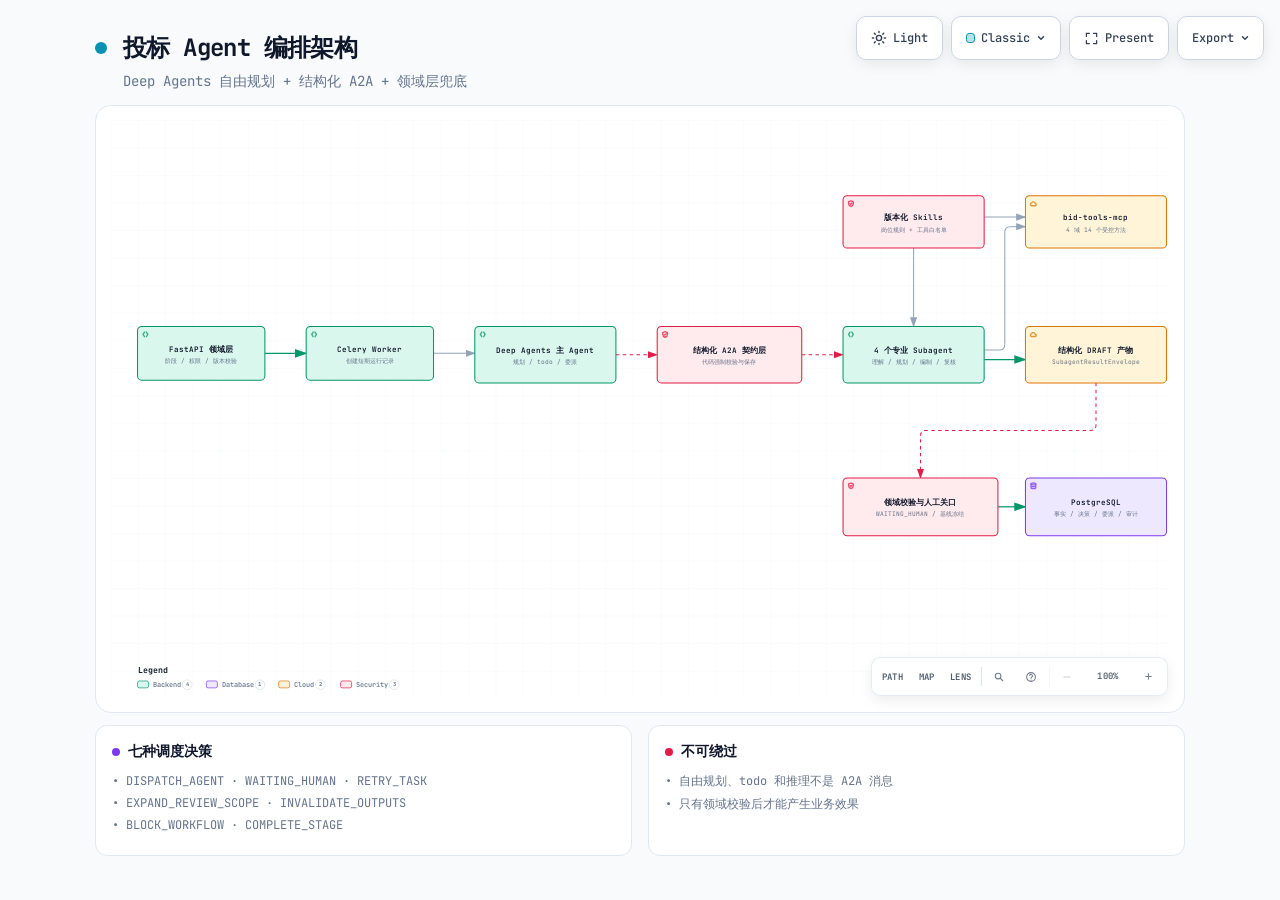
==== commit e94c9a34: "docs: adopt Deep Agents runtime architecture" ====
--- a/docs/diagrams/投标Agent编排架构图.html
+++ b/docs/diagrams/投标Agent编排架构图.html
@@ -4731,25 +4731,6 @@
       svg [data-node-id], svg [data-edge-from], svg [data-detail], svg [data-detail-anchor], svg [data-legend-hit], svg { transition: none !important; }
     }
   </style>
-
-<style id="my-own-part-style">
-  g.my-own-part > rect {
-    stroke: #f5a623 !important;
-    stroke-width: 3px !important;
-    filter: drop-shadow(0 0 6px rgba(245, 166, 35, 0.55));
-  }
-  .my-part-banner {
-    display: inline-block;
-    margin-top: 6px;
-    padding: 4px 12px;
-    border: 1px solid #f5a623;
-    border-radius: 999px;
-    color: #f5a623;
-    font-size: 12px;
-    font-weight: 600;
-    background: rgba(245, 166, 35, 0.08);
-  }
-</style>
 </head>
 <body>
   <!-- Toolbar: theme, live visual style, trace motion, presentation stage, and export.
@@ -4857,10 +4838,10 @@
         <div class="pulse-dot"></div>
         <h1>投标 Agent 编排架构</h1>
       </div>
-      <p class="my-part-banner">🟡 本图全部为我负责的 Agent 编排链路（Supervisor / A2A / Skill / MCP / 记忆系统）</p>
+      <p class="subtitle">Deep Agents 自由规划 + 结构化 A2A + 领域层兜底</p>
     </div>
 
-    <script id="archify-guided-views-data" type="application/json">[{"id":"main-chain","label":"A2A 主链","focus":["supervisor","a2a","req_agent","plan_agent","draft_agent","review_agent","mcp"],"note":"Supervisor 经 A2A 消息契约派发，四个子智能体按胸牌白名单领用共用工具箱。"},{"id":"memory-support","label":"记忆与上下文支撑","focus":["memory","context_manager","supervisor"],"note":"记忆系统按需抽取，Context Manager 组装 Envelope 后喂给 Supervisor。"}]</script>
+    <script id="archify-guided-views-data" type="application/json">[]</script>
 
     <div class="guided-views no-print" id="guided-views" hidden aria-label="Guided diagram views">
       <button id="guided-view-prev" type="button" aria-label="Previous guided view" title="Previous guided view ([)">&#8592;</button>
@@ -4903,9 +4884,9 @@
 
     <!-- Main Diagram -->
     <div class="diagram-container" data-detail-level="read">
-      <svg viewBox="0 0 1230 734" role="img" aria-labelledby="archify-diagram-title archify-diagram-description" data-preset="classic" data-quality-profile="showcase">
+      <svg viewBox="0 0 1540 840" role="img" aria-labelledby="archify-diagram-title archify-diagram-description" data-preset="classic" data-quality-profile="showcase">
         <title id="archify-diagram-title">投标 Agent 编排架构</title>
-        <desc id="archify-diagram-description">A architecture diagram generated by Archify.</desc>
+        <desc id="archify-diagram-description">Deep Agents 自由规划 + 结构化 A2A + 领域层兜底</desc>
         <!-- Definitions -->
         <defs>
           <marker id="arrowhead" markerWidth="10" markerHeight="7" refX="9" refY="3.5" orient="auto">
@@ -4929,192 +4910,165 @@
         <rect width="100%" height="100%" fill="url(#grid)" />
 
         <!-- Boundaries (behind everything) -->
-        <rect data-graph-role="structural-frame" data-composition-frame-kind="region" data-composition-frame-id="0" x="10" y="300" width="1180" height="146" rx="12" class="c-region" stroke-width="1"/>
-        <text x="18" y="318" class="t-cloud" font-size="9" font-weight="600">四条子智能体能力链</text>
-
-        <rect data-graph-role="structural-frame" data-composition-frame-kind="region" data-composition-frame-id="1" x="30" y="10" width="770" height="656" rx="12" class="c-region" stroke-width="1"/>
-        <text x="38" y="28" class="t-cloud" font-size="9" font-weight="600">受控上下文、工具与记忆边界</text>
+
 
         <!-- Connection paths (before components for correct z-order) -->
-        <path data-edge-from="supervisor" data-edge-to="a2a" data-edge-label="A2A 派发" data-edge-key="0" data-edge-id="sup-to-a2a" data-composition-points="600,116;600,176" d="M 600 116 L 600 176" class="a-emphasis" stroke-width="1.8" marker-end="url(#arrowhead-emphasis)"/>
-        <path data-edge-from="a2a" data-edge-to="req_agent" data-edge-label="结构化消息" data-edge-key="1" data-edge-id="a2a-to-req" data-composition-points="579,240;579,285;165,285;165,330" d="M 579 240 L 579 277 Q 579 285 571 285 L 173 285 Q 165 285 165 293 L 165 330" class="a-default" stroke-width="1.5" marker-end="url(#arrowhead)"/>
-        <path data-edge-from="a2a" data-edge-to="plan_agent" data-edge-label="结构化消息" data-edge-key="2" data-edge-id="a2a-to-plan" data-composition-points="593,240;593,285;455,285;455,330" d="M 593 240 L 593 277 Q 593 285 585 285 L 463 285 Q 455 285 455 293 L 455 330" class="a-default" stroke-width="1.5" marker-end="url(#arrowhead)"/>
-        <path data-edge-from="a2a" data-edge-to="draft_agent" data-edge-label="结构化消息" data-edge-key="3" data-edge-id="a2a-to-draft" data-composition-points="607,240;607,285;745,285;745,330" d="M 607 240 L 607 277 Q 607 285 615 285 L 737 285 Q 745 285 745 293 L 745 330" class="a-default" stroke-width="1.5" marker-end="url(#arrowhead)"/>
-        <path data-edge-from="a2a" data-edge-to="review_agent" data-edge-label="结构化消息" data-edge-key="4" data-edge-id="a2a-to-review" data-composition-points="621,240;621,285;1035,285;1035,330" d="M 621 240 L 621 277 Q 621 285 629 285 L 1027 285 Q 1035 285 1035 293 L 1035 330" class="a-default" stroke-width="1.5" marker-end="url(#arrowhead)"/>
-        <path data-edge-from="req_agent" data-edge-to="mcp" data-edge-label="白名单领用" data-edge-key="5" data-edge-id="req-to-mcp" data-composition-points="165,426;165,493;599,493;599,560" d="M 165 426 L 165 485 Q 165 493 173 493 L 591 493 Q 599 493 599 501 L 599 560" class="a-default" stroke-width="1.5" marker-end="url(#arrowhead)"/>
-        <path data-edge-from="plan_agent" data-edge-to="mcp" data-edge-label="白名单领用" data-edge-key="6" data-edge-id="plan-to-mcp" data-composition-points="455,426;455,493;613,493;613,560" d="M 455 426 L 455 485 Q 455 493 463 493 L 605 493 Q 613 493 613 501 L 613 560" class="a-default" stroke-width="1.5" marker-end="url(#arrowhead)"/>
-        <path data-edge-from="draft_agent" data-edge-to="mcp" data-edge-label="白名单领用" data-edge-key="7" data-edge-id="draft-to-mcp" data-composition-points="745,426;745,493;627,493;627,560" d="M 745 426 L 745 485 Q 745 493 737 493 L 635 493 Q 627 493 627 501 L 627 560" class="a-default" stroke-width="1.5" marker-end="url(#arrowhead)"/>
-        <path data-edge-from="review_agent" data-edge-to="mcp" data-edge-label="白名单领用" data-edge-key="8" data-edge-id="review-to-mcp" data-composition-points="1035,426;1035,493;641,493;641,560" d="M 1035 426 L 1035 485 Q 1035 493 1027 493 L 649 493 Q 641 493 641 501 L 641 560" class="a-default" stroke-width="1.5" marker-end="url(#arrowhead)"/>
-        <path data-edge-from="context_manager" data-edge-to="supervisor" data-edge-label="组装 Envelope" data-edge-key="9" data-edge-id="ctx-to-sup" data-composition-points="340,83;364,83;364,99;446,99;446,78;470,78" d="M 340 83 L 356 83 Q 364 83 364 91 L 364 91 Q 364 99 372 99 L 438 99 Q 446 99 446 91 L 446 86 Q 446 78 454 78 L 470 78" class="a-default" stroke-width="1.5" marker-end="url(#arrowhead)"/>
-        <path data-edge-from="memory" data-edge-to="context_manager" data-edge-label="按需抽取（摘要 + 引用）" data-edge-key="10" data-edge-id="mem-to-ctx" data-composition-points="220,170;220,148;200,148;200,126" d="M 220 170 L 220 156 Q 220 148 212 148 L 208 148 Q 200 148 200 140 L 200 126" class="a-default" stroke-width="1.5" marker-end="url(#arrowhead)"/>
+        <path data-edge-from="api" data-edge-to="worker" data-edge-key="0" data-edge-id="start" data-composition-points="225,339;285,339" d="M 225 339 L 285 339" class="a-emphasis" stroke-width="1.8" marker-end="url(#arrowhead-emphasis)"/>
+        <path data-edge-from="worker" data-edge-to="main" data-edge-key="1" data-edge-id="invoke" data-composition-points="470,339;530,339" d="M 470 339 L 530 339" class="a-default" stroke-width="1.5" marker-end="url(#arrowhead)"/>
+        <path data-edge-from="main" data-edge-to="a2a" data-edge-key="2" data-edge-id="decide" data-composition-points="735,341;795,341" d="M 735 341 L 795 341" class="a-security" stroke-width="1.5" marker-end="url(#arrowhead-security)"/>
+        <path data-edge-from="a2a" data-edge-to="subs" data-edge-key="3" data-edge-id="delegate" data-composition-points="1005,341;1065,341" d="M 1005 341 L 1065 341" class="a-security" stroke-width="1.5" marker-end="url(#arrowhead-security)"/>
+        <path data-edge-from="subs" data-edge-to="draft" data-edge-key="4" data-edge-id="return" data-composition-points="1270,348;1330,348" d="M 1270 348 L 1330 348" class="a-emphasis" stroke-width="1.8" marker-end="url(#arrowhead-emphasis)"/>
+        <path data-edge-from="skills" data-edge-to="subs" data-edge-key="5" data-edge-id="bind" data-composition-points="1167.5,186;1167.5,300" d="M 1167.5 186 L 1167.5 300" class="a-default" stroke-width="1.5" marker-end="url(#arrowhead)"/>
+        <path data-edge-from="skills" data-edge-to="mcp" data-edge-key="6" data-edge-id="allow" data-composition-points="1270,141;1330,141" d="M 1270 141 L 1330 141" class="a-default" stroke-width="1.5" marker-end="url(#arrowhead)"/>
+        <path data-edge-from="subs" data-edge-to="mcp" data-edge-key="7" data-edge-id="call" data-composition-points="1270,334;1300,334;1300,155;1330,155" d="M 1270 334 L 1292 334 Q 1300 334 1300 326 L 1300 163 Q 1300 155 1308 155 L 1330 155" class="a-default" stroke-width="1.5" marker-end="url(#arrowhead)"/>
+        <path data-edge-from="draft" data-edge-to="gate" data-edge-key="8" data-edge-id="wait" data-composition-points="1432.5,382;1432.5,451;1177.5,451;1177.5,520" d="M 1432.5 382 L 1432.5 443 Q 1432.5 451 1424.5 451 L 1185.5 451 Q 1177.5 451 1177.5 459 L 1177.5 520" class="a-security" stroke-width="1.5" marker-end="url(#arrowhead-security)"/>
+        <path data-edge-from="gate" data-edge-to="db" data-edge-key="9" data-edge-id="save" data-composition-points="1290,562;1330,562" d="M 1290 562 L 1330 562" class="a-emphasis" stroke-width="1.8" marker-end="url(#arrowhead-emphasis)"/>
 
         <!-- Components -->
-        <g id="node-supervisor" data-node-id="supervisor" data-node-label="Supervisor 主智能体" tabindex="0" role="button" aria-label="Focus Supervisor 主智能体, 任务拆分 · A2A 分派 · 状态路由 · 人工关口 · 失败恢复, Architecture component" aria-pressed="false" data-node-kind="backend" data-node-sublabel="任务拆分 · A2A 分派 · 状态路由 · 人工关口 · 失败恢复" data-node-context="Architecture component">
-          <title>Supervisor 主智能体 · 任务拆分 · A2A 分派 · 状态路由 · 人工关口 · 失败恢复 · Architecture component</title>
-          <rect x="470" y="40" width="260" height="76" rx="6" class="c-mask"/>
-          <rect x="470" y="40" width="260" height="76" rx="6" class="c-backend" stroke-width="1.5"/>
-          <g aria-hidden="true" data-semantic-sigil="backend" class="semantic-sigil s-backend" transform="translate(476 46) scale(0.6875)">
+        <g id="node-api" data-node-id="api" data-node-label="FastAPI 领域层" tabindex="0" role="button" aria-label="Focus FastAPI 领域层, 阶段 / 权限 / 版本校验, Architecture component" aria-pressed="false" data-node-kind="backend" data-node-sublabel="阶段 / 权限 / 版本校验" data-node-context="Architecture component">
+          <title>FastAPI 领域层 · 阶段 / 权限 / 版本校验 · Architecture component</title>
+          <rect x="40" y="300" width="185" height="78" rx="6" class="c-mask"/>
+          <rect x="40" y="300" width="185" height="78" rx="6" class="c-backend" stroke-width="1.5"/>
+          <g aria-hidden="true" data-semantic-sigil="backend" class="semantic-sigil s-backend" transform="translate(46 306) scale(0.6875)">
             <path d="M6 3 3 8l3 5M10 3l3 5-3 5"/>
           </g>
-          <text data-detail-anchor x="600" y="76" class="t-primary" font-size="11" font-weight="600" text-anchor="middle">Supervisor 主智能体</text>
-        <text data-detail="context" x="600" y="92" class="t-muted" font-size="8" text-anchor="middle">任务拆分 · A2A 分派 · 状态路由 · 人工关口 · 失败恢复</text>
+          <text data-detail-anchor x="132.5" y="337" class="t-primary" font-size="11" font-weight="600" text-anchor="middle">FastAPI 领域层</text>
+        <text data-detail="context" x="132.5" y="353" class="t-muted" font-size="9" text-anchor="middle">阶段 / 权限 / 版本校验</text>
         </g>
 
-        <g id="node-a2a" data-node-id="a2a" data-node-label="内部 A2A 消息契约" tabindex="0" role="button" aria-label="Focus 内部 A2A 消息契约, 交接单格式 · 只传结构化消息，绝不传正文, Architecture component" aria-pressed="false" data-node-kind="backend" data-node-sublabel="交接单格式 · 只传结构化消息，绝不传正文" data-node-context="Architecture component">
-          <title>内部 A2A 消息契约 · 交接单格式 · 只传结构化消息，绝不传正文 · Architecture component</title>
-          <rect x="470" y="176" width="260" height="64" rx="6" class="c-mask"/>
-          <rect x="470" y="176" width="260" height="64" rx="6" class="c-backend" stroke-width="1.5"/>
-          <g aria-hidden="true" data-semantic-sigil="backend" class="semantic-sigil s-backend" transform="translate(476 182) scale(0.6875)">
+        <g id="node-worker" data-node-id="worker" data-node-label="Celery Worker" tabindex="0" role="button" aria-label="Focus Celery Worker, 创建短期运行记录, Architecture component" aria-pressed="false" data-node-kind="backend" data-node-sublabel="创建短期运行记录" data-node-context="Architecture component">
+          <title>Celery Worker · 创建短期运行记录 · Architecture component</title>
+          <rect x="285" y="300" width="185" height="78" rx="6" class="c-mask"/>
+          <rect x="285" y="300" width="185" height="78" rx="6" class="c-backend" stroke-width="1.5"/>
+          <g aria-hidden="true" data-semantic-sigil="backend" class="semantic-sigil s-backend" transform="translate(291 306) scale(0.6875)">
             <path d="M6 3 3 8l3 5M10 3l3 5-3 5"/>
           </g>
-          <text data-detail-anchor x="600" y="206" class="t-primary" font-size="11" font-weight="600" text-anchor="middle">内部 A2A 消息契约</text>
-        <text data-detail="context" x="600" y="222" class="t-muted" font-size="9" text-anchor="middle">交接单格式 · 只传结构化消息，绝不传正文</text>
+          <text data-detail-anchor x="377.5" y="337" class="t-primary" font-size="11" font-weight="600" text-anchor="middle">Celery Worker</text>
+        <text data-detail="context" x="377.5" y="353" class="t-muted" font-size="9" text-anchor="middle">创建短期运行记录</text>
         </g>
 
-        <g id="node-req_agent" data-node-id="req_agent" data-node-label="招标理解与合规子智能体" tabindex="0" role="button" aria-label="Focus 招标理解与合规子智能体, 抽取资格 · 实质性要求 · 评分项 · 时间节点, 四条子智能体能力链" aria-pressed="false" data-node-kind="backend" data-node-sublabel="抽取资格 · 实质性要求 · 评分项 · 时间节点" data-node-tag="胸牌 Skill：招标文件理解" data-node-context="四条子智能体能力链">
-          <title>招标理解与合规子智能体 · 抽取资格 · 实质性要求 · 评分项 · 时间节点 · 四条子智能体能力链 · 胸牌 Skill：招标文件理解</title>
-          <rect x="40" y="330" width="250" height="96" rx="6" class="c-mask"/>
-          <rect x="40" y="330" width="250" height="96" rx="6" class="c-backend" stroke-width="1.5"/>
-          <g aria-hidden="true" data-semantic-sigil="backend" class="semantic-sigil s-backend" transform="translate(46 336) scale(0.6875)">
+        <g id="node-main" data-node-id="main" data-node-label="Deep Agents 主 Agent" tabindex="0" role="button" aria-label="Focus Deep Agents 主 Agent, 规划 / todo / 委派, Architecture component" aria-pressed="false" data-node-kind="backend" data-node-sublabel="规划 / todo / 委派" data-node-context="Architecture component">
+          <title>Deep Agents 主 Agent · 规划 / todo / 委派 · Architecture component</title>
+          <rect x="530" y="300" width="205" height="82" rx="6" class="c-mask"/>
+          <rect x="530" y="300" width="205" height="82" rx="6" class="c-backend" stroke-width="1.5"/>
+          <g aria-hidden="true" data-semantic-sigil="backend" class="semantic-sigil s-backend" transform="translate(536 306) scale(0.6875)">
             <path d="M6 3 3 8l3 5M10 3l3 5-3 5"/>
           </g>
-          <text data-detail-anchor x="165" y="376" class="t-primary" font-size="11" font-weight="600" text-anchor="middle">招标理解与合规子智能体</text>
-        <text data-detail="context" x="165" y="392" class="t-muted" font-size="9" text-anchor="middle">抽取资格 · 实质性要求 · 评分项 · 时间节点</text>
-        <text data-detail="fine" x="165" y="418" class="t-backend" font-size="7" text-anchor="middle">胸牌 Skill：招标文件理解</text>
+          <text data-detail-anchor x="632.5" y="339" class="t-primary" font-size="11" font-weight="600" text-anchor="middle">Deep Agents 主 Agent</text>
+        <text data-detail="context" x="632.5" y="355" class="t-muted" font-size="9" text-anchor="middle">规划 / todo / 委派</text>
         </g>
 
-        <g id="node-plan_agent" data-node-id="plan_agent" data-node-label="响应规划与评分子智能体" tabindex="0" role="button" aria-label="Focus 响应规划与评分子智能体, 响应矩阵 · 证据映射 · 评分覆盖 · 报价依赖, 四条子智能体能力链" aria-pressed="false" data-node-kind="backend" data-node-sublabel="响应矩阵 · 证据映射 · 评分覆盖 · 报价依赖" data-node-tag="胸牌 Skill：响应规划与证据匹配" data-node-context="四条子智能体能力链">
-          <title>响应规划与评分子智能体 · 响应矩阵 · 证据映射 · 评分覆盖 · 报价依赖 · 四条子智能体能力链 · 胸牌 Skill：响应规划与证据匹配</title>
-          <rect x="330" y="330" width="250" height="96" rx="6" class="c-mask"/>
-          <rect x="330" y="330" width="250" height="96" rx="6" class="c-backend" stroke-width="1.5"/>
-          <g aria-hidden="true" data-semantic-sigil="backend" class="semantic-sigil s-backend" transform="translate(336 336) scale(0.6875)">
-            <path d="M6 3 3 8l3 5M10 3l3 5-3 5"/>
-          </g>
-          <text data-detail-anchor x="455" y="376" class="t-primary" font-size="11" font-weight="600" text-anchor="middle">响应规划与评分子智能体</text>
-        <text data-detail="context" x="455" y="392" class="t-muted" font-size="9" text-anchor="middle">响应矩阵 · 证据映射 · 评分覆盖 · 报价依赖</text>
-        <text data-detail="fine" x="455" y="418" class="t-backend" font-size="7" text-anchor="middle">胸牌 Skill：响应规划与证据匹配</text>
-        </g>
-
-        <g id="node-draft_agent" data-node-id="draft_agent" data-node-label="标书编制子智能体" tabindex="0" role="button" aria-label="Focus 标书编制子智能体, 带引用内容块 · 局部重写 · 锁定保护 · 版本比较, 四条子智能体能力链" aria-pressed="false" data-node-kind="backend" data-node-sublabel="带引用内容块 · 局部重写 · 锁定保护 · 版本比较" data-node-tag="胸牌 Skill：带引用标书编制" data-node-context="四条子智能体能力链">
-          <title>标书编制子智能体 · 带引用内容块 · 局部重写 · 锁定保护 · 版本比较 · 四条子智能体能力链 · 胸牌 Skill：带引用标书编制</title>
-          <rect x="620" y="330" width="250" height="96" rx="6" class="c-mask"/>
-          <rect x="620" y="330" width="250" height="96" rx="6" class="c-backend" stroke-width="1.5"/>
-          <g aria-hidden="true" data-semantic-sigil="backend" class="semantic-sigil s-backend" transform="translate(626 336) scale(0.6875)">
-            <path d="M6 3 3 8l3 5M10 3l3 5-3 5"/>
-          </g>
-          <text data-detail-anchor x="745" y="376" class="t-primary" font-size="11" font-weight="600" text-anchor="middle">标书编制子智能体</text>
-        <text data-detail="context" x="745" y="392" class="t-muted" font-size="8.9" text-anchor="middle">带引用内容块 · 局部重写 · 锁定保护 · 版本比较</text>
-        <text data-detail="fine" x="745" y="418" class="t-backend" font-size="7" text-anchor="middle">胸牌 Skill：带引用标书编制</text>
-        </g>
-
-        <g id="node-review_agent" data-node-id="review_agent" data-node-label="质量与风险复核子智能体" tabindex="0" role="button" aria-label="Focus 质量与风险复核子智能体, 覆盖 · 引用 · 一致性 · 风险分级 · 返工建议, 四条子智能体能力链" aria-pressed="false" data-node-kind="backend" data-node-sublabel="覆盖 · 引用 · 一致性 · 风险分级 · 返工建议" data-node-tag="胸牌 Skill：质量与风险复核" data-node-context="四条子智能体能力链">
-          <title>质量与风险复核子智能体 · 覆盖 · 引用 · 一致性 · 风险分级 · 返工建议 · 四条子智能体能力链 · 胸牌 Skill：质量与风险复核</title>
-          <rect x="910" y="330" width="250" height="96" rx="6" class="c-mask"/>
-          <rect x="910" y="330" width="250" height="96" rx="6" class="c-backend" stroke-width="1.5"/>
-          <g aria-hidden="true" data-semantic-sigil="backend" class="semantic-sigil s-backend" transform="translate(916 336) scale(0.6875)">
-            <path d="M6 3 3 8l3 5M10 3l3 5-3 5"/>
-          </g>
-          <text data-detail-anchor x="1035" y="376" class="t-primary" font-size="11" font-weight="600" text-anchor="middle">质量与风险复核子智能体</text>
-        <text data-detail="context" x="1035" y="392" class="t-muted" font-size="9" text-anchor="middle">覆盖 · 引用 · 一致性 · 风险分级 · 返工建议</text>
-        <text data-detail="fine" x="1035" y="418" class="t-backend" font-size="7" text-anchor="middle">胸牌 Skill：质量与风险复核</text>
-        </g>
-
-        <g id="node-context_manager" data-node-id="context_manager" data-node-label="Context Manager" tabindex="0" role="button" aria-label="Focus Context Manager, 组装 Envelope：摘要 + 引用 · input_refs / input_hash / 权限 / 版本 / 关口, 受控上下文、工具与记忆边界" aria-pressed="false" data-node-kind="security" data-node-sublabel="组装 Envelope：摘要 + 引用 · input_refs / input_hash / 权限 / 版本 / 关口" data-node-context="受控上下文、工具与记忆边界">
-          <title>Context Manager · 组装 Envelope：摘要 + 引用 · input_refs / input_hash / 权限 / 版本 / 关口 · 受控上下文、工具与记忆边界</title>
-          <rect x="60" y="40" width="280" height="86" rx="6" class="c-mask"/>
-          <rect x="60" y="40" width="280" height="86" rx="6" class="c-security" stroke-width="1.5"/>
-          <g aria-hidden="true" data-semantic-sigil="security" class="semantic-sigil s-security" transform="translate(66 46) scale(0.6875)">
+        <g id="node-a2a" data-node-id="a2a" data-node-label="结构化 A2A 契约层" tabindex="0" role="button" aria-label="Focus 结构化 A2A 契约层, 代码强制校验与保存, Architecture component" aria-pressed="false" data-node-kind="security" data-node-sublabel="代码强制校验与保存" data-node-context="Architecture component">
+          <title>结构化 A2A 契约层 · 代码强制校验与保存 · Architecture component</title>
+          <rect x="795" y="300" width="210" height="82" rx="6" class="c-mask"/>
+          <rect x="795" y="300" width="210" height="82" rx="6" class="c-security" stroke-width="1.5"/>
+          <g aria-hidden="true" data-semantic-sigil="security" class="semantic-sigil s-security" transform="translate(801 306) scale(0.6875)">
             <path d="M8 2.2 13 4v3.5c0 3.1-1.8 5.4-5 6.5-3.2-1.1-5-3.4-5-6.5V4Z"/>
             <path d="m5.8 8 1.5 1.5 3-3"/>
           </g>
-          <text data-detail-anchor x="200" y="81" class="t-primary" font-size="11" font-weight="600" text-anchor="middle">Context Manager</text>
-        <text data-detail="context" x="200" y="97" class="t-muted" font-size="6.2" text-anchor="middle">组装 Envelope：摘要 + 引用 · input_refs / input_hash / 权限 / 版本 / 关口</text>
+          <text data-detail-anchor x="900" y="339" class="t-primary" font-size="11" font-weight="600" text-anchor="middle">结构化 A2A 契约层</text>
+        <text data-detail="context" x="900" y="355" class="t-muted" font-size="9" text-anchor="middle">代码强制校验与保存</text>
         </g>
 
-        <g id="node-mcp" data-node-id="mcp" data-node-label="MCP 共用工具箱" tabindex="0" role="button" aria-label="Focus MCP 共用工具箱, bid-tools-mcp · 4 域 14 方法 · 双保险校验（胸牌 + 服务端）, 受控上下文、工具与记忆边界" aria-pressed="false" data-node-kind="backend" data-node-sublabel="bid-tools-mcp · 4 域 14 方法 · 双保险校验（胸牌 + 服务端）" data-node-tag="document.* / project.* / knowledge.* / business.*" data-node-context="受控上下文、工具与记忆边界">
-          <title>MCP 共用工具箱 · bid-tools-mcp · 4 域 14 方法 · 双保险校验（胸牌 + 服务端） · 受控上下文、工具与记忆边界 · document.* / project.* / knowledge.* / business.*</title>
-          <rect x="470" y="560" width="300" height="86" rx="6" class="c-mask"/>
-          <rect x="470" y="560" width="300" height="86" rx="6" class="c-backend" stroke-width="1.5"/>
-          <g aria-hidden="true" data-semantic-sigil="backend" class="semantic-sigil s-backend" transform="translate(476 566) scale(0.6875)">
+        <g id="node-subs" data-node-id="subs" data-node-label="4 个专业 Subagent" tabindex="0" role="button" aria-label="Focus 4 个专业 Subagent, 理解 / 规划 / 编制 / 复核, Architecture component" aria-pressed="false" data-node-kind="backend" data-node-sublabel="理解 / 规划 / 编制 / 复核" data-node-context="Architecture component">
+          <title>4 个专业 Subagent · 理解 / 规划 / 编制 / 复核 · Architecture component</title>
+          <rect x="1065" y="300" width="205" height="82" rx="6" class="c-mask"/>
+          <rect x="1065" y="300" width="205" height="82" rx="6" class="c-backend" stroke-width="1.5"/>
+          <g aria-hidden="true" data-semantic-sigil="backend" class="semantic-sigil s-backend" transform="translate(1071 306) scale(0.6875)">
             <path d="M6 3 3 8l3 5M10 3l3 5-3 5"/>
           </g>
-          <text data-detail-anchor x="620" y="601" class="t-primary" font-size="11" font-weight="600" text-anchor="middle">MCP 共用工具箱</text>
-        <text data-detail="context" x="620" y="617" class="t-muted" font-size="8.3" text-anchor="middle">bid-tools-mcp · 4 域 14 方法 · 双保险校验（胸牌 + 服务端）</text>
-        <text data-detail="fine" x="620" y="638" class="t-backend" font-size="7" text-anchor="middle">document.* / project.* / knowledge.* / business.*</text>
+          <text data-detail-anchor x="1167.5" y="339" class="t-primary" font-size="11" font-weight="600" text-anchor="middle">4 个专业 Subagent</text>
+        <text data-detail="context" x="1167.5" y="355" class="t-muted" font-size="9" text-anchor="middle">理解 / 规划 / 编制 / 复核</text>
         </g>
 
-        <g id="node-memory" data-node-id="memory" data-node-label="记忆系统" tabindex="0" role="button" aria-label="Focus 记忆系统, 长期（档案柜）：基线 · 章节 · 证据 · 审核　短期（值班日志）：Checkpoint / run 状态, 受控上下文、工具与记忆边界" aria-pressed="false" data-node-kind="database" data-node-sublabel="长期（档案柜）：基线 · 章节 · 证据 · 审核　短期（值班日志）：Checkpoint / run 状态" data-node-context="受控上下文、工具与记忆边界">
-          <title>记忆系统 · 长期（档案柜）：基线 · 章节 · 证据 · 审核　短期（值班日志）：Checkpoint / run 状态 · 受控上下文、工具与记忆边界</title>
-          <rect x="60" y="170" width="320" height="92" rx="6" class="c-mask"/>
-          <rect x="60" y="170" width="320" height="92" rx="6" class="c-database" stroke-width="1.5"/>
-          <g aria-hidden="true" data-semantic-sigil="database" class="semantic-sigil s-database" transform="translate(66 176) scale(0.6875)">
+        <g id="node-draft" data-node-id="draft" data-node-label="结构化 DRAFT 产物" tabindex="0" role="button" aria-label="Focus 结构化 DRAFT 产物, SubagentResultEnvelope, Architecture component" aria-pressed="false" data-node-kind="cloud" data-node-sublabel="SubagentResultEnvelope" data-node-context="Architecture component">
+          <title>结构化 DRAFT 产物 · SubagentResultEnvelope · Architecture component</title>
+          <rect x="1330" y="300" width="205" height="82" rx="6" class="c-mask"/>
+          <rect x="1330" y="300" width="205" height="82" rx="6" class="c-cloud" stroke-width="1.5"/>
+          <g aria-hidden="true" data-semantic-sigil="cloud" class="semantic-sigil s-cloud" transform="translate(1336 306) scale(0.6875)">
+            <path d="M4.3 12.5h7.3a2.4 2.4 0 0 0 .2-4.8 4 4 0 0 0-7.5-1.3A3.1 3.1 0 0 0 4.3 12.5Z"/>
+          </g>
+          <text data-detail-anchor x="1432.5" y="339" class="t-primary" font-size="11" font-weight="600" text-anchor="middle">结构化 DRAFT 产物</text>
+        <text data-detail="context" x="1432.5" y="355" class="t-muted" font-size="9" text-anchor="middle">SubagentResultEnvelope</text>
+        </g>
+
+        <g id="node-skills" data-node-id="skills" data-node-label="版本化 Skills" tabindex="0" role="button" aria-label="Focus 版本化 Skills, 岗位规则 + 工具白名单, Architecture component" aria-pressed="false" data-node-kind="security" data-node-sublabel="岗位规则 + 工具白名单" data-node-context="Architecture component">
+          <title>版本化 Skills · 岗位规则 + 工具白名单 · Architecture component</title>
+          <rect x="1065" y="110" width="205" height="76" rx="6" class="c-mask"/>
+          <rect x="1065" y="110" width="205" height="76" rx="6" class="c-security" stroke-width="1.5"/>
+          <g aria-hidden="true" data-semantic-sigil="security" class="semantic-sigil s-security" transform="translate(1071 116) scale(0.6875)">
+            <path d="M8 2.2 13 4v3.5c0 3.1-1.8 5.4-5 6.5-3.2-1.1-5-3.4-5-6.5V4Z"/>
+            <path d="m5.8 8 1.5 1.5 3-3"/>
+          </g>
+          <text data-detail-anchor x="1167.5" y="146" class="t-primary" font-size="11" font-weight="600" text-anchor="middle">版本化 Skills</text>
+        <text data-detail="context" x="1167.5" y="162" class="t-muted" font-size="9" text-anchor="middle">岗位规则 + 工具白名单</text>
+        </g>
+
+        <g id="node-mcp" data-node-id="mcp" data-node-label="bid-tools-mcp" tabindex="0" role="button" aria-label="Focus bid-tools-mcp, 4 域 14 个受控方法, Architecture component" aria-pressed="false" data-node-kind="cloud" data-node-sublabel="4 域 14 个受控方法" data-node-context="Architecture component">
+          <title>bid-tools-mcp · 4 域 14 个受控方法 · Architecture component</title>
+          <rect x="1330" y="110" width="205" height="76" rx="6" class="c-mask"/>
+          <rect x="1330" y="110" width="205" height="76" rx="6" class="c-cloud" stroke-width="1.5"/>
+          <g aria-hidden="true" data-semantic-sigil="cloud" class="semantic-sigil s-cloud" transform="translate(1336 116) scale(0.6875)">
+            <path d="M4.3 12.5h7.3a2.4 2.4 0 0 0 .2-4.8 4 4 0 0 0-7.5-1.3A3.1 3.1 0 0 0 4.3 12.5Z"/>
+          </g>
+          <text data-detail-anchor x="1432.5" y="146" class="t-primary" font-size="11" font-weight="600" text-anchor="middle">bid-tools-mcp</text>
+        <text data-detail="context" x="1432.5" y="162" class="t-muted" font-size="9" text-anchor="middle">4 域 14 个受控方法</text>
+        </g>
+
+        <g id="node-gate" data-node-id="gate" data-node-label="领域校验与人工关口" tabindex="0" role="button" aria-label="Focus 领域校验与人工关口, WAITING_HUMAN / 基线冻结, Architecture component" aria-pressed="false" data-node-kind="security" data-node-sublabel="WAITING_HUMAN / 基线冻结" data-node-context="Architecture component">
+          <title>领域校验与人工关口 · WAITING_HUMAN / 基线冻结 · Architecture component</title>
+          <rect x="1065" y="520" width="225" height="84" rx="6" class="c-mask"/>
+          <rect x="1065" y="520" width="225" height="84" rx="6" class="c-security" stroke-width="1.5"/>
+          <g aria-hidden="true" data-semantic-sigil="security" class="semantic-sigil s-security" transform="translate(1071 526) scale(0.6875)">
+            <path d="M8 2.2 13 4v3.5c0 3.1-1.8 5.4-5 6.5-3.2-1.1-5-3.4-5-6.5V4Z"/>
+            <path d="m5.8 8 1.5 1.5 3-3"/>
+          </g>
+          <text data-detail-anchor x="1177.5" y="560" class="t-primary" font-size="11" font-weight="600" text-anchor="middle">领域校验与人工关口</text>
+        <text data-detail="context" x="1177.5" y="576" class="t-muted" font-size="9" text-anchor="middle">WAITING_HUMAN / 基线冻结</text>
+        </g>
+
+        <g id="node-db" data-node-id="db" data-node-label="PostgreSQL" tabindex="0" role="button" aria-label="Focus PostgreSQL, 事实 / 决策 / 委派 / 审计, Architecture component" aria-pressed="false" data-node-kind="database" data-node-sublabel="事实 / 决策 / 委派 / 审计" data-node-context="Architecture component">
+          <title>PostgreSQL · 事实 / 决策 / 委派 / 审计 · Architecture component</title>
+          <rect x="1330" y="520" width="205" height="84" rx="6" class="c-mask"/>
+          <rect x="1330" y="520" width="205" height="84" rx="6" class="c-database" stroke-width="1.5"/>
+          <g aria-hidden="true" data-semantic-sigil="database" class="semantic-sigil s-database" transform="translate(1336 526) scale(0.6875)">
             <ellipse cx="8" cy="4" rx="5" ry="2"/>
             <path d="M3 4v8c0 1.1 2.2 2 5 2s5-.9 5-2V4M3 8c0 1.1 2.2 2 5 2s5-.9 5-2"/>
           </g>
-          <text data-detail-anchor x="220" y="214" class="t-primary" font-size="11" font-weight="600" text-anchor="middle">记忆系统</text>
-        <text data-detail="context" x="220" y="230" class="t-muted" font-size="6.3" text-anchor="middle">长期（档案柜）：基线 · 章节 · 证据 · 审核　短期（值班日志）：Checkpoint / run 状态</text>
+          <text data-detail-anchor x="1432.5" y="560" class="t-primary" font-size="11" font-weight="600" text-anchor="middle">PostgreSQL</text>
+        <text data-detail="context" x="1432.5" y="576" class="t-muted" font-size="9" text-anchor="middle">事实 / 决策 / 委派 / 审计</text>
         </g>
 
         <!-- Connection labels -->
-        <g data-detail="context" data-edge-from="supervisor" data-edge-to="a2a" data-edge-label="A2A 派发" data-edge-key="0" data-edge-id="sup-to-a2a">
-          <rect x="575.8" y="130" width="48.4" height="14" rx="3" class="c-mask"/>
-          <text x="600" y="140" class="t-backend" font-size="8" text-anchor="middle">A2A 派发</text>
-        </g>
-        <g data-detail="context" data-edge-from="a2a" data-edge-to="req_agent" data-edge-label="结构化消息" data-edge-key="1" data-edge-id="a2a-to-req">
-          <rect x="343" y="265" width="58" height="14" rx="3" class="c-mask"/>
-          <text x="372" y="275" class="t-muted" font-size="8" text-anchor="middle">结构化消息</text>
-        </g>
-        <g data-detail="context" data-edge-from="a2a" data-edge-to="plan_agent" data-edge-label="结构化消息" data-edge-key="2" data-edge-id="a2a-to-plan">
-          <rect x="495" y="265" width="58" height="14" rx="3" class="c-mask"/>
-          <text x="524" y="275" class="t-muted" font-size="8" text-anchor="middle">结构化消息</text>
-        </g>
-        <g data-detail="context" data-edge-from="a2a" data-edge-to="draft_agent" data-edge-label="结构化消息" data-edge-key="3" data-edge-id="a2a-to-draft">
-          <rect x="647" y="265" width="58" height="14" rx="3" class="c-mask"/>
-          <text x="676" y="275" class="t-muted" font-size="8" text-anchor="middle">结构化消息</text>
-        </g>
-        <g data-detail="context" data-edge-from="a2a" data-edge-to="review_agent" data-edge-label="结构化消息" data-edge-key="4" data-edge-id="a2a-to-review">
-          <rect x="799" y="265" width="58" height="14" rx="3" class="c-mask"/>
-          <text x="828" y="275" class="t-muted" font-size="8" text-anchor="middle">结构化消息</text>
-        </g>
-        <g data-detail="context" data-edge-from="req_agent" data-edge-to="mcp" data-edge-label="白名单领用" data-edge-key="5" data-edge-id="req-to-mcp">
-          <rect x="353" y="473" width="58" height="14" rx="3" class="c-mask"/>
-          <text x="382" y="483" class="t-muted" font-size="8" text-anchor="middle">白名单领用</text>
-        </g>
-        <g data-detail="context" data-edge-from="plan_agent" data-edge-to="mcp" data-edge-label="白名单领用" data-edge-key="6" data-edge-id="plan-to-mcp">
-          <rect x="505" y="473" width="58" height="14" rx="3" class="c-mask"/>
-          <text x="534" y="483" class="t-muted" font-size="8" text-anchor="middle">白名单领用</text>
-        </g>
-        <g data-detail="context" data-edge-from="draft_agent" data-edge-to="mcp" data-edge-label="白名单领用" data-edge-key="7" data-edge-id="draft-to-mcp">
-          <rect x="657" y="473" width="58" height="14" rx="3" class="c-mask"/>
-          <text x="686" y="483" class="t-muted" font-size="8" text-anchor="middle">白名单领用</text>
-        </g>
-        <g data-detail="context" data-edge-from="review_agent" data-edge-to="mcp" data-edge-label="白名单领用" data-edge-key="8" data-edge-id="review-to-mcp">
-          <rect x="809" y="473" width="58" height="14" rx="3" class="c-mask"/>
-          <text x="838" y="483" class="t-muted" font-size="8" text-anchor="middle">白名单领用</text>
-        </g>
-        <g data-detail="context" data-edge-from="context_manager" data-edge-to="supervisor" data-edge-label="组装 Envelope" data-edge-key="9" data-edge-id="ctx-to-sup">
-          <rect x="327.8" y="130" width="72.4" height="14" rx="3" class="c-mask"/>
-          <text x="364" y="140" class="t-muted" font-size="8" text-anchor="middle">组装 Envelope</text>
-        </g>
-        <g data-detail="context" data-edge-from="memory" data-edge-to="context_manager" data-edge-label="按需抽取（摘要 + 引用）" data-edge-key="10" data-edge-id="mem-to-ctx">
-          <rect x="149.8" y="128" width="120.39999999999999" height="14" rx="3" class="c-mask"/>
-          <text x="210" y="138" class="t-muted" font-size="8" text-anchor="middle">按需抽取（摘要 + 引用）</text>
-        </g>
+
+
+
+
+
+
+
+
+
+
 
         <!-- Legend -->
         <g data-legend data-legend-bridge>
-          <text x="40" y="698" class="t-primary" font-size="12" font-weight="650">Legend</text>
-          <g data-legend-semantic-kind="backend" data-legend-kind="backend" data-legend-label="Backend" data-legend-x="40" data-legend-baseline="718" data-legend-width="78">
-            <rect x="40" y="709" width="16" height="10" rx="2.5" class="c-backend" stroke-width="1"/>
-            <text x="62" y="718" class="t-muted" font-size="10" font-weight="500">Backend</text>
+          <text x="40" y="804" class="t-primary" font-size="12" font-weight="650">Legend</text>
+          <g data-legend-semantic-kind="backend" data-legend-kind="backend" data-legend-label="Backend" data-legend-x="40" data-legend-baseline="824" data-legend-width="78">
+            <rect x="40" y="815" width="16" height="10" rx="2.5" class="c-backend" stroke-width="1"/>
+            <text x="62" y="824" class="t-muted" font-size="10" font-weight="500">Backend</text>
           </g>
-          <g data-legend-semantic-kind="database" data-legend-kind="database" data-legend-label="Database" data-legend-x="140" data-legend-baseline="718" data-legend-width="83">
-            <rect x="140" y="709" width="16" height="10" rx="2.5" class="c-database" stroke-width="1"/>
-            <text x="162" y="718" class="t-muted" font-size="10" font-weight="500">Database</text>
+          <g data-legend-semantic-kind="database" data-legend-kind="database" data-legend-label="Database" data-legend-x="140" data-legend-baseline="824" data-legend-width="83">
+            <rect x="140" y="815" width="16" height="10" rx="2.5" class="c-database" stroke-width="1"/>
+            <text x="162" y="824" class="t-muted" font-size="10" font-weight="500">Database</text>
           </g>
-          <g data-legend-semantic-kind="security" data-legend-kind="security" data-legend-label="Security" data-legend-x="245" data-legend-baseline="718" data-legend-width="83">
-            <rect x="245" y="709" width="16" height="10" rx="2.5" class="c-security" stroke-width="1"/>
-            <text x="267" y="718" class="t-muted" font-size="10" font-weight="500">Security</text>
+          <g data-legend-semantic-kind="cloud" data-legend-kind="cloud" data-legend-label="Cloud" data-legend-x="245" data-legend-baseline="824" data-legend-width="68">
+            <rect x="245" y="815" width="16" height="10" rx="2.5" class="c-cloud" stroke-width="1"/>
+            <text x="267" y="824" class="t-muted" font-size="10" font-weight="500">Cloud</text>
+          </g>
+          <g data-legend-semantic-kind="security" data-legend-kind="security" data-legend-label="Security" data-legend-x="335" data-legend-baseline="824" data-legend-width="83">
+            <rect x="335" y="815" width="16" height="10" rx="2.5" class="c-security" stroke-width="1"/>
+            <text x="357" y="824" class="t-muted" font-size="10" font-weight="500">Security</text>
           </g>
         </g>
       </svg>
@@ -5302,34 +5256,24 @@
     <div class="cards">
       <div class="card">
         <div class="card-header">
-          <div class="card-dot cyan"></div>
-          <h3>A2A 交接单</h3>
+          <div class="card-dot violet"></div>
+          <h3>七种调度决策</h3>
         </div>
         <ul>
-          <li>&bull; 只传结构化任务 / 引用 / 阻断 / 下一步动作</li>
-          <li>&bull; 每条消息绑定 workflow_run_id，可追溯</li>
+          <li>&bull; DISPATCH_AGENT · WAITING_HUMAN · RETRY_TASK</li>
+          <li>&bull; EXPAND_REVIEW_SCOPE · INVALIDATE_OUTPUTS</li>
+          <li>&bull; BLOCK_WORKFLOW · COMPLETE_STAGE</li>
         </ul>
       </div>
 
       <div class="card">
         <div class="card-header">
-          <div class="card-dot violet"></div>
-          <h3>Skill 胸牌</h3>
+          <div class="card-dot rose"></div>
+          <h3>不可绕过</h3>
         </div>
         <ul>
-          <li>&bull; 代码内版本化定义（无 SKILL.md）</li>
-          <li>&bull; allowed_tools 白名单 = 领用清单</li>
-        </ul>
-      </div>
-
-      <div class="card">
-        <div class="card-header">
-          <div class="card-dot emerald"></div>
-          <h3>记忆与上下文</h3>
-        </div>
-        <ul>
-          <li>&bull; Envelope 用完即弃，绝不回写</li>
-          <li>&bull; 模型自由文本成不了业务事实</li>
+          <li>&bull; 自由规划、todo 和推理不是 A2A 消息</li>
+          <li>&bull; 只有领域校验后才能产生业务效果</li>
         </ul>
       </div>
     </div>
